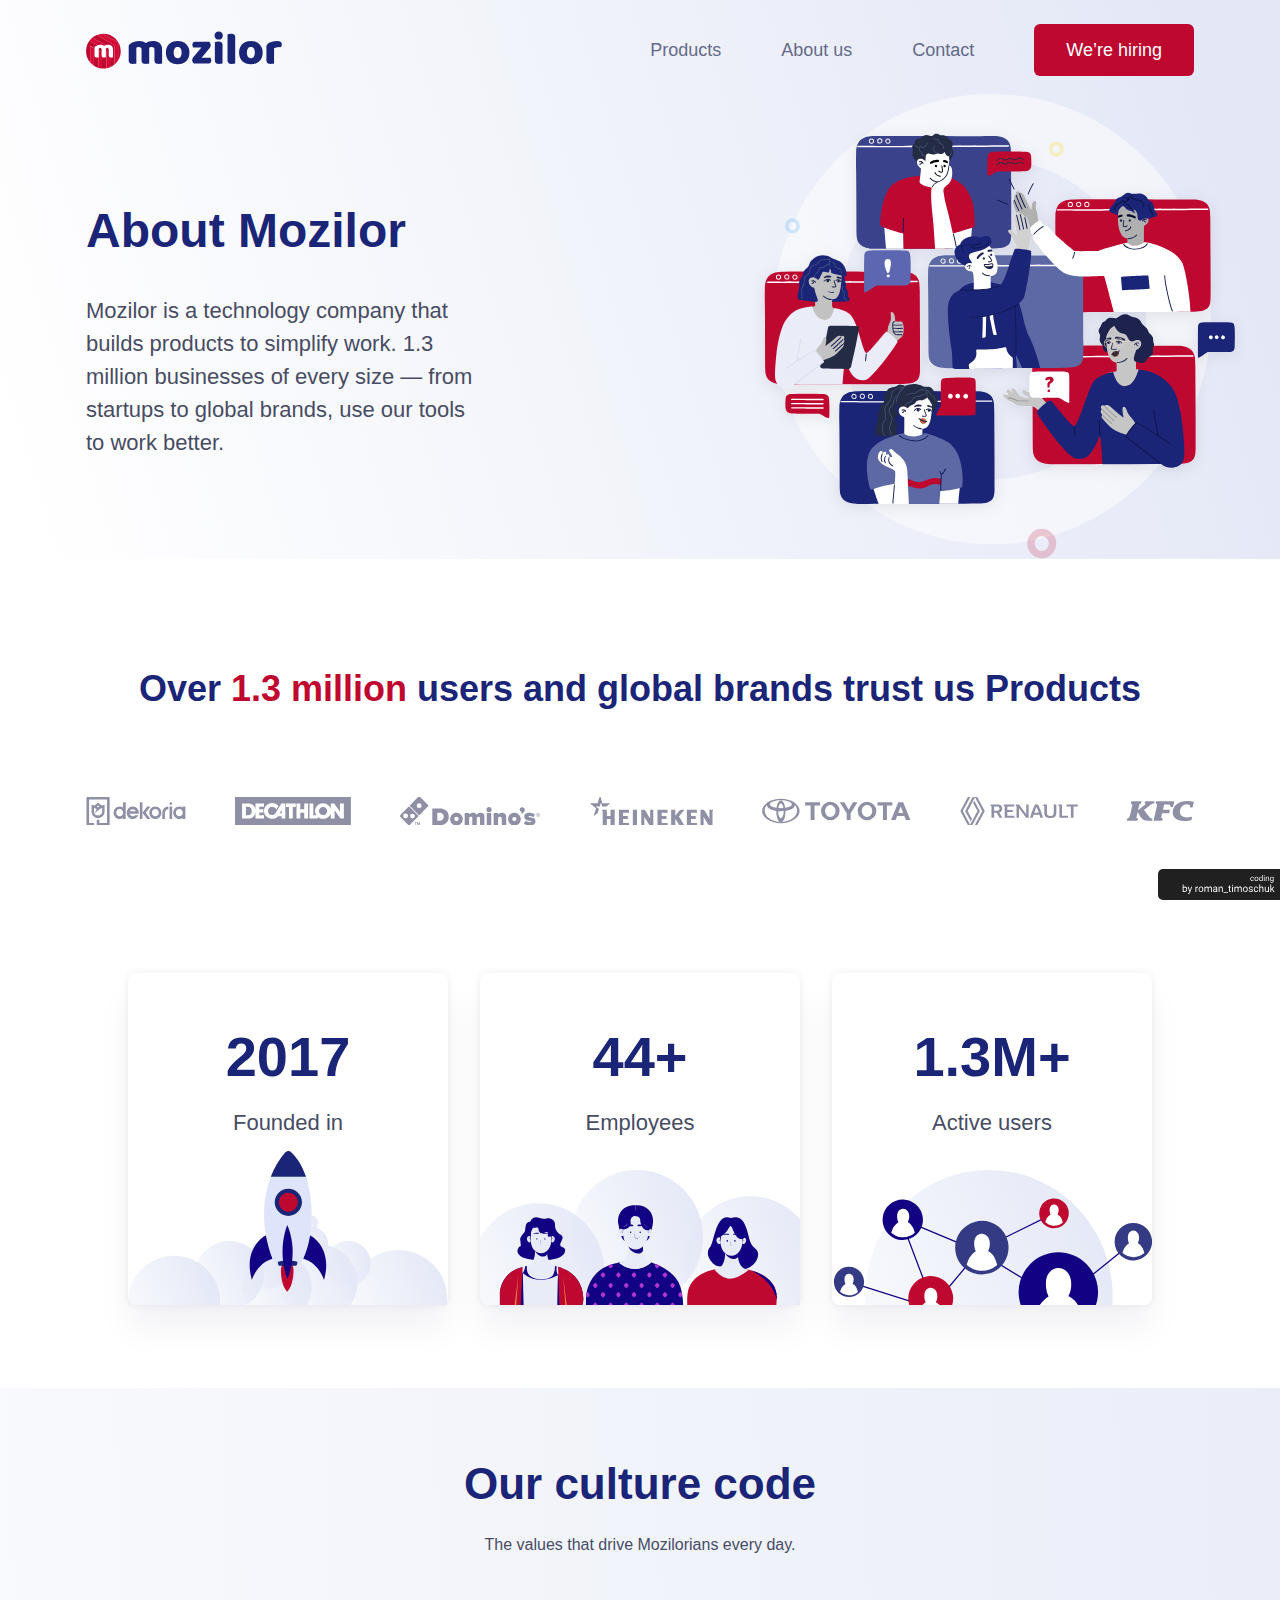
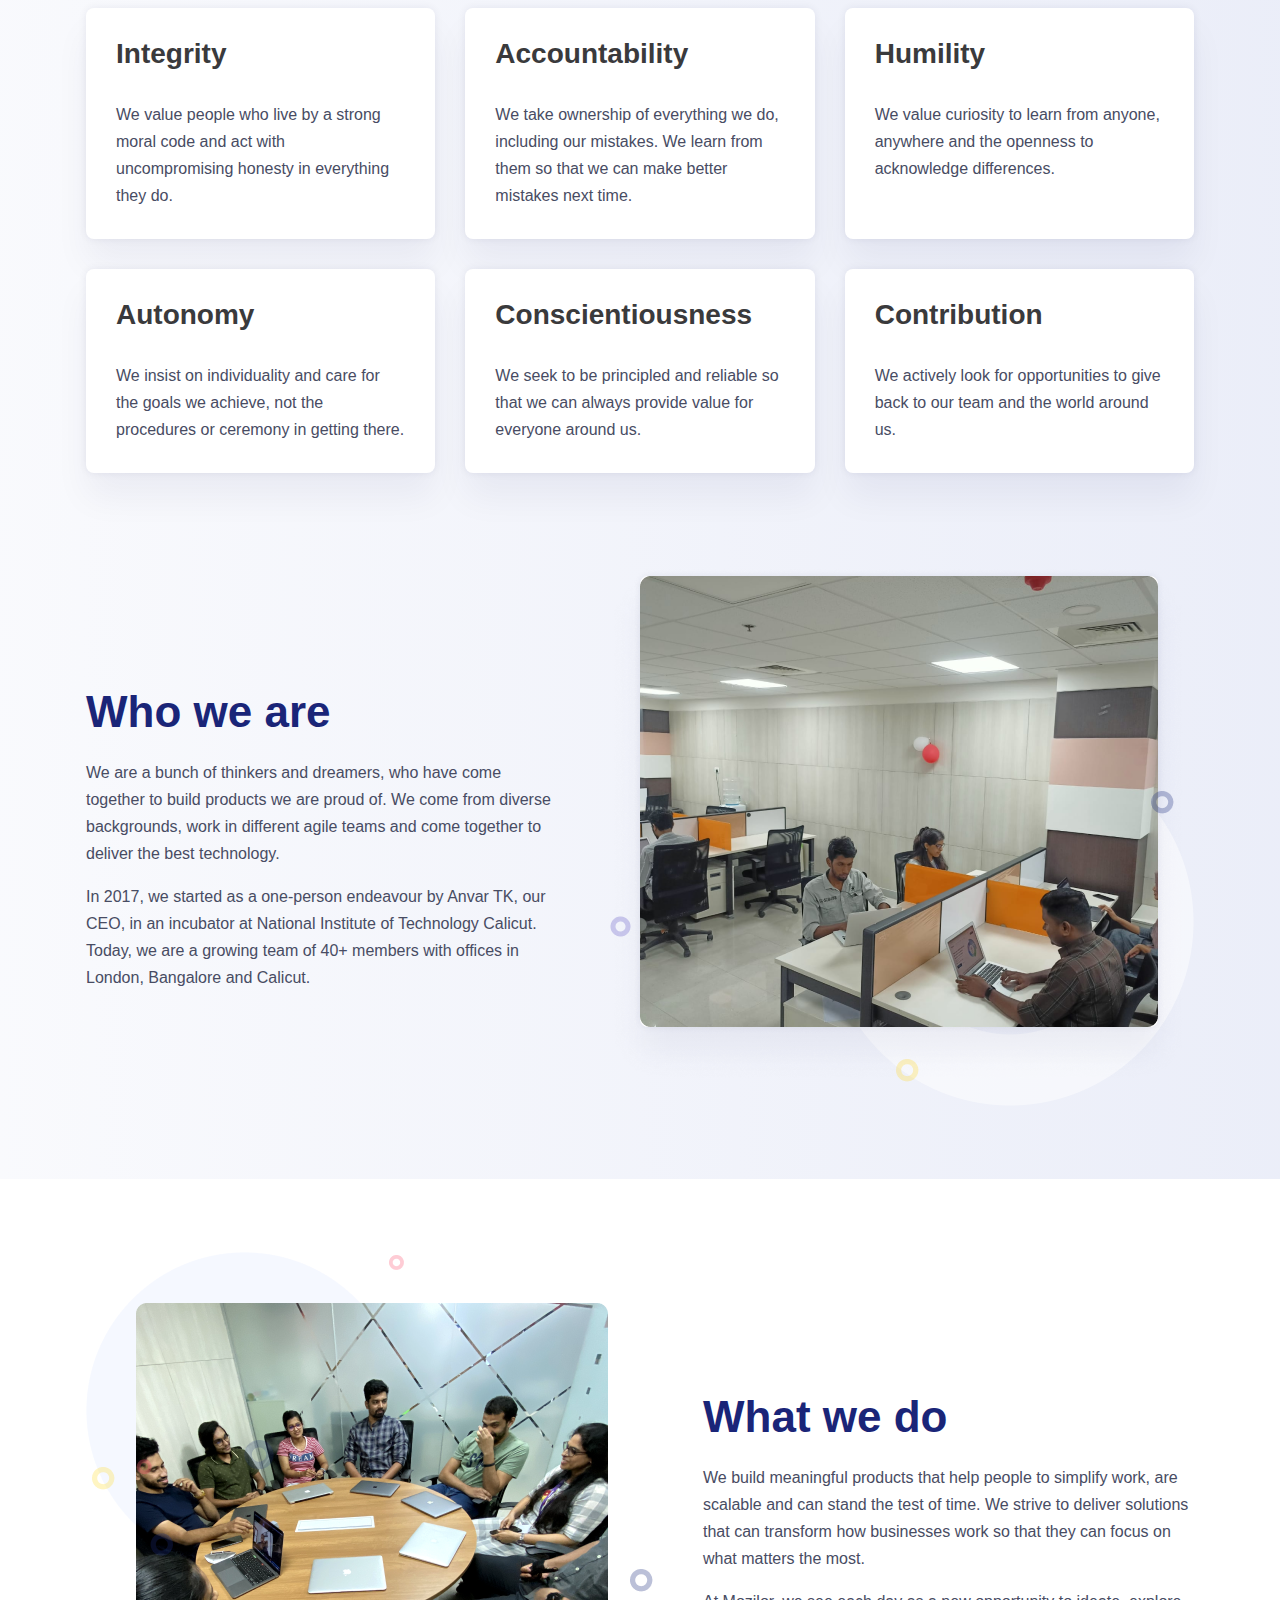
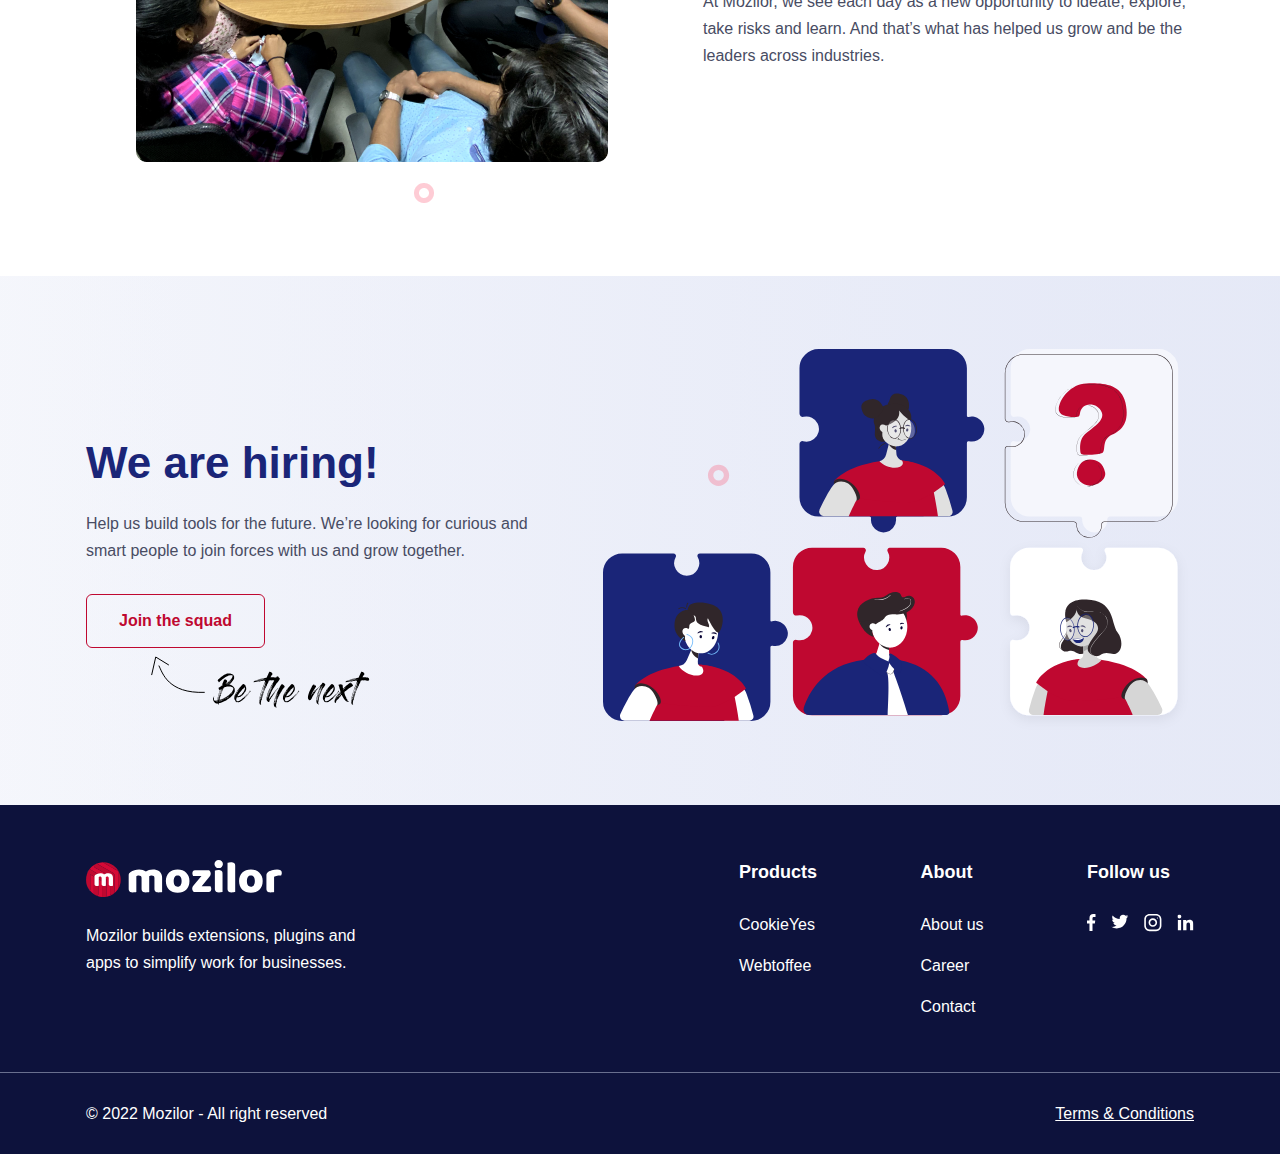
==== about.html @ a775195f "deploy" ====
<!DOCTYPE html>
<html lang="en">

<head>
    <meta charset="UTF-8">
    <meta http-equiv="X-UA-Compatible" content="IE=edge">
    <meta name="viewport" content="width=device-width, initial-scale=1.0">
    <title>New Project</title>
    <link rel="stylesheet" href="./css/style.min.css">
</head>

<body class="body__about">
    <div class="hero__wrapper">
        <!-- Header -->
        <header>
    <!-- Navbar -->
    <nav>
        <div class="container">
            <div class="navbar">
                <div class="logo"> <a href="./index.html"> <img src="./img/logo.svg" alt="logo"> </a> </div>
                <ul class="menu">
                    <li class="menu__item"><a href="./products.html" class="menu__item-link" data-scroll>Products</a></li>
                    <li class="menu__item"><a href="./about.html" class="menu__item-link" data-scroll>About us</a></li>
                    <li class="menu__item"><a href="./contacts.html" class="menu__item-link" data-scroll>Contact</a></li>
                    <li class="menu__item"><a href="./career.html" class="menu__item-link btn " data-scroll>We’re hiring</a></li>
                </ul>
                <div class="burger">
                    <span></span>
                </div>
            </div>
        </div>
    </nav>
</header>

<img src="./img/banner.svg" alt="banner" class="banner">

        <!-- Hero -->
        <section class="section__hero section__hero-about">
    <img src="./img/hero__about.svg" alt="hero__img" class="hero__img">
    <div class="container">
        <div class="hero">
            <div class="hero__item">
                <h1 class="hero__item-title">About Mozilor</h1>
                <h2 class="hero__item-text">Mozilor is a technology company that builds products to simplify work. 1.3 million businesses of every size — from startups to global brands, use our tools to work better.</h2>
            </div>
        </div>
    </div>
</section>
    </div>

    <!-- Main Page -->
    <main>
        <!-- Brands -->
        <section class="section section__brands">
    <div class="container">
        <h3 class="section__title title__center section__title-brands">Over <span> 1.3 million </span> users and global brands trust us 
            Products</h3>

            <div class="brands">
                <div class="brands__item">
                    <img src="./img/brand1.svg" alt="brand__icon">
                </div>
                <div class="brands__item">
                    <img src="./img/brand2.svg" alt="brand__icon">
                </div>
                <div class="brands__item">
                    <img src="./img/brand3.svg" alt="brand__icon">
                </div>
                <div class="brands__item">
                    <img src="./img/brand4.svg" alt="brand__icon">
                </div>
                <div class="brands__item">
                    <img src="./img/brand5.svg" alt="brand__icon">
                </div>
                <div class="brands__item">
                    <img src="./img/brand6.svg" alt="brand__icon">
                </div>
                <div class="brands__item">
                    <img src="./img/brand7.svg" alt="brand__icon">
                </div>
            </div>
    </div>
</section>

        <!-- Brands -->
        <section class="section section__stats">
    <div class="container">
        <div class="stats">
            <div class="stats__item">
                <div class="stats__item-title">2017</div>
                <div class="stats__item-text">Founded in</div>
                <div class="stats__item-img"><img src="./img/stats1.svg" alt="image"></div>
            </div>

            <div class="stats__item">
                <div class="stats__item-title">44+</div>
                <div class="stats__item-text">Employees</div>
                <div class="stats__item-img"><img src="./img/stats2.svg" alt="image"></div>
            </div>

            <div class="stats__item">
                <div class="stats__item-title">1.3M+</div>
                <div class="stats__item-text">Active users</div>
                <div class="stats__item-img"><img src="./img/stats3.svg" alt="image"></div>
            </div>
        </div>
    </div>
</section>

       <div class="about__wrapper">
            <!-- Pluses -->
            <section class="section section__pluses">
    <div class="container">
        <h3 class="section__title title__center">Our culture code </h3>
        <h4 class="section__subtitle subtitle__center">The values that drive Mozilorians every day.</h4>

        <div class="pluses">
            <div class="pluses__item">
                <div class="pluses__item-title">Integrity</div>
                <div class="pluses__item-text">We value people who live by a 
                    strong moral code and act with uncompromising honesty in everything they do.
                    </div>
            </div>

            <div class="pluses__item">
                <div class="pluses__item-title">Accountability</div>
                <div class="pluses__item-text">We take ownership of everything we do, including our mistakes. We learn from them so that we can make better mistakes next time.</div>
            </div>

            <div class="pluses__item">
                <div class="pluses__item-title">Humility</div>
                <div class="pluses__item-text">We value curiosity to learn from anyone, anywhere and the openness to acknowledge differences.</div>
            </div>

            <div class="pluses__item">
                <div class="pluses__item-title">Autonomy</div>
                <div class="pluses__item-text">We insist on individuality and care for the goals we achieve, not the procedures or ceremony in getting there. </div>
            </div>

            <div class="pluses__item">
                <div class="pluses__item-title">Conscientiousness</div>
                <div class="pluses__item-text">We seek to be principled and reliable so that we can always provide value for everyone around us.</div>
            </div>

            <div class="pluses__item">
                <div class="pluses__item-title">Contribution</div>
                <div class="pluses__item-text">We actively look for opportunities to give back to our team and the world around us.</div>
            </div>
        </div>
    </div>
</section>

            <!-- Info 5 -->
            <section class="section section__info section__info-about">
    <div class="container">
        <div class="info">
            <div class="info__item">
                <h3 class="section__title">Who we are</h3>
                <h4 class="section__subtitle">We are a bunch of thinkers and dreamers, who have come together to build products we are proud of. We come from diverse backgrounds, work in different agile teams and come together to deliver the best technology.</h4>
                <h4 class="section__subtitle">In 2017, we started as a one-person endeavour by Anvar TK, our CEO, in an incubator at National Institute of Technology Calicut.  Today, we are a growing team of 40+ members with offices in London, Bangalore and Calicut.  </h4>
            </div>
            <div class="info__item">
                <img src="./img/info5.png" alt="img" class="info__img">
            </div>
        </div>
    </div>
</section>

            <!-- Info 6 -->
            <section class="section section__info section__info-products">
    <div class="container">
        <div class="info info__reverse">
            <div class="info__item">
                <h3 class="section__title">What we do</h3>
                <h4 class="section__subtitle">We build meaningful products that help people to simplify work, are scalable and can stand the test of time. We strive to deliver solutions that can transform how businesses work so that they can focus on what matters the most.</h4>
                <h4 class="section__subtitle">At Mozilor, we see each day as a new opportunity to ideate, explore, take risks and learn.  And that’s what has helped us grow and be the leaders across industries. </h4>
            </div>
            <div class="info__item">
                <img src="./img/info6.png" alt="img" class="info__img">
            </div>


        </div>
    </div>
</section>

            <!-- Info 7 -->
            <section class="section section__info">
    <div class="container">
        <div class="info">
            <div class="info__item">
                <h3 class="section__title">We are hiring!</h3>
                <h4 class="section__subtitle">Help us build tools for the future. We’re looking for curious and smart people to join forces with us and grow together.</h4>
                <a href="#" class="btn__outline info__btn info__btn-relative">
                    Join the squad

                    <svg  class="button__img" width="222" height="59" viewBox="0 0 222 59" fill="none" xmlns="http://www.w3.org/2000/svg">
                        <path class="path" d="M73.082 33.91C73.0473 33.9967 73.0127 34.092 72.978 34.196C72.9607 34.2827 72.9087 34.378 72.822 34.482C72.8047 34.482 72.7873 34.482 72.77 34.482C72.7527 34.4647 72.7353 34.456 72.718 34.456C72.7527 34.352 72.796 34.2567 72.848 34.17C72.9 34.066 72.9433 33.962 72.978 33.858C73.0127 33.8927 73.0473 33.91 73.082 33.91ZM86.81 34.56C86.8273 34.6467 86.8187 34.7247 86.784 34.794C86.7493 34.846 86.7407 34.898 86.758 34.95C86.8447 35.2793 86.8273 35.574 86.706 35.834C86.5847 36.094 86.4547 36.354 86.316 36.614C86.2293 36.822 86.1253 37.03 86.004 37.238C85.8827 37.4287 85.7527 37.6453 85.614 37.888C85.5273 38.0093 85.432 38.122 85.328 38.226C85.224 38.33 85.1287 38.434 85.042 38.538C84.9553 38.6593 84.86 38.7807 84.756 38.902C84.652 39.006 84.5567 39.1187 84.47 39.24C84.2793 39.4827 84.0713 39.6993 83.846 39.89C83.6207 40.0807 83.43 40.2973 83.274 40.54C83.1353 40.748 82.9447 40.9473 82.702 41.138C82.4073 41.3633 82.1213 41.58 81.844 41.788C81.584 41.996 81.3153 42.204 81.038 42.412C80.9687 42.4467 80.8993 42.4727 80.83 42.49C80.778 42.5073 80.7173 42.5333 80.648 42.568C80.6827 42.6893 80.6393 42.7847 80.518 42.854C80.3793 42.958 80.2493 43.0447 80.128 43.114C80.0067 43.166 79.8767 43.2267 79.738 43.296C79.5993 43.3653 79.4693 43.4607 79.348 43.582C79.244 43.7033 79.1227 43.8073 78.984 43.894C78.9147 43.9807 78.8367 44.05 78.75 44.102C78.6633 44.1367 78.5767 44.1713 78.49 44.206C78.2647 44.2927 78.048 44.388 77.84 44.492C77.632 44.5787 77.4413 44.7087 77.268 44.882C77.1467 44.986 76.9993 45.064 76.826 45.116C76.67 45.168 76.514 45.2373 76.358 45.324C76.2713 45.3587 76.1847 45.3933 76.098 45.428C76.0113 45.4627 75.916 45.4973 75.812 45.532C75.6387 45.6013 75.474 45.6793 75.318 45.766C75.1793 45.8527 75.0233 45.922 74.85 45.974C74.6593 46.0607 74.4687 46.1387 74.278 46.208C74.0873 46.2773 73.8967 46.3467 73.706 46.416C73.6193 46.4507 73.524 46.494 73.42 46.546C73.3333 46.598 73.238 46.6413 73.134 46.676C73.03 46.7107 72.9087 46.7453 72.77 46.78C72.6313 46.832 72.51 46.8753 72.406 46.91C72.1807 46.962 71.9553 47.0227 71.73 47.092C71.522 47.1787 71.2967 47.2393 71.054 47.274C71.002 47.2913 70.9153 47.3 70.794 47.3C70.794 47.3693 70.7853 47.4213 70.768 47.456C70.6467 47.768 70.7073 48.054 70.95 48.314C70.9673 48.3487 70.9847 48.3747 71.002 48.392C71.0367 48.4267 71.0713 48.4787 71.106 48.548C70.9847 48.5827 70.8807 48.5913 70.794 48.574C70.7073 48.5567 70.6207 48.522 70.534 48.47C70.4647 48.4353 70.3867 48.392 70.3 48.34C70.2307 48.288 70.1613 48.2447 70.092 48.21C70.0227 48.1927 69.9707 48.132 69.936 48.028C69.9013 47.924 69.8667 47.82 69.832 47.716C69.7973 47.6467 69.728 47.5947 69.624 47.56C69.5373 47.5253 69.5027 47.4733 69.52 47.404C69.2253 47.456 68.948 47.482 68.688 47.482C68.4107 47.4993 68.1247 47.4387 67.83 47.3C67.6393 47.196 67.4487 47.0833 67.258 46.962C67.0673 46.858 66.8767 46.7453 66.686 46.624C66.5993 46.6067 66.5387 46.5807 66.504 46.546C66.4693 46.5113 66.478 46.4593 66.53 46.39C66.5647 46.3553 66.5473 46.3033 66.478 46.234C66.27 46.078 66.0967 45.896 65.958 45.688C65.8193 45.48 65.698 45.2547 65.594 45.012C65.5073 44.8213 65.4207 44.6307 65.334 44.44C65.2473 44.2493 65.1867 44.0413 65.152 43.816C65.1173 43.6253 65.1 43.4433 65.1 43.27C65.1 43.0967 65.0913 42.9147 65.074 42.724C65.074 42.6893 65.074 42.6633 65.074 42.646C65.0567 42.6113 65.048 42.5767 65.048 42.542C65.048 42.4727 65.0653 42.4033 65.1 42.334C65.1 42.2993 65.1087 42.2647 65.126 42.23C65.1433 42.1953 65.1607 42.1607 65.178 42.126C65.2127 42.0567 65.2387 41.9873 65.256 41.918C65.2733 41.8487 65.2387 41.7793 65.152 41.71C65.152 41.6927 65.1693 41.658 65.204 41.606C65.2213 41.554 65.2473 41.5107 65.282 41.476C65.3167 41.5107 65.3513 41.5627 65.386 41.632C65.386 41.632 65.4033 41.6407 65.438 41.658C65.542 41.4153 65.6547 41.164 65.776 40.904C65.88 40.6267 65.984 40.3667 66.088 40.124C66.1747 40.2107 66.192 40.2973 66.14 40.384C66.088 40.4533 66.062 40.5313 66.062 40.618C66.062 40.7393 66.0447 40.8867 66.01 41.06C66.01 41.1813 65.9927 41.268 65.958 41.32C65.8887 41.424 65.8627 41.5107 65.88 41.58C65.88 41.6493 65.958 41.6927 66.114 41.71C65.906 42.1433 65.8713 42.568 66.01 42.984V43.062C65.9407 43.218 65.932 43.374 65.984 43.53C66.0187 43.6687 66.062 43.8073 66.114 43.946C66.2007 44.1887 66.3307 44.3793 66.504 44.518C66.6773 44.6567 66.8767 44.726 67.102 44.726C67.1887 44.726 67.2927 44.726 67.414 44.726C67.518 44.726 67.6133 44.7173 67.7 44.7C67.752 44.6653 67.804 44.6307 67.856 44.596C67.8907 44.544 67.934 44.5007 67.986 44.466C68.1247 44.622 68.272 44.7 68.428 44.7C68.5667 44.6827 68.714 44.648 68.87 44.596C69.0087 44.5613 69.1387 44.544 69.26 44.544C69.2773 44.44 69.286 44.336 69.286 44.232C69.3033 44.128 69.3293 44.0067 69.364 43.868C69.3813 43.7293 69.39 43.5993 69.39 43.478C69.4073 43.3393 69.4333 43.2007 69.468 43.062C69.5547 42.698 69.6327 42.334 69.702 41.97C69.7713 41.5887 69.8493 41.1987 69.936 40.8C70.0227 40.4013 70.118 40.0027 70.222 39.604C70.326 39.2053 70.43 38.8067 70.534 38.408C70.6207 38.1307 70.7073 37.8533 70.794 37.576C70.898 37.2813 70.9933 36.9953 71.08 36.718C71.2533 36.25 71.4093 35.782 71.548 35.314C71.704 34.846 71.8687 34.3607 72.042 33.858C71.7993 34.014 71.6 34.04 71.444 33.936C71.3053 33.8147 71.1493 33.6327 70.976 33.39C70.976 33.3207 70.95 33.26 70.898 33.208C70.846 33.1213 70.794 33.0347 70.742 32.948C70.7073 32.8613 70.716 32.7573 70.768 32.636V32.584V32.558C70.6293 32.506 70.5687 32.4193 70.586 32.298C70.6033 32.1767 70.586 32.0727 70.534 31.986C70.5167 31.9687 70.5167 31.9427 70.534 31.908C70.5513 31.856 70.5773 31.8213 70.612 31.804C70.7507 31.7 70.8893 31.596 71.028 31.492C71.184 31.388 71.34 31.2927 71.496 31.206C71.704 31.0847 71.912 30.972 72.12 30.868C72.328 30.764 72.5273 30.6513 72.718 30.53C72.8913 30.4607 73.0387 30.3913 73.16 30.322C73.2813 30.2527 73.4113 30.1747 73.55 30.088C73.706 29.672 73.888 29.23 74.096 28.762C74.1133 28.7273 74.1393 28.632 74.174 28.476C74.226 28.32 74.278 28.164 74.33 28.008C74.4687 27.644 74.616 27.2887 74.772 26.942C74.9107 26.6473 75.0493 26.3267 75.188 25.98C75.3267 25.616 75.4653 25.2867 75.604 24.992C75.6907 24.7667 75.7947 24.55 75.916 24.342C76.0547 24.134 76.1847 23.926 76.306 23.718C76.3753 23.562 76.462 23.4667 76.566 23.432C76.67 23.38 76.7913 23.3713 76.93 23.406C77.0513 23.4407 77.1727 23.4667 77.294 23.484C77.4327 23.484 77.5627 23.5013 77.684 23.536C77.7187 23.5533 77.7533 23.562 77.788 23.562C77.8227 23.562 77.8573 23.5707 77.892 23.588C78.0307 23.7093 78.178 23.822 78.334 23.926C78.5073 24.0127 78.6373 24.134 78.724 24.29C78.776 24.3593 78.8367 24.4287 78.906 24.498C78.9753 24.5673 79.0273 24.6453 79.062 24.732C79.114 24.8187 79.14 24.9227 79.14 25.044C79.14 25.148 79.088 25.2607 78.984 25.382V25.408C78.984 25.4427 78.9927 25.46 79.01 25.46C79.1487 25.6333 79.1747 25.7893 79.088 25.928C79.0013 26.0667 78.8713 26.1967 78.698 26.318C78.6633 26.318 78.646 26.3353 78.646 26.37C78.594 26.4393 78.516 26.552 78.412 26.708C78.3253 26.864 78.2213 27.0373 78.1 27.228C77.996 27.4187 77.8833 27.6093 77.762 27.8C77.658 27.9907 77.5627 28.1553 77.476 28.294C77.6667 28.1553 77.8573 28.008 78.048 27.852C78.2387 27.6787 78.4207 27.514 78.594 27.358C78.8193 27.202 79.0447 27.046 79.27 26.89C79.4953 26.7167 79.712 26.5433 79.92 26.37C80.1107 26.1793 80.31 25.9973 80.518 25.824C80.726 25.6507 80.9253 25.4687 81.116 25.278C81.2547 25.1393 81.376 25.0093 81.48 24.888C81.6013 24.7493 81.7227 24.6107 81.844 24.472C82.0173 24.2987 82.182 24.134 82.338 23.978C82.5113 23.822 82.676 23.6487 82.832 23.458C82.9707 23.3193 83.1007 23.172 83.222 23.016C83.3607 22.8427 83.482 22.6607 83.586 22.47C83.7767 22.1407 83.9673 21.8287 84.158 21.534C84.366 21.2393 84.4787 20.9013 84.496 20.52V19.48C84.4787 19.4453 84.4527 19.402 84.418 19.35C84.3833 19.298 84.3487 19.2633 84.314 19.246C84.158 19.2113 83.9847 19.2027 83.794 19.22C83.6033 19.2373 83.4387 19.2287 83.3 19.194C83.196 19.194 83.1007 19.194 83.014 19.194C82.9273 19.194 82.8407 19.2027 82.754 19.22C82.6327 19.22 82.52 19.2287 82.416 19.246C82.312 19.246 82.1993 19.246 82.078 19.246C82.026 19.246 81.9653 19.2633 81.896 19.298C81.7573 19.3847 81.61 19.4367 81.454 19.454C81.298 19.4887 81.1073 19.5407 80.882 19.61C80.674 19.6793 80.4833 19.7313 80.31 19.766C80.102 19.8007 79.9113 19.8787 79.738 20C79.582 20.104 79.4 20.182 79.192 20.234C79.088 20.2687 78.9927 20.2947 78.906 20.312C78.8193 20.3293 78.724 20.3553 78.62 20.39C78.6547 20.494 78.6893 20.572 78.724 20.624C78.6893 20.624 78.6547 20.6327 78.62 20.65C78.6027 20.65 78.5767 20.65 78.542 20.65C78.3167 20.6153 78.1607 20.676 78.074 20.832C78.0567 20.8667 78.0133 20.8927 77.944 20.91C77.892 20.91 77.8487 20.9273 77.814 20.962C77.7447 20.9967 77.684 21.014 77.632 21.014C77.58 21.014 77.5367 21.0313 77.502 21.066C77.4153 21.1527 77.32 21.2393 77.216 21.326C77.1293 21.3953 77.034 21.4733 76.93 21.56C76.774 21.664 76.618 21.768 76.462 21.872C76.306 21.976 76.1327 22.0973 75.942 22.236C75.8207 22.3227 75.6993 22.4093 75.578 22.496C75.4567 22.5653 75.344 22.652 75.24 22.756C75.0493 22.8773 74.876 22.9987 74.72 23.12C74.564 23.224 74.3907 23.3453 74.2 23.484C74.096 23.5707 73.888 23.744 73.576 24.004C73.2813 24.264 72.9607 24.5413 72.614 24.836C72.2847 25.1307 71.9727 25.408 71.678 25.668C71.4007 25.9107 71.2273 26.0667 71.158 26.136C71.0887 26.2227 71.0107 26.24 70.924 26.188C70.8547 26.136 70.7767 26.058 70.69 25.954C70.6033 25.85 70.5167 25.7373 70.43 25.616C70.3433 25.4773 70.2567 25.3647 70.17 25.278C70.118 25.1567 70.066 25.07 70.014 25.018C69.754 24.7753 69.65 24.576 69.702 24.42C69.754 24.264 69.858 24.0733 70.014 23.848C70.2393 23.536 70.4907 23.276 70.768 23.068C71.0627 22.8427 71.34 22.6 71.6 22.34C71.7733 22.1493 71.9293 21.976 72.068 21.82C72.224 21.664 72.3887 21.5167 72.562 21.378C72.9607 21.0833 73.342 20.806 73.706 20.546C74.0873 20.2687 74.4687 19.9827 74.85 19.688C75.0407 19.5667 75.2227 19.4453 75.396 19.324C75.5693 19.1853 75.7513 19.0467 75.942 18.908C76.2193 18.7693 76.488 18.648 76.748 18.544C77.008 18.4227 77.2593 18.2927 77.502 18.154C77.8487 18.0153 78.204 17.894 78.568 17.79C78.932 17.6687 79.3133 17.5733 79.712 17.504C79.7467 17.504 79.79 17.504 79.842 17.504C79.894 17.4867 79.946 17.478 79.998 17.478C80.1887 17.478 80.3793 17.4867 80.57 17.504C80.7607 17.504 80.9513 17.4953 81.142 17.478C81.5407 17.4607 81.9393 17.4867 82.338 17.556C82.7367 17.6253 83.1093 17.7467 83.456 17.92C83.56 17.9547 83.6467 17.9807 83.716 17.998C83.8547 18.0327 83.9413 18.0587 83.976 18.076C84.0107 18.076 84.0887 18.1193 84.21 18.206C84.314 18.31 84.4093 18.388 84.496 18.44C84.6 18.4747 84.6953 18.5093 84.782 18.544C84.8167 18.5787 84.8427 18.596 84.86 18.596C84.912 18.6307 84.964 18.6653 85.016 18.7C85.0853 18.7173 85.1373 18.7607 85.172 18.83C85.2413 18.9687 85.328 19.0813 85.432 19.168C85.5533 19.2547 85.64 19.3587 85.692 19.48C85.796 19.6707 85.874 19.87 85.926 20.078C85.9953 20.2687 86.0733 20.468 86.16 20.676L86.186 20.702V20.728C86.0993 20.8667 86.082 21.014 86.134 21.17C86.186 21.3087 86.1947 21.4473 86.16 21.586C86.16 21.6207 86.1427 21.6727 86.108 21.742C86.108 21.7767 86.0993 21.8027 86.082 21.82C86.0647 21.8373 86.0647 21.8547 86.082 21.872C86.134 21.976 86.1427 22.0713 86.108 22.158C86.0907 22.2447 86.0647 22.3313 86.03 22.418C86.0127 22.4527 86.0127 22.496 86.03 22.548C86.0473 22.6 86.0473 22.6433 86.03 22.678C85.9953 22.8167 85.9433 22.938 85.874 23.042C85.7873 23.1807 85.7093 23.302 85.64 23.406C85.588 23.51 85.5273 23.6227 85.458 23.744C85.302 23.9 85.1633 24.0993 85.042 24.342C85.0247 24.3767 85.0073 24.4027 84.99 24.42C84.99 24.42 84.9813 24.4373 84.964 24.472C84.9293 24.5413 84.8947 24.6107 84.86 24.68C84.8427 24.7493 84.808 24.81 84.756 24.862C84.6173 25.018 84.4787 25.1827 84.34 25.356C84.2187 25.512 84.0887 25.6593 83.95 25.798C83.9153 25.8673 83.8807 25.9367 83.846 26.006C83.8113 26.0753 83.7767 26.136 83.742 26.188C83.742 26.24 83.6987 26.2833 83.612 26.318C83.4387 26.37 83.3173 26.474 83.248 26.63C83.196 26.7687 83.1093 26.9073 82.988 27.046C82.9013 27.15 82.806 27.2627 82.702 27.384C82.598 27.488 82.468 27.566 82.312 27.618C82.0347 27.7047 81.8527 27.8433 81.766 28.034C81.7313 28.1033 81.6793 28.164 81.61 28.216C81.5407 28.268 81.4713 28.3287 81.402 28.398C81.3327 28.502 81.2807 28.5627 81.246 28.58C81.506 28.6147 81.7747 28.658 82.052 28.71C82.3293 28.762 82.5893 28.8313 82.832 28.918C83.092 29.022 83.352 29.1347 83.612 29.256C83.872 29.3773 84.1147 29.542 84.34 29.75C84.444 29.8367 84.5567 29.932 84.678 30.036C84.7993 30.1227 84.9207 30.2093 85.042 30.296C85.094 30.348 85.146 30.4 85.198 30.452C85.2673 30.504 85.2933 30.582 85.276 30.686C85.276 30.738 85.3107 30.79 85.38 30.842C85.4493 30.894 85.51 30.9373 85.562 30.972C85.7527 31.1107 85.9087 31.2667 86.03 31.44C86.1513 31.6133 86.264 31.7953 86.368 31.986C86.4893 32.194 86.576 32.402 86.628 32.61C86.6627 32.7487 86.68 32.8787 86.68 33C86.68 33.1213 86.6887 33.2513 86.706 33.39C86.7233 33.5807 86.7407 33.7713 86.758 33.962C86.7753 34.1527 86.7927 34.352 86.81 34.56ZM73.706 34.898C73.6713 34.8287 73.68 34.6987 73.732 34.508C73.8013 34.3173 73.888 34.1613 73.992 34.04C74.1133 33.9013 74.174 33.754 74.174 33.598C74.174 33.4247 74.1913 33.26 74.226 33.104C74.226 33.104 74.2 33.0867 74.148 33.052C74.1133 33.1387 74.0787 33.2253 74.044 33.312C74.0093 33.3813 73.966 33.4593 73.914 33.546C73.8273 33.7367 73.7233 33.9187 73.602 34.092C73.4807 34.2653 73.4027 34.4733 73.368 34.716C73.3507 34.8027 73.3247 34.898 73.29 35.002C73.2727 35.0887 73.238 35.1753 73.186 35.262C72.9433 35.5913 72.77 35.938 72.666 36.302C72.562 36.666 72.4667 37.0213 72.38 37.368C72.3107 37.5413 72.2673 37.7147 72.25 37.888C72.2327 38.044 72.1633 38.2 72.042 38.356C71.99 38.4253 71.9467 38.512 71.912 38.616C71.8947 38.7027 71.8687 38.798 71.834 38.902C71.782 39.058 71.7473 39.2227 71.73 39.396C71.7127 39.5693 71.678 39.734 71.626 39.89C71.5567 40.0633 71.5133 40.2453 71.496 40.436C71.4787 40.6267 71.3573 40.7913 71.132 40.93C71.1667 40.9993 71.2013 41.0687 71.236 41.138C71.2707 41.2073 71.314 41.294 71.366 41.398C71.4007 41.3113 71.4267 41.2507 71.444 41.216C71.4787 41.164 71.5047 41.112 71.522 41.06C71.626 40.6787 71.73 40.3147 71.834 39.968C71.9553 39.6213 72.0767 39.2747 72.198 38.928C72.354 38.512 72.4927 38.07 72.614 37.602C72.6487 37.5153 72.6833 37.4287 72.718 37.342C72.7527 37.2553 72.7873 37.16 72.822 37.056C72.9087 36.952 72.9867 36.848 73.056 36.744C73.1253 36.64 73.1773 36.5187 73.212 36.38C73.2467 36.224 73.2727 36.0593 73.29 35.886C73.3247 35.7127 73.4113 35.5567 73.55 35.418C73.5673 35.4007 73.576 35.366 73.576 35.314C73.5933 35.262 73.6107 35.21 73.628 35.158C73.6453 35.0887 73.6713 35.002 73.706 34.898ZM72.64 39.656C72.5013 39.6213 72.3887 39.6213 72.302 39.656C72.2327 39.6733 72.2067 39.7773 72.224 39.968C72.3107 39.916 72.38 39.864 72.432 39.812C72.484 39.76 72.5533 39.708 72.64 39.656ZM71.08 41.684C71.1667 41.8053 71.1667 41.918 71.08 42.022C71.0107 42.126 70.9587 42.2213 70.924 42.308C70.924 42.3427 70.9153 42.386 70.898 42.438C70.898 42.4727 70.898 42.516 70.898 42.568C70.898 42.5853 70.9153 42.6027 70.95 42.62C70.9847 42.62 71.002 42.6113 71.002 42.594C71.0367 42.5593 71.08 42.5247 71.132 42.49C71.184 42.438 71.21 42.3947 71.21 42.36C71.2447 42.2213 71.262 42.0827 71.262 41.944C71.2793 41.788 71.2967 41.6407 71.314 41.502L71.288 41.476C71.236 41.5107 71.184 41.554 71.132 41.606C71.08 41.6407 71.0627 41.6667 71.08 41.684ZM70.976 42.672C70.9413 42.7067 70.9067 42.7327 70.872 42.75C70.8547 42.75 70.8373 42.7673 70.82 42.802C70.7853 42.8887 70.7507 42.984 70.716 43.088C70.6987 43.1747 70.6727 43.2613 70.638 43.348C70.638 43.3653 70.6727 43.4433 70.742 43.582C70.7593 43.5473 70.7853 43.53 70.82 43.53C70.8547 43.4087 70.8893 43.296 70.924 43.192C70.976 43.088 71.0193 42.9667 71.054 42.828C71.054 42.8107 71.0453 42.7933 71.028 42.776C71.0107 42.7413 70.9933 42.7067 70.976 42.672ZM69.39 46.13C69.442 46.182 69.4853 46.2167 69.52 46.234V46.104C69.5027 46.104 69.4853 46.0953 69.468 46.078C69.4507 46.078 69.4247 46.078 69.39 46.078V46.13ZM69.832 45.246C69.6413 45.2807 69.52 45.3153 69.468 45.35V45.506C69.468 45.558 69.4593 45.6013 69.442 45.636C69.4767 45.636 69.5027 45.636 69.52 45.636C69.5547 45.6187 69.5893 45.61 69.624 45.61C69.624 45.5753 69.624 45.5407 69.624 45.506C69.6413 45.454 69.65 45.4107 69.65 45.376C69.6847 45.4107 69.7107 45.4453 69.728 45.48C69.7627 45.4973 69.7973 45.5233 69.832 45.558C69.8493 45.558 69.8667 45.558 69.884 45.558C69.9013 45.5407 69.9273 45.532 69.962 45.532C69.962 45.3587 69.9447 45.272 69.91 45.272C69.8927 45.272 69.8753 45.272 69.858 45.272C69.858 45.2547 69.8493 45.246 69.832 45.246ZM69.676 46.286C69.676 46.2687 69.676 46.26 69.676 46.26C69.6933 46.26 69.702 46.2513 69.702 46.234V46.208C69.702 46.1907 69.6933 46.182 69.676 46.182C69.676 46.182 69.676 46.1733 69.676 46.156V46.286ZM71.912 37.706C71.9293 37.6193 71.9467 37.55 71.964 37.498C71.9813 37.446 71.9987 37.3853 72.016 37.316H71.834C71.834 37.368 71.8253 37.4287 71.808 37.498C71.808 37.55 71.808 37.6107 71.808 37.68L71.912 37.706ZM73.758 32.922C73.654 32.9913 73.576 33.0347 73.524 33.052C73.524 33.0693 73.5327 33.0867 73.55 33.104C73.5847 33.0693 73.6193 33.0433 73.654 33.026C73.6887 32.9913 73.7233 32.9567 73.758 32.922ZM74.278 32.636C74.174 32.844 74.2347 32.9567 74.46 32.974C74.4947 32.87 74.512 32.7833 74.512 32.714C74.5293 32.6273 74.5553 32.5493 74.59 32.48C74.5033 32.5147 74.3993 32.5667 74.278 32.636ZM80.05 28.398C80.1193 28.3633 80.18 28.346 80.232 28.346C80.284 28.346 80.336 28.3287 80.388 28.294C80.44 28.2767 80.4833 28.2073 80.518 28.086C80.518 28.0513 80.5007 28.0167 80.466 27.982C80.4487 27.982 80.4227 27.982 80.388 27.982C80.3533 27.982 80.336 27.9907 80.336 28.008C80.284 28.0427 80.232 28.0947 80.18 28.164C80.1453 28.216 80.102 28.268 80.05 28.32V28.398ZM81.714 27.202C81.7313 27.1847 81.74 27.1587 81.74 27.124C81.74 27.0893 81.7487 27.0547 81.766 27.02C81.7313 27.02 81.7053 27.02 81.688 27.02C81.6707 27.0027 81.6447 27.0027 81.61 27.02C81.5927 27.02 81.532 27.0373 81.428 27.072C81.3587 27.1067 81.2893 27.15 81.22 27.202C81.168 27.2367 81.116 27.28 81.064 27.332C81.064 27.3493 81.064 27.3667 81.064 27.384C81.0813 27.384 81.09 27.4013 81.09 27.436C81.194 27.384 81.298 27.3407 81.402 27.306C81.506 27.2713 81.61 27.2367 81.714 27.202ZM82.338 26.63C82.338 26.6127 82.3467 26.5953 82.364 26.578C82.3293 26.5607 82.2947 26.5433 82.26 26.526C82.2427 26.4913 82.2167 26.4827 82.182 26.5C82.1473 26.5 82.1127 26.5087 82.078 26.526C82.0607 26.5433 82.026 26.5607 81.974 26.578C82.0087 26.6127 82.0347 26.6387 82.052 26.656C82.0693 26.6733 82.0953 26.682 82.13 26.682C82.1647 26.6993 82.1993 26.6993 82.234 26.682C82.2687 26.6647 82.3033 26.6473 82.338 26.63ZM82.494 24.628C82.4767 24.6627 82.468 24.7233 82.468 24.81C82.468 24.8793 82.5113 24.888 82.598 24.836C82.702 24.836 82.754 24.81 82.754 24.758C82.7713 24.6193 82.8233 24.5153 82.91 24.446C82.9967 24.3593 83.0833 24.264 83.17 24.16C83.2047 24.1253 83.2393 24.0907 83.274 24.056C83.3087 24.004 83.3 23.926 83.248 23.822C83.2133 23.8567 83.17 23.8913 83.118 23.926C83.0833 23.9607 83.0487 23.9953 83.014 24.03C82.9793 24.0647 82.9447 24.1167 82.91 24.186C82.8927 24.238 82.8667 24.2813 82.832 24.316C82.78 24.368 82.728 24.42 82.676 24.472C82.624 24.524 82.5633 24.576 82.494 24.628ZM80.024 27.202C79.972 27.2193 79.92 27.254 79.868 27.306C79.816 27.358 79.7727 27.4187 79.738 27.488C79.9113 27.6093 80.0327 27.6613 80.102 27.644C80.1713 27.6267 80.2493 27.54 80.336 27.384C80.388 27.332 80.4313 27.28 80.466 27.228C80.518 27.176 80.5613 27.1327 80.596 27.098C80.6827 27.0113 80.752 26.9333 80.804 26.864C80.8733 26.7773 80.9513 26.6907 81.038 26.604C81.0727 26.5693 81.0987 26.552 81.116 26.552C81.1333 26.552 81.1593 26.5347 81.194 26.5C81.2113 26.4827 81.2287 26.474 81.246 26.474C81.2633 26.4567 81.2807 26.4393 81.298 26.422C81.402 26.3007 81.506 26.1967 81.61 26.11C81.6967 26.006 81.7833 25.902 81.87 25.798C81.974 25.6767 82.078 25.564 82.182 25.46C82.2687 25.3907 82.338 25.3127 82.39 25.226C82.442 25.1393 82.5113 25.0613 82.598 24.992C82.4593 24.9053 82.3207 24.9227 82.182 25.044C82.1473 25.0787 82.1127 25.122 82.078 25.174C82.0433 25.2087 82 25.2607 81.948 25.33C81.8613 25.4167 81.7747 25.4947 81.688 25.564C81.6187 25.6333 81.5407 25.7113 81.454 25.798C81.3673 25.9367 81.2807 26.0667 81.194 26.188C81.1073 26.292 81.012 26.4133 80.908 26.552C80.8733 26.5867 80.83 26.6127 80.778 26.63C80.7433 26.63 80.7087 26.6473 80.674 26.682C80.6393 26.6993 80.6133 26.708 80.596 26.708C80.5787 26.708 80.5613 26.7167 80.544 26.734C80.4573 26.8033 80.3793 26.89 80.31 26.994C80.2407 27.098 80.1453 27.1673 80.024 27.202ZM79.192 27.982C78.88 28.086 78.6547 28.2593 78.516 28.502C78.6027 28.4847 78.698 28.476 78.802 28.476C78.906 28.476 79.0187 28.4673 79.14 28.45C79.2093 28.3633 79.2787 28.3027 79.348 28.268C79.4347 28.216 79.5127 28.164 79.582 28.112C79.5993 28.0947 79.608 28.0773 79.608 28.06C79.608 28.0427 79.6167 28.0167 79.634 27.982C79.6513 27.9473 79.6687 27.9213 79.686 27.904C79.7033 27.8693 79.7207 27.8347 79.738 27.8L79.842 27.696C79.8073 27.6787 79.7813 27.6613 79.764 27.644C79.7467 27.6267 79.7293 27.618 79.712 27.618C79.6427 27.6353 79.5733 27.67 79.504 27.722C79.452 27.7567 79.4 27.8 79.348 27.852C79.296 27.904 79.244 27.9473 79.192 27.982ZM74.408 29.022C74.356 29.1607 74.304 29.2907 74.252 29.412C74.2 29.5333 74.148 29.6633 74.096 29.802C74.1827 29.7673 74.278 29.7327 74.382 29.698C74.4167 29.6633 74.46 29.6373 74.512 29.62C74.564 29.5853 74.6073 29.5593 74.642 29.542C74.7113 29.3687 74.772 29.1693 74.824 28.944C74.8587 28.8227 74.8933 28.6667 74.928 28.476C74.928 28.4587 74.9193 28.4327 74.902 28.398C74.8847 28.346 74.8673 28.32 74.85 28.32C74.7633 28.32 74.7113 28.3633 74.694 28.45C74.642 28.554 74.59 28.658 74.538 28.762C74.5033 28.8487 74.46 28.9353 74.408 29.022ZM69.52 44.258C69.5027 44.2927 69.5113 44.362 69.546 44.466C69.6153 44.466 69.6673 44.4573 69.702 44.44C69.7713 44.4227 69.8233 44.3793 69.858 44.31C69.8753 44.3447 69.884 44.3793 69.884 44.414C69.9533 44.414 70.04 44.3967 70.144 44.362C70.2307 44.0673 70.1873 43.7813 70.014 43.504C70.1353 43.4173 70.2307 43.348 70.3 43.296C70.3867 43.244 70.4733 43.1833 70.56 43.114C70.4907 43.0447 70.4213 42.984 70.352 42.932C70.3 42.88 70.3173 42.7933 70.404 42.672C70.456 42.62 70.4473 42.5507 70.378 42.464C70.3087 42.3773 70.2913 42.3167 70.326 42.282C70.3607 42.23 70.404 42.1867 70.456 42.152V41.736C70.4733 41.736 70.4127 41.7013 70.274 41.632C70.3607 41.5973 70.4387 41.58 70.508 41.58C70.5947 41.5627 70.6553 41.5367 70.69 41.502C70.7767 41.3633 70.846 41.2247 70.898 41.086C70.95 40.93 71.0107 40.7567 71.08 40.566C71.0107 40.5833 70.924 40.592 70.82 40.592C70.82 40.592 70.8113 40.5747 70.794 40.54C70.9327 40.4707 71.0367 40.41 71.106 40.358C71.0887 40.202 71.08 40.046 71.08 39.89C71.08 39.7167 70.9847 39.5867 70.794 39.5C70.898 39.4827 70.976 39.4827 71.028 39.5C71.0627 39.5347 71.0887 39.5693 71.106 39.604C71.1233 39.6213 71.1493 39.6473 71.184 39.682C71.1667 39.5433 71.1667 39.4567 71.184 39.422C71.2013 39.37 71.2793 39.2747 71.418 39.136C71.418 39.136 71.4267 39.1187 71.444 39.084C71.5133 38.876 71.574 38.6767 71.626 38.486C71.678 38.2953 71.7473 38.096 71.834 37.888C71.834 37.8707 71.808 37.8447 71.756 37.81C71.7213 37.8447 71.6867 37.8707 71.652 37.888C71.6347 37.888 71.6087 37.8967 71.574 37.914C71.5567 37.914 71.5307 37.8967 71.496 37.862C71.6173 37.6367 71.73 37.4547 71.834 37.316V37.03C71.9553 37.0647 72.0853 37.0993 72.224 37.134C72.1893 37.0127 72.1633 36.926 72.146 36.874C72.146 36.8047 72.1373 36.744 72.12 36.692C72.172 36.6227 72.25 36.536 72.354 36.432C72.302 36.3973 72.2587 36.3713 72.224 36.354C72.1893 36.3367 72.1547 36.3107 72.12 36.276C72.1547 36.12 72.198 35.9727 72.25 35.834C72.3193 35.6953 72.3713 35.5567 72.406 35.418H72.484C72.432 35.626 72.38 35.808 72.328 35.964C72.2933 36.0333 72.276 36.1113 72.276 36.198C72.3107 36.1633 72.3453 36.1373 72.38 36.12C72.432 36.1027 72.4667 36.068 72.484 36.016C72.5707 35.8773 72.6487 35.7387 72.718 35.6C72.7873 35.444 72.8827 35.2793 73.004 35.106C72.8827 35.1407 72.7873 35.1667 72.718 35.184C72.666 35.2013 72.614 35.2187 72.562 35.236L72.51 35.184C72.5447 35.1493 72.5793 35.1233 72.614 35.106C72.6487 35.0887 72.6833 35.0627 72.718 35.028C72.7527 34.9933 72.8047 34.9587 72.874 34.924C72.9433 34.872 72.9867 34.8287 73.004 34.794C73.0733 34.6033 73.134 34.4213 73.186 34.248C73.238 34.0747 73.2987 33.8927 73.368 33.702C73.2813 33.6847 73.1773 33.6587 73.056 33.624C73.0907 33.5373 73.1253 33.4593 73.16 33.39C73.212 33.3207 73.2553 33.2513 73.29 33.182C73.1513 33.2513 73.0127 33.3207 72.874 33.39C72.7353 33.4593 72.614 33.5287 72.51 33.598C72.4407 33.8233 72.3627 34.0053 72.276 34.144C72.2413 34.2307 72.2067 34.326 72.172 34.43C72.1547 34.534 72.1287 34.638 72.094 34.742C72.0247 34.9153 71.9553 35.08 71.886 35.236C71.834 35.392 71.7733 35.5567 71.704 35.73C71.6 36.042 71.496 36.3627 71.392 36.692C71.288 37.004 71.1753 37.3247 71.054 37.654C71.002 37.8793 70.9413 38.1047 70.872 38.33C70.82 38.538 70.7593 38.746 70.69 38.954C70.638 39.1447 70.5947 39.3353 70.56 39.526C70.5427 39.7167 70.4907 39.9073 70.404 40.098C70.2827 40.3233 70.222 40.5573 70.222 40.8C70.222 41.0253 70.1787 41.2507 70.092 41.476C70.0053 41.684 69.9533 41.9093 69.936 42.152C69.936 42.3947 69.9013 42.6287 69.832 42.854C69.7453 43.0967 69.702 43.3307 69.702 43.556C69.7193 43.7813 69.6587 44.0153 69.52 44.258ZM67.96 45.844C68.1507 45.8267 68.3327 45.8093 68.506 45.792C68.662 45.7747 68.8267 45.7487 69 45.714C69.052 45.714 69.0953 45.714 69.13 45.714C69.1647 45.6967 69.1993 45.688 69.234 45.688V45.402C69.1993 45.4193 69.156 45.4367 69.104 45.454C69.052 45.454 69.0087 45.4627 68.974 45.48C68.8007 45.532 68.6187 45.5667 68.428 45.584C68.2373 45.584 68.0467 45.6273 67.856 45.714C67.8213 45.7487 67.7953 45.7747 67.778 45.792C67.7433 45.792 67.7087 45.8007 67.674 45.818C67.674 45.8527 67.6827 45.8787 67.7 45.896C67.7347 45.896 67.8213 45.8787 67.96 45.844ZM71.21 45.792C71.2793 45.7747 71.34 45.7573 71.392 45.74C71.4613 45.7053 71.522 45.6707 71.574 45.636C71.574 45.6013 71.5653 45.584 71.548 45.584C71.548 45.5667 71.548 45.5493 71.548 45.532C71.4787 45.5493 71.4093 45.558 71.34 45.558C71.288 45.558 71.2273 45.5753 71.158 45.61C71.106 45.6273 71.054 45.6447 71.002 45.662C70.95 45.6793 70.9067 45.6967 70.872 45.714C70.872 45.7487 70.8633 45.7747 70.846 45.792C70.846 45.8093 70.846 45.8267 70.846 45.844V45.87C70.9153 45.8527 70.976 45.844 71.028 45.844C71.08 45.8267 71.1407 45.8093 71.21 45.792ZM71.808 45.428C72.1027 45.4973 72.276 45.4453 72.328 45.272C72.2413 45.3067 72.1547 45.3327 72.068 45.35C71.9813 45.3673 71.8947 45.3933 71.808 45.428ZM72.77 45.194C73.1167 45.0727 73.446 44.96 73.758 44.856C74.07 44.752 74.3733 44.6307 74.668 44.492C74.668 44.4747 74.6593 44.466 74.642 44.466C74.642 44.466 74.642 44.4573 74.642 44.44C74.486 44.4227 74.382 44.4313 74.33 44.466C74.278 44.4833 74.1827 44.518 74.044 44.57C73.9227 44.6567 73.8013 44.7173 73.68 44.752C73.5587 44.7867 73.4287 44.8213 73.29 44.856H73.238C73.1167 44.8213 73.004 44.83 72.9 44.882C72.8133 44.934 72.77 45.038 72.77 45.194ZM76.8 42.646C76.9387 42.4553 77.1207 42.4033 77.346 42.49C77.3633 42.49 77.3807 42.49 77.398 42.49C77.4327 42.4727 77.4673 42.464 77.502 42.464C77.45 42.412 77.424 42.3773 77.424 42.36C77.4067 42.3253 77.398 42.2907 77.398 42.256C77.346 42.1173 77.242 42.0913 77.086 42.178C76.9473 42.282 76.7913 42.386 76.618 42.49C76.462 42.5767 76.306 42.6633 76.15 42.75C76.1153 42.7673 76.0633 42.776 75.994 42.776C75.942 42.776 75.8987 42.776 75.864 42.776C75.8293 42.7933 75.8033 42.802 75.786 42.802C75.7687 42.802 75.7427 42.8107 75.708 42.828C75.552 42.8973 75.4047 42.9753 75.266 43.062C75.1273 43.1487 74.98 43.2267 74.824 43.296C74.6333 43.3827 74.4513 43.4693 74.278 43.556C74.1047 43.6427 73.9227 43.7207 73.732 43.79C73.4893 43.9287 73.2293 44.05 72.952 44.154C72.692 44.258 72.4407 44.362 72.198 44.466C72.1633 44.4833 72.094 44.5093 71.99 44.544C71.8167 44.596 71.652 44.648 71.496 44.7C71.34 44.752 71.1753 44.804 71.002 44.856V44.986C71.0193 45.0207 71.0193 45.0553 71.002 45.09C71.002 45.1247 71.002 45.1593 71.002 45.194C71.0367 45.1767 71.0627 45.168 71.08 45.168C71.1147 45.1507 71.1493 45.1333 71.184 45.116C71.2707 45.0813 71.3487 45.0553 71.418 45.038C71.4873 45.0207 71.5567 44.9947 71.626 44.96C71.7993 44.9253 71.964 44.8907 72.12 44.856C72.2933 44.804 72.4493 44.7347 72.588 44.648C72.8827 44.492 73.1773 44.3793 73.472 44.31C73.7667 44.2407 74.044 44.0933 74.304 43.868C74.4427 43.764 74.59 43.6773 74.746 43.608C74.902 43.5387 75.0667 43.4607 75.24 43.374C75.292 43.3393 75.344 43.3133 75.396 43.296C75.448 43.2613 75.5087 43.2267 75.578 43.192C75.7513 43.1053 75.9333 43.0273 76.124 42.958C76.3147 42.8887 76.5053 42.8193 76.696 42.75C76.7307 42.7327 76.748 42.7153 76.748 42.698C76.7653 42.6807 76.7827 42.6633 76.8 42.646ZM77.112 43.166C77.1987 43.1313 77.268 43.0967 77.32 43.062C77.3893 43.0273 77.45 42.9927 77.502 42.958C77.4847 42.9407 77.476 42.9233 77.476 42.906C77.476 42.8887 77.4673 42.8713 77.45 42.854L77.06 43.062C77.0947 43.0967 77.112 43.1313 77.112 43.166ZM78.152 42.62C78.1693 42.62 78.178 42.5767 78.178 42.49L78.1 42.464C77.9613 42.568 77.84 42.6547 77.736 42.724L77.814 42.802C77.866 42.7673 77.918 42.7413 77.97 42.724C78.0393 42.6893 78.1 42.6547 78.152 42.62ZM78.282 41.58C78.23 41.6147 78.1867 41.6407 78.152 41.658C78.1173 41.6753 78.0827 41.7013 78.048 41.736H78.022C77.9353 41.7707 77.8487 41.8053 77.762 41.84C77.6927 41.8573 77.6147 41.8833 77.528 41.918C77.476 41.97 77.45 42.0133 77.45 42.048C77.45 42.1173 77.476 42.152 77.528 42.152C77.5627 42.1693 77.6147 42.1607 77.684 42.126C77.7707 42.0913 77.8573 42.0393 77.944 41.97C78.0307 41.9007 78.1433 41.8833 78.282 41.918V41.58ZM78.438 41.606C78.4727 41.5713 78.516 41.5453 78.568 41.528C78.62 41.4933 78.646 41.4327 78.646 41.346C78.646 41.3633 78.6287 41.3373 78.594 41.268C78.49 41.372 78.412 41.4587 78.36 41.528C78.36 41.5453 78.3687 41.5627 78.386 41.58C78.4033 41.5973 78.4207 41.606 78.438 41.606ZM80.102 41.528C80.1367 41.5107 80.154 41.4847 80.154 41.45C80.1713 41.398 80.1887 41.3547 80.206 41.32C80.1887 41.3027 80.1627 41.294 80.128 41.294C80.076 41.3113 80.0153 41.3287 79.946 41.346C79.894 41.3633 79.8247 41.3893 79.738 41.424C79.6513 41.476 79.5647 41.528 79.478 41.58C79.4087 41.6147 79.3307 41.658 79.244 41.71C79.1573 41.7793 79.0793 41.8487 79.01 41.918C78.958 41.97 78.8887 42.0133 78.802 42.048C78.7327 42.0653 78.6807 42.1347 78.646 42.256C78.6807 42.256 78.7153 42.256 78.75 42.256C78.802 42.2387 78.8453 42.23 78.88 42.23C78.8973 42.2127 78.906 42.204 78.906 42.204C78.9233 42.204 78.9407 42.1953 78.958 42.178C79.0447 42.1607 79.1227 42.1433 79.192 42.126C79.2787 42.1087 79.3653 42.0827 79.452 42.048C79.556 41.9613 79.66 41.8747 79.764 41.788C79.8853 41.7013 79.998 41.6147 80.102 41.528ZM79.608 40.566C79.6427 40.5833 79.6687 40.6093 79.686 40.644C79.7033 40.6613 79.7207 40.67 79.738 40.67C79.8247 40.6353 79.894 40.6093 79.946 40.592C79.998 40.5573 80.0587 40.5227 80.128 40.488C80.1453 40.4707 80.1453 40.4533 80.128 40.436C80.128 40.4187 80.1367 40.3927 80.154 40.358H80.024C79.9893 40.3753 79.9547 40.3927 79.92 40.41C79.9027 40.4273 79.868 40.4447 79.816 40.462C79.816 40.4447 79.8073 40.436 79.79 40.436C79.79 40.4187 79.79 40.4013 79.79 40.384L79.608 40.566ZM80.258 41.216C80.3447 41.2507 80.4487 41.242 80.57 41.19C80.7087 41.1207 80.804 41.0427 80.856 40.956C80.856 40.9387 80.8473 40.904 80.83 40.852C80.8127 40.8 80.7953 40.774 80.778 40.774C80.6913 40.774 80.6393 40.7913 80.622 40.826C80.5527 40.9127 80.4833 40.9907 80.414 41.06C80.362 41.112 80.31 41.164 80.258 41.216ZM82.78 38.694C82.8667 38.694 82.9273 38.6853 82.962 38.668C82.9967 38.6333 83.0747 38.5207 83.196 38.33C83.0573 38.2953 82.9187 38.4167 82.78 38.694ZM83.794 37.186C83.8113 37.1687 83.82 37.1513 83.82 37.134C83.82 37.0993 83.8287 37.0647 83.846 37.03C83.7593 37.03 83.664 37.082 83.56 37.186C83.4733 37.2727 83.3867 37.3767 83.3 37.498C83.2133 37.6193 83.1353 37.7407 83.066 37.862C82.9967 37.9833 82.9447 38.0787 82.91 38.148C82.962 38.1307 83.0053 38.122 83.04 38.122C83.0747 38.1047 83.1093 38.0873 83.144 38.07C83.248 37.9313 83.352 37.784 83.456 37.628C83.56 37.472 83.6727 37.3247 83.794 37.186ZM84.054 37.42C84.1407 37.2987 84.2273 37.1773 84.314 37.056C84.4007 36.9173 84.4873 36.7787 84.574 36.64C84.4527 36.6747 84.314 36.796 84.158 37.004C84.002 37.1947 83.924 37.342 83.924 37.446C83.9587 37.446 83.9847 37.4547 84.002 37.472C84.0367 37.472 84.0713 37.472 84.106 37.472L84.054 37.42ZM85.068 33.858C85.172 33.5807 85.2587 33.3033 85.328 33.026C85.3973 32.7487 85.3887 32.4627 85.302 32.168C85.2847 32.064 85.224 31.9687 85.12 31.882C85.016 31.7953 84.9207 31.7087 84.834 31.622C84.6953 31.5007 84.5567 31.4053 84.418 31.336C84.2793 31.2493 84.1407 31.1627 84.002 31.076C83.69 30.9373 83.3693 30.816 83.04 30.712C82.7107 30.5907 82.3467 30.53 81.948 30.53H81.922C81.818 30.4953 81.7227 30.4693 81.636 30.452C81.5493 30.4173 81.4367 30.4173 81.298 30.452C81.2113 30.4867 81.1073 30.4867 80.986 30.452C80.882 30.4173 80.778 30.4 80.674 30.4C80.57 30.4 80.466 30.4087 80.362 30.426C80.258 30.4433 80.154 30.4607 80.05 30.478H79.972C79.764 30.4087 79.556 30.4 79.348 30.452C79.1573 30.504 78.9407 30.5387 78.698 30.556C78.6633 30.5733 78.6373 30.5993 78.62 30.634C78.62 30.6513 78.6113 30.6687 78.594 30.686C78.5247 30.7207 78.438 30.7727 78.334 30.842C78.2473 30.8767 78.1607 30.9113 78.074 30.946C77.9873 30.9633 77.9007 30.9633 77.814 30.946C77.6753 30.9113 77.554 30.92 77.45 30.972C77.346 31.024 77.2333 31.0673 77.112 31.102C76.9213 31.1887 76.7307 31.2667 76.54 31.336C76.3667 31.4053 76.1933 31.5093 76.02 31.648C75.9507 31.6653 75.8987 31.6827 75.864 31.7C75.8293 31.7173 75.7947 31.7433 75.76 31.778C75.7427 31.8127 75.734 31.8647 75.734 31.934C75.6473 32.0207 75.5607 32.116 75.474 32.22C75.4047 32.3067 75.3353 32.3933 75.266 32.48C75.214 32.532 75.2053 32.5927 75.24 32.662C75.2747 32.818 75.2833 32.9133 75.266 32.948C75.2487 32.9827 75.1707 33.0433 75.032 33.13C75.1013 33.2687 75.11 33.3727 75.058 33.442C75.0233 33.494 74.9627 33.5373 74.876 33.572C74.8067 33.6067 74.72 33.6413 74.616 33.676C74.5293 33.7107 74.4687 33.7627 74.434 33.832C74.5207 33.8493 74.59 33.858 74.642 33.858C74.7113 33.858 74.7893 33.858 74.876 33.858C74.668 33.9967 74.5207 34.1353 74.434 34.274C74.3473 34.3953 74.3473 34.5513 74.434 34.742C74.3473 34.8113 74.278 34.872 74.226 34.924C74.174 34.9587 74.122 35.002 74.07 35.054C74.1047 35.106 74.1567 35.1667 74.226 35.236C74.2607 35.3747 74.226 35.444 74.122 35.444C74.0353 35.444 73.94 35.4613 73.836 35.496C73.888 35.6 73.94 35.6867 73.992 35.756C73.9053 35.7907 73.8273 35.8253 73.758 35.86C73.6887 35.8947 73.6107 35.9293 73.524 35.964C73.4893 35.9987 73.472 36.042 73.472 36.094C73.472 36.146 73.498 36.172 73.55 36.172C73.602 36.1893 73.6973 36.2153 73.836 36.25C73.68 36.2673 73.5933 36.3193 73.576 36.406C73.5587 36.4753 73.5413 36.562 73.524 36.666C73.4893 36.8047 73.446 36.9347 73.394 37.056C73.3593 37.1773 73.3247 37.3073 73.29 37.446C73.2727 37.4807 73.264 37.5067 73.264 37.524C73.264 37.5413 73.2553 37.5673 73.238 37.602C73.238 37.706 73.2207 37.8273 73.186 37.966C73.1513 37.966 73.108 37.966 73.056 37.966C73.0213 37.9487 72.9867 37.94 72.952 37.94C72.8827 37.94 72.8307 37.9487 72.796 37.966C72.7787 37.966 72.7527 37.966 72.718 37.966C72.77 38.0353 72.8307 38.096 72.9 38.148C72.9693 38.2 73.0213 38.2607 73.056 38.33C73.0213 38.3993 72.9607 38.4687 72.874 38.538C72.8047 38.6073 72.7527 38.6853 72.718 38.772C72.7007 38.824 72.7007 38.8847 72.718 38.954C72.7527 39.0233 72.7787 39.0927 72.796 39.162C72.8133 39.1967 72.8393 39.2313 72.874 39.266C72.926 39.3007 72.952 39.3353 72.952 39.37C72.8653 39.4913 72.796 39.6127 72.744 39.734C72.7093 39.8553 72.6573 39.968 72.588 40.072C72.5707 40.1067 72.5273 40.1327 72.458 40.15C72.406 40.15 72.3453 40.1673 72.276 40.202C72.328 40.2193 72.3627 40.28 72.38 40.384C72.2587 40.436 72.1547 40.4707 72.068 40.488C72.172 40.7133 72.2067 40.9127 72.172 41.086C72.1373 41.2593 72.094 41.4413 72.042 41.632C72.0073 41.736 71.964 41.8487 71.912 41.97C71.8773 42.074 71.8513 42.178 71.834 42.282C71.782 42.5073 71.7387 42.7327 71.704 42.958C71.6693 43.1833 71.6347 43.4173 71.6 43.66C71.5827 43.6947 71.574 43.738 71.574 43.79C71.574 43.8247 71.5653 43.8593 71.548 43.894C71.6867 43.8593 71.808 43.816 71.912 43.764C72.0333 43.712 72.1547 43.6687 72.276 43.634C72.6227 43.5127 72.9433 43.4087 73.238 43.322C73.55 43.218 73.8533 43.1053 74.148 42.984C74.3387 42.8973 74.5207 42.8107 74.694 42.724C74.8673 42.6373 75.0493 42.542 75.24 42.438C75.552 42.282 75.8727 42.126 76.202 41.97C76.5487 41.814 76.8867 41.658 77.216 41.502C77.424 41.3633 77.632 41.2333 77.84 41.112C78.048 40.9733 78.2733 40.826 78.516 40.67C78.984 40.41 79.4173 40.1327 79.816 39.838C80.232 39.526 80.6393 39.214 81.038 38.902C81.2807 38.7113 81.5147 38.512 81.74 38.304C81.9827 38.0787 82.2253 37.8447 82.468 37.602C82.6933 37.394 82.91 37.1687 83.118 36.926C83.326 36.6833 83.534 36.4407 83.742 36.198C83.846 36.0593 83.9413 35.912 84.028 35.756C84.1147 35.6 84.2187 35.4527 84.34 35.314C84.5133 35.106 84.652 34.872 84.756 34.612C84.8773 34.352 84.9813 34.1007 85.068 33.858ZM102.467 35.288C102.467 35.3573 102.467 35.392 102.467 35.392C102.415 35.4787 102.363 35.5827 102.311 35.704C102.259 35.808 102.19 35.8773 102.103 35.912C101.999 35.964 101.921 36.0333 101.869 36.12C101.835 36.1893 101.783 36.2673 101.713 36.354C101.627 36.458 101.54 36.5707 101.453 36.692C101.367 36.8133 101.28 36.9347 101.193 37.056C101.159 37.1253 101.124 37.2033 101.089 37.29C101.072 37.3593 101.046 37.42 101.011 37.472C100.925 37.6107 100.821 37.732 100.699 37.836C100.595 37.94 100.5 38.0613 100.413 38.2C100.327 38.2867 100.24 38.3647 100.153 38.434C100.084 38.5033 100.015 38.59 99.9453 38.694C99.9106 38.7807 99.8499 38.8587 99.7633 38.928C99.6766 38.9973 99.5986 39.0753 99.5293 39.162C99.4773 39.214 99.4513 39.24 99.4513 39.24C99.4166 39.396 99.3386 39.5087 99.2173 39.578C99.1133 39.63 99.0006 39.6907 98.8793 39.76C98.7753 39.656 98.7233 39.5953 98.7233 39.578C98.7233 39.5433 98.7839 39.4827 98.9053 39.396C98.9399 39.3613 98.9746 39.318 99.0093 39.266C99.0439 39.214 99.0873 39.1707 99.1393 39.136C99.1913 39.084 99.2433 39.032 99.2953 38.98C99.3646 38.928 99.4339 38.876 99.5033 38.824C99.5899 38.72 99.6853 38.6247 99.7893 38.538C99.8933 38.434 99.9886 38.33 100.075 38.226C100.162 38.122 100.24 38.0267 100.309 37.94C100.396 37.836 100.483 37.732 100.569 37.628C100.656 37.4893 100.734 37.3593 100.803 37.238C100.873 37.0993 100.951 36.9693 101.037 36.848C101.107 36.7613 101.185 36.6833 101.271 36.614C101.358 36.5447 101.445 36.4667 101.531 36.38L101.453 36.328C101.471 36.2933 101.479 36.2413 101.479 36.172C101.497 36.1027 101.514 36.068 101.531 36.068C101.722 36.068 101.809 36.016 101.791 35.912C101.774 35.7907 101.783 35.6867 101.817 35.6C101.852 35.5307 101.869 35.47 101.869 35.418C101.887 35.418 101.895 35.4267 101.895 35.444C101.913 35.444 101.93 35.444 101.947 35.444C101.913 35.4093 101.887 35.3833 101.869 35.366C101.852 35.3313 101.826 35.2967 101.791 35.262C101.497 35.678 101.202 36.0853 100.907 36.484C100.613 36.8827 100.292 37.264 99.9453 37.628C99.9453 37.628 99.9279 37.6107 99.8933 37.576C99.9279 37.5413 99.9453 37.5067 99.9453 37.472C99.9626 37.4373 99.9886 37.4027 100.023 37.368C100.214 37.1253 100.396 36.8913 100.569 36.666C100.76 36.4233 100.951 36.1807 101.141 35.938C101.28 35.73 101.401 35.5307 101.505 35.34C101.54 35.2533 101.583 35.1753 101.635 35.106C101.705 35.0193 101.765 34.9413 101.817 34.872C101.887 34.8027 101.956 34.7333 102.025 34.664L102.181 34.82C102.216 34.8547 102.259 34.898 102.311 34.95C102.363 34.9847 102.407 35.0193 102.441 35.054C102.441 35.0887 102.441 35.132 102.441 35.184C102.459 35.2187 102.467 35.2533 102.467 35.288ZM98.2293 39.994C98.2986 39.9073 98.3853 39.8467 98.4893 39.812C98.6106 39.76 98.7493 39.7773 98.9053 39.864L98.4633 40.306C98.2726 40.4967 98.0906 40.6787 97.9173 40.852C97.7613 41.0253 97.5966 41.1987 97.4233 41.372C97.3886 41.4067 97.3453 41.4327 97.2933 41.45C97.2586 41.45 97.2239 41.4673 97.1893 41.502C97.1546 41.5367 97.1199 41.5713 97.0853 41.606C97.0679 41.6407 97.0419 41.6753 97.0073 41.71L96.7733 41.944C96.7733 41.9267 96.7473 41.944 96.6953 41.996C96.5566 42.2733 96.3659 42.4987 96.1233 42.672C95.8979 42.828 95.6813 43.01 95.4733 43.218C95.2653 43.4087 95.0486 43.608 94.8233 43.816C94.5979 44.0067 94.3726 44.1973 94.1473 44.388C94.1126 44.4053 94.0779 44.4227 94.0433 44.44C94.0259 44.4573 93.9999 44.4747 93.9653 44.492C93.8613 44.544 93.7226 44.622 93.5493 44.726C93.3759 44.83 93.1939 44.9427 93.0033 45.064C92.8299 45.1853 92.6566 45.3067 92.4833 45.428C92.3099 45.532 92.1799 45.61 92.0933 45.662C91.9026 45.8007 91.7033 45.9047 91.4953 45.974C91.2873 46.0433 91.0706 46.0953 90.8453 46.13C90.6199 46.1647 90.3946 46.182 90.1693 46.182C89.9439 46.182 89.7359 46.104 89.5453 45.948C89.4066 45.844 89.2939 45.8613 89.2073 46C89.1553 46.1213 89.0773 46.182 88.9733 46.182C88.8866 46.182 88.7913 46.1733 88.6873 46.156C88.5833 46.156 88.4879 46.13 88.4013 46.078C88.3319 46.0433 88.2886 45.9567 88.2713 45.818C88.2539 45.818 88.2366 45.8267 88.2193 45.844C88.2193 45.844 88.2106 45.844 88.1933 45.844C88.1933 45.8787 88.1846 45.922 88.1673 45.974C88.1673 46.0087 88.1673 46.0607 88.1673 46.13C88.0806 46.0433 88.0113 45.9653 87.9593 45.896C87.9073 45.8093 87.8466 45.7227 87.7773 45.636C87.7773 45.6187 87.7686 45.6013 87.7513 45.584C87.7513 45.5667 87.7426 45.5493 87.7253 45.532V45.506L87.6473 45.35C87.5606 45.038 87.4306 44.7953 87.2573 44.622C87.1879 44.57 87.1359 44.5093 87.1013 44.44C87.0839 44.3533 87.0579 44.2667 87.0233 44.18C86.9713 44.0933 86.9106 44.0067 86.8413 43.92C86.7893 43.8333 86.7373 43.7467 86.6853 43.66C86.6333 43.5733 86.5899 43.4867 86.5553 43.4C86.5379 43.3133 86.5119 43.218 86.4773 43.114C86.4079 42.8713 86.3473 42.6373 86.2953 42.412C86.2606 42.1693 86.2606 41.9267 86.2953 41.684C86.3126 41.5107 86.3299 41.346 86.3473 41.19C86.3819 41.034 86.4079 40.8693 86.4253 40.696C86.4426 40.6787 86.4513 40.6527 86.4513 40.618C86.4339 40.3233 86.4773 40.0547 86.5813 39.812C86.6853 39.552 86.7806 39.3007 86.8673 39.058C86.8846 39.006 86.9366 38.9627 87.0233 38.928C86.8673 38.72 86.9193 38.5727 87.1793 38.486C87.2313 38.434 87.2573 38.382 87.2573 38.33C87.2053 38.1393 87.2573 38.0093 87.4133 37.94C87.4133 37.94 87.4306 37.8707 87.4653 37.732C87.5346 37.7147 87.5953 37.6887 87.6473 37.654C87.7166 37.6193 87.7079 37.5327 87.6213 37.394C87.6039 37.3767 87.6213 37.3333 87.6733 37.264C87.7426 37.1773 87.8033 37.1167 87.8553 37.082C87.8899 37.0473 87.9159 37.0213 87.9333 37.004C87.9679 36.9867 87.9679 36.952 87.9333 36.9L88.1673 36.744C88.1326 36.692 88.0806 36.6313 88.0113 36.562C88.2539 36.562 88.3319 36.4927 88.2453 36.354C88.3319 36.2673 88.4013 36.1893 88.4533 36.12C88.5226 36.0333 88.5919 35.9467 88.6613 35.86C88.6959 35.7907 88.7306 35.7213 88.7653 35.652C88.8173 35.5827 88.8606 35.5047 88.8953 35.418C88.9126 35.418 88.9213 35.418 88.9213 35.418C88.9386 35.4007 88.9559 35.392 88.9733 35.392C89.1639 35.3053 89.2766 35.2447 89.3113 35.21C89.3459 35.158 89.3459 35.0453 89.3113 34.872C89.3459 34.8547 89.3806 34.846 89.4153 34.846C89.4673 34.846 89.5106 34.8373 89.5453 34.82C89.5106 34.7853 89.4759 34.7507 89.4413 34.716C89.4066 34.664 89.3719 34.612 89.3373 34.56C89.5973 34.2307 89.8833 33.8667 90.1953 33.468C90.1606 33.572 90.1346 33.6413 90.1173 33.676C90.1346 33.676 90.1433 33.6847 90.1433 33.702C90.1606 33.702 90.1779 33.702 90.1953 33.702C90.2299 33.65 90.2646 33.598 90.2993 33.546C90.3339 33.494 90.3773 33.4247 90.4293 33.338C90.5679 33.3033 90.6199 33.1907 90.5853 33C90.5679 32.896 90.6286 32.7747 90.7673 32.636C90.9059 32.4973 91.0446 32.4107 91.1833 32.376H91.2873C91.2353 32.22 91.2526 32.1073 91.3393 32.038C91.4433 31.9687 91.5213 31.8907 91.5733 31.804C91.7119 31.596 91.8679 31.4053 92.0413 31.232C92.2146 31.0587 92.3879 30.8767 92.5613 30.686C92.7346 30.478 92.9166 30.2873 93.1073 30.114C93.3153 29.9233 93.4886 29.7153 93.6273 29.49C93.8006 29.23 93.9913 29.0047 94.1993 28.814C94.4073 28.606 94.6326 28.4067 94.8753 28.216C94.9099 28.1813 94.9533 28.1553 95.0053 28.138C95.0573 28.1033 95.1093 28.0687 95.1613 28.034C95.2306 27.9993 95.2826 27.9907 95.3173 28.008L96.0193 28.32C96.0366 28.32 96.0539 28.3287 96.0713 28.346C96.0886 28.346 96.1059 28.346 96.1233 28.346C96.2099 28.3807 96.2879 28.4153 96.3573 28.45C96.4266 28.4847 96.4873 28.5453 96.5393 28.632C96.5913 28.7013 96.6519 28.762 96.7213 28.814C96.7906 28.866 96.8599 28.9093 96.9293 28.944C97.1199 29.0653 97.2586 29.204 97.3453 29.36C97.4319 29.516 97.5186 29.6893 97.6053 29.88C97.6053 29.8973 97.6139 29.9147 97.6313 29.932C97.6659 30.036 97.6833 30.1487 97.6833 30.27C97.7006 30.3913 97.7353 30.5127 97.7873 30.634C97.8739 30.8247 97.9346 31.0067 97.9693 31.18C98.0213 31.3533 98.0906 31.5267 98.1773 31.7C98.2639 31.8907 98.2726 32.0813 98.2033 32.272C98.1339 32.4627 98.1339 32.6533 98.2033 32.844C98.2033 32.8613 98.1946 32.8873 98.1773 32.922C98.1599 32.9393 98.1426 32.9653 98.1253 33C98.2813 33.104 98.3246 33.208 98.2553 33.312C98.1859 33.3987 98.1339 33.494 98.0993 33.598C98.0819 33.702 98.0646 33.806 98.0473 33.91C98.0299 33.9967 98.0039 34.092 97.9693 34.196C97.9346 34.2827 97.9086 34.3693 97.8913 34.456C97.8913 34.5253 97.8479 34.5947 97.7613 34.664C97.7266 34.6987 97.7093 34.742 97.7093 34.794C97.7093 34.8287 97.7006 34.8633 97.6833 34.898C97.5966 35.0713 97.5013 35.236 97.3973 35.392C97.2413 35.6693 97.0766 35.912 96.9033 36.12C96.7993 36.276 96.6953 36.432 96.5913 36.588C96.4873 36.744 96.3833 36.8913 96.2793 37.03C96.1926 37.1687 96.0973 37.29 95.9933 37.394C95.9066 37.498 95.8199 37.6193 95.7333 37.758C95.6639 37.8447 95.6033 37.9573 95.5513 38.096C95.5166 38.1827 95.4733 38.2347 95.4213 38.252C95.2479 38.3387 95.1093 38.46 95.0053 38.616C94.9186 38.7547 94.8146 38.8933 94.6933 39.032C94.6066 39.1187 94.5026 39.2053 94.3813 39.292C94.2599 39.3787 94.1473 39.4653 94.0433 39.552C93.9566 39.6213 93.8699 39.6907 93.7833 39.76C93.7139 39.8293 93.6359 39.8987 93.5493 39.968C93.4453 40.0547 93.3326 40.1327 93.2113 40.202C93.1073 40.2713 92.9946 40.3493 92.8733 40.436C92.8386 40.436 92.8126 40.4447 92.7953 40.462C92.5526 40.6527 92.2926 40.7913 92.0153 40.878C91.7379 40.9473 91.4606 41.0253 91.1833 41.112C91.0793 41.1467 91.0013 41.164 90.9493 41.164H90.9233C90.6979 41.216 90.3946 41.2507 90.0133 41.268C89.6319 41.2853 89.3286 41.268 89.1033 41.216L89.0773 41.19L88.9213 41.268C88.9559 41.4413 88.8779 41.58 88.6873 41.684C88.6526 41.7013 88.6266 41.7273 88.6093 41.762C88.6093 41.7967 88.6006 41.8313 88.5833 41.866C88.5486 41.9007 88.5226 41.9353 88.5053 41.97C88.5053 41.9873 88.4879 42.0133 88.4533 42.048C88.3666 42.1347 88.3493 42.1953 88.4013 42.23C88.4706 42.2473 88.5226 42.2733 88.5573 42.308C88.5226 42.3947 88.4966 42.4813 88.4793 42.568C88.4619 42.6547 88.4446 42.7413 88.4273 42.828C88.3926 42.8973 88.3579 42.9407 88.3233 42.958C88.1673 43.114 88.1499 43.296 88.2713 43.504C88.3233 43.5907 88.3146 43.686 88.2453 43.79C88.1759 43.9113 88.1933 44.0153 88.2973 44.102C88.3493 44.1193 88.3926 44.1887 88.4273 44.31L88.5053 44.466C88.5226 44.5527 88.5313 44.648 88.5313 44.752C88.5486 44.8387 88.5833 44.9253 88.6353 45.012C88.7393 45.168 88.8866 45.2633 89.0773 45.298C89.4239 45.35 89.8139 45.324 90.2473 45.22C90.6806 45.0987 91.0446 44.9427 91.3393 44.752C91.4953 44.648 91.6859 44.5267 91.9113 44.388C92.1366 44.232 92.3706 44.076 92.6133 43.92C92.8559 43.7467 93.0813 43.582 93.2893 43.426C93.5146 43.2527 93.7053 43.114 93.8613 43.01C94.2426 42.7153 94.6153 42.412 94.9793 42.1C95.3433 41.788 95.7073 41.476 96.0713 41.164C96.3833 40.8867 96.6866 40.6093 96.9813 40.332C97.2759 40.0547 97.5706 39.7687 97.8653 39.474C98.1253 39.2487 98.3766 39.0233 98.6193 38.798C98.8793 38.5727 99.1306 38.3387 99.3733 38.096C99.4426 38.044 99.5033 37.9833 99.5553 37.914C99.6073 37.8447 99.6593 37.7753 99.7113 37.706C99.7286 37.7233 99.7459 37.7407 99.7633 37.758C99.7806 37.758 99.7979 37.7753 99.8153 37.81C99.3993 38.2607 98.9746 38.7027 98.5413 39.136C98.1253 39.5693 97.7179 40.0027 97.3193 40.436C97.2846 40.488 97.2499 40.54 97.2153 40.592C97.1979 40.6267 97.1719 40.6613 97.1373 40.696C97.0333 40.8173 96.9206 40.9387 96.7993 41.06C96.6953 41.164 96.5913 41.268 96.4873 41.372C96.4699 41.3893 96.4526 41.4067 96.4353 41.424C96.4179 41.424 96.4006 41.4327 96.3833 41.45C96.3486 41.4673 96.3226 41.4847 96.3053 41.502C96.3053 41.5193 96.2879 41.5453 96.2533 41.58C96.2879 41.58 96.3226 41.5887 96.3573 41.606C96.4093 41.6233 96.4526 41.6233 96.4873 41.606C96.5393 41.5713 96.5826 41.5367 96.6173 41.502C96.6693 41.45 96.7213 41.4067 96.7733 41.372C97.0333 41.164 97.2846 40.9473 97.5273 40.722C97.7699 40.4967 98.0039 40.254 98.2293 39.994ZM88.6093 37.862C88.6613 37.7753 88.7393 37.706 88.8433 37.654C88.9473 37.602 88.9733 37.498 88.9213 37.342C88.8346 37.342 88.7826 37.3507 88.7653 37.368C88.6959 37.4373 88.6353 37.5067 88.5833 37.576C88.5486 37.6453 88.5053 37.7147 88.4533 37.784C88.4013 37.836 88.4099 37.862 88.4793 37.862C88.5139 37.914 88.5573 37.914 88.6093 37.862ZM88.8953 38.642C88.9993 38.5033 89.0946 38.382 89.1813 38.278C89.2679 38.1567 89.3633 38.0267 89.4673 37.888C89.3113 37.9053 89.1726 37.992 89.0513 38.148C88.9299 38.2867 88.8779 38.4513 88.8953 38.642ZM93.3673 39.006C93.4019 38.9713 93.4193 38.9193 93.4193 38.85C93.4366 38.7633 93.4539 38.6853 93.4713 38.616C93.3326 38.616 93.2373 38.6853 93.1853 38.824C93.1506 38.876 93.1073 38.928 93.0553 38.98C93.0033 39.032 92.9599 39.084 92.9253 39.136L92.6133 39.37L92.6913 39.448C92.8126 39.3787 92.9253 39.3093 93.0293 39.24C93.1506 39.1707 93.2633 39.0927 93.3673 39.006ZM93.7313 38.564C93.7659 38.564 93.8006 38.5293 93.8353 38.46C93.8526 38.4427 93.8526 38.4253 93.8353 38.408C93.8179 38.3907 93.8006 38.382 93.7833 38.382C93.7139 38.3473 93.6533 38.356 93.6013 38.408C93.5666 38.4427 93.5406 38.4773 93.5233 38.512C93.5233 38.5293 93.5059 38.5553 93.4713 38.59C93.5926 38.59 93.6793 38.5813 93.7313 38.564ZM91.9893 36.302C91.8679 36.458 91.7553 36.6227 91.6513 36.796C91.5473 36.952 91.4346 37.108 91.3133 37.264C91.2959 37.2813 91.2699 37.2987 91.2353 37.316C91.2006 37.3333 91.1746 37.3333 91.1573 37.316C91.0706 37.2987 91.0186 37.316 91.0013 37.368C90.9839 37.4027 90.9666 37.4547 90.9493 37.524C90.9493 37.576 90.9319 37.654 90.8973 37.758C90.8626 37.8273 90.8279 37.8967 90.7933 37.966C90.7586 38.018 90.7239 38.0787 90.6893 38.148L90.5593 38.278C90.5246 38.33 90.4813 38.382 90.4293 38.434C90.3773 38.486 90.3339 38.5467 90.2993 38.616C90.2126 38.7893 90.1346 38.9627 90.0653 39.136C90.0133 39.3093 89.9093 39.4653 89.7533 39.604C89.7186 39.6387 89.7013 39.656 89.7013 39.656L89.3633 40.15C89.5019 40.15 89.6493 40.1673 89.8053 40.202C89.9613 40.2367 90.1086 40.228 90.2473 40.176C90.3339 40.1413 90.4119 40.1153 90.4813 40.098C90.5506 40.0807 90.6286 40.0547 90.7153 40.02C90.8193 40.0027 90.8973 39.994 90.9493 39.994C91.0013 39.9767 91.0619 39.9507 91.1313 39.916C91.1833 39.8813 91.2353 39.8553 91.2873 39.838C91.3566 39.8207 91.4259 39.7947 91.4953 39.76C91.5299 39.76 91.5646 39.7427 91.5993 39.708L92.3793 39.162C92.4659 39.11 92.5526 39.0667 92.6393 39.032C92.7259 38.98 92.8126 38.9193 92.8993 38.85C93.1419 38.6767 93.3586 38.4947 93.5493 38.304C93.7573 38.096 93.9393 37.8707 94.0953 37.628L94.1993 37.524C94.3206 37.3853 94.4333 37.2467 94.5373 37.108C94.6586 36.9693 94.7713 36.8307 94.8753 36.692C95.0139 36.5187 95.1526 36.3453 95.2913 36.172C95.4299 35.9987 95.5686 35.8253 95.7073 35.652C95.7419 35.6173 95.7593 35.574 95.7593 35.522C95.7766 35.4873 95.7853 35.444 95.7853 35.392C95.8026 35.34 95.8286 35.2967 95.8633 35.262C96.1233 34.846 96.3486 34.4213 96.5393 33.988C96.7299 33.5547 96.8599 33.0867 96.9293 32.584C96.9639 32.4107 96.9726 32.2373 96.9553 32.064C96.9553 31.8907 96.9553 31.7173 96.9553 31.544C96.9553 31.5093 96.9379 31.466 96.9033 31.414C96.8859 31.362 96.8599 31.336 96.8253 31.336C96.7386 31.336 96.6606 31.3707 96.5913 31.44C96.5566 31.4747 96.4873 31.544 96.3833 31.648C96.2793 31.752 96.2099 31.8127 96.1753 31.83C96.1059 31.8993 96.0366 31.96 95.9673 32.012C95.9153 32.064 95.8546 32.116 95.7853 32.168C95.6813 32.2373 95.5859 32.3153 95.4993 32.402C95.4126 32.4887 95.3086 32.5667 95.1873 32.636C95.0486 32.7227 94.9273 32.8353 94.8233 32.974C94.7193 33.1127 94.6066 33.2427 94.4853 33.364C94.4333 33.416 94.3726 33.468 94.3033 33.52C94.2339 33.5547 94.1646 33.5893 94.0953 33.624C94.0259 33.6933 93.9826 33.7453 93.9653 33.78C93.8786 33.9013 93.8006 34.0227 93.7313 34.144C93.6793 34.2653 93.6099 34.3867 93.5233 34.508C93.4366 34.6293 93.3326 34.7507 93.2113 34.872C93.1073 34.976 93.0033 35.08 92.8993 35.184C92.7606 35.34 92.6306 35.5047 92.5093 35.678C92.3879 35.8513 92.2146 35.9727 91.9893 36.042C91.9893 36.094 91.9893 36.146 91.9893 36.198C92.0066 36.2327 92.0066 36.2673 91.9893 36.302ZM91.3653 33.156C91.3306 33.1907 91.2873 33.234 91.2353 33.286C91.2006 33.338 91.1659 33.3813 91.1313 33.416C91.1313 33.4507 91.1399 33.4767 91.1573 33.494C91.1919 33.4767 91.2266 33.468 91.2613 33.468C91.2959 33.468 91.3219 33.4507 91.3393 33.416C91.3739 33.3813 91.3913 33.3467 91.3913 33.312C91.3913 33.26 91.3999 33.2167 91.4173 33.182C91.3999 33.1647 91.3826 33.156 91.3653 33.156ZM90.8973 33.546C90.8626 33.5633 90.8193 33.598 90.7673 33.65C90.7326 33.6847 90.6979 33.7193 90.6633 33.754C90.7153 33.806 90.7933 33.8667 90.8973 33.936C90.8973 33.9707 90.9146 33.988 90.9493 33.988C90.9839 33.936 91.0099 33.8927 91.0273 33.858C91.0619 33.806 91.0966 33.7453 91.1313 33.676C91.1139 33.6587 91.0879 33.6413 91.0533 33.624C91.0186 33.6067 90.9839 33.5893 90.9493 33.572C90.9319 33.5547 90.9146 33.546 90.8973 33.546ZM90.6893 33.936C90.5159 33.9187 90.3773 34.014 90.2733 34.222C90.3426 34.2567 90.4293 34.3087 90.5333 34.378C90.5159 34.3433 90.4986 34.3087 90.4813 34.274C90.4813 34.2393 90.4726 34.196 90.4553 34.144C90.4899 34.144 90.5246 34.1527 90.5593 34.17C90.5939 34.17 90.6286 34.1613 90.6633 34.144C90.6979 34.144 90.7499 34.1093 90.8193 34.04C90.7846 34.0227 90.7586 34.0053 90.7413 33.988C90.7413 33.9533 90.7239 33.936 90.6893 33.936ZM87.2833 39.708C87.2833 39.6907 87.2833 39.682 87.2833 39.682C87.3006 39.682 87.3093 39.6733 87.3093 39.656C87.2746 39.552 87.2399 39.4653 87.2053 39.396C87.1879 39.3787 87.1619 39.37 87.1273 39.37C87.1273 39.4047 87.1186 39.4393 87.1013 39.474C87.0839 39.5087 87.0839 39.5433 87.1013 39.578C87.1013 39.5953 87.1619 39.6387 87.2833 39.708ZM87.1793 39.266C87.2486 39.2313 87.3093 39.1967 87.3613 39.162C87.4306 39.1273 87.5086 39.084 87.5953 39.032C87.4566 38.8933 87.4739 38.7547 87.6473 38.616C87.6646 38.5987 87.6646 38.5727 87.6473 38.538C87.6473 38.5033 87.6559 38.4687 87.6733 38.434C87.6559 38.434 87.6386 38.434 87.6213 38.434C87.6213 38.4167 87.6126 38.408 87.5953 38.408C87.5086 38.5467 87.4306 38.6853 87.3613 38.824C87.2919 38.9453 87.2139 39.0753 87.1273 39.214C87.1619 39.2487 87.1793 39.266 87.1793 39.266ZM87.5953 41.554C87.6473 41.5193 87.6733 41.4587 87.6733 41.372C87.6906 41.268 87.6819 41.1813 87.6473 41.112C87.6126 41.1813 87.5866 41.242 87.5693 41.294C87.5519 41.346 87.5259 41.4067 87.4913 41.476C87.4913 41.4933 87.4913 41.5107 87.4913 41.528C87.5086 41.5453 87.5173 41.5627 87.5173 41.58C87.5693 41.58 87.5953 41.5713 87.5953 41.554ZM87.5953 38.226C87.6299 38.2607 87.6733 38.2953 87.7253 38.33C87.7773 38.3473 87.8293 38.3733 87.8813 38.408C87.9159 38.356 87.9419 38.304 87.9593 38.252C87.9939 38.2 88.0199 38.1393 88.0373 38.07C88.0546 38.0353 88.0546 37.992 88.0373 37.94C88.0373 37.8707 88.0373 37.81 88.0373 37.758C88.0719 37.7753 88.0893 37.7927 88.0893 37.81C88.1066 37.81 88.1326 37.8187 88.1673 37.836C88.2539 37.7493 88.3233 37.6713 88.3753 37.602C88.4446 37.5153 88.5139 37.4287 88.5833 37.342C88.6006 37.3073 88.6093 37.29 88.6093 37.29C88.6266 37.2727 88.6439 37.2467 88.6613 37.212C88.6613 37.1947 88.6439 37.1773 88.6093 37.16C88.5919 37.1427 88.5746 37.1427 88.5573 37.16C88.5226 37.16 88.4793 37.186 88.4273 37.238C88.4099 37.2727 88.3926 37.3073 88.3753 37.342C88.3753 37.3593 88.3666 37.3853 88.3493 37.42C88.3319 37.42 88.3059 37.4027 88.2713 37.368C88.3059 37.2987 88.3406 37.2293 88.3753 37.16C88.4273 37.0907 88.4879 37.0387 88.5573 37.004C88.7133 36.9347 88.7999 36.8827 88.8173 36.848C88.8519 36.8133 88.8259 36.718 88.7393 36.562L88.8953 36.484C88.9646 36.4493 89.0339 36.4147 89.1033 36.38C89.1899 36.3453 89.2419 36.3107 89.2593 36.276C89.2766 36.1027 89.3373 35.99 89.4413 35.938C89.5453 35.8687 89.6406 35.7907 89.7273 35.704C89.6926 35.5307 89.6666 35.418 89.6493 35.366C89.7706 35.2967 89.8746 35.2187 89.9613 35.132C90.0306 35.08 90.0913 35.0193 90.1433 34.95C90.1953 34.8807 90.2473 34.8113 90.2993 34.742C90.4206 34.6033 90.3859 34.4907 90.1953 34.404C89.6406 34.9587 89.1639 35.5653 88.7653 36.224C88.3666 36.8827 87.9766 37.55 87.5953 38.226ZM87.8553 40.8C87.9419 40.644 88.0113 40.488 88.0633 40.332C88.1326 40.176 88.2106 40.02 88.2973 39.864C88.2626 39.864 88.2453 39.8467 88.2453 39.812C88.1759 39.8467 88.1413 39.8813 88.1413 39.916C88.1066 40.02 88.0546 40.124 87.9853 40.228C87.9333 40.3147 87.8813 40.41 87.8293 40.514C87.7946 40.566 87.7773 40.6613 87.7773 40.8H87.8553ZM115.887 24.706C115.8 24.55 115.67 24.498 115.497 24.55C115.341 24.602 115.22 24.6453 115.133 24.68C114.994 24.7493 114.856 24.7927 114.717 24.81C114.596 24.8273 114.466 24.8533 114.327 24.888C114.223 24.9053 114.119 24.9313 114.015 24.966C113.928 24.9833 113.833 25.0093 113.729 25.044C113.66 25.0787 113.599 25.096 113.547 25.096C113.2 25.0267 112.862 25.0527 112.533 25.174C112.221 25.278 111.892 25.3473 111.545 25.382C111.372 25.3993 111.198 25.4253 111.025 25.46C110.852 25.4947 110.687 25.4427 110.531 25.304C110.514 25.252 110.453 25.2433 110.349 25.278C110.002 25.3647 109.664 25.4513 109.335 25.538C108.988 25.6247 108.642 25.7113 108.295 25.798C108.052 25.85 107.818 25.8933 107.593 25.928C107.35 25.9627 107.108 25.9973 106.865 26.032C106.674 26.0667 106.492 26.1013 106.319 26.136C106.146 26.1707 105.964 26.2053 105.773 26.24L105.487 25.954C105.695 25.486 105.99 25.1307 106.371 24.888C106.752 24.628 107.168 24.4287 107.619 24.29C107.948 24.186 108.278 24.082 108.607 23.978C108.919 23.8567 109.248 23.7527 109.595 23.666C110.046 23.5447 110.505 23.4407 110.973 23.354C111.424 23.2673 111.874 23.172 112.325 23.068C112.654 22.9987 112.975 22.9293 113.287 22.86C113.616 22.7733 113.946 22.6953 114.275 22.626C114.622 22.5567 114.951 22.5047 115.263 22.47C115.592 22.418 115.93 22.3573 116.277 22.288C116.624 22.2187 116.962 22.158 117.291 22.106C117.638 22.0367 117.984 21.9587 118.331 21.872C118.504 21.8373 118.626 21.7333 118.695 21.56L120.411 17.66C120.532 17.4173 120.654 17.1747 120.775 16.932C120.896 16.672 121.018 16.4207 121.139 16.178C121.226 16.0047 121.33 15.9007 121.451 15.866C121.572 15.814 121.711 15.8053 121.867 15.84C122.006 15.8747 122.144 15.9007 122.283 15.918C122.439 15.9353 122.595 15.9613 122.751 15.996C122.786 16.0133 122.82 16.022 122.855 16.022C122.89 16.022 122.924 16.0393 122.959 16.074C123.132 16.1953 123.306 16.308 123.479 16.412C123.67 16.516 123.817 16.6547 123.921 16.828C123.973 16.9147 124.034 17.0013 124.103 17.088C124.172 17.1747 124.224 17.2613 124.259 17.348C124.311 17.4347 124.337 17.5387 124.337 17.66C124.337 17.764 124.294 17.8767 124.207 17.998C124.207 17.998 124.207 18.0327 124.207 18.102C124.346 18.31 124.372 18.492 124.285 18.648C124.198 18.804 124.06 18.9513 123.869 19.09C123.869 19.09 123.852 19.0987 123.817 19.116C123.678 19.3587 123.54 19.5927 123.401 19.818C123.262 20.0433 123.124 20.2773 122.985 20.52C122.881 20.728 122.742 20.9187 122.569 21.092C122.552 21.2653 122.656 21.352 122.881 21.352C123.488 21.3173 124.094 21.2827 124.701 21.248C125.308 21.2133 125.914 21.2653 126.521 21.404C126.712 21.4387 126.911 21.4647 127.119 21.482C127.344 21.482 127.552 21.508 127.743 21.56C127.882 21.5947 128.029 21.6553 128.185 21.742C128.358 21.8287 128.514 21.9413 128.653 22.08C128.792 22.2013 128.904 22.3487 128.991 22.522C129.095 22.678 129.147 22.8513 129.147 23.042C129.147 23.198 129.156 23.354 129.173 23.51C129.208 23.6487 129.208 23.7873 129.173 23.926C129.156 24.03 129.104 24.1427 129.017 24.264C128.948 24.368 128.87 24.4373 128.783 24.472C128.575 24.5413 128.367 24.5933 128.159 24.628C127.951 24.6453 127.743 24.6627 127.535 24.68C127.292 24.6973 127.05 24.706 126.807 24.706C126.564 24.6887 126.33 24.6453 126.105 24.576C125.533 24.42 124.944 24.3507 124.337 24.368C123.748 24.3853 123.15 24.3767 122.543 24.342C122.3 24.342 122.049 24.3593 121.789 24.394C121.529 24.4113 121.252 24.4373 120.957 24.472C120.957 24.5067 120.914 24.6367 120.827 24.862C120.74 25.07 120.645 25.304 120.541 25.564C120.454 25.824 120.368 26.0753 120.281 26.318C120.194 26.5433 120.142 26.682 120.125 26.734C120.09 26.838 120.021 26.942 119.917 27.046C119.83 27.1327 119.796 27.2453 119.813 27.384C119.83 27.4187 119.804 27.4533 119.735 27.488C119.666 27.5227 119.605 27.5573 119.553 27.592C119.605 27.7653 119.622 27.878 119.605 27.93C119.588 27.982 119.51 28.0513 119.371 28.138C119.336 28.19 119.267 28.268 119.163 28.372C119.128 28.4067 119.085 28.4413 119.033 28.476C118.981 28.5107 118.946 28.5453 118.929 28.58C118.912 28.6147 118.92 28.658 118.955 28.71C118.99 28.762 119.024 28.814 119.059 28.866C119.024 28.918 118.998 28.996 118.981 29.1C118.964 29.204 118.929 29.308 118.877 29.412C118.842 29.516 118.808 29.6287 118.773 29.75C118.738 29.854 118.652 29.9493 118.513 30.036C118.478 30.0707 118.452 30.1227 118.435 30.192C118.435 30.244 118.435 30.2873 118.435 30.322C118.331 30.4433 118.236 30.556 118.149 30.66C118.062 30.7467 117.976 30.842 117.889 30.946C117.837 31.0327 117.828 31.102 117.863 31.154C117.915 31.3273 117.932 31.44 117.915 31.492C117.898 31.5267 117.802 31.596 117.629 31.7C117.698 31.856 117.707 31.9687 117.655 32.038C117.62 32.1073 117.551 32.168 117.447 32.22C117.36 32.2547 117.265 32.2893 117.161 32.324C117.074 32.3587 117.005 32.4193 116.953 32.506C117.04 32.5233 117.118 32.532 117.187 32.532C117.274 32.532 117.369 32.532 117.473 32.532C117.23 32.6707 117.057 32.818 116.953 32.974C116.866 33.13 116.866 33.286 116.953 33.442C116.866 33.5287 116.788 33.598 116.719 33.65C116.667 33.702 116.606 33.754 116.537 33.806C116.572 33.8407 116.598 33.8753 116.615 33.91C116.65 33.9447 116.684 33.9793 116.719 34.014C116.771 34.17 116.736 34.248 116.615 34.248C116.494 34.248 116.381 34.274 116.277 34.326C116.346 34.43 116.398 34.5253 116.433 34.612C116.346 34.6467 116.26 34.69 116.173 34.742C116.104 34.7767 116.026 34.8113 115.939 34.846C115.87 34.8807 115.835 34.924 115.835 34.976L115.939 35.08C116.078 35.1147 116.19 35.1493 116.277 35.184C116.104 35.184 116 35.236 115.965 35.34C115.948 35.4267 115.93 35.5307 115.913 35.652C115.878 35.7907 115.835 35.938 115.783 36.094C115.731 36.2327 115.688 36.3713 115.653 36.51C115.636 36.5447 115.627 36.588 115.627 36.64C115.627 36.6747 115.618 36.7093 115.601 36.744C115.601 36.8133 115.584 36.9173 115.549 37.056C115.497 37.056 115.445 37.056 115.393 37.056C115.341 37.0387 115.289 37.03 115.237 37.03C115.22 37.03 115.194 37.0387 115.159 37.056C115.142 37.056 115.116 37.056 115.081 37.056C115.133 37.1427 115.185 37.2207 115.237 37.29C115.289 37.342 115.341 37.4027 115.393 37.472C115.341 37.5413 115.28 37.6193 115.211 37.706C115.159 37.7927 115.116 37.8793 115.081 37.966C115.046 38.0353 115.046 38.1133 115.081 38.2C115.116 38.2693 115.15 38.3387 115.185 38.408C115.185 38.4427 115.202 38.4773 115.237 38.512C115.272 38.5467 115.28 38.5813 115.263 38.616C115.211 38.7547 115.159 38.8933 115.107 39.032C115.055 39.1707 114.994 39.3093 114.925 39.448C114.908 39.4827 114.864 39.5087 114.795 39.526C114.726 39.5433 114.656 39.5607 114.587 39.578C114.604 39.6127 114.613 39.6473 114.613 39.682C114.63 39.7167 114.656 39.7513 114.691 39.786C114.622 39.8207 114.561 39.8467 114.509 39.864C114.457 39.8813 114.405 39.8987 114.353 39.916C114.457 40.1413 114.492 40.358 114.457 40.566C114.422 40.7567 114.37 40.9473 114.301 41.138C114.266 41.2767 114.223 41.4067 114.171 41.528C114.119 41.632 114.076 41.7533 114.041 41.892C113.989 42.152 113.946 42.412 113.911 42.672C113.876 42.932 113.842 43.1833 113.807 43.426C113.772 43.5647 113.738 43.7033 113.703 43.842C113.668 43.9633 113.634 44.0847 113.599 44.206C113.582 44.2407 113.547 44.2667 113.495 44.284C113.46 44.3013 113.426 44.3273 113.391 44.362C113.304 44.4487 113.235 44.5267 113.183 44.596C113.131 44.6653 113.114 44.7693 113.131 44.908C113.148 45.0467 113.131 45.2027 113.079 45.376C113.027 45.532 112.984 45.6967 112.949 45.87C112.932 45.922 112.914 45.974 112.897 46.026C112.88 46.078 112.871 46.13 112.871 46.182C112.888 46.3207 112.914 46.4593 112.949 46.598C112.984 46.754 112.984 46.9013 112.949 47.04C112.914 47.144 112.897 47.248 112.897 47.352C112.897 47.456 112.88 47.5513 112.845 47.638C112.776 47.846 112.758 48.028 112.793 48.184C112.845 48.3573 112.932 48.5133 113.053 48.652C113.088 48.6867 113.114 48.7127 113.131 48.73C113.166 48.7647 113.209 48.8167 113.261 48.886C112.984 48.9727 112.758 48.9467 112.585 48.808C112.429 48.6693 112.264 48.574 112.091 48.522C112.004 48.4873 111.935 48.4093 111.883 48.288C111.848 48.1667 111.814 48.054 111.779 47.95C111.744 47.8633 111.675 47.7853 111.571 47.716C111.467 47.664 111.467 47.586 111.571 47.482C111.502 47.326 111.432 47.1787 111.363 47.04C111.294 46.9013 111.25 46.7627 111.233 46.624C111.198 46.312 111.181 46 111.181 45.688C111.164 45.376 111.155 45.0727 111.155 44.778C111.155 44.5873 111.172 44.4053 111.207 44.232C111.242 44.0587 111.276 43.8853 111.311 43.712C111.346 43.556 111.363 43.4 111.363 43.244C111.38 43.088 111.406 42.932 111.441 42.776C111.528 42.36 111.606 41.944 111.675 41.528C111.744 41.112 111.822 40.696 111.909 40.28C112.117 39.3787 112.351 38.4687 112.611 37.55C112.698 37.238 112.793 36.9347 112.897 36.64C113.001 36.328 113.105 36.016 113.209 35.704C113.417 35.0973 113.625 34.4993 113.833 33.91C114.041 33.3033 114.249 32.6967 114.457 32.09C114.544 31.8647 114.63 31.648 114.717 31.44C114.804 31.2147 114.89 30.9893 114.977 30.764C115.098 30.452 115.22 30.14 115.341 29.828C115.462 29.516 115.584 29.2127 115.705 28.918C115.844 28.5713 115.982 28.2247 116.121 27.878C116.277 27.514 116.424 27.1587 116.563 26.812C116.58 26.76 116.624 26.63 116.693 26.422C116.78 26.1967 116.858 25.9713 116.927 25.746C116.996 25.5033 117.048 25.2867 117.083 25.096C117.118 24.9053 117.109 24.81 117.057 24.81C116.918 24.7927 116.78 24.784 116.641 24.784C116.52 24.784 116.407 24.732 116.303 24.628C116.268 24.5933 116.208 24.5933 116.121 24.628C116.052 24.6627 115.974 24.6887 115.887 24.706ZM114.067 36.354C114.05 36.4407 114.041 36.5187 114.041 36.588C114.041 36.64 114.032 36.7007 114.015 36.77C114.05 36.7873 114.093 36.796 114.145 36.796C114.18 36.7267 114.197 36.6573 114.197 36.588C114.214 36.5187 114.24 36.4493 114.275 36.38H114.067C114.067 36.328 114.058 36.276 114.041 36.224C114.041 36.172 114.041 36.12 114.041 36.068C114.214 36.0853 114.379 36.12 114.535 36.172C114.5 36.0333 114.474 35.9293 114.457 35.86C114.44 35.7907 114.422 35.73 114.405 35.678C114.457 35.6087 114.5 35.5567 114.535 35.522C114.57 35.47 114.604 35.418 114.639 35.366C114.535 35.2967 114.448 35.236 114.379 35.184C114.448 35.028 114.509 34.872 114.561 34.716C114.613 34.56 114.665 34.3953 114.717 34.222C114.734 34.2393 114.76 34.248 114.795 34.248C114.76 34.352 114.726 34.456 114.691 34.56C114.674 34.664 114.648 34.768 114.613 34.872C114.596 34.9067 114.587 34.95 114.587 35.002C114.587 35.0367 114.578 35.0713 114.561 35.106C114.596 35.0713 114.639 35.0453 114.691 35.028C114.743 34.9933 114.778 34.9587 114.795 34.924C114.882 34.768 114.968 34.6033 115.055 34.43C115.142 34.2567 115.228 34.066 115.315 33.858C115.228 33.8927 115.15 33.9273 115.081 33.962C115.029 33.9793 114.968 34.0053 114.899 34.04C114.882 34.0227 114.873 34.014 114.873 34.014C114.873 33.9967 114.864 33.9793 114.847 33.962C114.899 33.91 114.977 33.8493 115.081 33.78C115.116 33.7453 115.159 33.7107 115.211 33.676C115.263 33.624 115.306 33.5807 115.341 33.546C115.428 33.3553 115.497 33.1647 115.549 32.974C115.618 32.766 115.688 32.558 115.757 32.35C115.722 32.3327 115.67 32.324 115.601 32.324C115.549 32.3067 115.48 32.2807 115.393 32.246C115.514 32.0033 115.653 31.752 115.809 31.492C115.861 31.544 115.904 31.6047 115.939 31.674C116.32 31.3793 116.442 31.0933 116.303 30.816C116.268 30.8507 116.225 30.8767 116.173 30.894C116.121 30.9113 116.078 30.9373 116.043 30.972C116.043 30.972 116.026 30.9633 115.991 30.946C116.13 30.6167 116.26 30.296 116.381 29.984C116.52 29.6547 116.658 29.3253 116.797 28.996H116.875C116.875 29.0827 116.866 29.1607 116.849 29.23C116.849 29.282 116.849 29.3427 116.849 29.412C116.866 29.412 116.875 29.4207 116.875 29.438C116.892 29.438 116.91 29.438 116.927 29.438C116.996 29.3513 117.057 29.2647 117.109 29.178C117.178 29.074 117.239 28.97 117.291 28.866C117.308 28.8487 117.3 28.8227 117.265 28.788C117.248 28.7533 117.222 28.736 117.187 28.736C117.152 28.7187 117.066 28.7447 116.927 28.814C116.892 28.71 116.875 28.6407 116.875 28.606C116.962 28.3287 117.048 28.06 117.135 27.8C117.239 27.54 117.334 27.2713 117.421 26.994C117.456 26.9073 117.473 26.8207 117.473 26.734C117.49 26.6473 117.508 26.5607 117.525 26.474C117.542 26.4567 117.534 26.4393 117.499 26.422C117.482 26.3873 117.456 26.37 117.421 26.37C117.334 26.37 117.282 26.396 117.265 26.448C117.144 26.6213 117.031 26.838 116.927 27.098C116.754 27.514 116.58 27.9387 116.407 28.372C116.234 28.788 116.06 29.204 115.887 29.62C115.783 29.8973 115.67 30.166 115.549 30.426C115.445 30.686 115.341 30.9547 115.237 31.232C115.133 31.5093 115.02 31.7867 114.899 32.064C114.795 32.324 114.691 32.584 114.587 32.844L114.353 33.468C114.284 33.6587 114.206 33.8493 114.119 34.04C114.05 34.2133 113.98 34.3953 113.911 34.586C113.668 35.2967 113.434 36.0247 113.209 36.77C113.122 37.0127 113.044 37.2467 112.975 37.472C112.906 37.6973 112.836 37.9313 112.767 38.174C112.715 38.3993 112.672 38.6247 112.637 38.85C112.602 39.0753 112.533 39.2833 112.429 39.474C112.308 39.7167 112.238 39.968 112.221 40.228C112.221 40.488 112.178 40.7393 112.091 40.982C111.987 41.2247 111.926 41.4847 111.909 41.762C111.909 42.0393 111.866 42.308 111.779 42.568C111.692 42.8107 111.649 43.062 111.649 43.322C111.666 43.582 111.623 43.8333 111.519 44.076C111.484 44.128 111.476 44.1887 111.493 44.258C111.528 44.3273 111.545 44.4053 111.545 44.492C111.614 44.4227 111.666 44.362 111.701 44.31C111.736 44.258 111.779 44.206 111.831 44.154C111.9 44.5007 111.77 44.6827 111.441 44.7C111.528 44.7347 111.606 44.7693 111.675 44.804C111.762 44.8213 111.848 44.8473 111.935 44.882C112.091 44.6047 112.178 44.336 112.195 44.076C112.212 43.7987 112.143 43.5387 111.987 43.296C112.247 43.1227 112.464 42.9667 112.637 42.828C112.55 42.7587 112.472 42.698 112.403 42.646C112.334 42.5767 112.351 42.4727 112.455 42.334C112.472 42.282 112.464 42.2127 112.429 42.126C112.342 42.0393 112.316 41.9613 112.351 41.892C112.386 41.8227 112.429 41.7707 112.481 41.736C112.481 41.6493 112.481 41.5713 112.481 41.502C112.498 41.4327 112.507 41.3633 112.507 41.294C112.472 41.2767 112.438 41.2593 112.403 41.242C112.386 41.2247 112.351 41.1987 112.299 41.164C112.403 41.1293 112.498 41.1033 112.585 41.086C112.672 41.0687 112.732 41.0427 112.767 41.008C112.854 40.852 112.923 40.696 112.975 40.54C113.044 40.3667 113.122 40.1933 113.209 40.02C113.157 40.02 113.105 40.0287 113.053 40.046C113.001 40.046 112.949 40.046 112.897 40.046C112.897 40.0113 112.888 39.9853 112.871 39.968C112.94 39.9333 113.001 39.8987 113.053 39.864C113.105 39.8293 113.166 39.7947 113.235 39.76C113.218 39.5867 113.209 39.4133 113.209 39.24C113.226 39.0493 113.122 38.902 112.897 38.798C113.036 38.7633 113.122 38.7633 113.157 38.798C113.192 38.8327 113.218 38.8673 113.235 38.902C113.27 38.9367 113.304 38.9713 113.339 39.006C113.322 38.85 113.322 38.746 113.339 38.694C113.356 38.642 113.434 38.5467 113.573 38.408C113.59 38.3907 113.599 38.382 113.599 38.382C113.599 38.3647 113.608 38.3473 113.625 38.33C113.694 38.0873 113.764 37.862 113.833 37.654C113.902 37.4287 113.972 37.2033 114.041 36.978C114.041 36.978 114.024 36.9433 113.989 36.874C113.954 36.9087 113.92 36.9347 113.885 36.952C113.85 36.952 113.816 36.9693 113.781 37.004C113.764 36.9867 113.746 36.978 113.729 36.978C113.729 36.978 113.72 36.9693 113.703 36.952C113.755 36.848 113.807 36.7527 113.859 36.666C113.928 36.562 113.998 36.458 114.067 36.354ZM116.615 31.596C116.58 31.6827 116.546 31.778 116.511 31.882C116.476 31.986 116.433 32.0813 116.381 32.168C116.277 32.376 116.156 32.5753 116.017 32.766C115.878 32.9567 115.792 33.1733 115.757 33.416C115.722 33.52 115.688 33.6327 115.653 33.754C115.636 33.858 115.601 33.9533 115.549 34.04C115.306 34.4213 115.124 34.82 115.003 35.236C114.899 35.6347 114.786 36.042 114.665 36.458C114.613 36.6313 114.57 36.8047 114.535 36.978C114.518 37.1513 114.44 37.316 114.301 37.472C114.232 37.5587 114.18 37.6627 114.145 37.784C114.11 37.9053 114.076 38.018 114.041 38.122C114.006 38.3127 113.98 38.5033 113.963 38.694C113.946 38.8673 113.902 39.0493 113.833 39.24C113.764 39.4307 113.712 39.63 113.677 39.838C113.66 40.046 113.53 40.2107 113.287 40.332C113.322 40.4187 113.356 40.5053 113.391 40.592C113.426 40.6787 113.469 40.7827 113.521 40.904C113.625 40.7307 113.686 40.6007 113.703 40.514C113.842 40.1153 113.972 39.7167 114.093 39.318C114.214 38.9193 114.344 38.5207 114.483 38.122L114.951 36.718C114.986 36.614 115.02 36.51 115.055 36.406C115.107 36.302 115.159 36.198 115.211 36.094C115.263 35.9553 115.324 35.834 115.393 35.73C115.48 35.6087 115.532 35.4787 115.549 35.34C115.584 35.1493 115.618 34.9587 115.653 34.768C115.688 34.5773 115.783 34.3953 115.939 34.222C115.956 34.2047 115.965 34.1873 115.965 34.17C115.965 34.1527 115.974 34.1353 115.991 34.118C116.008 34.0487 116.026 33.9793 116.043 33.91C116.06 33.8407 116.086 33.754 116.121 33.65C116.086 33.5633 116.104 33.4247 116.173 33.234C116.242 33.026 116.338 32.8527 116.459 32.714C116.598 32.558 116.667 32.3933 116.667 32.22C116.667 32.0293 116.684 31.8387 116.719 31.648C116.754 31.648 116.719 31.6307 116.615 31.596ZM115.055 23.042C115.055 22.99 115.046 22.9467 115.029 22.912C114.908 22.912 114.812 22.9207 114.743 22.938L113.963 23.094C113.807 23.1287 113.651 23.1547 113.495 23.172C113.356 23.172 113.209 23.1893 113.053 23.224C112.862 23.2587 112.663 23.2933 112.455 23.328C112.264 23.3627 112.074 23.406 111.883 23.458C111.432 23.5447 110.999 23.6313 110.583 23.718C110.15 23.7873 109.708 23.874 109.257 23.978C108.945 24.0647 108.633 24.16 108.321 24.264C108.009 24.368 107.697 24.4633 107.385 24.55C107.177 24.6193 106.995 24.706 106.839 24.81C106.666 24.914 106.553 25.018 106.501 25.122C106.744 25.0353 106.995 24.9573 107.255 24.888C107.515 24.8187 107.766 24.7407 108.009 24.654C108.373 24.5673 108.737 24.4807 109.101 24.394C109.448 24.29 109.803 24.1947 110.167 24.108C110.514 24.0213 110.869 23.952 111.233 23.9C111.58 23.8307 111.926 23.7613 112.273 23.692C112.602 23.6053 112.923 23.5273 113.235 23.458C113.547 23.3887 113.876 23.3367 114.223 23.302C114.362 23.2847 114.5 23.25 114.639 23.198C114.778 23.146 114.916 23.094 115.055 23.042ZM117.343 23.38C117.274 23.3453 117.213 23.3193 117.161 23.302C117.109 23.2673 117.057 23.2587 117.005 23.276C116.814 23.3107 116.615 23.354 116.407 23.406C116.216 23.458 116.026 23.51 115.835 23.562C115.679 23.5967 115.523 23.6227 115.367 23.64C115.228 23.64 115.081 23.6573 114.925 23.692C114.613 23.744 114.292 23.796 113.963 23.848C113.651 23.8827 113.33 23.9173 113.001 23.952C112.932 23.9693 112.862 23.9867 112.793 24.004C112.724 24.0213 112.646 24.0387 112.559 24.056L111.155 24.29C111.068 24.3073 110.99 24.3247 110.921 24.342C110.834 24.342 110.748 24.3507 110.661 24.368C110.626 24.4027 110.6 24.446 110.583 24.498C110.548 24.5327 110.514 24.576 110.479 24.628C110.618 24.6973 110.722 24.732 110.791 24.732C110.86 24.7147 110.964 24.6713 111.103 24.602C111.19 24.55 111.285 24.524 111.389 24.524C111.51 24.5067 111.623 24.4893 111.727 24.472C111.866 24.4547 111.996 24.4633 112.117 24.498C112.256 24.5327 112.36 24.472 112.429 24.316C112.724 24.2813 113.01 24.2553 113.287 24.238C113.564 24.2207 113.824 24.1687 114.067 24.082C114.379 23.9607 114.682 23.9087 114.977 23.926C115.289 23.9433 115.601 23.8913 115.913 23.77C116.173 23.666 116.442 23.6053 116.719 23.588C117.014 23.5533 117.3 23.5187 117.577 23.484C117.629 23.4667 117.698 23.4147 117.785 23.328C117.785 23.3107 117.776 23.2933 117.759 23.276L117.707 23.224C117.586 23.224 117.508 23.2327 117.473 23.25C117.438 23.2673 117.412 23.2933 117.395 23.328C117.378 23.3453 117.36 23.3627 117.343 23.38ZM117.005 31.492C117.005 31.3013 117.04 31.1193 117.109 30.946C117.178 30.7553 117.256 30.5733 117.343 30.4C117.43 30.2267 117.508 30.0533 117.577 29.88C117.646 29.6893 117.681 29.4987 117.681 29.308C117.525 29.516 117.386 29.7673 117.265 30.062C117.178 30.2527 117.1 30.4347 117.031 30.608C116.962 30.7813 116.884 30.9547 116.797 31.128C116.641 31.3533 116.71 31.4747 117.005 31.492ZM111.493 46.338C111.528 46.1647 111.554 46 111.571 45.844C111.588 45.688 111.606 45.5147 111.623 45.324C111.675 45.4107 111.71 45.48 111.727 45.532C111.762 45.584 111.796 45.636 111.831 45.688C111.866 45.6707 111.9 45.662 111.935 45.662C111.935 45.5753 111.935 45.4887 111.935 45.402C111.935 45.298 111.918 45.2373 111.883 45.22C111.796 45.1853 111.727 45.142 111.675 45.09C111.64 45.038 111.606 44.9687 111.571 44.882C111.536 44.9167 111.502 44.9427 111.467 44.96C111.432 44.9773 111.415 45.0033 111.415 45.038C111.415 45.1247 111.415 45.2027 111.415 45.272C111.432 45.324 111.441 45.3933 111.441 45.48C111.424 45.6187 111.406 45.7487 111.389 45.87C111.389 45.974 111.372 46.0867 111.337 46.208C111.337 46.1907 111.389 46.234 111.493 46.338ZM113.469 41.008C113.469 41.008 113.452 40.9907 113.417 40.956C113.382 41.008 113.339 41.06 113.287 41.112C113.235 41.164 113.209 41.1987 113.209 41.216C113.313 41.3547 113.313 41.4847 113.209 41.606C113.122 41.71 113.062 41.8227 113.027 41.944C113.027 41.9787 113.018 42.022 113.001 42.074C113.001 42.126 113.001 42.1693 113.001 42.204C113.001 42.2213 113.018 42.2387 113.053 42.256C113.088 42.256 113.114 42.256 113.131 42.256C113.183 42.2213 113.235 42.178 113.287 42.126C113.339 42.074 113.365 42.0307 113.365 41.996C113.4 41.8227 113.417 41.658 113.417 41.502C113.434 41.346 113.452 41.1813 113.469 41.008ZM112.819 43.348C112.836 43.348 112.845 43.348 112.845 43.348C112.862 43.3307 112.88 43.322 112.897 43.322C112.949 43.1833 113.001 43.0533 113.053 42.932C113.105 42.8107 113.148 42.6807 113.183 42.542C113.183 42.5073 113.148 42.438 113.079 42.334C113.044 42.3687 113.01 42.3947 112.975 42.412C112.94 42.4293 112.914 42.4553 112.897 42.49C112.862 42.594 112.828 42.698 112.793 42.802C112.776 42.906 112.758 43.01 112.741 43.114C112.724 43.1487 112.724 43.192 112.741 43.244C112.776 43.2787 112.802 43.3133 112.819 43.348ZM116.277 22.756C116.104 22.7907 115.939 22.8167 115.783 22.834C115.627 22.8513 115.462 22.8773 115.289 22.912V22.99C115.428 23.0593 115.523 23.1027 115.575 23.12C115.714 23.068 115.835 23.0247 115.939 22.99C116.06 22.938 116.173 22.886 116.277 22.834V22.756ZM111.883 45.974C111.848 45.9913 111.805 46 111.753 46C111.718 46.104 111.684 46.1993 111.649 46.286C111.632 46.39 111.718 46.4853 111.909 46.572C111.909 46.468 111.9 46.364 111.883 46.26C111.883 46.1733 111.883 46.078 111.883 45.974ZM110.271 24.498C110.15 24.5327 110.037 24.5587 109.933 24.576C109.812 24.5933 109.69 24.6107 109.569 24.628C109.569 24.6627 109.578 24.6887 109.595 24.706C109.595 24.7233 109.595 24.7493 109.595 24.784C109.699 24.7493 109.812 24.732 109.933 24.732C110.037 24.7147 110.15 24.6887 110.271 24.654V24.498ZM114.535 39.318C114.656 39.214 114.804 39.1013 114.977 38.98C114.804 38.9453 114.674 38.9453 114.587 38.98C114.518 39.0147 114.5 39.1273 114.535 39.318ZM115.055 33.182C115.09 33.0607 115.124 32.948 115.159 32.844C115.211 32.74 115.254 32.636 115.289 32.532C115.324 32.5493 115.35 32.558 115.367 32.558C115.384 32.558 115.41 32.5667 115.445 32.584L115.211 33.208C115.176 33.208 115.15 33.208 115.133 33.208C115.116 33.1907 115.09 33.182 115.055 33.182ZM129.859 42.464C129.877 42.672 129.859 42.8107 129.807 42.88C129.755 42.9493 129.651 42.9667 129.495 42.932C129.513 42.8973 129.53 42.8627 129.547 42.828C129.565 42.7933 129.582 42.7587 129.599 42.724L129.859 42.464ZM136.645 30.504C136.645 30.5387 136.637 30.5647 136.619 30.582C136.602 30.582 136.602 30.5993 136.619 30.634C136.654 30.79 136.645 30.9287 136.593 31.05C136.559 31.154 136.498 31.258 136.411 31.362C136.325 31.4487 136.229 31.5353 136.125 31.622C136.021 31.6913 135.935 31.7693 135.865 31.856C135.761 31.9773 135.657 32.0987 135.553 32.22C135.449 32.324 135.354 32.4453 135.267 32.584C134.851 33.1387 134.47 33.676 134.123 34.196C134.071 34.3 133.993 34.404 133.889 34.508C133.803 34.5947 133.777 34.7073 133.811 34.846C133.811 34.8633 133.794 34.8893 133.759 34.924C133.707 35.0107 133.655 35.0887 133.603 35.158C133.551 35.2273 133.491 35.3053 133.421 35.392C133.335 35.496 133.274 35.6087 133.239 35.73C133.222 35.8513 133.144 35.9553 133.005 36.042C132.953 36.0767 132.919 36.1373 132.901 36.224C132.901 36.2933 132.884 36.3627 132.849 36.432C132.815 36.5013 132.771 36.562 132.719 36.614C132.685 36.666 132.659 36.7267 132.641 36.796C132.52 37.1427 132.303 37.472 131.991 37.784C131.853 37.9227 131.723 38.0613 131.601 38.2C131.48 38.3387 131.419 38.5207 131.419 38.746C131.419 38.7807 131.402 38.8153 131.367 38.85C131.35 38.8847 131.341 38.9193 131.341 38.954C131.324 39.0407 131.307 39.1187 131.289 39.188C131.289 39.2573 131.289 39.3267 131.289 39.396C131.168 39.5347 131.047 39.6733 130.925 39.812C130.821 39.9333 130.7 40.072 130.561 40.228C130.665 40.2627 130.735 40.2973 130.769 40.332C130.804 40.3667 130.804 40.41 130.769 40.462C130.769 40.4967 130.743 40.514 130.691 40.514C130.553 40.5313 130.44 40.5833 130.353 40.67C130.284 40.7567 130.267 40.8953 130.301 41.086C130.336 41.0167 130.371 40.9473 130.405 40.878C130.457 40.8087 130.501 40.7393 130.535 40.67C130.553 40.6873 130.561 40.696 130.561 40.696C130.579 40.696 130.596 40.7047 130.613 40.722C130.579 40.8087 130.544 40.8953 130.509 40.982C130.475 41.0513 130.44 41.138 130.405 41.242C130.319 41.2073 130.223 41.1727 130.119 41.138C130.05 41.294 129.981 41.45 129.911 41.606C129.842 41.762 129.764 41.918 129.677 42.074C129.816 42.1433 129.911 42.1433 129.963 42.074C130.033 41.9873 130.085 41.9007 130.119 41.814C130.189 42.0567 130.093 42.1953 129.833 42.23C129.729 42.2473 129.625 42.282 129.521 42.334C129.435 42.3687 129.339 42.4033 129.235 42.438C129.253 42.49 129.287 42.516 129.339 42.516C129.391 42.516 129.435 42.516 129.469 42.516C129.521 42.516 129.556 42.5333 129.573 42.568C129.608 42.5853 129.617 42.6373 129.599 42.724C129.495 42.7933 129.435 42.8453 129.417 42.88C129.331 43.0533 129.253 43.2267 129.183 43.4C129.131 43.5733 129.071 43.7467 129.001 43.92L128.533 45.168C128.499 45.272 128.499 45.3933 128.533 45.532C128.62 45.3933 128.707 45.2547 128.793 45.116C128.88 44.96 128.967 44.8127 129.053 44.674C129.071 44.6913 129.079 44.7 129.079 44.7C129.097 44.7 129.114 44.7087 129.131 44.726C129.114 44.7607 129.105 44.804 129.105 44.856C129.105 44.908 129.097 44.9513 129.079 44.986C129.01 45.194 128.941 45.402 128.871 45.61C128.819 45.818 128.75 46.0173 128.663 46.208C128.611 46.3293 128.542 46.4333 128.455 46.52C128.386 46.624 128.308 46.7453 128.221 46.884H128.455C128.421 47.0747 128.377 47.274 128.325 47.482C128.291 47.69 128.256 47.8893 128.221 48.08C128.187 48.1667 128.161 48.2533 128.143 48.34C128.126 48.4267 128.109 48.5133 128.091 48.6C128.074 48.7733 128.065 48.938 128.065 49.094C128.065 49.2673 128.065 49.432 128.065 49.588C128.065 49.692 128.048 49.7873 128.013 49.874C127.996 49.9607 127.909 49.9867 127.753 49.952C127.788 50.0907 127.805 50.212 127.805 50.316C127.823 50.42 127.849 50.524 127.883 50.628C127.918 50.732 127.97 50.7753 128.039 50.758C128.126 50.758 128.213 50.7493 128.299 50.732C128.386 50.6973 128.464 50.6713 128.533 50.654C128.62 50.654 128.707 50.6453 128.793 50.628C128.793 51.148 128.577 51.46 128.143 51.564C128.057 51.564 128.005 51.5467 127.987 51.512C127.883 51.3907 127.762 51.3213 127.623 51.304C127.485 51.2867 127.346 51.252 127.207 51.2C127.155 51.1827 127.112 51.1393 127.077 51.07C127.043 51.018 126.999 50.9747 126.947 50.94C126.479 50.5933 126.167 50.1773 126.011 49.692C125.873 49.2067 125.803 48.6867 125.803 48.132C125.786 47.82 125.786 47.4993 125.803 47.17C125.821 46.858 125.847 46.546 125.881 46.234C125.899 46.0433 125.925 45.87 125.959 45.714C126.011 45.5407 126.055 45.3587 126.089 45.168C126.159 44.8733 126.228 44.5787 126.297 44.284C126.367 43.9893 126.445 43.6947 126.531 43.4C126.618 43.1053 126.713 42.8193 126.817 42.542C126.921 42.2647 127.017 41.9873 127.103 41.71C127.294 41.2073 127.485 40.7047 127.675 40.202C127.866 39.682 128.065 39.1707 128.273 38.668C128.516 38.0613 128.759 37.4633 129.001 36.874C129.261 36.2847 129.521 35.6867 129.781 35.08C129.972 34.6813 130.171 34.2913 130.379 33.91C130.587 33.5287 130.787 33.1387 130.977 32.74C131.185 32.3587 131.385 31.9773 131.575 31.596C131.783 31.2147 131.991 30.8333 132.199 30.452C132.234 30.3653 132.277 30.2873 132.329 30.218C132.399 30.1487 132.451 30.0707 132.485 29.984V29.958C132.173 30.218 131.861 30.4867 131.549 30.764C131.237 31.024 130.934 31.284 130.639 31.544C130.622 31.544 130.596 31.5267 130.561 31.492C130.908 31.1973 131.237 30.9113 131.549 30.634C131.879 30.3567 132.208 30.0707 132.537 29.776C132.537 29.7413 132.537 29.724 132.537 29.724C132.555 29.7067 132.563 29.6807 132.563 29.646C132.667 29.5073 132.763 29.36 132.849 29.204C132.953 29.048 133.066 28.9007 133.187 28.762C133.343 28.5887 133.525 28.4327 133.733 28.294C134.028 28.086 134.305 28.112 134.565 28.372C134.6 28.4067 134.643 28.424 134.695 28.424C134.886 28.4587 135.042 28.5367 135.163 28.658C135.285 28.762 135.389 28.892 135.475 29.048C135.545 29.1693 135.64 29.2647 135.761 29.334C135.883 29.4033 135.995 29.4813 136.099 29.568C136.134 29.6027 136.16 29.6287 136.177 29.646C136.195 29.646 136.212 29.6633 136.229 29.698C136.299 29.7847 136.359 29.88 136.411 29.984C136.481 30.0707 136.541 30.1573 136.593 30.244C136.611 30.2787 136.619 30.322 136.619 30.374C136.619 30.426 136.628 30.4693 136.645 30.504ZM129.547 37.056C129.183 37.6973 128.889 38.4167 128.663 39.214C128.785 39.214 128.845 39.1967 128.845 39.162L129.079 38.304C129.114 38.2 129.157 38.122 129.209 38.07C129.452 37.758 129.565 37.42 129.547 37.056ZM128.247 39.266C128.213 39.318 128.195 39.37 128.195 39.422C128.195 39.474 128.187 39.526 128.169 39.578C128.187 39.5953 128.204 39.604 128.221 39.604C128.239 39.604 128.256 39.6127 128.273 39.63C128.325 39.4913 128.377 39.37 128.429 39.266C128.481 39.1447 128.533 39.0147 128.585 38.876C128.585 38.8413 128.568 38.8067 128.533 38.772C128.464 38.8067 128.429 38.8327 128.429 38.85C128.395 38.9193 128.36 38.9887 128.325 39.058C128.308 39.1273 128.282 39.1967 128.247 39.266ZM127.025 42.724C126.973 42.8627 126.913 43.0187 126.843 43.192C126.895 43.192 126.939 43.2007 126.973 43.218C127.025 43.218 127.069 43.218 127.103 43.218C127.155 43.1833 127.207 43.166 127.259 43.166C127.329 43.1487 127.389 43.1227 127.441 43.088C127.441 43.0533 127.45 43.0273 127.467 43.01C127.415 42.9927 127.363 42.984 127.311 42.984C127.259 42.984 127.207 42.9753 127.155 42.958C127.138 42.9233 127.129 42.8887 127.129 42.854C127.129 42.8193 127.121 42.7847 127.103 42.75C127.086 42.75 127.069 42.75 127.051 42.75C127.051 42.7327 127.043 42.724 127.025 42.724ZM126.323 47.066C126.358 46.91 126.393 46.7453 126.427 46.572C126.479 46.416 126.523 46.26 126.557 46.104C126.557 46.0867 126.523 46.0433 126.453 45.974C126.436 46.0087 126.41 46.026 126.375 46.026C126.341 46.0433 126.323 46.0693 126.323 46.104C126.289 46.208 126.263 46.312 126.245 46.416C126.245 46.52 126.237 46.624 126.219 46.728C126.202 46.7973 126.193 46.91 126.193 47.066H126.323ZM128.689 42.464C128.637 42.4467 128.585 42.4293 128.533 42.412C128.499 42.3947 128.455 42.386 128.403 42.386C128.351 42.386 128.299 42.3947 128.247 42.412C128.195 42.4293 128.143 42.4467 128.091 42.464C128.126 42.3773 128.143 42.2993 128.143 42.23C128.161 42.1607 128.187 42.0827 128.221 41.996C128.204 41.996 128.187 41.996 128.169 41.996C128.169 41.9787 128.161 41.97 128.143 41.97C128.057 42.0913 127.961 42.204 127.857 42.308C127.771 42.412 127.736 42.5507 127.753 42.724C127.771 42.8453 127.745 42.9927 127.675 43.166C127.641 43.2527 127.606 43.3307 127.571 43.4C127.537 43.452 127.502 43.4953 127.467 43.53C127.381 43.4607 127.311 43.4087 127.259 43.374C127.207 43.322 127.155 43.27 127.103 43.218C127.069 43.3913 127.043 43.5127 127.025 43.582H126.947C126.93 43.53 126.913 43.4867 126.895 43.452C126.895 43.4 126.895 43.348 126.895 43.296C126.843 43.4 126.783 43.504 126.713 43.608C126.661 43.6947 126.713 43.79 126.869 43.894C126.887 43.894 126.887 43.9113 126.869 43.946C126.869 43.9807 126.861 44.0153 126.843 44.05C126.809 44.1193 126.765 44.18 126.713 44.232C126.679 44.284 126.644 44.3447 126.609 44.414H126.661C126.644 44.57 126.627 44.7347 126.609 44.908C126.609 45.064 126.601 45.22 126.583 45.376L126.661 45.402C126.696 45.3673 126.722 45.3327 126.739 45.298C126.757 45.2633 126.774 45.22 126.791 45.168L127.181 43.842C127.216 43.7207 127.259 43.6687 127.311 43.686C127.381 43.7033 127.459 43.7553 127.545 43.842C127.355 43.8073 127.259 43.842 127.259 43.946C127.259 44.0327 127.242 44.1193 127.207 44.206C127.19 44.2407 127.181 44.2927 127.181 44.362C127.199 44.414 127.207 44.466 127.207 44.518C127.259 44.5007 127.303 44.492 127.337 44.492C127.389 44.4747 127.45 44.4573 127.519 44.44C127.502 44.4747 127.485 44.518 127.467 44.57C127.467 44.6047 127.459 44.6307 127.441 44.648C127.372 44.6653 127.303 44.674 127.233 44.674C127.164 44.6567 127.129 44.6653 127.129 44.7C127.095 44.804 127.069 44.908 127.051 45.012C127.051 45.116 127.034 45.2287 126.999 45.35C126.999 45.4367 126.991 45.506 126.973 45.558C126.835 45.7833 126.739 46.0173 126.687 46.26C126.653 46.5027 126.644 46.754 126.661 47.014V47.144C126.523 47.248 126.479 47.352 126.531 47.456C126.601 47.5773 126.609 47.6987 126.557 47.82C126.575 47.8373 126.601 47.846 126.635 47.846C126.687 47.794 126.739 47.742 126.791 47.69C126.843 47.6553 126.895 47.612 126.947 47.56C126.895 47.404 126.835 47.2567 126.765 47.118H127.051C127.034 47.0833 127.017 47.04 126.999 46.988C126.982 46.936 126.965 46.884 126.947 46.832C126.982 46.7973 127.025 46.7713 127.077 46.754C127.147 46.754 127.207 46.7453 127.259 46.728C127.346 46.6933 127.415 46.598 127.467 46.442C127.537 46.3033 127.537 46.208 127.467 46.156C127.329 46.0347 127.268 45.922 127.285 45.818C127.32 45.6967 127.372 45.5667 127.441 45.428C127.511 45.2893 127.563 45.1507 127.597 45.012C127.649 44.8733 127.71 44.7173 127.779 44.544C128.091 44.4227 128.152 44.2667 127.961 44.076C128.048 43.9373 128.126 43.8073 128.195 43.686C128.265 43.5473 128.334 43.4087 128.403 43.27C128.438 43.2353 128.455 43.1833 128.455 43.114C128.455 43.0447 128.447 43.0013 128.429 42.984C128.325 42.8973 128.282 42.828 128.299 42.776C128.334 42.724 128.369 42.6547 128.403 42.568C128.473 42.5853 128.568 42.594 128.689 42.594V42.464ZM128.741 41.632C128.759 41.5627 128.776 41.502 128.793 41.45C128.828 41.3807 128.837 41.32 128.819 41.268C128.785 41.164 128.741 41.06 128.689 40.956C128.655 40.852 128.663 40.7393 128.715 40.618C128.715 40.618 128.698 40.5833 128.663 40.514C128.577 40.6527 128.499 40.7827 128.429 40.904C128.377 41.0253 128.317 41.1467 128.247 41.268C128.213 41.2507 128.187 41.242 128.169 41.242C128.169 41.242 128.152 41.2333 128.117 41.216C128.135 41.1467 128.143 41.0427 128.143 40.904C128.161 40.8173 128.178 40.722 128.195 40.618C128.23 40.4967 128.23 40.4273 128.195 40.41C128.057 40.3233 128.005 40.254 128.039 40.202C128.091 40.1327 128.135 40.0547 128.169 39.968C128.187 39.9333 128.187 39.9073 128.169 39.89C128.169 39.8553 128.169 39.8207 128.169 39.786C128.152 39.7687 128.135 39.76 128.117 39.76C128.1 39.76 128.074 39.7513 128.039 39.734C128.005 39.8553 127.953 39.9767 127.883 40.098C127.831 40.202 127.823 40.2973 127.857 40.384C127.909 40.5573 127.927 40.7307 127.909 40.904C127.909 41.06 127.857 41.19 127.753 41.294C127.684 41.3633 127.615 41.4587 127.545 41.58C127.493 41.7013 127.476 41.7967 127.493 41.866C127.372 41.8833 127.268 41.9787 127.181 42.152C127.112 42.308 127.112 42.4813 127.181 42.672C127.216 42.568 127.242 42.4813 127.259 42.412C127.294 42.4467 127.311 42.4727 127.311 42.49V42.568C127.311 42.672 127.32 42.75 127.337 42.802C127.337 42.8193 127.355 42.828 127.389 42.828C127.441 42.828 127.476 42.8193 127.493 42.802C127.528 42.7673 127.545 42.7327 127.545 42.698C127.545 42.6633 127.554 42.6287 127.571 42.594C127.589 42.5593 127.597 42.5247 127.597 42.49C127.597 42.4553 127.606 42.4207 127.623 42.386C127.658 42.282 127.693 42.178 127.727 42.074C127.762 41.9527 127.805 41.84 127.857 41.736C127.892 41.6493 127.927 41.58 127.961 41.528C127.996 41.476 128.031 41.4153 128.065 41.346C128.169 41.4153 128.247 41.4587 128.299 41.476C128.317 41.4933 128.343 41.502 128.377 41.502L128.507 41.372C128.611 41.476 128.689 41.5627 128.741 41.632ZM128.923 41.034C128.941 40.9473 128.984 40.8693 129.053 40.8C129.14 40.7133 129.114 40.618 128.975 40.514C128.975 40.6007 128.941 40.6873 128.871 40.774C128.802 40.8607 128.819 40.9473 128.923 41.034ZM129.261 40.098C129.279 40.046 129.296 40.0027 129.313 39.968C129.348 39.916 129.357 39.8727 129.339 39.838C129.322 39.8033 129.244 39.6993 129.105 39.526V39.344C129.071 39.3613 129.027 39.3787 128.975 39.396C128.941 39.4133 128.932 39.4307 128.949 39.448C128.984 39.5867 128.958 39.6993 128.871 39.786C128.802 39.8727 128.741 39.968 128.689 40.072C128.672 40.1067 128.663 40.1413 128.663 40.176C128.681 40.1933 128.681 40.2193 128.663 40.254C128.681 40.2713 128.689 40.28 128.689 40.28C128.707 40.28 128.724 40.2887 128.741 40.306C128.793 40.2367 128.845 40.176 128.897 40.124C128.949 40.0547 128.993 39.994 129.027 39.942C129.062 39.9767 129.097 40.0027 129.131 40.02C129.183 40.0373 129.227 40.0633 129.261 40.098ZM129.755 38.98C129.686 38.98 129.625 38.98 129.573 38.98C129.539 38.9627 129.504 38.954 129.469 38.954C129.539 38.8153 129.591 38.6853 129.625 38.564C129.677 38.4253 129.738 38.2867 129.807 38.148C129.634 38.2173 129.478 38.382 129.339 38.642C129.201 38.8847 129.149 39.0667 129.183 39.188C129.253 39.188 129.322 39.1967 129.391 39.214C129.461 39.214 129.539 39.214 129.625 39.214C129.625 39.1967 129.669 39.1187 129.755 38.98ZM126.557 37.316C126.315 37.628 126.072 37.9227 125.829 38.2C125.639 38.4427 125.448 38.694 125.257 38.954C125.067 39.1967 124.876 39.4393 124.685 39.682C124.512 39.9247 124.347 40.1587 124.191 40.384C124.035 40.6093 123.862 40.8347 123.671 41.06C123.55 41.216 123.455 41.3807 123.385 41.554C123.316 41.7273 123.247 41.9093 123.177 42.1C123.091 42.3253 122.952 42.5333 122.761 42.724C122.588 42.9147 122.423 43.114 122.267 43.322C122.059 43.6167 121.869 43.92 121.695 44.232C121.522 44.5267 121.453 44.8733 121.487 45.272C121.487 45.3413 121.487 45.376 121.487 45.376C121.349 45.4627 121.219 45.558 121.097 45.662C120.976 45.766 120.846 45.8613 120.707 45.948H120.681C120.647 45.9653 120.603 45.9827 120.551 46C120.517 46.0173 120.482 46.0347 120.447 46.052C120.413 46.052 120.387 46.052 120.369 46.052C120.369 46.0693 120.352 46.078 120.317 46.078V46C120.075 45.9653 119.901 45.818 119.797 45.558C119.728 45.402 119.615 45.2807 119.459 45.194C119.199 45.0033 119.017 44.778 118.913 44.518C118.809 44.2407 118.723 43.9547 118.653 43.66C118.48 42.8107 118.497 41.944 118.705 41.06C118.792 40.6093 118.879 40.15 118.965 39.682C119.069 39.1967 119.191 38.7287 119.329 38.278C119.468 37.7753 119.633 37.2813 119.823 36.796C120.014 36.3107 120.205 35.8167 120.395 35.314C120.482 35.0887 120.569 34.8633 120.655 34.638C120.742 34.4127 120.837 34.196 120.941 33.988C121.08 33.676 121.227 33.3727 121.383 33.078C121.539 32.766 121.704 32.4627 121.877 32.168C122.189 31.6133 122.501 31.05 122.813 30.478C123.125 29.906 123.446 29.3427 123.775 28.788C124.07 28.2853 124.373 27.7827 124.685 27.28C124.997 26.76 125.309 26.2487 125.621 25.746C125.951 25.1913 126.28 24.6367 126.609 24.082C126.939 23.5273 127.268 22.9727 127.597 22.418C127.788 22.1233 127.97 21.8287 128.143 21.534C128.317 21.2393 128.481 20.9447 128.637 20.65C128.724 20.5113 128.828 20.4333 128.949 20.416C129.088 20.3813 129.227 20.3467 129.365 20.312C129.331 20.364 129.305 20.416 129.287 20.468C129.287 20.5027 129.27 20.546 129.235 20.598C129.374 20.598 129.495 20.598 129.599 20.598C129.721 20.598 129.842 20.6067 129.963 20.624C130.137 20.624 130.258 20.6933 130.327 20.832C130.397 20.9707 130.483 21.0833 130.587 21.17C130.674 21.2393 130.752 21.326 130.821 21.43C130.891 21.534 130.969 21.6033 131.055 21.638C131.315 21.7073 131.48 21.8547 131.549 22.08C131.619 22.288 131.688 22.5047 131.757 22.73C131.827 22.938 131.801 23.1633 131.679 23.406C131.645 23.4407 131.601 23.4753 131.549 23.51C131.497 23.5447 131.454 23.5793 131.419 23.614C131.385 23.6487 131.35 23.6833 131.315 23.718C131.298 23.7527 131.281 23.7873 131.263 23.822C131.211 23.9433 131.159 24.0647 131.107 24.186C131.073 24.29 131.021 24.394 130.951 24.498C130.778 24.7407 130.605 24.9833 130.431 25.226C130.258 25.4687 130.076 25.7113 129.885 25.954C129.781 26.0927 129.677 26.2313 129.573 26.37C129.469 26.5087 129.365 26.6473 129.261 26.786C129.244 26.8207 129.218 26.838 129.183 26.838C129.149 26.8207 129.123 26.8293 129.105 26.864C129.036 26.8987 128.949 26.968 128.845 27.072C128.811 27.1067 128.785 27.1587 128.767 27.228C128.75 27.28 128.724 27.3147 128.689 27.332C128.568 27.3667 128.499 27.4273 128.481 27.514C128.464 27.6007 128.429 27.6873 128.377 27.774C128.343 27.8433 128.291 27.9127 128.221 27.982C128.169 28.034 128.117 28.0947 128.065 28.164C128.048 28.1987 128.031 28.2247 128.013 28.242C127.996 28.2593 127.987 28.2853 127.987 28.32C127.935 28.6667 127.753 28.97 127.441 29.23C127.251 29.386 127.112 29.542 127.025 29.698C126.973 29.8193 126.921 29.9407 126.869 30.062C126.835 30.1833 126.748 30.27 126.609 30.322C126.627 30.322 126.609 30.348 126.557 30.4C126.523 30.5907 126.436 30.764 126.297 30.92C126.159 31.076 126.037 31.2407 125.933 31.414C125.916 31.4313 125.89 31.4573 125.855 31.492C125.838 31.5267 125.838 31.544 125.855 31.544C125.942 31.6827 125.942 31.7867 125.855 31.856C125.769 31.908 125.708 31.9513 125.673 31.986C125.431 32.1247 125.266 32.3153 125.179 32.558C125.093 32.8007 124.98 33.026 124.841 33.234C124.651 33.5113 124.477 33.7887 124.321 34.066C124.183 34.3433 124.035 34.6293 123.879 34.924C123.862 34.9587 123.853 35.002 123.853 35.054C123.853 35.106 123.836 35.1493 123.801 35.184C123.767 35.236 123.723 35.288 123.671 35.34C123.637 35.3747 123.602 35.418 123.567 35.47C123.55 35.47 123.533 35.47 123.515 35.47C123.498 35.4527 123.481 35.444 123.463 35.444C123.498 35.548 123.515 35.6347 123.515 35.704C123.359 35.7907 123.247 35.8773 123.177 35.964C123.108 36.0333 123.143 36.1633 123.281 36.354C123.247 36.354 123.203 36.3627 123.151 36.38C123.117 36.38 123.082 36.38 123.047 36.38C123.047 36.3973 123.039 36.406 123.021 36.406C123.021 36.406 123.021 36.4147 123.021 36.432C123.021 36.5187 123.021 36.6053 123.021 36.692C123.039 36.7787 123.039 36.8653 123.021 36.952C123.004 37.0387 122.969 37.1167 122.917 37.186C122.883 37.238 122.848 37.3073 122.813 37.394C122.779 37.4633 122.744 37.5327 122.709 37.602C122.675 37.654 122.597 37.6713 122.475 37.654C122.441 37.654 122.406 37.68 122.371 37.732C122.354 37.7667 122.328 37.8013 122.293 37.836C122.311 37.8533 122.319 37.8707 122.319 37.888C122.337 37.9053 122.354 37.9227 122.371 37.94C122.475 37.8707 122.545 37.8273 122.579 37.81L122.657 37.836C122.571 37.9747 122.484 38.1133 122.397 38.252C122.328 38.3907 122.241 38.5553 122.137 38.746C122.155 38.7807 122.137 38.9107 122.085 39.136C122.033 39.344 121.964 39.5693 121.877 39.812C121.808 40.0547 121.73 40.28 121.643 40.488C121.557 40.696 121.479 40.8087 121.409 40.826C121.375 40.93 121.34 41.034 121.305 41.138C121.288 41.242 121.271 41.346 121.253 41.45C121.219 41.6233 121.184 41.7967 121.149 41.97C121.132 42.126 121.106 42.2907 121.071 42.464C121.054 42.5507 121.028 42.6287 120.993 42.698C120.976 42.7673 120.959 42.8453 120.941 42.932C120.907 43.0187 120.889 43.114 120.889 43.218C120.889 43.3047 120.872 43.3913 120.837 43.478V43.504C120.907 43.4 120.967 43.296 121.019 43.192C121.089 43.0707 121.167 42.958 121.253 42.854C121.409 42.6287 121.574 42.412 121.747 42.204C121.921 41.9787 122.103 41.762 122.293 41.554C122.328 41.5193 122.363 41.4933 122.397 41.476C122.449 41.4587 122.475 41.4327 122.475 41.398C122.614 41.0167 122.779 40.6613 122.969 40.332C123.177 40.0027 123.429 39.6993 123.723 39.422C123.897 39.2487 124.061 39.0753 124.217 38.902C124.391 38.7287 124.521 38.5467 124.607 38.356C124.694 38.1133 124.807 37.9053 124.945 37.732C125.084 37.5413 125.231 37.3593 125.387 37.186C125.509 37.0473 125.647 36.926 125.803 36.822C125.959 36.718 126.037 36.5447 126.037 36.302C126.176 36.302 126.28 36.276 126.349 36.224C126.419 36.1547 126.471 36.0853 126.505 36.016C126.557 35.9293 126.601 35.8427 126.635 35.756C126.67 35.652 126.713 35.5653 126.765 35.496C127.008 35.2013 127.259 34.9067 127.519 34.612C127.779 34.3 128.039 33.9967 128.299 33.702C128.49 33.5113 128.689 33.3293 128.897 33.156C129.105 32.9653 129.279 32.766 129.417 32.558C129.556 32.3673 129.712 32.2287 129.885 32.142C130.059 32.038 130.249 31.9513 130.457 31.882C129.469 32.922 128.525 33.988 127.623 35.08C126.739 36.172 125.881 37.29 125.049 38.434L125.205 38.59C125.517 38.1913 125.829 37.81 126.141 37.446C126.453 37.0647 126.765 36.6833 127.077 36.302C127.077 36.302 127.112 36.3193 127.181 36.354C127.077 36.51 126.973 36.6747 126.869 36.848C126.765 37.004 126.661 37.16 126.557 37.316ZM121.019 37.914C120.967 37.8447 120.915 37.7927 120.863 37.758C120.829 37.706 120.794 37.654 120.759 37.602C120.846 37.55 120.924 37.5153 120.993 37.498C121.08 37.4633 121.071 37.3767 120.967 37.238C120.95 37.29 120.915 37.316 120.863 37.316C120.829 37.316 120.785 37.3247 120.733 37.342C120.699 37.342 120.664 37.3593 120.629 37.394C120.595 37.4113 120.586 37.4633 120.603 37.55C120.621 37.6367 120.638 37.7147 120.655 37.784C120.673 37.8533 120.69 37.9313 120.707 38.018H120.785C120.716 38.07 120.647 38.122 120.577 38.174C120.508 38.226 120.43 38.2867 120.343 38.356C120.395 38.3907 120.447 38.4167 120.499 38.434C120.551 38.434 120.595 38.4513 120.629 38.486C120.612 38.5553 120.595 38.6247 120.577 38.694C120.56 38.746 120.543 38.7893 120.525 38.824C120.439 38.8413 120.369 38.85 120.317 38.85C120.265 38.85 120.205 38.8587 120.135 38.876C120.205 38.9627 120.265 39.032 120.317 39.084C120.369 39.136 120.421 39.1967 120.473 39.266C120.508 39.2313 120.543 39.2053 120.577 39.188C120.629 39.1533 120.664 39.1187 120.681 39.084C120.751 38.8933 120.811 38.7027 120.863 38.512C120.915 38.304 120.967 38.1047 121.019 37.914ZM120.707 43.712C120.707 43.7293 120.699 43.738 120.681 43.738C120.681 43.738 120.681 43.7467 120.681 43.764C120.681 43.7467 120.681 43.738 120.681 43.738C120.699 43.738 120.707 43.7293 120.707 43.712ZM122.371 35.392C122.51 35.3227 122.605 35.2707 122.657 35.236C122.657 35.1667 122.649 35.1147 122.631 35.08C122.493 35.2187 122.363 35.2707 122.241 35.236C122.12 35.184 121.999 35.0973 121.877 34.976C121.895 35.0627 121.903 35.132 121.903 35.184C121.903 35.236 121.912 35.288 121.929 35.34C121.86 35.3053 121.773 35.2707 121.669 35.236C121.635 35.3053 121.6 35.3747 121.565 35.444C121.531 35.496 121.496 35.548 121.461 35.6C121.461 35.6173 121.461 35.6347 121.461 35.652C121.479 35.652 121.487 35.6607 121.487 35.678C121.539 35.6433 121.591 35.626 121.643 35.626C121.695 35.6087 121.747 35.5827 121.799 35.548C121.782 35.6693 121.721 35.7647 121.617 35.834C121.548 35.8687 121.479 35.8947 121.409 35.912C121.357 35.912 121.305 35.9293 121.253 35.964C121.323 36.0333 121.383 36.094 121.435 36.146C121.487 36.1807 121.531 36.2153 121.565 36.25C121.479 36.2847 121.375 36.3107 121.253 36.328C121.253 36.4147 121.271 36.5273 121.305 36.666L121.045 36.796C121.097 36.8307 121.141 36.8653 121.175 36.9C121.21 36.9173 121.245 36.9433 121.279 36.978C121.227 36.9953 121.175 37.0127 121.123 37.03C121.089 37.03 121.045 37.0387 120.993 37.056C121.045 37.1253 121.097 37.186 121.149 37.238C121.201 37.29 121.253 37.342 121.305 37.394C121.409 37.2033 121.496 37.004 121.565 36.796C121.635 36.588 121.791 36.432 122.033 36.328C121.999 36.2933 121.973 36.2673 121.955 36.25C121.938 36.2327 121.921 36.2067 121.903 36.172C121.869 36.1027 121.86 36.042 121.877 35.99C121.895 35.9553 121.921 35.9293 121.955 35.912C121.99 35.8773 122.016 35.8687 122.033 35.886C122.137 35.938 122.207 35.938 122.241 35.886C122.293 35.834 122.337 35.782 122.371 35.73C122.319 35.6953 122.267 35.6607 122.215 35.626C122.181 35.5913 122.146 35.5567 122.111 35.522C122.146 35.4873 122.189 35.47 122.241 35.47C122.293 35.4527 122.337 35.4267 122.371 35.392ZM121.955 34.716C121.973 34.7507 121.981 34.794 121.981 34.846C121.981 34.8807 121.999 34.9153 122.033 34.95C122.068 34.9847 122.103 35.0107 122.137 35.028C122.172 35.0453 122.207 35.0627 122.241 35.08C122.311 35.028 122.371 34.9847 122.423 34.95C122.493 34.898 122.562 34.846 122.631 34.794C122.701 34.6553 122.683 34.5427 122.579 34.456C122.493 34.3693 122.406 34.3087 122.319 34.274C122.233 34.2567 122.181 34.2653 122.163 34.3C122.146 34.3347 122.129 34.3867 122.111 34.456C122.111 34.508 122.103 34.56 122.085 34.612C122.068 34.664 122.025 34.6987 121.955 34.716ZM122.917 33.884C122.952 33.6933 122.987 33.5027 123.021 33.312C123.073 33.1213 123.117 32.9307 123.151 32.74C123.099 32.74 123.056 32.7313 123.021 32.714C123.004 32.7487 122.987 32.792 122.969 32.844C122.969 32.896 122.961 32.9393 122.943 32.974C122.839 32.9567 122.761 32.9653 122.709 33C122.675 33.0173 122.649 33.0607 122.631 33.13C122.631 33.182 122.631 33.2427 122.631 33.312C122.631 33.3813 122.614 33.4333 122.579 33.468C122.562 33.4853 122.588 33.546 122.657 33.65C122.727 33.7367 122.779 33.8233 122.813 33.91C122.831 33.91 122.848 33.91 122.865 33.91C122.883 33.8927 122.9 33.884 122.917 33.884ZM123.099 34.222C123.186 34.1007 123.264 33.9793 123.333 33.858C123.403 33.7367 123.481 33.6067 123.567 33.468C123.203 33.5547 123.047 33.806 123.099 34.222ZM123.749 32.324C123.784 32.2373 123.793 32.142 123.775 32.038C123.775 31.9167 123.784 31.804 123.801 31.7C123.801 31.7 123.767 31.6827 123.697 31.648C123.611 31.752 123.524 31.856 123.437 31.96C123.368 32.0467 123.29 32.142 123.203 32.246C123.169 32.2807 123.151 32.324 123.151 32.376C123.151 32.428 123.134 32.48 123.099 32.532H123.385C123.351 32.636 123.325 32.74 123.307 32.844C123.307 32.9307 123.29 33.026 123.255 33.13H123.359C123.377 33.0607 123.403 32.9567 123.437 32.818C123.628 32.8353 123.715 32.7833 123.697 32.662C123.697 32.5407 123.715 32.428 123.749 32.324ZM124.633 31.57C124.633 31.5527 124.625 31.5267 124.607 31.492C124.59 31.4573 124.573 31.4227 124.555 31.388C124.451 31.5787 124.347 31.752 124.243 31.908C124.157 32.0467 124.07 32.1853 123.983 32.324C124.105 32.2893 124.235 32.194 124.373 32.038C124.512 31.8647 124.599 31.7087 124.633 31.57ZM124.529 28.216C124.443 28.3373 124.365 28.4587 124.295 28.58C124.226 28.7013 124.139 28.8487 124.035 29.022C124.226 28.9873 124.321 28.97 124.321 28.97C124.373 28.8487 124.417 28.736 124.451 28.632C124.503 28.5107 124.547 28.3893 124.581 28.268L124.529 28.216ZM119.615 40.332C119.65 40.2453 119.676 40.1587 119.693 40.072C119.711 39.968 119.737 39.8727 119.771 39.786C119.806 39.734 119.849 39.6907 119.901 39.656C119.971 39.6213 120.04 39.5867 120.109 39.552C120.023 39.4827 119.962 39.4393 119.927 39.422C119.893 39.3873 119.849 39.3527 119.797 39.318C119.832 39.2313 119.867 39.162 119.901 39.11C119.936 39.058 119.971 39.006 120.005 38.954C120.04 38.85 120.057 38.746 120.057 38.642C120.075 38.538 120.101 38.434 120.135 38.33C120.222 38.1047 120.3 37.888 120.369 37.68C120.456 37.4547 120.543 37.2293 120.629 37.004C120.733 36.7267 120.837 36.458 120.941 36.198C121.045 35.9207 121.158 35.6433 121.279 35.366C121.349 35.21 121.418 35.0627 121.487 34.924C121.557 34.768 121.635 34.6207 121.721 34.482C121.791 34.3433 121.86 34.2133 121.929 34.092C121.999 33.9707 122.068 33.8407 122.137 33.702C122.241 33.5113 122.337 33.3293 122.423 33.156C122.527 32.9653 122.631 32.7747 122.735 32.584C122.77 32.532 122.805 32.4887 122.839 32.454C122.891 32.402 122.917 32.35 122.917 32.298C122.917 32.1073 122.961 31.9513 123.047 31.83C123.151 31.6913 123.247 31.5527 123.333 31.414C123.385 31.31 123.455 31.2147 123.541 31.128C123.645 31.0413 123.723 30.946 123.775 30.842C123.862 30.7033 123.931 30.556 123.983 30.4C124.035 30.2267 124.105 30.0707 124.191 29.932C124.33 29.6893 124.469 29.4553 124.607 29.23C124.746 29.0047 124.885 28.7793 125.023 28.554C125.058 28.4847 125.084 28.424 125.101 28.372C125.119 28.3027 125.145 28.2333 125.179 28.164C124.989 28.1293 124.859 28.1553 124.789 28.242C124.737 28.3113 124.703 28.4153 124.685 28.554C124.668 28.7447 124.607 28.9093 124.503 29.048C124.399 29.1867 124.304 29.334 124.217 29.49C124.165 29.5767 124.105 29.6027 124.035 29.568C123.897 29.5333 123.81 29.5593 123.775 29.646C123.758 29.7327 123.732 29.8193 123.697 29.906C123.836 29.8713 123.931 29.8367 123.983 29.802C123.949 30.0447 123.871 30.192 123.749 30.244C123.628 30.296 123.463 30.3047 123.255 30.27C123.221 30.322 123.195 30.3827 123.177 30.452C123.16 30.504 123.134 30.556 123.099 30.608L123.177 30.66C123.247 30.6253 123.316 30.5993 123.385 30.582C123.455 30.5473 123.533 30.5127 123.619 30.478L123.645 30.504C123.611 30.556 123.567 30.6167 123.515 30.686C123.463 30.738 123.42 30.79 123.385 30.842C123.333 30.8073 123.29 30.7813 123.255 30.764C123.221 30.7467 123.186 30.7207 123.151 30.686C123.151 30.686 123.117 30.7033 123.047 30.738C123.099 30.8073 123.169 30.9287 123.255 31.102C123.221 31.1193 123.169 31.1367 123.099 31.154C123.047 31.154 122.995 31.1627 122.943 31.18C122.891 31.2147 122.831 31.2407 122.761 31.258C122.709 31.258 122.675 31.2753 122.657 31.31C122.588 31.5527 122.467 31.7867 122.293 32.012C122.207 32.1507 122.12 32.2893 122.033 32.428C121.964 32.5493 121.895 32.6793 121.825 32.818C121.773 32.9393 121.73 33.0607 121.695 33.182C121.661 33.286 121.626 33.39 121.591 33.494C121.591 33.494 121.609 33.5287 121.643 33.598C121.747 33.5633 121.817 33.546 121.851 33.546C121.886 33.5807 121.912 33.6153 121.929 33.65C121.895 33.6847 121.843 33.7107 121.773 33.728C121.721 33.7453 121.687 33.78 121.669 33.832C121.6 33.9707 121.548 34.1093 121.513 34.248C121.479 34.3693 121.435 34.4993 121.383 34.638C121.349 34.7073 121.297 34.7767 121.227 34.846C121.175 34.898 121.123 34.9587 121.071 35.028L120.993 34.95C121.063 34.8633 121.132 34.7767 121.201 34.69C121.271 34.6033 121.331 34.5167 121.383 34.43C121.401 34.3953 121.401 34.352 121.383 34.3C121.383 34.248 121.383 34.2047 121.383 34.17C121.349 34.2047 121.314 34.2307 121.279 34.248C121.245 34.248 121.219 34.2653 121.201 34.3C121.132 34.404 121.071 34.508 121.019 34.612C120.985 34.716 120.941 34.82 120.889 34.924C120.872 34.9587 120.846 35.0107 120.811 35.08C120.777 35.132 120.768 35.1753 120.785 35.21C120.785 35.2447 120.811 35.2707 120.863 35.288C120.933 35.3053 120.993 35.3313 121.045 35.366C120.993 35.4527 120.941 35.5393 120.889 35.626C120.855 35.7127 120.811 35.808 120.759 35.912C120.725 35.8773 120.673 35.8513 120.603 35.834C120.551 35.8167 120.473 35.782 120.369 35.73V36.692C120.317 36.7093 120.265 36.7267 120.213 36.744C120.161 36.7613 120.101 36.7787 120.031 36.796C120.031 36.8133 120.031 36.8307 120.031 36.848C120.049 36.848 120.057 36.8567 120.057 36.874L120.369 36.952C120.335 37.0387 120.3 37.1167 120.265 37.186C120.248 37.238 120.222 37.2987 120.187 37.368C119.997 37.3853 119.875 37.4287 119.823 37.498C119.771 37.55 119.719 37.732 119.667 38.044C119.754 37.9573 119.823 37.888 119.875 37.836C119.927 37.7667 119.997 37.6887 120.083 37.602C120.049 37.758 120.014 37.8967 119.979 38.018C119.962 38.1393 119.936 38.252 119.901 38.356C119.832 38.408 119.763 38.4687 119.693 38.538C119.641 38.59 119.581 38.642 119.511 38.694L119.667 38.928C119.598 38.9627 119.537 38.9887 119.485 39.006C119.433 39.006 119.364 39.0233 119.277 39.058C119.347 39.11 119.399 39.162 119.433 39.214C119.485 39.2487 119.529 39.2833 119.563 39.318C119.529 39.3527 119.503 39.396 119.485 39.448C119.485 39.4827 119.485 39.526 119.485 39.578C119.485 39.63 119.468 39.6733 119.433 39.708C119.416 39.7427 119.373 39.7687 119.303 39.786C119.251 39.8033 119.208 39.838 119.173 39.89C119.139 39.9247 119.165 39.9767 119.251 40.046C119.321 40.098 119.347 40.15 119.329 40.202C119.329 40.254 119.277 40.2887 119.173 40.306C119.104 40.306 119.052 40.3493 119.017 40.436C118.983 40.488 118.948 40.5833 118.913 40.722C118.809 40.8607 118.835 40.9387 118.991 40.956C119.165 40.9733 119.191 41.06 119.069 41.216C119.035 41.2507 119.017 41.294 119.017 41.346C118.983 41.4847 118.957 41.6147 118.939 41.736C118.922 41.8573 118.905 41.9873 118.887 42.126C118.887 42.23 118.896 42.334 118.913 42.438C118.931 42.542 118.948 42.6547 118.965 42.776H119.043C119.061 42.6547 119.061 42.542 119.043 42.438C119.043 42.3167 119.061 42.204 119.095 42.1C119.182 41.8053 119.269 41.5107 119.355 41.216C119.442 40.9213 119.529 40.6267 119.615 40.332ZM120.005 40.982C120.023 40.9473 120.023 40.9127 120.005 40.878C119.988 40.8433 119.988 40.8173 120.005 40.8C120.144 40.6613 120.222 40.5053 120.239 40.332C120.257 40.1413 120.3 39.9593 120.369 39.786C120.404 39.6993 120.421 39.6127 120.421 39.526C120.439 39.4393 120.456 39.3527 120.473 39.266C120.404 39.2487 120.335 39.24 120.265 39.24C120.213 39.2227 120.144 39.2053 120.057 39.188C120.092 39.2747 120.135 39.3613 120.187 39.448C120.239 39.5347 120.248 39.6127 120.213 39.682C120.127 39.838 120.066 40.0027 120.031 40.176C120.014 40.3493 119.945 40.5053 119.823 40.644C119.789 40.6787 119.771 40.7393 119.771 40.826C119.771 40.8953 119.771 40.9647 119.771 41.034C119.771 41.0513 119.815 41.0773 119.901 41.112C119.919 41.0947 119.936 41.0773 119.953 41.06C119.988 41.0427 120.005 41.0167 120.005 40.982ZM122.423 32.558C122.354 32.6793 122.293 32.844 122.241 33.052C122.172 33.0173 122.129 33 122.111 33C122.146 32.9133 122.172 32.8267 122.189 32.74C122.224 32.6533 122.259 32.5667 122.293 32.48C122.311 32.4973 122.354 32.5233 122.423 32.558ZM151.128 35.288C151.128 35.3573 151.128 35.392 151.128 35.392C151.076 35.4787 151.024 35.5827 150.972 35.704C150.92 35.808 150.851 35.8773 150.764 35.912C150.66 35.964 150.582 36.0333 150.53 36.12C150.495 36.1893 150.443 36.2673 150.374 36.354C150.287 36.458 150.201 36.5707 150.114 36.692C150.027 36.8133 149.941 36.9347 149.854 37.056C149.819 37.1253 149.785 37.2033 149.75 37.29C149.733 37.3593 149.707 37.42 149.672 37.472C149.585 37.6107 149.481 37.732 149.36 37.836C149.256 37.94 149.161 38.0613 149.074 38.2C148.987 38.2867 148.901 38.3647 148.814 38.434C148.745 38.5033 148.675 38.59 148.606 38.694C148.571 38.7807 148.511 38.8587 148.424 38.928C148.337 38.9973 148.259 39.0753 148.19 39.162C148.138 39.214 148.112 39.24 148.112 39.24C148.077 39.396 147.999 39.5087 147.878 39.578C147.774 39.63 147.661 39.6907 147.54 39.76C147.436 39.656 147.384 39.5953 147.384 39.578C147.384 39.5433 147.445 39.4827 147.566 39.396C147.601 39.3613 147.635 39.318 147.67 39.266C147.705 39.214 147.748 39.1707 147.8 39.136C147.852 39.084 147.904 39.032 147.956 38.98C148.025 38.928 148.095 38.876 148.164 38.824C148.251 38.72 148.346 38.6247 148.45 38.538C148.554 38.434 148.649 38.33 148.736 38.226C148.823 38.122 148.901 38.0267 148.97 37.94C149.057 37.836 149.143 37.732 149.23 37.628C149.317 37.4893 149.395 37.3593 149.464 37.238C149.533 37.0993 149.611 36.9693 149.698 36.848C149.767 36.7613 149.845 36.6833 149.932 36.614C150.019 36.5447 150.105 36.4667 150.192 36.38L150.114 36.328C150.131 36.2933 150.14 36.2413 150.14 36.172C150.157 36.1027 150.175 36.068 150.192 36.068C150.383 36.068 150.469 36.016 150.452 35.912C150.435 35.7907 150.443 35.6867 150.478 35.6C150.513 35.5307 150.53 35.47 150.53 35.418C150.547 35.418 150.556 35.4267 150.556 35.444C150.573 35.444 150.591 35.444 150.608 35.444C150.573 35.4093 150.547 35.3833 150.53 35.366C150.513 35.3313 150.487 35.2967 150.452 35.262C150.157 35.678 149.863 36.0853 149.568 36.484C149.273 36.8827 148.953 37.264 148.606 37.628C148.606 37.628 148.589 37.6107 148.554 37.576C148.589 37.5413 148.606 37.5067 148.606 37.472C148.623 37.4373 148.649 37.4027 148.684 37.368C148.875 37.1253 149.057 36.8913 149.23 36.666C149.421 36.4233 149.611 36.1807 149.802 35.938C149.941 35.73 150.062 35.5307 150.166 35.34C150.201 35.2533 150.244 35.1753 150.296 35.106C150.365 35.0193 150.426 34.9413 150.478 34.872C150.547 34.8027 150.617 34.7333 150.686 34.664L150.842 34.82C150.877 34.8547 150.92 34.898 150.972 34.95C151.024 34.9847 151.067 35.0193 151.102 35.054C151.102 35.0887 151.102 35.132 151.102 35.184C151.119 35.2187 151.128 35.2533 151.128 35.288ZM146.89 39.994C146.959 39.9073 147.046 39.8467 147.15 39.812C147.271 39.76 147.41 39.7773 147.566 39.864L147.124 40.306C146.933 40.4967 146.751 40.6787 146.578 40.852C146.422 41.0253 146.257 41.1987 146.084 41.372C146.049 41.4067 146.006 41.4327 145.954 41.45C145.919 41.45 145.885 41.4673 145.85 41.502C145.815 41.5367 145.781 41.5713 145.746 41.606C145.729 41.6407 145.703 41.6753 145.668 41.71L145.434 41.944C145.434 41.9267 145.408 41.944 145.356 41.996C145.217 42.2733 145.027 42.4987 144.784 42.672C144.559 42.828 144.342 43.01 144.134 43.218C143.926 43.4087 143.709 43.608 143.484 43.816C143.259 44.0067 143.033 44.1973 142.808 44.388C142.773 44.4053 142.739 44.4227 142.704 44.44C142.687 44.4573 142.661 44.4747 142.626 44.492C142.522 44.544 142.383 44.622 142.21 44.726C142.037 44.83 141.855 44.9427 141.664 45.064C141.491 45.1853 141.317 45.3067 141.144 45.428C140.971 45.532 140.841 45.61 140.754 45.662C140.563 45.8007 140.364 45.9047 140.156 45.974C139.948 46.0433 139.731 46.0953 139.506 46.13C139.281 46.1647 139.055 46.182 138.83 46.182C138.605 46.182 138.397 46.104 138.206 45.948C138.067 45.844 137.955 45.8613 137.868 46C137.816 46.1213 137.738 46.182 137.634 46.182C137.547 46.182 137.452 46.1733 137.348 46.156C137.244 46.156 137.149 46.13 137.062 46.078C136.993 46.0433 136.949 45.9567 136.932 45.818C136.915 45.818 136.897 45.8267 136.88 45.844C136.88 45.844 136.871 45.844 136.854 45.844C136.854 45.8787 136.845 45.922 136.828 45.974C136.828 46.0087 136.828 46.0607 136.828 46.13C136.741 46.0433 136.672 45.9653 136.62 45.896C136.568 45.8093 136.507 45.7227 136.438 45.636C136.438 45.6187 136.429 45.6013 136.412 45.584C136.412 45.5667 136.403 45.5493 136.386 45.532V45.506L136.308 45.35C136.221 45.038 136.091 44.7953 135.918 44.622C135.849 44.57 135.797 44.5093 135.762 44.44C135.745 44.3533 135.719 44.2667 135.684 44.18C135.632 44.0933 135.571 44.0067 135.502 43.92C135.45 43.8333 135.398 43.7467 135.346 43.66C135.294 43.5733 135.251 43.4867 135.216 43.4C135.199 43.3133 135.173 43.218 135.138 43.114C135.069 42.8713 135.008 42.6373 134.956 42.412C134.921 42.1693 134.921 41.9267 134.956 41.684C134.973 41.5107 134.991 41.346 135.008 41.19C135.043 41.034 135.069 40.8693 135.086 40.696C135.103 40.6787 135.112 40.6527 135.112 40.618C135.095 40.3233 135.138 40.0547 135.242 39.812C135.346 39.552 135.441 39.3007 135.528 39.058C135.545 39.006 135.597 38.9627 135.684 38.928C135.528 38.72 135.58 38.5727 135.84 38.486C135.892 38.434 135.918 38.382 135.918 38.33C135.866 38.1393 135.918 38.0093 136.074 37.94C136.074 37.94 136.091 37.8707 136.126 37.732C136.195 37.7147 136.256 37.6887 136.308 37.654C136.377 37.6193 136.369 37.5327 136.282 37.394C136.265 37.3767 136.282 37.3333 136.334 37.264C136.403 37.1773 136.464 37.1167 136.516 37.082C136.551 37.0473 136.577 37.0213 136.594 37.004C136.629 36.9867 136.629 36.952 136.594 36.9L136.828 36.744C136.793 36.692 136.741 36.6313 136.672 36.562C136.915 36.562 136.993 36.4927 136.906 36.354C136.993 36.2673 137.062 36.1893 137.114 36.12C137.183 36.0333 137.253 35.9467 137.322 35.86C137.357 35.7907 137.391 35.7213 137.426 35.652C137.478 35.5827 137.521 35.5047 137.556 35.418C137.573 35.418 137.582 35.418 137.582 35.418C137.599 35.4007 137.617 35.392 137.634 35.392C137.825 35.3053 137.937 35.2447 137.972 35.21C138.007 35.158 138.007 35.0453 137.972 34.872C138.007 34.8547 138.041 34.846 138.076 34.846C138.128 34.846 138.171 34.8373 138.206 34.82C138.171 34.7853 138.137 34.7507 138.102 34.716C138.067 34.664 138.033 34.612 137.998 34.56C138.258 34.2307 138.544 33.8667 138.856 33.468C138.821 33.572 138.795 33.6413 138.778 33.676C138.795 33.676 138.804 33.6847 138.804 33.702C138.821 33.702 138.839 33.702 138.856 33.702C138.891 33.65 138.925 33.598 138.96 33.546C138.995 33.494 139.038 33.4247 139.09 33.338C139.229 33.3033 139.281 33.1907 139.246 33C139.229 32.896 139.289 32.7747 139.428 32.636C139.567 32.4973 139.705 32.4107 139.844 32.376H139.948C139.896 32.22 139.913 32.1073 140 32.038C140.104 31.9687 140.182 31.8907 140.234 31.804C140.373 31.596 140.529 31.4053 140.702 31.232C140.875 31.0587 141.049 30.8767 141.222 30.686C141.395 30.478 141.577 30.2873 141.768 30.114C141.976 29.9233 142.149 29.7153 142.288 29.49C142.461 29.23 142.652 29.0047 142.86 28.814C143.068 28.606 143.293 28.4067 143.536 28.216C143.571 28.1813 143.614 28.1553 143.666 28.138C143.718 28.1033 143.77 28.0687 143.822 28.034C143.891 27.9993 143.943 27.9907 143.978 28.008L144.68 28.32C144.697 28.32 144.715 28.3287 144.732 28.346C144.749 28.346 144.767 28.346 144.784 28.346C144.871 28.3807 144.949 28.4153 145.018 28.45C145.087 28.4847 145.148 28.5453 145.2 28.632C145.252 28.7013 145.313 28.762 145.382 28.814C145.451 28.866 145.521 28.9093 145.59 28.944C145.781 29.0653 145.919 29.204 146.006 29.36C146.093 29.516 146.179 29.6893 146.266 29.88C146.266 29.8973 146.275 29.9147 146.292 29.932C146.327 30.036 146.344 30.1487 146.344 30.27C146.361 30.3913 146.396 30.5127 146.448 30.634C146.535 30.8247 146.595 31.0067 146.63 31.18C146.682 31.3533 146.751 31.5267 146.838 31.7C146.925 31.8907 146.933 32.0813 146.864 32.272C146.795 32.4627 146.795 32.6533 146.864 32.844C146.864 32.8613 146.855 32.8873 146.838 32.922C146.821 32.9393 146.803 32.9653 146.786 33C146.942 33.104 146.985 33.208 146.916 33.312C146.847 33.3987 146.795 33.494 146.76 33.598C146.743 33.702 146.725 33.806 146.708 33.91C146.691 33.9967 146.665 34.092 146.63 34.196C146.595 34.2827 146.569 34.3693 146.552 34.456C146.552 34.5253 146.509 34.5947 146.422 34.664C146.387 34.6987 146.37 34.742 146.37 34.794C146.37 34.8287 146.361 34.8633 146.344 34.898C146.257 35.0713 146.162 35.236 146.058 35.392C145.902 35.6693 145.737 35.912 145.564 36.12C145.46 36.276 145.356 36.432 145.252 36.588C145.148 36.744 145.044 36.8913 144.94 37.03C144.853 37.1687 144.758 37.29 144.654 37.394C144.567 37.498 144.481 37.6193 144.394 37.758C144.325 37.8447 144.264 37.9573 144.212 38.096C144.177 38.1827 144.134 38.2347 144.082 38.252C143.909 38.3387 143.77 38.46 143.666 38.616C143.579 38.7547 143.475 38.8933 143.354 39.032C143.267 39.1187 143.163 39.2053 143.042 39.292C142.921 39.3787 142.808 39.4653 142.704 39.552C142.617 39.6213 142.531 39.6907 142.444 39.76C142.375 39.8293 142.297 39.8987 142.21 39.968C142.106 40.0547 141.993 40.1327 141.872 40.202C141.768 40.2713 141.655 40.3493 141.534 40.436C141.499 40.436 141.473 40.4447 141.456 40.462C141.213 40.6527 140.953 40.7913 140.676 40.878C140.399 40.9473 140.121 41.0253 139.844 41.112C139.74 41.1467 139.662 41.164 139.61 41.164H139.584C139.359 41.216 139.055 41.2507 138.674 41.268C138.293 41.2853 137.989 41.268 137.764 41.216L137.738 41.19L137.582 41.268C137.617 41.4413 137.539 41.58 137.348 41.684C137.313 41.7013 137.287 41.7273 137.27 41.762C137.27 41.7967 137.261 41.8313 137.244 41.866C137.209 41.9007 137.183 41.9353 137.166 41.97C137.166 41.9873 137.149 42.0133 137.114 42.048C137.027 42.1347 137.01 42.1953 137.062 42.23C137.131 42.2473 137.183 42.2733 137.218 42.308C137.183 42.3947 137.157 42.4813 137.14 42.568C137.123 42.6547 137.105 42.7413 137.088 42.828C137.053 42.8973 137.019 42.9407 136.984 42.958C136.828 43.114 136.811 43.296 136.932 43.504C136.984 43.5907 136.975 43.686 136.906 43.79C136.837 43.9113 136.854 44.0153 136.958 44.102C137.01 44.1193 137.053 44.1887 137.088 44.31L137.166 44.466C137.183 44.5527 137.192 44.648 137.192 44.752C137.209 44.8387 137.244 44.9253 137.296 45.012C137.4 45.168 137.547 45.2633 137.738 45.298C138.085 45.35 138.475 45.324 138.908 45.22C139.341 45.0987 139.705 44.9427 140 44.752C140.156 44.648 140.347 44.5267 140.572 44.388C140.797 44.232 141.031 44.076 141.274 43.92C141.517 43.7467 141.742 43.582 141.95 43.426C142.175 43.2527 142.366 43.114 142.522 43.01C142.903 42.7153 143.276 42.412 143.64 42.1C144.004 41.788 144.368 41.476 144.732 41.164C145.044 40.8867 145.347 40.6093 145.642 40.332C145.937 40.0547 146.231 39.7687 146.526 39.474C146.786 39.2487 147.037 39.0233 147.28 38.798C147.54 38.5727 147.791 38.3387 148.034 38.096C148.103 38.044 148.164 37.9833 148.216 37.914C148.268 37.8447 148.32 37.7753 148.372 37.706C148.389 37.7233 148.407 37.7407 148.424 37.758C148.441 37.758 148.459 37.7753 148.476 37.81C148.06 38.2607 147.635 38.7027 147.202 39.136C146.786 39.5693 146.379 40.0027 145.98 40.436C145.945 40.488 145.911 40.54 145.876 40.592C145.859 40.6267 145.833 40.6613 145.798 40.696C145.694 40.8173 145.581 40.9387 145.46 41.06C145.356 41.164 145.252 41.268 145.148 41.372C145.131 41.3893 145.113 41.4067 145.096 41.424C145.079 41.424 145.061 41.4327 145.044 41.45C145.009 41.4673 144.983 41.4847 144.966 41.502C144.966 41.5193 144.949 41.5453 144.914 41.58C144.949 41.58 144.983 41.5887 145.018 41.606C145.07 41.6233 145.113 41.6233 145.148 41.606C145.2 41.5713 145.243 41.5367 145.278 41.502C145.33 41.45 145.382 41.4067 145.434 41.372C145.694 41.164 145.945 40.9473 146.188 40.722C146.431 40.4967 146.665 40.254 146.89 39.994ZM137.27 37.862C137.322 37.7753 137.4 37.706 137.504 37.654C137.608 37.602 137.634 37.498 137.582 37.342C137.495 37.342 137.443 37.3507 137.426 37.368C137.357 37.4373 137.296 37.5067 137.244 37.576C137.209 37.6453 137.166 37.7147 137.114 37.784C137.062 37.836 137.071 37.862 137.14 37.862C137.175 37.914 137.218 37.914 137.27 37.862ZM137.556 38.642C137.66 38.5033 137.755 38.382 137.842 38.278C137.929 38.1567 138.024 38.0267 138.128 37.888C137.972 37.9053 137.833 37.992 137.712 38.148C137.591 38.2867 137.539 38.4513 137.556 38.642ZM142.028 39.006C142.063 38.9713 142.08 38.9193 142.08 38.85C142.097 38.7633 142.115 38.6853 142.132 38.616C141.993 38.616 141.898 38.6853 141.846 38.824C141.811 38.876 141.768 38.928 141.716 38.98C141.664 39.032 141.621 39.084 141.586 39.136L141.274 39.37L141.352 39.448C141.473 39.3787 141.586 39.3093 141.69 39.24C141.811 39.1707 141.924 39.0927 142.028 39.006ZM142.392 38.564C142.427 38.564 142.461 38.5293 142.496 38.46C142.513 38.4427 142.513 38.4253 142.496 38.408C142.479 38.3907 142.461 38.382 142.444 38.382C142.375 38.3473 142.314 38.356 142.262 38.408C142.227 38.4427 142.201 38.4773 142.184 38.512C142.184 38.5293 142.167 38.5553 142.132 38.59C142.253 38.59 142.34 38.5813 142.392 38.564ZM140.65 36.302C140.529 36.458 140.416 36.6227 140.312 36.796C140.208 36.952 140.095 37.108 139.974 37.264C139.957 37.2813 139.931 37.2987 139.896 37.316C139.861 37.3333 139.835 37.3333 139.818 37.316C139.731 37.2987 139.679 37.316 139.662 37.368C139.645 37.4027 139.627 37.4547 139.61 37.524C139.61 37.576 139.593 37.654 139.558 37.758C139.523 37.8273 139.489 37.8967 139.454 37.966C139.419 38.018 139.385 38.0787 139.35 38.148L139.22 38.278C139.185 38.33 139.142 38.382 139.09 38.434C139.038 38.486 138.995 38.5467 138.96 38.616C138.873 38.7893 138.795 38.9627 138.726 39.136C138.674 39.3093 138.57 39.4653 138.414 39.604C138.379 39.6387 138.362 39.656 138.362 39.656L138.024 40.15C138.163 40.15 138.31 40.1673 138.466 40.202C138.622 40.2367 138.769 40.228 138.908 40.176C138.995 40.1413 139.073 40.1153 139.142 40.098C139.211 40.0807 139.289 40.0547 139.376 40.02C139.48 40.0027 139.558 39.994 139.61 39.994C139.662 39.9767 139.723 39.9507 139.792 39.916C139.844 39.8813 139.896 39.8553 139.948 39.838C140.017 39.8207 140.087 39.7947 140.156 39.76C140.191 39.76 140.225 39.7427 140.26 39.708L141.04 39.162C141.127 39.11 141.213 39.0667 141.3 39.032C141.387 38.98 141.473 38.9193 141.56 38.85C141.803 38.6767 142.019 38.4947 142.21 38.304C142.418 38.096 142.6 37.8707 142.756 37.628L142.86 37.524C142.981 37.3853 143.094 37.2467 143.198 37.108C143.319 36.9693 143.432 36.8307 143.536 36.692C143.675 36.5187 143.813 36.3453 143.952 36.172C144.091 35.9987 144.229 35.8253 144.368 35.652C144.403 35.6173 144.42 35.574 144.42 35.522C144.437 35.4873 144.446 35.444 144.446 35.392C144.463 35.34 144.489 35.2967 144.524 35.262C144.784 34.846 145.009 34.4213 145.2 33.988C145.391 33.5547 145.521 33.0867 145.59 32.584C145.625 32.4107 145.633 32.2373 145.616 32.064C145.616 31.8907 145.616 31.7173 145.616 31.544C145.616 31.5093 145.599 31.466 145.564 31.414C145.547 31.362 145.521 31.336 145.486 31.336C145.399 31.336 145.321 31.3707 145.252 31.44C145.217 31.4747 145.148 31.544 145.044 31.648C144.94 31.752 144.871 31.8127 144.836 31.83C144.767 31.8993 144.697 31.96 144.628 32.012C144.576 32.064 144.515 32.116 144.446 32.168C144.342 32.2373 144.247 32.3153 144.16 32.402C144.073 32.4887 143.969 32.5667 143.848 32.636C143.709 32.7227 143.588 32.8353 143.484 32.974C143.38 33.1127 143.267 33.2427 143.146 33.364C143.094 33.416 143.033 33.468 142.964 33.52C142.895 33.5547 142.825 33.5893 142.756 33.624C142.687 33.6933 142.643 33.7453 142.626 33.78C142.539 33.9013 142.461 34.0227 142.392 34.144C142.34 34.2653 142.271 34.3867 142.184 34.508C142.097 34.6293 141.993 34.7507 141.872 34.872C141.768 34.976 141.664 35.08 141.56 35.184C141.421 35.34 141.291 35.5047 141.17 35.678C141.049 35.8513 140.875 35.9727 140.65 36.042C140.65 36.094 140.65 36.146 140.65 36.198C140.667 36.2327 140.667 36.2673 140.65 36.302ZM140.026 33.156C139.991 33.1907 139.948 33.234 139.896 33.286C139.861 33.338 139.827 33.3813 139.792 33.416C139.792 33.4507 139.801 33.4767 139.818 33.494C139.853 33.4767 139.887 33.468 139.922 33.468C139.957 33.468 139.983 33.4507 140 33.416C140.035 33.3813 140.052 33.3467 140.052 33.312C140.052 33.26 140.061 33.2167 140.078 33.182C140.061 33.1647 140.043 33.156 140.026 33.156ZM139.558 33.546C139.523 33.5633 139.48 33.598 139.428 33.65C139.393 33.6847 139.359 33.7193 139.324 33.754C139.376 33.806 139.454 33.8667 139.558 33.936C139.558 33.9707 139.575 33.988 139.61 33.988C139.645 33.936 139.671 33.8927 139.688 33.858C139.723 33.806 139.757 33.7453 139.792 33.676C139.775 33.6587 139.749 33.6413 139.714 33.624C139.679 33.6067 139.645 33.5893 139.61 33.572C139.593 33.5547 139.575 33.546 139.558 33.546ZM139.35 33.936C139.177 33.9187 139.038 34.014 138.934 34.222C139.003 34.2567 139.09 34.3087 139.194 34.378C139.177 34.3433 139.159 34.3087 139.142 34.274C139.142 34.2393 139.133 34.196 139.116 34.144C139.151 34.144 139.185 34.1527 139.22 34.17C139.255 34.17 139.289 34.1613 139.324 34.144C139.359 34.144 139.411 34.1093 139.48 34.04C139.445 34.0227 139.419 34.0053 139.402 33.988C139.402 33.9533 139.385 33.936 139.35 33.936ZM135.944 39.708C135.944 39.6907 135.944 39.682 135.944 39.682C135.961 39.682 135.97 39.6733 135.97 39.656C135.935 39.552 135.901 39.4653 135.866 39.396C135.849 39.3787 135.823 39.37 135.788 39.37C135.788 39.4047 135.779 39.4393 135.762 39.474C135.745 39.5087 135.745 39.5433 135.762 39.578C135.762 39.5953 135.823 39.6387 135.944 39.708ZM135.84 39.266C135.909 39.2313 135.97 39.1967 136.022 39.162C136.091 39.1273 136.169 39.084 136.256 39.032C136.117 38.8933 136.135 38.7547 136.308 38.616C136.325 38.5987 136.325 38.5727 136.308 38.538C136.308 38.5033 136.317 38.4687 136.334 38.434C136.317 38.434 136.299 38.434 136.282 38.434C136.282 38.4167 136.273 38.408 136.256 38.408C136.169 38.5467 136.091 38.6853 136.022 38.824C135.953 38.9453 135.875 39.0753 135.788 39.214C135.823 39.2487 135.84 39.266 135.84 39.266ZM136.256 41.554C136.308 41.5193 136.334 41.4587 136.334 41.372C136.351 41.268 136.343 41.1813 136.308 41.112C136.273 41.1813 136.247 41.242 136.23 41.294C136.213 41.346 136.187 41.4067 136.152 41.476C136.152 41.4933 136.152 41.5107 136.152 41.528C136.169 41.5453 136.178 41.5627 136.178 41.58C136.23 41.58 136.256 41.5713 136.256 41.554ZM136.256 38.226C136.291 38.2607 136.334 38.2953 136.386 38.33C136.438 38.3473 136.49 38.3733 136.542 38.408C136.577 38.356 136.603 38.304 136.62 38.252C136.655 38.2 136.681 38.1393 136.698 38.07C136.715 38.0353 136.715 37.992 136.698 37.94C136.698 37.8707 136.698 37.81 136.698 37.758C136.733 37.7753 136.75 37.7927 136.75 37.81C136.767 37.81 136.793 37.8187 136.828 37.836C136.915 37.7493 136.984 37.6713 137.036 37.602C137.105 37.5153 137.175 37.4287 137.244 37.342C137.261 37.3073 137.27 37.29 137.27 37.29C137.287 37.2727 137.305 37.2467 137.322 37.212C137.322 37.1947 137.305 37.1773 137.27 37.16C137.253 37.1427 137.235 37.1427 137.218 37.16C137.183 37.16 137.14 37.186 137.088 37.238C137.071 37.2727 137.053 37.3073 137.036 37.342C137.036 37.3593 137.027 37.3853 137.01 37.42C136.993 37.42 136.967 37.4027 136.932 37.368C136.967 37.2987 137.001 37.2293 137.036 37.16C137.088 37.0907 137.149 37.0387 137.218 37.004C137.374 36.9347 137.461 36.8827 137.478 36.848C137.513 36.8133 137.487 36.718 137.4 36.562L137.556 36.484C137.625 36.4493 137.695 36.4147 137.764 36.38C137.851 36.3453 137.903 36.3107 137.92 36.276C137.937 36.1027 137.998 35.99 138.102 35.938C138.206 35.8687 138.301 35.7907 138.388 35.704C138.353 35.5307 138.327 35.418 138.31 35.366C138.431 35.2967 138.535 35.2187 138.622 35.132C138.691 35.08 138.752 35.0193 138.804 34.95C138.856 34.8807 138.908 34.8113 138.96 34.742C139.081 34.6033 139.047 34.4907 138.856 34.404C138.301 34.9587 137.825 35.5653 137.426 36.224C137.027 36.8827 136.637 37.55 136.256 38.226ZM136.516 40.8C136.603 40.644 136.672 40.488 136.724 40.332C136.793 40.176 136.871 40.02 136.958 39.864C136.923 39.864 136.906 39.8467 136.906 39.812C136.837 39.8467 136.802 39.8813 136.802 39.916C136.767 40.02 136.715 40.124 136.646 40.228C136.594 40.3147 136.542 40.41 136.49 40.514C136.455 40.566 136.438 40.6613 136.438 40.8H136.516ZM172.088 35.912C171.949 35.8253 171.88 35.756 171.88 35.704C171.897 35.652 172.01 35.522 172.218 35.314C172.183 35.4353 172.157 35.548 172.14 35.652C172.122 35.7387 172.105 35.8253 172.088 35.912ZM171.386 34.352C171.351 34.4213 171.325 34.4647 171.308 34.482C171.273 34.5167 171.238 34.56 171.204 34.612C171.186 34.6467 171.16 34.6813 171.126 34.716C171.091 34.6293 171.074 34.586 171.074 34.586C171.091 34.5167 171.108 34.456 171.126 34.404C171.16 34.3347 171.247 34.3173 171.386 34.352ZM169.852 39.734C169.817 39.6993 169.791 39.6733 169.774 39.656C169.756 39.6213 169.73 39.5867 169.696 39.552C169.782 39.4653 169.852 39.4047 169.904 39.37C169.973 39.4047 170.034 39.4393 170.086 39.474C170.138 39.5087 170.198 39.5347 170.268 39.552C170.372 39.5867 170.424 39.6387 170.424 39.708C170.441 39.7773 170.441 39.8553 170.424 39.942C170.354 39.9073 170.311 39.8813 170.294 39.864C170.207 39.7947 170.129 39.7773 170.06 39.812C170.008 39.8467 169.964 39.916 169.93 40.02C169.895 40.1587 169.852 40.2973 169.8 40.436C169.765 40.5573 169.73 40.6873 169.696 40.826C169.661 40.93 169.635 41.034 169.618 41.138C169.618 41.2247 169.6 41.32 169.566 41.424C169.531 41.5627 169.488 41.7013 169.436 41.84C169.401 41.9787 169.366 42.1173 169.332 42.256C169.297 42.204 169.297 42.0653 169.332 41.84C169.366 41.5973 169.41 41.3373 169.462 41.06C169.514 40.7827 169.574 40.5227 169.644 40.28C169.73 40.02 169.8 39.838 169.852 39.734ZM171.62 36.848C171.706 36.9 171.75 36.9693 171.75 37.056C171.75 37.1427 171.689 37.2207 171.568 37.29C171.481 37.3593 171.429 37.4373 171.412 37.524C171.412 37.5933 171.394 37.6713 171.36 37.758C171.325 37.8447 171.299 37.94 171.282 38.044C171.264 38.148 171.238 38.252 171.204 38.356C171.065 38.1827 171.03 37.9573 171.1 37.68C171.186 37.4027 171.36 37.1253 171.62 36.848ZM176.82 27.8C176.889 27.956 176.984 28.1033 177.106 28.242C177.244 28.3633 177.305 28.5193 177.288 28.71C177.288 28.7967 177.279 28.8573 177.262 28.892C177.175 29.0133 177.097 29.1607 177.028 29.334C176.958 29.5073 176.898 29.6633 176.846 29.802C176.846 29.8193 176.837 29.8367 176.82 29.854L176.586 30.088C176.499 30.2267 176.412 30.3653 176.326 30.504C176.239 30.6427 176.152 30.7813 176.066 30.92C176.031 30.9893 175.944 31.1107 175.806 31.284C175.684 31.44 175.546 31.6133 175.39 31.804C175.234 31.9773 175.086 32.1507 174.948 32.324C174.826 32.48 174.748 32.5927 174.714 32.662C174.644 32.766 174.61 32.818 174.61 32.818V32.87C174.61 32.87 174.592 32.922 174.558 33.026C174.523 33.1127 174.488 33.2167 174.454 33.338C174.419 33.442 174.332 33.52 174.194 33.572C174.194 33.572 174.176 33.6327 174.142 33.754C174.107 33.7887 174.072 33.832 174.038 33.884C174.003 33.936 173.968 33.9967 173.934 34.066C173.934 34.0833 173.934 34.1093 173.934 34.144C173.951 34.1787 173.96 34.222 173.96 34.274C173.873 34.274 173.795 34.2827 173.726 34.3C173.656 34.3 173.639 34.3693 173.674 34.508C173.674 34.508 173.648 34.5513 173.596 34.638C173.578 34.6727 173.552 34.7073 173.518 34.742C173.5 34.7593 173.492 34.7767 173.492 34.794C173.561 34.8807 173.578 34.9673 173.544 35.054C173.526 35.1233 173.5 35.1927 173.466 35.262C173.431 35.314 173.396 35.3747 173.362 35.444C173.327 35.5133 173.327 35.5913 173.362 35.678C173.275 35.678 173.197 35.678 173.128 35.678C173.076 35.6607 173.024 35.652 172.972 35.652C172.972 35.6693 172.963 35.6867 172.946 35.704C173.05 35.7733 173.136 35.8253 173.206 35.86C173.171 35.9813 173.136 36.1027 173.102 36.224C173.067 36.328 173.015 36.432 172.946 36.536C172.911 36.5707 172.859 36.5967 172.79 36.614C172.72 36.614 172.642 36.6227 172.556 36.64C172.59 36.6747 172.625 36.718 172.66 36.77C172.712 36.822 172.764 36.874 172.816 36.926C172.816 36.9607 172.807 36.978 172.79 36.978C172.651 37.0473 172.564 37.134 172.53 37.238C172.495 37.3247 172.495 37.4547 172.53 37.628C172.547 37.7667 172.512 37.914 172.426 38.07C172.339 38.2087 172.261 38.3473 172.192 38.486C172.174 38.5207 172.157 38.5553 172.14 38.59C172.122 38.6073 172.114 38.6333 172.114 38.668C172.166 38.824 172.105 38.9367 171.932 39.006C171.793 39.0927 171.758 39.1967 171.828 39.318C171.862 39.3527 171.88 39.4307 171.88 39.552C171.862 39.8293 171.706 39.916 171.412 39.812C171.412 39.8293 171.403 39.8467 171.386 39.864C171.386 39.864 171.386 39.8727 171.386 39.89C171.49 39.9593 171.576 40.02 171.646 40.072C171.611 40.1067 171.585 40.15 171.568 40.202C171.568 40.2367 171.55 40.2713 171.516 40.306C171.464 40.358 171.386 40.41 171.282 40.462C171.316 40.4967 171.351 40.54 171.386 40.592C171.42 40.6267 171.455 40.6613 171.49 40.696C171.455 40.7653 171.42 40.8347 171.386 40.904C171.351 40.956 171.316 41.0167 171.282 41.086C171.126 41.502 171.022 41.9267 170.97 42.36C170.935 42.7933 170.866 43.2267 170.762 43.66C170.727 43.7987 170.71 43.946 170.71 44.102C170.71 44.258 170.666 44.414 170.58 44.57C170.493 44.6913 170.458 44.8387 170.476 45.012C170.493 45.1853 170.484 45.35 170.45 45.506C170.415 45.6273 170.38 45.7487 170.346 45.87C170.311 45.974 170.276 46.0867 170.242 46.208C170.207 46.312 170.19 46.39 170.19 46.442C170.19 46.5807 170.216 46.728 170.268 46.884C170.302 47.04 170.328 47.1873 170.346 47.326C170.363 47.482 170.398 47.6293 170.45 47.768C170.484 47.8547 170.536 47.9153 170.606 47.95C170.675 48.002 170.753 48.054 170.84 48.106C170.874 48.1407 170.909 48.1493 170.944 48.132C170.996 48.132 171.039 48.132 171.074 48.132C170.952 48.392 170.701 48.4613 170.32 48.34C170.233 48.3053 170.146 48.2533 170.06 48.184C169.99 48.132 169.912 48.0887 169.826 48.054C169.531 47.898 169.297 47.6987 169.124 47.456C168.968 47.2133 168.82 46.9533 168.682 46.676C168.508 46.312 168.413 45.9393 168.396 45.558C168.378 45.1073 168.378 44.6653 168.396 44.232C168.413 43.7987 168.43 43.3567 168.448 42.906C168.465 42.8367 168.474 42.776 168.474 42.724C168.491 42.6547 168.56 42.62 168.682 42.62C168.699 42.62 168.716 42.6027 168.734 42.568C168.751 42.5333 168.768 42.4987 168.786 42.464C168.786 42.4467 168.768 42.438 168.734 42.438C168.699 42.4207 168.673 42.4033 168.656 42.386C168.638 42.3513 168.621 42.3253 168.604 42.308C168.586 42.2907 168.578 42.2647 168.578 42.23C168.612 42.0047 168.647 41.7793 168.682 41.554C168.734 41.3287 168.777 41.1033 168.812 40.878C168.829 40.7913 168.838 40.7133 168.838 40.644C168.855 40.5747 168.872 40.5053 168.89 40.436C168.959 40.1413 169.028 39.838 169.098 39.526C169.167 39.214 169.245 38.9107 169.332 38.616C169.349 38.5467 169.366 38.486 169.384 38.434C169.401 38.382 169.427 38.3213 169.462 38.252C169.496 38.252 169.514 38.2607 169.514 38.278C169.531 38.278 169.548 38.278 169.566 38.278C169.531 38.3473 169.514 38.408 169.514 38.46C169.514 38.4947 169.514 38.5293 169.514 38.564C169.531 38.5987 169.54 38.6333 169.54 38.668C169.574 38.6333 169.6 38.616 169.618 38.616C169.652 38.5987 169.678 38.5727 169.696 38.538C169.8 38.382 169.774 38.252 169.618 38.148C169.583 38.1307 169.548 38.1047 169.514 38.07C169.496 38.0353 169.496 38.0007 169.514 37.966C169.618 37.602 169.722 37.238 169.826 36.874C169.947 36.51 170.068 36.146 170.19 35.782C170.259 35.5567 170.328 35.34 170.398 35.132C170.484 34.924 170.571 34.7073 170.658 34.482C170.796 34.1873 170.918 33.9013 171.022 33.624C171.143 33.3467 171.273 33.0607 171.412 32.766C171.533 32.4713 171.646 32.1853 171.75 31.908C171.871 31.6133 172.001 31.3273 172.14 31.05C172.226 30.8593 172.313 30.6687 172.4 30.478C172.504 30.2873 172.608 30.0967 172.712 29.906C172.677 29.9233 172.642 29.932 172.608 29.932C172.59 29.932 172.573 29.9493 172.556 29.984C172.209 30.2787 171.888 30.5733 171.594 30.868C171.316 31.128 171.039 31.388 170.762 31.648C170.502 31.8907 170.242 32.142 169.982 32.402C169.878 32.5233 169.782 32.6533 169.696 32.792C169.609 32.9133 169.522 33.0433 169.436 33.182C169.297 33.338 169.167 33.494 169.046 33.65C168.942 33.806 168.82 33.9533 168.682 34.092C168.612 34.196 168.56 34.2653 168.526 34.3C168.387 34.4907 168.24 34.6813 168.084 34.872C167.945 35.0627 167.806 35.2533 167.668 35.444C167.633 35.496 167.607 35.5567 167.59 35.626C167.572 35.678 167.546 35.73 167.512 35.782L167.278 36.25C167.139 36.4753 166.992 36.7007 166.836 36.926C166.68 37.1513 166.524 37.3767 166.368 37.602C166.281 37.7407 166.186 37.8793 166.082 38.018C165.978 38.1567 165.882 38.2953 165.796 38.434C165.726 38.538 165.666 38.6507 165.614 38.772C165.579 38.876 165.527 38.9887 165.458 39.11C165.336 39.318 165.206 39.526 165.068 39.734C164.946 39.9247 164.825 40.1327 164.704 40.358C164.513 40.6873 164.34 41.0253 164.184 41.372C164.028 41.7013 163.863 42.0393 163.69 42.386C163.603 42.542 163.508 42.6893 163.404 42.828C163.317 42.9667 163.239 43.114 163.17 43.27C163.083 43.478 162.953 43.634 162.78 43.738C162.606 43.842 162.45 43.9633 162.312 44.102C162.242 44.154 162.156 44.1973 162.052 44.232C161.965 44.2667 161.861 44.2493 161.74 44.18C161.549 44.0587 161.35 43.9633 161.142 43.894C160.951 43.8073 160.786 43.686 160.648 43.53C160.561 43.4433 160.483 43.3567 160.414 43.27C160.344 43.1833 160.292 43.088 160.258 42.984C160.067 42.6373 159.963 42.2907 159.946 41.944C159.946 41.58 159.946 41.216 159.946 40.852C159.963 40.6267 159.998 40.41 160.05 40.202C160.102 39.994 160.145 39.7773 160.18 39.552C160.214 39.292 160.266 39.0493 160.336 38.824C160.474 38.356 160.613 37.888 160.752 37.42C160.908 36.9347 161.072 36.4667 161.246 36.016C161.384 35.652 161.532 35.2967 161.688 34.95C161.861 34.586 162.034 34.2307 162.208 33.884C162.433 33.4333 162.658 32.9827 162.884 32.532C163.109 32.064 163.343 31.6047 163.586 31.154C163.776 30.7727 163.976 30.4 164.184 30.036C164.392 29.6547 164.608 29.282 164.834 28.918C164.903 28.7793 164.998 28.6753 165.12 28.606C165.241 28.5367 165.388 28.5367 165.562 28.606C165.562 28.8487 165.666 28.9353 165.874 28.866C166.03 28.814 166.177 28.788 166.316 28.788C166.454 28.7707 166.584 28.8313 166.706 28.97C166.602 29.0047 166.48 29.0047 166.342 28.97C166.22 28.9353 166.09 28.996 165.952 29.152C166.09 29.1867 166.203 29.2213 166.29 29.256C166.376 29.2907 166.463 29.2907 166.55 29.256C166.688 29.1867 166.81 29.1867 166.914 29.256C167.035 29.308 167.165 29.3513 167.304 29.386C167.39 29.4033 167.477 29.4553 167.564 29.542C167.668 29.6287 167.754 29.7327 167.824 29.854C167.91 29.9753 167.971 30.0967 168.006 30.218C168.058 30.3393 168.075 30.4433 168.058 30.53C168.023 30.6687 167.971 30.7987 167.902 30.92C167.832 31.024 167.763 31.1367 167.694 31.258C167.555 31.4487 167.425 31.648 167.304 31.856C167.182 32.0467 167.052 32.246 166.914 32.454C166.775 32.662 166.645 32.8787 166.524 33.104C166.402 33.312 166.255 33.5113 166.082 33.702C165.943 33.8407 165.839 33.9967 165.77 34.17C165.7 34.326 165.622 34.482 165.536 34.638C165.501 34.6727 165.466 34.7073 165.432 34.742C165.397 34.7767 165.362 34.8113 165.328 34.846C165.293 34.8807 165.258 34.9067 165.224 34.924C165.206 34.9413 165.198 34.9673 165.198 35.002C165.198 35.2273 165.128 35.4007 164.99 35.522C164.851 35.6433 164.712 35.7647 164.574 35.886C164.487 35.9553 164.426 36.0853 164.392 36.276C164.374 36.4667 164.409 36.6053 164.496 36.692C164.236 36.8133 164.071 36.9867 164.002 37.212C163.932 37.4373 163.854 37.6627 163.768 37.888C163.733 37.9573 163.716 37.992 163.716 37.992C163.629 38.1827 163.542 38.3647 163.456 38.538C163.369 38.7113 163.282 38.8847 163.196 39.058C163.161 39.11 163.135 39.162 163.118 39.214C163.1 39.2487 163.083 39.2833 163.066 39.318C163.066 39.3527 163.066 39.3873 163.066 39.422C163.083 39.4567 163.092 39.4913 163.092 39.526C163.109 39.526 163.118 39.526 163.118 39.526C163.135 39.5087 163.152 39.5 163.17 39.5C163.274 39.3267 163.369 39.1533 163.456 38.98C163.56 38.7893 163.681 38.6247 163.82 38.486C163.958 38.3473 164.062 38.1913 164.132 38.018C164.201 37.8447 164.288 37.6887 164.392 37.55C164.548 37.3593 164.695 37.16 164.834 36.952C164.972 36.744 165.111 36.5447 165.25 36.354C165.284 36.302 165.328 36.2673 165.38 36.25C165.449 36.2153 165.501 36.1893 165.536 36.172C165.57 36.0853 165.596 35.9987 165.614 35.912C165.631 35.8253 165.666 35.7473 165.718 35.678C166.03 35.3313 166.324 34.9673 166.602 34.586C166.879 34.1873 167.165 33.806 167.46 33.442H167.486C167.468 33.442 167.512 33.4247 167.616 33.39C167.512 33.5807 167.416 33.7627 167.33 33.936C167.26 34.092 167.174 34.2393 167.07 34.378C166.983 34.5167 166.879 34.6553 166.758 34.794C166.636 34.9327 166.524 35.08 166.42 35.236C166.35 35.3227 166.29 35.4267 166.238 35.548C166.203 35.652 166.16 35.756 166.108 35.86C166.125 35.912 166.16 35.9467 166.212 35.964C166.264 35.9293 166.316 35.9033 166.368 35.886C166.42 35.8687 166.463 35.834 166.498 35.782C166.758 35.4527 167.009 35.132 167.252 34.82C167.512 34.4907 167.772 34.1613 168.032 33.832C168.188 33.6587 168.344 33.494 168.5 33.338C168.673 33.182 168.838 33.026 168.994 32.87C169.08 32.7833 169.158 32.688 169.228 32.584C169.297 32.48 169.375 32.376 169.462 32.272C169.462 32.272 169.47 32.2547 169.488 32.22C169.488 32.2027 169.496 32.194 169.514 32.194C169.652 32.2113 169.765 32.194 169.852 32.142C169.938 32.09 170.016 32.0293 170.086 31.96C170.155 31.8733 170.216 31.7867 170.268 31.7C170.337 31.596 170.415 31.518 170.502 31.466C170.623 31.3967 170.727 31.3187 170.814 31.232C170.9 31.1453 170.987 31.0587 171.074 30.972C171.108 30.9373 171.134 30.894 171.152 30.842C171.169 30.7727 171.195 30.7207 171.23 30.686C171.368 30.6167 171.472 30.556 171.542 30.504C171.698 30.4 171.819 30.2787 171.906 30.14C171.992 29.984 172.07 29.8193 172.14 29.646C172.157 29.6113 172.174 29.594 172.192 29.594C172.209 29.5767 172.226 29.5593 172.244 29.542C172.486 29.4033 172.712 29.2127 172.92 28.97C172.989 28.8833 173.067 28.8053 173.154 28.736C173.24 28.6667 173.327 28.5973 173.414 28.528C173.431 28.5107 173.44 28.4933 173.44 28.476C173.457 28.4587 173.466 28.4413 173.466 28.424C173.483 28.4067 173.5 28.3893 173.518 28.372V28.346C173.552 28.2767 173.578 28.216 173.596 28.164C173.63 28.0947 173.665 28.0427 173.7 28.008C173.734 27.956 173.76 27.9213 173.778 27.904L173.856 27.826C173.977 27.7047 174.046 27.5747 174.064 27.436C174.116 27.3147 174.185 27.2107 174.272 27.124C174.376 27.0373 174.48 26.9507 174.584 26.864C174.67 26.7773 174.8 26.7687 174.974 26.838C175.147 26.8727 175.355 26.916 175.598 26.968C175.858 27.02 176.048 27.124 176.17 27.28C176.256 27.384 176.334 27.488 176.404 27.592C176.49 27.6787 176.612 27.7393 176.768 27.774C176.802 27.774 176.82 27.7827 176.82 27.8ZM165.042 37.862C165.128 37.7233 165.215 37.5933 165.302 37.472C165.388 37.3333 165.475 37.1947 165.562 37.056C165.544 37.0387 165.527 37.03 165.51 37.03C165.492 37.0127 165.475 36.9953 165.458 36.978C165.336 37.0993 165.224 37.2207 165.12 37.342C165.016 37.4633 164.912 37.5933 164.808 37.732C164.808 37.7493 164.808 37.7753 164.808 37.81C164.825 37.8447 164.842 37.862 164.86 37.862C164.946 37.8967 165.007 37.8967 165.042 37.862ZM172.998 31.336C172.963 31.3013 172.937 31.284 172.92 31.284C172.816 31.3187 172.738 31.3793 172.686 31.466C172.651 31.5527 172.616 31.6393 172.582 31.726C172.582 31.7953 172.608 31.83 172.66 31.83C172.694 31.8647 172.738 31.856 172.79 31.804C172.824 31.7173 172.859 31.6393 172.894 31.57C172.928 31.5007 172.963 31.4227 172.998 31.336ZM168.838 43.972C168.907 43.9027 168.942 43.8593 168.942 43.842C168.976 43.7553 169.002 43.66 169.02 43.556C169.054 43.452 169.072 43.3567 169.072 43.27C169.089 43.1313 169.106 42.9927 169.124 42.854C169.158 42.698 169.106 42.5507 168.968 42.412C168.933 42.5507 168.898 42.6893 168.864 42.828C168.846 42.9493 168.82 43.0793 168.786 43.218C168.768 43.1313 168.742 43.0187 168.708 42.88H168.604C168.604 42.9493 168.604 43.0273 168.604 43.114C168.604 43.2007 168.621 43.2613 168.656 43.296C168.742 43.3827 168.786 43.4693 168.786 43.556C168.803 43.6253 168.794 43.7033 168.76 43.79C168.742 43.8247 168.742 43.8593 168.76 43.894C168.794 43.9113 168.82 43.9373 168.838 43.972ZM170.918 42.152C170.848 42.1173 170.805 42.0913 170.788 42.074C170.753 42.126 170.727 42.178 170.71 42.23C170.692 42.2647 170.675 42.2993 170.658 42.334C170.64 42.3513 170.649 42.3687 170.684 42.386C170.718 42.4033 170.744 42.4293 170.762 42.464L170.918 42.152ZM170.814 41.294C170.9 41.2593 170.978 41.2247 171.048 41.19C171.117 41.1553 171.195 41.1207 171.282 41.086C171.195 41.0513 171.117 41.0167 171.048 40.982C170.996 40.93 170.935 40.8867 170.866 40.852C170.883 40.8173 170.892 40.7827 170.892 40.748C170.892 40.696 170.9 40.6527 170.918 40.618L170.866 40.54C170.796 40.5747 170.727 40.618 170.658 40.67C170.606 40.7047 170.536 40.7393 170.45 40.774C170.432 40.7393 170.415 40.7133 170.398 40.696C170.38 40.6787 170.363 40.6527 170.346 40.618C170.328 40.618 170.311 40.6267 170.294 40.644C170.294 40.644 170.285 40.644 170.268 40.644C170.285 40.696 170.294 40.7567 170.294 40.826C170.311 40.878 170.337 40.93 170.372 40.982C170.389 40.9993 170.415 41.008 170.45 41.008C170.484 41.008 170.519 41.008 170.554 41.008C170.744 40.956 170.831 41.034 170.814 41.242V41.294ZM170.632 40.228C170.718 40.2627 170.788 40.2973 170.84 40.332C170.909 40.3493 170.978 40.3753 171.048 40.41C171.065 40.4273 171.082 40.436 171.1 40.436C171.134 40.4187 171.16 40.41 171.178 40.41C171.212 40.3407 171.212 40.2887 171.178 40.254C171.108 40.1153 171.022 40.046 170.918 40.046C170.814 40.046 170.718 40.1067 170.632 40.228ZM171.074 39.5C171.108 39.396 171.143 39.3007 171.178 39.214C171.212 39.11 171.247 38.9973 171.282 38.876C171.143 38.928 171.03 39.0147 170.944 39.136C170.874 39.2573 170.857 39.3613 170.892 39.448C170.892 39.5 170.926 39.526 170.996 39.526C170.996 39.5433 171.004 39.552 171.022 39.552C171.056 39.5347 171.074 39.5173 171.074 39.5ZM171.75 38.486C171.784 38.2953 171.854 38.1393 171.958 38.018C172.079 37.8793 172.105 37.7147 172.036 37.524C171.949 37.6627 171.862 37.81 171.776 37.966C171.689 38.122 171.602 38.278 171.516 38.434C171.55 38.434 171.585 38.4427 171.62 38.46C171.654 38.46 171.698 38.4687 171.75 38.486ZM172.972 35.548C173.145 35.548 173.232 35.4527 173.232 35.262C173.214 35.2447 173.197 35.2273 173.18 35.21C173.18 35.1927 173.171 35.1753 173.154 35.158C173.084 35.21 172.998 35.288 172.894 35.392C172.876 35.392 172.876 35.418 172.894 35.47C172.928 35.522 172.954 35.548 172.972 35.548ZM174.168 30.842C174.202 30.8073 174.211 30.764 174.194 30.712C174.194 30.6427 174.185 30.5993 174.168 30.582C174.116 30.582 174.064 30.582 174.012 30.582C173.96 30.5647 173.916 30.5733 173.882 30.608C173.795 30.6773 173.726 30.7553 173.674 30.842C173.622 30.9113 173.57 30.9893 173.518 31.076C173.396 31.3013 173.284 31.5267 173.18 31.752C173.076 31.9773 172.963 32.2027 172.842 32.428C172.755 32.6187 172.66 32.818 172.556 33.026C172.452 33.2167 172.356 33.416 172.27 33.624C172.183 33.8147 172.096 34.014 172.01 34.222C171.923 34.43 171.836 34.6293 171.75 34.82C171.715 34.8893 171.68 34.95 171.646 35.002C171.611 35.054 171.576 35.1147 171.542 35.184C171.455 35.4267 171.368 35.6693 171.282 35.912C171.195 36.1547 171.108 36.3973 171.022 36.64C170.935 36.8827 170.84 37.1253 170.736 37.368C170.632 37.6107 170.536 37.8533 170.45 38.096C170.398 38.2693 170.346 38.4427 170.294 38.616C170.259 38.7893 170.224 38.9713 170.19 39.162C170.138 39.3353 170.042 39.4047 169.904 39.37C169.956 39.2313 170.008 39.084 170.06 38.928C170.112 38.772 170.155 38.616 170.19 38.46C170.224 38.3387 170.242 38.2173 170.242 38.096C170.259 37.9747 170.285 37.8533 170.32 37.732C170.354 37.6107 170.398 37.5067 170.45 37.42C170.502 37.316 170.554 37.212 170.606 37.108C170.64 37.0387 170.649 36.9693 170.632 36.9C170.632 36.8133 170.649 36.7353 170.684 36.666C170.753 36.4927 170.822 36.328 170.892 36.172C170.961 36.016 171.03 35.8427 171.1 35.652C171.152 35.5133 171.195 35.3833 171.23 35.262C171.264 35.1233 171.316 34.9933 171.386 34.872C171.507 34.6467 171.62 34.43 171.724 34.222C171.828 34.014 171.897 33.7887 171.932 33.546C171.949 33.4593 171.975 33.39 172.01 33.338C172.062 33.286 172.105 33.2253 172.14 33.156C172.209 33.0173 172.27 32.8873 172.322 32.766C172.374 32.6447 172.434 32.5147 172.504 32.376C172.452 32.376 172.408 32.3587 172.374 32.324C172.304 32.4107 172.244 32.5147 172.192 32.636C172.157 32.74 172.096 32.8093 172.01 32.844C171.871 32.9307 171.81 33.0347 171.828 33.156C171.845 33.2773 171.819 33.3813 171.75 33.468H171.568C171.55 33.5893 171.542 33.702 171.542 33.806C171.542 33.8927 171.533 33.9967 171.516 34.118C171.325 34.0313 171.186 34.014 171.1 34.066C171.013 34.1007 170.926 34.222 170.84 34.43C170.753 34.638 170.857 34.8113 171.152 34.95C171.117 35.0193 171.065 35.1407 170.996 35.314C170.926 35.2447 170.883 35.1927 170.866 35.158C170.727 35.2273 170.623 35.288 170.554 35.34C170.519 35.3747 170.484 35.444 170.45 35.548C170.536 35.548 170.606 35.5567 170.658 35.574C170.71 35.574 170.779 35.5913 170.866 35.626C170.779 35.6433 170.71 35.6607 170.658 35.678C170.623 35.678 170.58 35.6867 170.528 35.704C170.562 35.7387 170.597 35.7733 170.632 35.808C170.684 35.8427 170.736 35.886 170.788 35.938C170.701 35.9727 170.623 36.0073 170.554 36.042C170.484 36.0593 170.424 36.094 170.372 36.146C170.285 36.2153 170.207 36.328 170.138 36.484C170.138 36.5187 170.164 36.562 170.216 36.614C170.268 36.5793 170.311 36.5447 170.346 36.51C170.398 36.4753 170.441 36.4407 170.476 36.406L170.554 36.328C170.536 36.4493 170.502 36.562 170.45 36.666C170.415 36.77 170.38 36.874 170.346 36.978C170.311 37.082 170.276 37.1947 170.242 37.316C170.224 37.42 170.198 37.524 170.164 37.628C170.112 37.8013 170.06 37.9747 170.008 38.148C169.973 38.304 169.921 38.46 169.852 38.616C169.817 38.7027 169.774 38.7807 169.722 38.85C169.67 38.9193 169.618 38.9973 169.566 39.084C169.496 39.1707 169.427 39.266 169.358 39.37C169.288 39.4567 169.219 39.5433 169.15 39.63L169.228 39.708C169.262 39.6907 169.297 39.682 169.332 39.682C169.366 39.6647 169.401 39.6387 169.436 39.604V39.708C169.401 39.968 169.358 40.228 169.306 40.488C169.254 40.748 169.21 41.008 169.176 41.268C169.141 41.4587 169.106 41.6493 169.072 41.84C169.037 42.0307 169.002 42.2213 168.968 42.412C169.106 42.4813 169.21 42.5247 169.28 42.542C169.349 42.8367 169.332 43.1053 169.228 43.348C169.141 43.5907 169.115 43.8507 169.15 44.128C169.167 44.3013 169.158 44.4747 169.124 44.648C169.089 44.804 169.063 44.9687 169.046 45.142C169.046 45.194 169.063 45.2547 169.098 45.324C169.167 45.2547 169.21 45.2027 169.228 45.168C169.262 45.0813 169.288 45.0033 169.306 44.934C169.323 44.8473 169.358 44.7693 169.41 44.7C169.462 44.596 169.479 44.5093 169.462 44.44C169.462 44.3707 169.384 44.31 169.228 44.258C169.384 44.206 169.47 44.18 169.488 44.18C169.54 44.0413 169.574 43.9027 169.592 43.764C169.626 43.6253 169.687 43.5213 169.774 43.452C169.86 43.3827 169.93 43.3133 169.982 43.244C170.034 43.1747 170.068 43.088 170.086 42.984C170.086 42.932 170.077 42.88 170.06 42.828C170.06 42.7587 170.06 42.698 170.06 42.646C170.025 42.6807 169.99 42.724 169.956 42.776C169.921 42.8107 169.886 42.8453 169.852 42.88C169.852 42.88 169.826 42.8887 169.774 42.906C169.774 42.854 169.782 42.7933 169.8 42.724C169.834 42.6373 169.852 42.568 169.852 42.516C169.869 42.4467 169.852 42.3947 169.8 42.36C169.765 42.3253 169.67 42.3167 169.514 42.334C169.548 42.2473 169.583 42.1693 169.618 42.1C169.652 42.0307 169.687 41.9527 169.722 41.866C169.756 41.97 169.782 42.0567 169.8 42.126C169.817 42.178 169.843 42.2473 169.878 42.334C169.93 42.2647 169.973 42.2127 170.008 42.178C170.042 42.126 170.077 42.074 170.112 42.022V42.516C170.25 42.36 170.32 42.256 170.32 42.204C170.32 42.152 170.268 42.0653 170.164 41.944C170.129 41.9093 170.112 41.8573 170.112 41.788C170.112 41.7187 170.12 41.6493 170.138 41.58C170.155 41.528 170.181 41.476 170.216 41.424C170.25 41.372 170.276 41.3113 170.294 41.242C170.311 41.2073 170.311 41.164 170.294 41.112C170.276 41.06 170.259 41.0167 170.242 40.982C170.224 40.982 170.207 40.982 170.19 40.982C170.19 40.9647 170.181 40.956 170.164 40.956C170.129 41.008 170.103 41.06 170.086 41.112C170.068 41.1467 170.042 41.1987 170.008 41.268C169.921 41.1293 169.878 41.0253 169.878 40.956C169.895 40.8867 169.938 40.8 170.008 40.696C170.146 40.5053 170.276 40.306 170.398 40.098C170.536 39.8727 170.684 39.6387 170.84 39.396H170.398C170.467 39.24 170.528 39.084 170.58 38.928C170.649 38.772 170.718 38.6247 170.788 38.486C170.788 38.4513 170.822 38.434 170.892 38.434C171.03 38.3993 171.108 38.4253 171.126 38.512C171.143 38.5813 171.143 38.6593 171.126 38.746C171.126 38.746 171.16 38.7633 171.23 38.798C171.299 38.6767 171.394 38.5553 171.516 38.434C171.602 38.1567 171.672 37.888 171.724 37.628C171.793 37.3507 171.897 37.082 172.036 36.822C172.122 36.6313 172.192 36.4407 172.244 36.25C172.313 36.0593 172.391 35.8687 172.478 35.678C172.564 35.4353 172.66 35.21 172.764 35.002C172.868 34.7767 172.963 34.5427 173.05 34.3C173.102 34.1613 173.145 34.014 173.18 33.858C173.232 33.702 173.292 33.5547 173.362 33.416C173.448 33.2253 173.544 33.026 173.648 32.818C173.752 32.61 173.847 32.4107 173.934 32.22C173.934 32.2027 173.925 32.1853 173.908 32.168C173.908 32.1333 173.908 32.0987 173.908 32.064C173.804 32.2027 173.682 32.3327 173.544 32.454C173.422 32.5753 173.379 32.7313 173.414 32.922C173.414 32.9567 173.396 32.9913 173.362 33.026C173.292 33.1647 173.223 33.2947 173.154 33.416C173.084 33.52 173.015 33.6327 172.946 33.754C172.894 33.8407 172.842 33.9187 172.79 33.988C172.738 34.0573 172.686 34.1353 172.634 34.222C172.599 34.2913 172.556 34.3607 172.504 34.43C172.452 34.482 172.434 34.534 172.452 34.586C172.486 34.69 172.495 34.768 172.478 34.82C172.46 34.872 172.426 34.9153 172.374 34.95C172.322 34.9847 172.261 35.0193 172.192 35.054C172.14 35.0887 172.096 35.132 172.062 35.184C172.096 35.0453 172.131 34.9153 172.166 34.794C172.2 34.6727 172.252 34.56 172.322 34.456C172.408 34.2827 172.495 34.1093 172.582 33.936C172.668 33.7627 172.772 33.6067 172.894 33.468C173.015 33.3293 173.032 33.208 172.946 33.104C172.98 33.0693 173.015 33.0347 173.05 33C173.102 32.948 173.136 32.9047 173.154 32.87C173.31 32.5233 173.466 32.1767 173.622 31.83C173.778 31.4833 173.96 31.154 174.168 30.842ZM173.986 30.452C174.107 30.4173 174.228 30.3133 174.35 30.14C174.471 29.9493 174.514 29.7933 174.48 29.672C174.358 29.7067 174.246 29.8107 174.142 29.984C174.038 30.1573 173.986 30.3133 173.986 30.452ZM191.051 35.288C191.051 35.3573 191.051 35.392 191.051 35.392C190.999 35.4787 190.947 35.5827 190.895 35.704C190.843 35.808 190.774 35.8773 190.687 35.912C190.583 35.964 190.505 36.0333 190.453 36.12C190.418 36.1893 190.366 36.2673 190.297 36.354C190.21 36.458 190.124 36.5707 190.037 36.692C189.95 36.8133 189.864 36.9347 189.777 37.056C189.742 37.1253 189.708 37.2033 189.673 37.29C189.656 37.3593 189.63 37.42 189.595 37.472C189.508 37.6107 189.404 37.732 189.283 37.836C189.179 37.94 189.084 38.0613 188.997 38.2C188.91 38.2867 188.824 38.3647 188.737 38.434C188.668 38.5033 188.598 38.59 188.529 38.694C188.494 38.7807 188.434 38.8587 188.347 38.928C188.26 38.9973 188.182 39.0753 188.113 39.162C188.061 39.214 188.035 39.24 188.035 39.24C188 39.396 187.922 39.5087 187.801 39.578C187.697 39.63 187.584 39.6907 187.463 39.76C187.359 39.656 187.307 39.5953 187.307 39.578C187.307 39.5433 187.368 39.4827 187.489 39.396C187.524 39.3613 187.558 39.318 187.593 39.266C187.628 39.214 187.671 39.1707 187.723 39.136C187.775 39.084 187.827 39.032 187.879 38.98C187.948 38.928 188.018 38.876 188.087 38.824C188.174 38.72 188.269 38.6247 188.373 38.538C188.477 38.434 188.572 38.33 188.659 38.226C188.746 38.122 188.824 38.0267 188.893 37.94C188.98 37.836 189.066 37.732 189.153 37.628C189.24 37.4893 189.318 37.3593 189.387 37.238C189.456 37.0993 189.534 36.9693 189.621 36.848C189.69 36.7613 189.768 36.6833 189.855 36.614C189.942 36.5447 190.028 36.4667 190.115 36.38L190.037 36.328C190.054 36.2933 190.063 36.2413 190.063 36.172C190.08 36.1027 190.098 36.068 190.115 36.068C190.306 36.068 190.392 36.016 190.375 35.912C190.358 35.7907 190.366 35.6867 190.401 35.6C190.436 35.5307 190.453 35.47 190.453 35.418C190.47 35.418 190.479 35.4267 190.479 35.444C190.496 35.444 190.514 35.444 190.531 35.444C190.496 35.4093 190.47 35.3833 190.453 35.366C190.436 35.3313 190.41 35.2967 190.375 35.262C190.08 35.678 189.786 36.0853 189.491 36.484C189.196 36.8827 188.876 37.264 188.529 37.628C188.529 37.628 188.512 37.6107 188.477 37.576C188.512 37.5413 188.529 37.5067 188.529 37.472C188.546 37.4373 188.572 37.4027 188.607 37.368C188.798 37.1253 188.98 36.8913 189.153 36.666C189.344 36.4233 189.534 36.1807 189.725 35.938C189.864 35.73 189.985 35.5307 190.089 35.34C190.124 35.2533 190.167 35.1753 190.219 35.106C190.288 35.0193 190.349 34.9413 190.401 34.872C190.47 34.8027 190.54 34.7333 190.609 34.664L190.765 34.82C190.8 34.8547 190.843 34.898 190.895 34.95C190.947 34.9847 190.99 35.0193 191.025 35.054C191.025 35.0887 191.025 35.132 191.025 35.184C191.042 35.2187 191.051 35.2533 191.051 35.288ZM186.813 39.994C186.882 39.9073 186.969 39.8467 187.073 39.812C187.194 39.76 187.333 39.7773 187.489 39.864L187.047 40.306C186.856 40.4967 186.674 40.6787 186.501 40.852C186.345 41.0253 186.18 41.1987 186.007 41.372C185.972 41.4067 185.929 41.4327 185.877 41.45C185.842 41.45 185.808 41.4673 185.773 41.502C185.738 41.5367 185.704 41.5713 185.669 41.606C185.652 41.6407 185.626 41.6753 185.591 41.71L185.357 41.944C185.357 41.9267 185.331 41.944 185.279 41.996C185.14 42.2733 184.95 42.4987 184.707 42.672C184.482 42.828 184.265 43.01 184.057 43.218C183.849 43.4087 183.632 43.608 183.407 43.816C183.182 44.0067 182.956 44.1973 182.731 44.388C182.696 44.4053 182.662 44.4227 182.627 44.44C182.61 44.4573 182.584 44.4747 182.549 44.492C182.445 44.544 182.306 44.622 182.133 44.726C181.96 44.83 181.778 44.9427 181.587 45.064C181.414 45.1853 181.24 45.3067 181.067 45.428C180.894 45.532 180.764 45.61 180.677 45.662C180.486 45.8007 180.287 45.9047 180.079 45.974C179.871 46.0433 179.654 46.0953 179.429 46.13C179.204 46.1647 178.978 46.182 178.753 46.182C178.528 46.182 178.32 46.104 178.129 45.948C177.99 45.844 177.878 45.8613 177.791 46C177.739 46.1213 177.661 46.182 177.557 46.182C177.47 46.182 177.375 46.1733 177.271 46.156C177.167 46.156 177.072 46.13 176.985 46.078C176.916 46.0433 176.872 45.9567 176.855 45.818C176.838 45.818 176.82 45.8267 176.803 45.844C176.803 45.844 176.794 45.844 176.777 45.844C176.777 45.8787 176.768 45.922 176.751 45.974C176.751 46.0087 176.751 46.0607 176.751 46.13C176.664 46.0433 176.595 45.9653 176.543 45.896C176.491 45.8093 176.43 45.7227 176.361 45.636C176.361 45.6187 176.352 45.6013 176.335 45.584C176.335 45.5667 176.326 45.5493 176.309 45.532V45.506L176.231 45.35C176.144 45.038 176.014 44.7953 175.841 44.622C175.772 44.57 175.72 44.5093 175.685 44.44C175.668 44.3533 175.642 44.2667 175.607 44.18C175.555 44.0933 175.494 44.0067 175.425 43.92C175.373 43.8333 175.321 43.7467 175.269 43.66C175.217 43.5733 175.174 43.4867 175.139 43.4C175.122 43.3133 175.096 43.218 175.061 43.114C174.992 42.8713 174.931 42.6373 174.879 42.412C174.844 42.1693 174.844 41.9267 174.879 41.684C174.896 41.5107 174.914 41.346 174.931 41.19C174.966 41.034 174.992 40.8693 175.009 40.696C175.026 40.6787 175.035 40.6527 175.035 40.618C175.018 40.3233 175.061 40.0547 175.165 39.812C175.269 39.552 175.364 39.3007 175.451 39.058C175.468 39.006 175.52 38.9627 175.607 38.928C175.451 38.72 175.503 38.5727 175.763 38.486C175.815 38.434 175.841 38.382 175.841 38.33C175.789 38.1393 175.841 38.0093 175.997 37.94C175.997 37.94 176.014 37.8707 176.049 37.732C176.118 37.7147 176.179 37.6887 176.231 37.654C176.3 37.6193 176.292 37.5327 176.205 37.394C176.188 37.3767 176.205 37.3333 176.257 37.264C176.326 37.1773 176.387 37.1167 176.439 37.082C176.474 37.0473 176.5 37.0213 176.517 37.004C176.552 36.9867 176.552 36.952 176.517 36.9L176.751 36.744C176.716 36.692 176.664 36.6313 176.595 36.562C176.838 36.562 176.916 36.4927 176.829 36.354C176.916 36.2673 176.985 36.1893 177.037 36.12C177.106 36.0333 177.176 35.9467 177.245 35.86C177.28 35.7907 177.314 35.7213 177.349 35.652C177.401 35.5827 177.444 35.5047 177.479 35.418C177.496 35.418 177.505 35.418 177.505 35.418C177.522 35.4007 177.54 35.392 177.557 35.392C177.748 35.3053 177.86 35.2447 177.895 35.21C177.93 35.158 177.93 35.0453 177.895 34.872C177.93 34.8547 177.964 34.846 177.999 34.846C178.051 34.846 178.094 34.8373 178.129 34.82C178.094 34.7853 178.06 34.7507 178.025 34.716C177.99 34.664 177.956 34.612 177.921 34.56C178.181 34.2307 178.467 33.8667 178.779 33.468C178.744 33.572 178.718 33.6413 178.701 33.676C178.718 33.676 178.727 33.6847 178.727 33.702C178.744 33.702 178.762 33.702 178.779 33.702C178.814 33.65 178.848 33.598 178.883 33.546C178.918 33.494 178.961 33.4247 179.013 33.338C179.152 33.3033 179.204 33.1907 179.169 33C179.152 32.896 179.212 32.7747 179.351 32.636C179.49 32.4973 179.628 32.4107 179.767 32.376H179.871C179.819 32.22 179.836 32.1073 179.923 32.038C180.027 31.9687 180.105 31.8907 180.157 31.804C180.296 31.596 180.452 31.4053 180.625 31.232C180.798 31.0587 180.972 30.8767 181.145 30.686C181.318 30.478 181.5 30.2873 181.691 30.114C181.899 29.9233 182.072 29.7153 182.211 29.49C182.384 29.23 182.575 29.0047 182.783 28.814C182.991 28.606 183.216 28.4067 183.459 28.216C183.494 28.1813 183.537 28.1553 183.589 28.138C183.641 28.1033 183.693 28.0687 183.745 28.034C183.814 27.9993 183.866 27.9907 183.901 28.008L184.603 28.32C184.62 28.32 184.638 28.3287 184.655 28.346C184.672 28.346 184.69 28.346 184.707 28.346C184.794 28.3807 184.872 28.4153 184.941 28.45C185.01 28.4847 185.071 28.5453 185.123 28.632C185.175 28.7013 185.236 28.762 185.305 28.814C185.374 28.866 185.444 28.9093 185.513 28.944C185.704 29.0653 185.842 29.204 185.929 29.36C186.016 29.516 186.102 29.6893 186.189 29.88C186.189 29.8973 186.198 29.9147 186.215 29.932C186.25 30.036 186.267 30.1487 186.267 30.27C186.284 30.3913 186.319 30.5127 186.371 30.634C186.458 30.8247 186.518 31.0067 186.553 31.18C186.605 31.3533 186.674 31.5267 186.761 31.7C186.848 31.8907 186.856 32.0813 186.787 32.272C186.718 32.4627 186.718 32.6533 186.787 32.844C186.787 32.8613 186.778 32.8873 186.761 32.922C186.744 32.9393 186.726 32.9653 186.709 33C186.865 33.104 186.908 33.208 186.839 33.312C186.77 33.3987 186.718 33.494 186.683 33.598C186.666 33.702 186.648 33.806 186.631 33.91C186.614 33.9967 186.588 34.092 186.553 34.196C186.518 34.2827 186.492 34.3693 186.475 34.456C186.475 34.5253 186.432 34.5947 186.345 34.664C186.31 34.6987 186.293 34.742 186.293 34.794C186.293 34.8287 186.284 34.8633 186.267 34.898C186.18 35.0713 186.085 35.236 185.981 35.392C185.825 35.6693 185.66 35.912 185.487 36.12C185.383 36.276 185.279 36.432 185.175 36.588C185.071 36.744 184.967 36.8913 184.863 37.03C184.776 37.1687 184.681 37.29 184.577 37.394C184.49 37.498 184.404 37.6193 184.317 37.758C184.248 37.8447 184.187 37.9573 184.135 38.096C184.1 38.1827 184.057 38.2347 184.005 38.252C183.832 38.3387 183.693 38.46 183.589 38.616C183.502 38.7547 183.398 38.8933 183.277 39.032C183.19 39.1187 183.086 39.2053 182.965 39.292C182.844 39.3787 182.731 39.4653 182.627 39.552C182.54 39.6213 182.454 39.6907 182.367 39.76C182.298 39.8293 182.22 39.8987 182.133 39.968C182.029 40.0547 181.916 40.1327 181.795 40.202C181.691 40.2713 181.578 40.3493 181.457 40.436C181.422 40.436 181.396 40.4447 181.379 40.462C181.136 40.6527 180.876 40.7913 180.599 40.878C180.322 40.9473 180.044 41.0253 179.767 41.112C179.663 41.1467 179.585 41.164 179.533 41.164H179.507C179.282 41.216 178.978 41.2507 178.597 41.268C178.216 41.2853 177.912 41.268 177.687 41.216L177.661 41.19L177.505 41.268C177.54 41.4413 177.462 41.58 177.271 41.684C177.236 41.7013 177.21 41.7273 177.193 41.762C177.193 41.7967 177.184 41.8313 177.167 41.866C177.132 41.9007 177.106 41.9353 177.089 41.97C177.089 41.9873 177.072 42.0133 177.037 42.048C176.95 42.1347 176.933 42.1953 176.985 42.23C177.054 42.2473 177.106 42.2733 177.141 42.308C177.106 42.3947 177.08 42.4813 177.063 42.568C177.046 42.6547 177.028 42.7413 177.011 42.828C176.976 42.8973 176.942 42.9407 176.907 42.958C176.751 43.114 176.734 43.296 176.855 43.504C176.907 43.5907 176.898 43.686 176.829 43.79C176.76 43.9113 176.777 44.0153 176.881 44.102C176.933 44.1193 176.976 44.1887 177.011 44.31L177.089 44.466C177.106 44.5527 177.115 44.648 177.115 44.752C177.132 44.8387 177.167 44.9253 177.219 45.012C177.323 45.168 177.47 45.2633 177.661 45.298C178.008 45.35 178.398 45.324 178.831 45.22C179.264 45.0987 179.628 44.9427 179.923 44.752C180.079 44.648 180.27 44.5267 180.495 44.388C180.72 44.232 180.954 44.076 181.197 43.92C181.44 43.7467 181.665 43.582 181.873 43.426C182.098 43.2527 182.289 43.114 182.445 43.01C182.826 42.7153 183.199 42.412 183.563 42.1C183.927 41.788 184.291 41.476 184.655 41.164C184.967 40.8867 185.27 40.6093 185.565 40.332C185.86 40.0547 186.154 39.7687 186.449 39.474C186.709 39.2487 186.96 39.0233 187.203 38.798C187.463 38.5727 187.714 38.3387 187.957 38.096C188.026 38.044 188.087 37.9833 188.139 37.914C188.191 37.8447 188.243 37.7753 188.295 37.706C188.312 37.7233 188.33 37.7407 188.347 37.758C188.364 37.758 188.382 37.7753 188.399 37.81C187.983 38.2607 187.558 38.7027 187.125 39.136C186.709 39.5693 186.302 40.0027 185.903 40.436C185.868 40.488 185.834 40.54 185.799 40.592C185.782 40.6267 185.756 40.6613 185.721 40.696C185.617 40.8173 185.504 40.9387 185.383 41.06C185.279 41.164 185.175 41.268 185.071 41.372C185.054 41.3893 185.036 41.4067 185.019 41.424C185.002 41.424 184.984 41.4327 184.967 41.45C184.932 41.4673 184.906 41.4847 184.889 41.502C184.889 41.5193 184.872 41.5453 184.837 41.58C184.872 41.58 184.906 41.5887 184.941 41.606C184.993 41.6233 185.036 41.6233 185.071 41.606C185.123 41.5713 185.166 41.5367 185.201 41.502C185.253 41.45 185.305 41.4067 185.357 41.372C185.617 41.164 185.868 40.9473 186.111 40.722C186.354 40.4967 186.588 40.254 186.813 39.994ZM177.193 37.862C177.245 37.7753 177.323 37.706 177.427 37.654C177.531 37.602 177.557 37.498 177.505 37.342C177.418 37.342 177.366 37.3507 177.349 37.368C177.28 37.4373 177.219 37.5067 177.167 37.576C177.132 37.6453 177.089 37.7147 177.037 37.784C176.985 37.836 176.994 37.862 177.063 37.862C177.098 37.914 177.141 37.914 177.193 37.862ZM177.479 38.642C177.583 38.5033 177.678 38.382 177.765 38.278C177.852 38.1567 177.947 38.0267 178.051 37.888C177.895 37.9053 177.756 37.992 177.635 38.148C177.514 38.2867 177.462 38.4513 177.479 38.642ZM181.951 39.006C181.986 38.9713 182.003 38.9193 182.003 38.85C182.02 38.7633 182.038 38.6853 182.055 38.616C181.916 38.616 181.821 38.6853 181.769 38.824C181.734 38.876 181.691 38.928 181.639 38.98C181.587 39.032 181.544 39.084 181.509 39.136L181.197 39.37L181.275 39.448C181.396 39.3787 181.509 39.3093 181.613 39.24C181.734 39.1707 181.847 39.0927 181.951 39.006ZM182.315 38.564C182.35 38.564 182.384 38.5293 182.419 38.46C182.436 38.4427 182.436 38.4253 182.419 38.408C182.402 38.3907 182.384 38.382 182.367 38.382C182.298 38.3473 182.237 38.356 182.185 38.408C182.15 38.4427 182.124 38.4773 182.107 38.512C182.107 38.5293 182.09 38.5553 182.055 38.59C182.176 38.59 182.263 38.5813 182.315 38.564ZM180.573 36.302C180.452 36.458 180.339 36.6227 180.235 36.796C180.131 36.952 180.018 37.108 179.897 37.264C179.88 37.2813 179.854 37.2987 179.819 37.316C179.784 37.3333 179.758 37.3333 179.741 37.316C179.654 37.2987 179.602 37.316 179.585 37.368C179.568 37.4027 179.55 37.4547 179.533 37.524C179.533 37.576 179.516 37.654 179.481 37.758C179.446 37.8273 179.412 37.8967 179.377 37.966C179.342 38.018 179.308 38.0787 179.273 38.148L179.143 38.278C179.108 38.33 179.065 38.382 179.013 38.434C178.961 38.486 178.918 38.5467 178.883 38.616C178.796 38.7893 178.718 38.9627 178.649 39.136C178.597 39.3093 178.493 39.4653 178.337 39.604C178.302 39.6387 178.285 39.656 178.285 39.656L177.947 40.15C178.086 40.15 178.233 40.1673 178.389 40.202C178.545 40.2367 178.692 40.228 178.831 40.176C178.918 40.1413 178.996 40.1153 179.065 40.098C179.134 40.0807 179.212 40.0547 179.299 40.02C179.403 40.0027 179.481 39.994 179.533 39.994C179.585 39.9767 179.646 39.9507 179.715 39.916C179.767 39.8813 179.819 39.8553 179.871 39.838C179.94 39.8207 180.01 39.7947 180.079 39.76C180.114 39.76 180.148 39.7427 180.183 39.708L180.963 39.162C181.05 39.11 181.136 39.0667 181.223 39.032C181.31 38.98 181.396 38.9193 181.483 38.85C181.726 38.6767 181.942 38.4947 182.133 38.304C182.341 38.096 182.523 37.8707 182.679 37.628L182.783 37.524C182.904 37.3853 183.017 37.2467 183.121 37.108C183.242 36.9693 183.355 36.8307 183.459 36.692C183.598 36.5187 183.736 36.3453 183.875 36.172C184.014 35.9987 184.152 35.8253 184.291 35.652C184.326 35.6173 184.343 35.574 184.343 35.522C184.36 35.4873 184.369 35.444 184.369 35.392C184.386 35.34 184.412 35.2967 184.447 35.262C184.707 34.846 184.932 34.4213 185.123 33.988C185.314 33.5547 185.444 33.0867 185.513 32.584C185.548 32.4107 185.556 32.2373 185.539 32.064C185.539 31.8907 185.539 31.7173 185.539 31.544C185.539 31.5093 185.522 31.466 185.487 31.414C185.47 31.362 185.444 31.336 185.409 31.336C185.322 31.336 185.244 31.3707 185.175 31.44C185.14 31.4747 185.071 31.544 184.967 31.648C184.863 31.752 184.794 31.8127 184.759 31.83C184.69 31.8993 184.62 31.96 184.551 32.012C184.499 32.064 184.438 32.116 184.369 32.168C184.265 32.2373 184.17 32.3153 184.083 32.402C183.996 32.4887 183.892 32.5667 183.771 32.636C183.632 32.7227 183.511 32.8353 183.407 32.974C183.303 33.1127 183.19 33.2427 183.069 33.364C183.017 33.416 182.956 33.468 182.887 33.52C182.818 33.5547 182.748 33.5893 182.679 33.624C182.61 33.6933 182.566 33.7453 182.549 33.78C182.462 33.9013 182.384 34.0227 182.315 34.144C182.263 34.2653 182.194 34.3867 182.107 34.508C182.02 34.6293 181.916 34.7507 181.795 34.872C181.691 34.976 181.587 35.08 181.483 35.184C181.344 35.34 181.214 35.5047 181.093 35.678C180.972 35.8513 180.798 35.9727 180.573 36.042C180.573 36.094 180.573 36.146 180.573 36.198C180.59 36.2327 180.59 36.2673 180.573 36.302ZM179.949 33.156C179.914 33.1907 179.871 33.234 179.819 33.286C179.784 33.338 179.75 33.3813 179.715 33.416C179.715 33.4507 179.724 33.4767 179.741 33.494C179.776 33.4767 179.81 33.468 179.845 33.468C179.88 33.468 179.906 33.4507 179.923 33.416C179.958 33.3813 179.975 33.3467 179.975 33.312C179.975 33.26 179.984 33.2167 180.001 33.182C179.984 33.1647 179.966 33.156 179.949 33.156ZM179.481 33.546C179.446 33.5633 179.403 33.598 179.351 33.65C179.316 33.6847 179.282 33.7193 179.247 33.754C179.299 33.806 179.377 33.8667 179.481 33.936C179.481 33.9707 179.498 33.988 179.533 33.988C179.568 33.936 179.594 33.8927 179.611 33.858C179.646 33.806 179.68 33.7453 179.715 33.676C179.698 33.6587 179.672 33.6413 179.637 33.624C179.602 33.6067 179.568 33.5893 179.533 33.572C179.516 33.5547 179.498 33.546 179.481 33.546ZM179.273 33.936C179.1 33.9187 178.961 34.014 178.857 34.222C178.926 34.2567 179.013 34.3087 179.117 34.378C179.1 34.3433 179.082 34.3087 179.065 34.274C179.065 34.2393 179.056 34.196 179.039 34.144C179.074 34.144 179.108 34.1527 179.143 34.17C179.178 34.17 179.212 34.1613 179.247 34.144C179.282 34.144 179.334 34.1093 179.403 34.04C179.368 34.0227 179.342 34.0053 179.325 33.988C179.325 33.9533 179.308 33.936 179.273 33.936ZM175.867 39.708C175.867 39.6907 175.867 39.682 175.867 39.682C175.884 39.682 175.893 39.6733 175.893 39.656C175.858 39.552 175.824 39.4653 175.789 39.396C175.772 39.3787 175.746 39.37 175.711 39.37C175.711 39.4047 175.702 39.4393 175.685 39.474C175.668 39.5087 175.668 39.5433 175.685 39.578C175.685 39.5953 175.746 39.6387 175.867 39.708ZM175.763 39.266C175.832 39.2313 175.893 39.1967 175.945 39.162C176.014 39.1273 176.092 39.084 176.179 39.032C176.04 38.8933 176.058 38.7547 176.231 38.616C176.248 38.5987 176.248 38.5727 176.231 38.538C176.231 38.5033 176.24 38.4687 176.257 38.434C176.24 38.434 176.222 38.434 176.205 38.434C176.205 38.4167 176.196 38.408 176.179 38.408C176.092 38.5467 176.014 38.6853 175.945 38.824C175.876 38.9453 175.798 39.0753 175.711 39.214C175.746 39.2487 175.763 39.266 175.763 39.266ZM176.179 41.554C176.231 41.5193 176.257 41.4587 176.257 41.372C176.274 41.268 176.266 41.1813 176.231 41.112C176.196 41.1813 176.17 41.242 176.153 41.294C176.136 41.346 176.11 41.4067 176.075 41.476C176.075 41.4933 176.075 41.5107 176.075 41.528C176.092 41.5453 176.101 41.5627 176.101 41.58C176.153 41.58 176.179 41.5713 176.179 41.554ZM176.179 38.226C176.214 38.2607 176.257 38.2953 176.309 38.33C176.361 38.3473 176.413 38.3733 176.465 38.408C176.5 38.356 176.526 38.304 176.543 38.252C176.578 38.2 176.604 38.1393 176.621 38.07C176.638 38.0353 176.638 37.992 176.621 37.94C176.621 37.8707 176.621 37.81 176.621 37.758C176.656 37.7753 176.673 37.7927 176.673 37.81C176.69 37.81 176.716 37.8187 176.751 37.836C176.838 37.7493 176.907 37.6713 176.959 37.602C177.028 37.5153 177.098 37.4287 177.167 37.342C177.184 37.3073 177.193 37.29 177.193 37.29C177.21 37.2727 177.228 37.2467 177.245 37.212C177.245 37.1947 177.228 37.1773 177.193 37.16C177.176 37.1427 177.158 37.1427 177.141 37.16C177.106 37.16 177.063 37.186 177.011 37.238C176.994 37.2727 176.976 37.3073 176.959 37.342C176.959 37.3593 176.95 37.3853 176.933 37.42C176.916 37.42 176.89 37.4027 176.855 37.368C176.89 37.2987 176.924 37.2293 176.959 37.16C177.011 37.0907 177.072 37.0387 177.141 37.004C177.297 36.9347 177.384 36.8827 177.401 36.848C177.436 36.8133 177.41 36.718 177.323 36.562L177.479 36.484C177.548 36.4493 177.618 36.4147 177.687 36.38C177.774 36.3453 177.826 36.3107 177.843 36.276C177.86 36.1027 177.921 35.99 178.025 35.938C178.129 35.8687 178.224 35.7907 178.311 35.704C178.276 35.5307 178.25 35.418 178.233 35.366C178.354 35.2967 178.458 35.2187 178.545 35.132C178.614 35.08 178.675 35.0193 178.727 34.95C178.779 34.8807 178.831 34.8113 178.883 34.742C179.004 34.6033 178.97 34.4907 178.779 34.404C178.224 34.9587 177.748 35.5653 177.349 36.224C176.95 36.8827 176.56 37.55 176.179 38.226ZM176.439 40.8C176.526 40.644 176.595 40.488 176.647 40.332C176.716 40.176 176.794 40.02 176.881 39.864C176.846 39.864 176.829 39.8467 176.829 39.812C176.76 39.8467 176.725 39.8813 176.725 39.916C176.69 40.02 176.638 40.124 176.569 40.228C176.517 40.3147 176.465 40.41 176.413 40.514C176.378 40.566 176.361 40.6613 176.361 40.8H176.439ZM196.85 35.6C196.78 35.652 196.737 35.7213 196.72 35.808C196.702 35.8773 196.685 35.9467 196.668 36.016C196.65 36.0853 196.616 36.146 196.564 36.198C196.512 36.2327 196.416 36.224 196.278 36.172C196.312 36.224 196.347 36.302 196.382 36.406C196.382 36.5273 196.373 36.6487 196.356 36.77C196.356 36.8913 196.373 37.004 196.408 37.108C196.512 37.4547 196.624 37.8013 196.746 38.148C196.884 38.4947 197.006 38.8413 197.11 39.188C197.196 39.4827 197.3 39.7687 197.422 40.046C197.543 40.306 197.673 40.566 197.812 40.826C197.916 40.9993 198.011 41.1727 198.098 41.346C198.184 41.5193 198.271 41.7013 198.358 41.892C198.392 41.9267 198.41 41.9613 198.41 41.996C198.323 42.152 198.314 42.282 198.384 42.386C198.47 42.4727 198.548 42.5593 198.618 42.646C198.756 42.8367 198.886 43.0187 199.008 43.192C199.146 43.348 199.268 43.5213 199.372 43.712C199.406 43.764 199.424 43.8333 199.424 43.92C199.424 44.0067 199.424 44.0933 199.424 44.18C199.424 44.2147 199.415 44.258 199.398 44.31C199.398 44.3447 199.415 44.3793 199.45 44.414C199.71 44.674 199.961 44.9427 200.204 45.22C200.446 45.48 200.776 45.6533 201.192 45.74C201.053 45.9827 200.862 46.0693 200.62 46C200.377 45.9307 200.126 45.8787 199.866 45.844C199.606 45.792 199.354 45.7227 199.112 45.636C198.886 45.5493 198.67 45.4453 198.462 45.324C198.254 45.2027 198.054 45.0553 197.864 44.882C196.997 44.102 196.243 43.1833 195.602 42.126C195.29 41.658 194.995 41.1813 194.718 40.696C194.458 40.1933 194.18 39.6993 193.886 39.214C193.851 39.1793 193.799 39.1447 193.73 39.11C193.678 39.058 193.634 39.0407 193.6 39.058C193.478 39.1273 193.357 39.2053 193.236 39.292C193.132 39.3613 193.019 39.4393 192.898 39.526C193.071 39.63 193.114 39.7253 193.028 39.812C192.941 39.8813 192.854 39.9593 192.768 40.046C192.629 40.1847 192.49 40.306 192.352 40.41C192.23 40.514 192.1 40.6353 191.962 40.774C191.875 40.8433 191.797 40.9213 191.728 41.008C191.676 41.0773 191.606 41.1553 191.52 41.242L191.546 41.268C191.546 41.2853 191.554 41.3027 191.572 41.32C191.485 41.4413 191.398 41.554 191.312 41.658C191.242 41.7447 191.164 41.8313 191.078 41.918C190.887 42.1433 190.722 42.386 190.584 42.646C190.462 42.8887 190.263 43.0793 189.986 43.218C189.916 43.2527 189.864 43.3047 189.83 43.374C189.795 43.4433 189.752 43.5213 189.7 43.608C189.648 43.6947 189.587 43.7727 189.518 43.842C189.466 43.9113 189.37 43.946 189.232 43.946C189.18 43.9287 189.11 43.9633 189.024 44.05C188.833 44.2927 188.642 44.5353 188.452 44.778C188.261 45.0033 188.148 45.2893 188.114 45.636C188.096 45.792 188.053 45.948 187.984 46.104C187.914 46.26 187.862 46.416 187.828 46.572C187.81 46.6413 187.81 46.7107 187.828 46.78C187.828 46.8493 187.828 46.9447 187.828 47.066C187.776 47.0487 187.706 47.04 187.62 47.04C187.533 47.0573 187.464 47.0487 187.412 47.014C187.169 46.858 186.978 46.6673 186.84 46.442C186.684 46.234 186.597 45.9827 186.58 45.688C186.545 45.0293 186.632 44.4053 186.84 43.816C187.048 43.2267 187.299 42.6547 187.594 42.1C187.732 41.84 187.862 41.5887 187.984 41.346C188.122 41.086 188.278 40.8433 188.452 40.618C188.989 39.9073 189.526 39.214 190.064 38.538C190.601 37.8447 191.147 37.1513 191.702 36.458C191.806 36.3193 191.91 36.198 192.014 36.094C192.135 35.9727 192.248 35.8513 192.352 35.73C192.49 35.6087 192.525 35.4527 192.456 35.262C192.386 35.106 192.326 34.95 192.274 34.794C192.222 34.6207 192.17 34.4473 192.118 34.274C192.031 33.9793 191.936 33.676 191.832 33.364C191.745 33.052 191.658 32.74 191.572 32.428C191.416 31.8733 191.26 31.3273 191.104 30.79C190.948 30.2353 190.783 29.6807 190.61 29.126C190.575 29.022 190.558 28.944 190.558 28.892C190.575 28.8227 190.644 28.7533 190.766 28.684C190.904 28.6147 191.034 28.554 191.156 28.502C191.277 28.45 191.424 28.4413 191.598 28.476C191.719 28.4933 191.84 28.476 191.962 28.424C192.083 28.3547 192.213 28.3027 192.352 28.268C192.404 28.2507 192.456 28.2333 192.508 28.216C192.56 28.1987 192.603 28.2073 192.638 28.242C192.828 28.3807 193.028 28.4413 193.236 28.424C193.461 28.3893 193.669 28.4067 193.86 28.476C194.016 28.5107 194.18 28.6407 194.354 28.866C194.544 29.074 194.648 29.256 194.666 29.412C194.7 29.8107 194.735 30.2093 194.77 30.608C194.804 30.9893 194.839 31.3793 194.874 31.778C194.891 31.9167 194.917 32.0553 194.952 32.194C194.986 32.3327 195.021 32.4887 195.056 32.662C195.09 32.6273 195.125 32.61 195.16 32.61C195.212 32.5927 195.255 32.5667 195.29 32.532L196.85 31.05C197.214 30.7207 197.578 30.3913 197.942 30.062C198.306 29.7327 198.67 29.4033 199.034 29.074C199.415 28.7793 199.788 28.4847 200.152 28.19C200.533 27.8953 200.914 27.6007 201.296 27.306C201.486 27.1673 201.677 27.0373 201.868 26.916C202.076 26.7947 202.31 26.76 202.57 26.812C202.639 26.8293 202.7 26.8467 202.752 26.864C202.804 26.864 202.856 26.89 202.908 26.942C202.856 26.9767 202.795 27.0113 202.726 27.046C202.674 27.0633 202.613 27.0893 202.544 27.124V27.202C202.613 27.202 202.674 27.2107 202.726 27.228C202.778 27.228 202.838 27.228 202.908 27.228C203.046 27.228 203.194 27.2367 203.35 27.254C203.506 27.254 203.636 27.3233 203.74 27.462C203.774 27.4967 203.792 27.54 203.792 27.592C203.809 27.644 203.835 27.6873 203.87 27.722C203.887 27.7567 203.896 27.7913 203.896 27.826C203.896 27.8433 203.904 27.8607 203.922 27.878C204.026 27.9647 204.13 28.06 204.234 28.164C204.338 28.2507 204.45 28.3287 204.572 28.398C204.797 28.502 204.84 28.6493 204.702 28.84C204.736 28.9093 204.771 28.97 204.806 29.022C204.84 29.074 204.875 29.126 204.91 29.178C204.996 29.3687 205.031 29.5073 205.014 29.594C204.996 29.6807 204.901 29.7933 204.728 29.932C204.537 30.0707 204.346 30.218 204.156 30.374C203.982 30.53 203.8 30.686 203.61 30.842C203.575 30.8767 203.506 30.9287 203.402 30.998C203.211 31.0847 203.029 31.1627 202.856 31.232C202.682 31.284 202.5 31.3533 202.31 31.44C202.171 31.5267 202.041 31.6133 201.92 31.7C201.798 31.7867 201.668 31.8733 201.53 31.96C201.391 32.0467 201.252 32.1247 201.114 32.194C200.992 32.2633 200.871 32.3413 200.75 32.428C200.559 32.584 200.377 32.7487 200.204 32.922C200.03 33.0953 199.848 33.26 199.658 33.416C199.588 33.4853 199.51 33.546 199.424 33.598C199.354 33.6327 199.285 33.676 199.216 33.728C198.956 33.9533 198.696 34.17 198.436 34.378C198.193 34.586 197.942 34.8027 197.682 35.028C197.352 35.3053 196.997 35.444 196.616 35.444C196.581 35.4267 196.555 35.4353 196.538 35.47C196.52 35.4873 196.494 35.5047 196.46 35.522C196.46 35.5393 196.46 35.5567 196.46 35.574C196.477 35.574 196.486 35.5827 196.486 35.6H196.85ZM190.116 40.722C190.306 40.774 190.428 40.7913 190.48 40.774C190.549 40.7393 190.618 40.67 190.688 40.566C190.722 40.5313 190.748 40.488 190.766 40.436C190.783 40.384 190.809 40.358 190.844 40.358C191.069 40.358 191.216 40.2713 191.286 40.098C191.372 39.9247 191.485 39.786 191.624 39.682C191.866 39.4913 192.083 39.2833 192.274 39.058C192.464 38.8153 192.655 38.5727 192.846 38.33C192.915 38.2433 192.976 38.1653 193.028 38.096C193.097 38.0093 193.149 37.9227 193.184 37.836C193.218 37.8013 193.227 37.758 193.21 37.706C193.192 37.654 193.184 37.6107 193.184 37.576C193.149 37.576 193.106 37.576 193.054 37.576C193.002 37.5587 192.958 37.5673 192.924 37.602C192.768 37.758 192.594 37.8967 192.404 38.018C192.213 38.1393 192.1 38.33 192.066 38.59C192.066 38.59 192.04 38.616 191.988 38.668C191.849 38.8067 191.719 38.9367 191.598 39.058C191.476 39.1793 191.346 39.3093 191.208 39.448C191.121 39.5347 191.043 39.6387 190.974 39.76C190.904 39.864 190.826 39.968 190.74 40.072C190.653 40.176 190.558 40.28 190.454 40.384C190.35 40.488 190.237 40.6007 190.116 40.722ZM188.712 41.814C188.816 41.554 188.92 41.32 189.024 41.112C189.041 41.0773 189.11 41.06 189.232 41.06C189.336 41.112 189.405 41.112 189.44 41.06C189.474 41.008 189.5 40.9387 189.518 40.852C189.552 40.7307 189.587 40.6093 189.622 40.488C189.656 40.3667 189.708 40.254 189.778 40.15C189.899 39.9767 190.02 39.812 190.142 39.656C190.263 39.5 190.384 39.344 190.506 39.188C190.54 39.136 190.558 39.0493 190.558 38.928C190.436 38.928 190.358 38.9453 190.324 38.98C190.272 39.0147 190.228 39.058 190.194 39.11C190.159 39.1447 190.124 39.188 190.09 39.24C189.916 39.4827 189.743 39.7253 189.57 39.968C189.396 40.2107 189.223 40.4533 189.05 40.696C189.015 40.7653 188.98 40.8433 188.946 40.93C188.911 40.9993 188.868 41.0687 188.816 41.138C188.729 41.2593 188.634 41.3807 188.53 41.502C188.426 41.606 188.322 41.7273 188.218 41.866C188.183 41.9007 188.166 41.9527 188.166 42.022C188.166 42.074 188.157 42.126 188.14 42.178C188.157 42.1953 188.166 42.204 188.166 42.204C188.183 42.204 188.2 42.2127 188.218 42.23C188.391 42.0567 188.556 41.918 188.712 41.814ZM190.662 38.824C190.714 38.7893 190.766 38.7633 190.818 38.746C190.887 38.7113 190.939 38.6767 190.974 38.642C191.043 38.59 191.095 38.538 191.13 38.486C191.182 38.4167 191.242 38.3473 191.312 38.278C191.346 38.2433 191.372 38.2087 191.39 38.174C191.407 38.1393 191.433 38.1047 191.468 38.07C191.554 37.966 191.641 37.8533 191.728 37.732C191.814 37.6107 191.901 37.498 191.988 37.394C192.092 37.2727 192.196 37.1687 192.3 37.082C192.421 36.978 192.542 36.8653 192.664 36.744C192.733 36.6747 192.776 36.6053 192.794 36.536C192.811 36.4667 192.776 36.3887 192.69 36.302C192.516 36.4233 192.308 36.614 192.066 36.874C191.84 37.1167 191.615 37.368 191.39 37.628C191.182 37.888 191 38.1393 190.844 38.382C190.705 38.6073 190.644 38.7547 190.662 38.824ZM197.396 31.7C197.361 31.6653 197.335 31.648 197.318 31.648C197.3 31.6307 197.274 31.6047 197.24 31.57C197.205 31.6047 197.17 31.6393 197.136 31.674C197.118 31.7087 197.092 31.7433 197.058 31.778C197.023 31.8127 196.997 31.8473 196.98 31.882C196.962 31.9167 196.936 31.9513 196.902 31.986C196.659 32.194 196.416 32.402 196.174 32.61C195.948 32.818 195.714 33.0347 195.472 33.26C195.437 33.2947 195.411 33.3467 195.394 33.416C195.394 33.4853 195.385 33.5547 195.368 33.624C195.437 33.5893 195.498 33.5633 195.55 33.546C195.619 33.5287 195.68 33.5027 195.732 33.468C195.836 33.3813 195.931 33.286 196.018 33.182C196.104 33.0607 196.191 32.9567 196.278 32.87C196.416 32.7487 196.546 32.636 196.668 32.532C196.806 32.428 196.945 32.3153 197.084 32.194C197.153 32.1073 197.205 32.0293 197.24 31.96C197.292 31.8733 197.344 31.7867 197.396 31.7ZM188.426 42.308C188.322 42.3427 188.218 42.3773 188.114 42.412C188.027 42.4467 187.94 42.4987 187.854 42.568C187.784 42.62 187.741 42.698 187.724 42.802C187.689 42.8887 187.654 42.9753 187.62 43.062C187.62 43.0967 187.654 43.14 187.724 43.192C187.776 43.2267 187.845 43.2787 187.932 43.348C187.932 43.14 187.94 42.958 187.958 42.802C187.975 42.646 188.105 42.5767 188.348 42.594C188.382 42.594 188.408 42.568 188.426 42.516C188.443 42.464 188.469 42.4207 188.504 42.386L188.426 42.308ZM192.248 39.448C192.161 39.5347 192.074 39.6213 191.988 39.708C191.901 39.7773 191.814 39.8553 191.728 39.942C191.745 39.9767 191.78 40.02 191.832 40.072C191.918 39.9853 191.996 39.8987 192.066 39.812C192.152 39.708 192.239 39.6127 192.326 39.526L192.248 39.448ZM192.976 38.746C192.716 38.6247 192.568 38.8153 192.534 39.318C192.62 39.1967 192.69 39.0927 192.742 39.006C192.811 38.9193 192.889 38.8327 192.976 38.746ZM207.848 24.706C207.761 24.55 207.631 24.498 207.458 24.55C207.302 24.602 207.181 24.6453 207.094 24.68C206.955 24.7493 206.817 24.7927 206.678 24.81C206.557 24.8273 206.427 24.8533 206.288 24.888C206.184 24.9053 206.08 24.9313 205.976 24.966C205.889 24.9833 205.794 25.0093 205.69 25.044C205.621 25.0787 205.56 25.096 205.508 25.096C205.161 25.0267 204.823 25.0527 204.494 25.174C204.182 25.278 203.853 25.3473 203.506 25.382C203.333 25.3993 203.159 25.4253 202.986 25.46C202.813 25.4947 202.648 25.4427 202.492 25.304C202.475 25.252 202.414 25.2433 202.31 25.278C201.963 25.3647 201.625 25.4513 201.296 25.538C200.949 25.6247 200.603 25.7113 200.256 25.798C200.013 25.85 199.779 25.8933 199.554 25.928C199.311 25.9627 199.069 25.9973 198.826 26.032C198.635 26.0667 198.453 26.1013 198.28 26.136C198.107 26.1707 197.925 26.2053 197.734 26.24L197.448 25.954C197.656 25.486 197.951 25.1307 198.332 24.888C198.713 24.628 199.129 24.4287 199.58 24.29C199.909 24.186 200.239 24.082 200.568 23.978C200.88 23.8567 201.209 23.7527 201.556 23.666C202.007 23.5447 202.466 23.4407 202.934 23.354C203.385 23.2673 203.835 23.172 204.286 23.068C204.615 22.9987 204.936 22.9293 205.248 22.86C205.577 22.7733 205.907 22.6953 206.236 22.626C206.583 22.5567 206.912 22.5047 207.224 22.47C207.553 22.418 207.891 22.3573 208.238 22.288C208.585 22.2187 208.923 22.158 209.252 22.106C209.599 22.0367 209.945 21.9587 210.292 21.872C210.465 21.8373 210.587 21.7333 210.656 21.56L212.372 17.66C212.493 17.4173 212.615 17.1747 212.736 16.932C212.857 16.672 212.979 16.4207 213.1 16.178C213.187 16.0047 213.291 15.9007 213.412 15.866C213.533 15.814 213.672 15.8053 213.828 15.84C213.967 15.8747 214.105 15.9007 214.244 15.918C214.4 15.9353 214.556 15.9613 214.712 15.996C214.747 16.0133 214.781 16.022 214.816 16.022C214.851 16.022 214.885 16.0393 214.92 16.074C215.093 16.1953 215.267 16.308 215.44 16.412C215.631 16.516 215.778 16.6547 215.882 16.828C215.934 16.9147 215.995 17.0013 216.064 17.088C216.133 17.1747 216.185 17.2613 216.22 17.348C216.272 17.4347 216.298 17.5387 216.298 17.66C216.298 17.764 216.255 17.8767 216.168 17.998C216.168 17.998 216.168 18.0327 216.168 18.102C216.307 18.31 216.333 18.492 216.246 18.648C216.159 18.804 216.021 18.9513 215.83 19.09C215.83 19.09 215.813 19.0987 215.778 19.116C215.639 19.3587 215.501 19.5927 215.362 19.818C215.223 20.0433 215.085 20.2773 214.946 20.52C214.842 20.728 214.703 20.9187 214.53 21.092C214.513 21.2653 214.617 21.352 214.842 21.352C215.449 21.3173 216.055 21.2827 216.662 21.248C217.269 21.2133 217.875 21.2653 218.482 21.404C218.673 21.4387 218.872 21.4647 219.08 21.482C219.305 21.482 219.513 21.508 219.704 21.56C219.843 21.5947 219.99 21.6553 220.146 21.742C220.319 21.8287 220.475 21.9413 220.614 22.08C220.753 22.2013 220.865 22.3487 220.952 22.522C221.056 22.678 221.108 22.8513 221.108 23.042C221.108 23.198 221.117 23.354 221.134 23.51C221.169 23.6487 221.169 23.7873 221.134 23.926C221.117 24.03 221.065 24.1427 220.978 24.264C220.909 24.368 220.831 24.4373 220.744 24.472C220.536 24.5413 220.328 24.5933 220.12 24.628C219.912 24.6453 219.704 24.6627 219.496 24.68C219.253 24.6973 219.011 24.706 218.768 24.706C218.525 24.6887 218.291 24.6453 218.066 24.576C217.494 24.42 216.905 24.3507 216.298 24.368C215.709 24.3853 215.111 24.3767 214.504 24.342C214.261 24.342 214.01 24.3593 213.75 24.394C213.49 24.4113 213.213 24.4373 212.918 24.472C212.918 24.5067 212.875 24.6367 212.788 24.862C212.701 25.07 212.606 25.304 212.502 25.564C212.415 25.824 212.329 26.0753 212.242 26.318C212.155 26.5433 212.103 26.682 212.086 26.734C212.051 26.838 211.982 26.942 211.878 27.046C211.791 27.1327 211.757 27.2453 211.774 27.384C211.791 27.4187 211.765 27.4533 211.696 27.488C211.627 27.5227 211.566 27.5573 211.514 27.592C211.566 27.7653 211.583 27.878 211.566 27.93C211.549 27.982 211.471 28.0513 211.332 28.138C211.297 28.19 211.228 28.268 211.124 28.372C211.089 28.4067 211.046 28.4413 210.994 28.476C210.942 28.5107 210.907 28.5453 210.89 28.58C210.873 28.6147 210.881 28.658 210.916 28.71C210.951 28.762 210.985 28.814 211.02 28.866C210.985 28.918 210.959 28.996 210.942 29.1C210.925 29.204 210.89 29.308 210.838 29.412C210.803 29.516 210.769 29.6287 210.734 29.75C210.699 29.854 210.613 29.9493 210.474 30.036C210.439 30.0707 210.413 30.1227 210.396 30.192C210.396 30.244 210.396 30.2873 210.396 30.322C210.292 30.4433 210.197 30.556 210.11 30.66C210.023 30.7467 209.937 30.842 209.85 30.946C209.798 31.0327 209.789 31.102 209.824 31.154C209.876 31.3273 209.893 31.44 209.876 31.492C209.859 31.5267 209.763 31.596 209.59 31.7C209.659 31.856 209.668 31.9687 209.616 32.038C209.581 32.1073 209.512 32.168 209.408 32.22C209.321 32.2547 209.226 32.2893 209.122 32.324C209.035 32.3587 208.966 32.4193 208.914 32.506C209.001 32.5233 209.079 32.532 209.148 32.532C209.235 32.532 209.33 32.532 209.434 32.532C209.191 32.6707 209.018 32.818 208.914 32.974C208.827 33.13 208.827 33.286 208.914 33.442C208.827 33.5287 208.749 33.598 208.68 33.65C208.628 33.702 208.567 33.754 208.498 33.806C208.533 33.8407 208.559 33.8753 208.576 33.91C208.611 33.9447 208.645 33.9793 208.68 34.014C208.732 34.17 208.697 34.248 208.576 34.248C208.455 34.248 208.342 34.274 208.238 34.326C208.307 34.43 208.359 34.5253 208.394 34.612C208.307 34.6467 208.221 34.69 208.134 34.742C208.065 34.7767 207.987 34.8113 207.9 34.846C207.831 34.8807 207.796 34.924 207.796 34.976L207.9 35.08C208.039 35.1147 208.151 35.1493 208.238 35.184C208.065 35.184 207.961 35.236 207.926 35.34C207.909 35.4267 207.891 35.5307 207.874 35.652C207.839 35.7907 207.796 35.938 207.744 36.094C207.692 36.2327 207.649 36.3713 207.614 36.51C207.597 36.5447 207.588 36.588 207.588 36.64C207.588 36.6747 207.579 36.7093 207.562 36.744C207.562 36.8133 207.545 36.9173 207.51 37.056C207.458 37.056 207.406 37.056 207.354 37.056C207.302 37.0387 207.25 37.03 207.198 37.03C207.181 37.03 207.155 37.0387 207.12 37.056C207.103 37.056 207.077 37.056 207.042 37.056C207.094 37.1427 207.146 37.2207 207.198 37.29C207.25 37.342 207.302 37.4027 207.354 37.472C207.302 37.5413 207.241 37.6193 207.172 37.706C207.12 37.7927 207.077 37.8793 207.042 37.966C207.007 38.0353 207.007 38.1133 207.042 38.2C207.077 38.2693 207.111 38.3387 207.146 38.408C207.146 38.4427 207.163 38.4773 207.198 38.512C207.233 38.5467 207.241 38.5813 207.224 38.616C207.172 38.7547 207.12 38.8933 207.068 39.032C207.016 39.1707 206.955 39.3093 206.886 39.448C206.869 39.4827 206.825 39.5087 206.756 39.526C206.687 39.5433 206.617 39.5607 206.548 39.578C206.565 39.6127 206.574 39.6473 206.574 39.682C206.591 39.7167 206.617 39.7513 206.652 39.786C206.583 39.8207 206.522 39.8467 206.47 39.864C206.418 39.8813 206.366 39.8987 206.314 39.916C206.418 40.1413 206.453 40.358 206.418 40.566C206.383 40.7567 206.331 40.9473 206.262 41.138C206.227 41.2767 206.184 41.4067 206.132 41.528C206.08 41.632 206.037 41.7533 206.002 41.892C205.95 42.152 205.907 42.412 205.872 42.672C205.837 42.932 205.803 43.1833 205.768 43.426C205.733 43.5647 205.699 43.7033 205.664 43.842C205.629 43.9633 205.595 44.0847 205.56 44.206C205.543 44.2407 205.508 44.2667 205.456 44.284C205.421 44.3013 205.387 44.3273 205.352 44.362C205.265 44.4487 205.196 44.5267 205.144 44.596C205.092 44.6653 205.075 44.7693 205.092 44.908C205.109 45.0467 205.092 45.2027 205.04 45.376C204.988 45.532 204.945 45.6967 204.91 45.87C204.893 45.922 204.875 45.974 204.858 46.026C204.841 46.078 204.832 46.13 204.832 46.182C204.849 46.3207 204.875 46.4593 204.91 46.598C204.945 46.754 204.945 46.9013 204.91 47.04C204.875 47.144 204.858 47.248 204.858 47.352C204.858 47.456 204.841 47.5513 204.806 47.638C204.737 47.846 204.719 48.028 204.754 48.184C204.806 48.3573 204.893 48.5133 205.014 48.652C205.049 48.6867 205.075 48.7127 205.092 48.73C205.127 48.7647 205.17 48.8167 205.222 48.886C204.945 48.9727 204.719 48.9467 204.546 48.808C204.39 48.6693 204.225 48.574 204.052 48.522C203.965 48.4873 203.896 48.4093 203.844 48.288C203.809 48.1667 203.775 48.054 203.74 47.95C203.705 47.8633 203.636 47.7853 203.532 47.716C203.428 47.664 203.428 47.586 203.532 47.482C203.463 47.326 203.393 47.1787 203.324 47.04C203.255 46.9013 203.211 46.7627 203.194 46.624C203.159 46.312 203.142 46 203.142 45.688C203.125 45.376 203.116 45.0727 203.116 44.778C203.116 44.5873 203.133 44.4053 203.168 44.232C203.203 44.0587 203.237 43.8853 203.272 43.712C203.307 43.556 203.324 43.4 203.324 43.244C203.341 43.088 203.367 42.932 203.402 42.776C203.489 42.36 203.567 41.944 203.636 41.528C203.705 41.112 203.783 40.696 203.87 40.28C204.078 39.3787 204.312 38.4687 204.572 37.55C204.659 37.238 204.754 36.9347 204.858 36.64C204.962 36.328 205.066 36.016 205.17 35.704C205.378 35.0973 205.586 34.4993 205.794 33.91C206.002 33.3033 206.21 32.6967 206.418 32.09C206.505 31.8647 206.591 31.648 206.678 31.44C206.765 31.2147 206.851 30.9893 206.938 30.764C207.059 30.452 207.181 30.14 207.302 29.828C207.423 29.516 207.545 29.2127 207.666 28.918C207.805 28.5713 207.943 28.2247 208.082 27.878C208.238 27.514 208.385 27.1587 208.524 26.812C208.541 26.76 208.585 26.63 208.654 26.422C208.741 26.1967 208.819 25.9713 208.888 25.746C208.957 25.5033 209.009 25.2867 209.044 25.096C209.079 24.9053 209.07 24.81 209.018 24.81C208.879 24.7927 208.741 24.784 208.602 24.784C208.481 24.784 208.368 24.732 208.264 24.628C208.229 24.5933 208.169 24.5933 208.082 24.628C208.013 24.6627 207.935 24.6887 207.848 24.706ZM206.028 36.354C206.011 36.4407 206.002 36.5187 206.002 36.588C206.002 36.64 205.993 36.7007 205.976 36.77C206.011 36.7873 206.054 36.796 206.106 36.796C206.141 36.7267 206.158 36.6573 206.158 36.588C206.175 36.5187 206.201 36.4493 206.236 36.38H206.028C206.028 36.328 206.019 36.276 206.002 36.224C206.002 36.172 206.002 36.12 206.002 36.068C206.175 36.0853 206.34 36.12 206.496 36.172C206.461 36.0333 206.435 35.9293 206.418 35.86C206.401 35.7907 206.383 35.73 206.366 35.678C206.418 35.6087 206.461 35.5567 206.496 35.522C206.531 35.47 206.565 35.418 206.6 35.366C206.496 35.2967 206.409 35.236 206.34 35.184C206.409 35.028 206.47 34.872 206.522 34.716C206.574 34.56 206.626 34.3953 206.678 34.222C206.695 34.2393 206.721 34.248 206.756 34.248C206.721 34.352 206.687 34.456 206.652 34.56C206.635 34.664 206.609 34.768 206.574 34.872C206.557 34.9067 206.548 34.95 206.548 35.002C206.548 35.0367 206.539 35.0713 206.522 35.106C206.557 35.0713 206.6 35.0453 206.652 35.028C206.704 34.9933 206.739 34.9587 206.756 34.924C206.843 34.768 206.929 34.6033 207.016 34.43C207.103 34.2567 207.189 34.066 207.276 33.858C207.189 33.8927 207.111 33.9273 207.042 33.962C206.99 33.9793 206.929 34.0053 206.86 34.04C206.843 34.0227 206.834 34.014 206.834 34.014C206.834 33.9967 206.825 33.9793 206.808 33.962C206.86 33.91 206.938 33.8493 207.042 33.78C207.077 33.7453 207.12 33.7107 207.172 33.676C207.224 33.624 207.267 33.5807 207.302 33.546C207.389 33.3553 207.458 33.1647 207.51 32.974C207.579 32.766 207.649 32.558 207.718 32.35C207.683 32.3327 207.631 32.324 207.562 32.324C207.51 32.3067 207.441 32.2807 207.354 32.246C207.475 32.0033 207.614 31.752 207.77 31.492C207.822 31.544 207.865 31.6047 207.9 31.674C208.281 31.3793 208.403 31.0933 208.264 30.816C208.229 30.8507 208.186 30.8767 208.134 30.894C208.082 30.9113 208.039 30.9373 208.004 30.972C208.004 30.972 207.987 30.9633 207.952 30.946C208.091 30.6167 208.221 30.296 208.342 29.984C208.481 29.6547 208.619 29.3253 208.758 28.996H208.836C208.836 29.0827 208.827 29.1607 208.81 29.23C208.81 29.282 208.81 29.3427 208.81 29.412C208.827 29.412 208.836 29.4207 208.836 29.438C208.853 29.438 208.871 29.438 208.888 29.438C208.957 29.3513 209.018 29.2647 209.07 29.178C209.139 29.074 209.2 28.97 209.252 28.866C209.269 28.8487 209.261 28.8227 209.226 28.788C209.209 28.7533 209.183 28.736 209.148 28.736C209.113 28.7187 209.027 28.7447 208.888 28.814C208.853 28.71 208.836 28.6407 208.836 28.606C208.923 28.3287 209.009 28.06 209.096 27.8C209.2 27.54 209.295 27.2713 209.382 26.994C209.417 26.9073 209.434 26.8207 209.434 26.734C209.451 26.6473 209.469 26.5607 209.486 26.474C209.503 26.4567 209.495 26.4393 209.46 26.422C209.443 26.3873 209.417 26.37 209.382 26.37C209.295 26.37 209.243 26.396 209.226 26.448C209.105 26.6213 208.992 26.838 208.888 27.098C208.715 27.514 208.541 27.9387 208.368 28.372C208.195 28.788 208.021 29.204 207.848 29.62C207.744 29.8973 207.631 30.166 207.51 30.426C207.406 30.686 207.302 30.9547 207.198 31.232C207.094 31.5093 206.981 31.7867 206.86 32.064C206.756 32.324 206.652 32.584 206.548 32.844L206.314 33.468C206.245 33.6587 206.167 33.8493 206.08 34.04C206.011 34.2133 205.941 34.3953 205.872 34.586C205.629 35.2967 205.395 36.0247 205.17 36.77C205.083 37.0127 205.005 37.2467 204.936 37.472C204.867 37.6973 204.797 37.9313 204.728 38.174C204.676 38.3993 204.633 38.6247 204.598 38.85C204.563 39.0753 204.494 39.2833 204.39 39.474C204.269 39.7167 204.199 39.968 204.182 40.228C204.182 40.488 204.139 40.7393 204.052 40.982C203.948 41.2247 203.887 41.4847 203.87 41.762C203.87 42.0393 203.827 42.308 203.74 42.568C203.653 42.8107 203.61 43.062 203.61 43.322C203.627 43.582 203.584 43.8333 203.48 44.076C203.445 44.128 203.437 44.1887 203.454 44.258C203.489 44.3273 203.506 44.4053 203.506 44.492C203.575 44.4227 203.627 44.362 203.662 44.31C203.697 44.258 203.74 44.206 203.792 44.154C203.861 44.5007 203.731 44.6827 203.402 44.7C203.489 44.7347 203.567 44.7693 203.636 44.804C203.723 44.8213 203.809 44.8473 203.896 44.882C204.052 44.6047 204.139 44.336 204.156 44.076C204.173 43.7987 204.104 43.5387 203.948 43.296C204.208 43.1227 204.425 42.9667 204.598 42.828C204.511 42.7587 204.433 42.698 204.364 42.646C204.295 42.5767 204.312 42.4727 204.416 42.334C204.433 42.282 204.425 42.2127 204.39 42.126C204.303 42.0393 204.277 41.9613 204.312 41.892C204.347 41.8227 204.39 41.7707 204.442 41.736C204.442 41.6493 204.442 41.5713 204.442 41.502C204.459 41.4327 204.468 41.3633 204.468 41.294C204.433 41.2767 204.399 41.2593 204.364 41.242C204.347 41.2247 204.312 41.1987 204.26 41.164C204.364 41.1293 204.459 41.1033 204.546 41.086C204.633 41.0687 204.693 41.0427 204.728 41.008C204.815 40.852 204.884 40.696 204.936 40.54C205.005 40.3667 205.083 40.1933 205.17 40.02C205.118 40.02 205.066 40.0287 205.014 40.046C204.962 40.046 204.91 40.046 204.858 40.046C204.858 40.0113 204.849 39.9853 204.832 39.968C204.901 39.9333 204.962 39.8987 205.014 39.864C205.066 39.8293 205.127 39.7947 205.196 39.76C205.179 39.5867 205.17 39.4133 205.17 39.24C205.187 39.0493 205.083 38.902 204.858 38.798C204.997 38.7633 205.083 38.7633 205.118 38.798C205.153 38.8327 205.179 38.8673 205.196 38.902C205.231 38.9367 205.265 38.9713 205.3 39.006C205.283 38.85 205.283 38.746 205.3 38.694C205.317 38.642 205.395 38.5467 205.534 38.408C205.551 38.3907 205.56 38.382 205.56 38.382C205.56 38.3647 205.569 38.3473 205.586 38.33C205.655 38.0873 205.725 37.862 205.794 37.654C205.863 37.4287 205.933 37.2033 206.002 36.978C206.002 36.978 205.985 36.9433 205.95 36.874C205.915 36.9087 205.881 36.9347 205.846 36.952C205.811 36.952 205.777 36.9693 205.742 37.004C205.725 36.9867 205.707 36.978 205.69 36.978C205.69 36.978 205.681 36.9693 205.664 36.952C205.716 36.848 205.768 36.7527 205.82 36.666C205.889 36.562 205.959 36.458 206.028 36.354ZM208.576 31.596C208.541 31.6827 208.507 31.778 208.472 31.882C208.437 31.986 208.394 32.0813 208.342 32.168C208.238 32.376 208.117 32.5753 207.978 32.766C207.839 32.9567 207.753 33.1733 207.718 33.416C207.683 33.52 207.649 33.6327 207.614 33.754C207.597 33.858 207.562 33.9533 207.51 34.04C207.267 34.4213 207.085 34.82 206.964 35.236C206.86 35.6347 206.747 36.042 206.626 36.458C206.574 36.6313 206.531 36.8047 206.496 36.978C206.479 37.1513 206.401 37.316 206.262 37.472C206.193 37.5587 206.141 37.6627 206.106 37.784C206.071 37.9053 206.037 38.018 206.002 38.122C205.967 38.3127 205.941 38.5033 205.924 38.694C205.907 38.8673 205.863 39.0493 205.794 39.24C205.725 39.4307 205.673 39.63 205.638 39.838C205.621 40.046 205.491 40.2107 205.248 40.332C205.283 40.4187 205.317 40.5053 205.352 40.592C205.387 40.6787 205.43 40.7827 205.482 40.904C205.586 40.7307 205.647 40.6007 205.664 40.514C205.803 40.1153 205.933 39.7167 206.054 39.318C206.175 38.9193 206.305 38.5207 206.444 38.122L206.912 36.718C206.947 36.614 206.981 36.51 207.016 36.406C207.068 36.302 207.12 36.198 207.172 36.094C207.224 35.9553 207.285 35.834 207.354 35.73C207.441 35.6087 207.493 35.4787 207.51 35.34C207.545 35.1493 207.579 34.9587 207.614 34.768C207.649 34.5773 207.744 34.3953 207.9 34.222C207.917 34.2047 207.926 34.1873 207.926 34.17C207.926 34.1527 207.935 34.1353 207.952 34.118C207.969 34.0487 207.987 33.9793 208.004 33.91C208.021 33.8407 208.047 33.754 208.082 33.65C208.047 33.5633 208.065 33.4247 208.134 33.234C208.203 33.026 208.299 32.8527 208.42 32.714C208.559 32.558 208.628 32.3933 208.628 32.22C208.628 32.0293 208.645 31.8387 208.68 31.648C208.715 31.648 208.68 31.6307 208.576 31.596ZM207.016 23.042C207.016 22.99 207.007 22.9467 206.99 22.912C206.869 22.912 206.773 22.9207 206.704 22.938L205.924 23.094C205.768 23.1287 205.612 23.1547 205.456 23.172C205.317 23.172 205.17 23.1893 205.014 23.224C204.823 23.2587 204.624 23.2933 204.416 23.328C204.225 23.3627 204.035 23.406 203.844 23.458C203.393 23.5447 202.96 23.6313 202.544 23.718C202.111 23.7873 201.669 23.874 201.218 23.978C200.906 24.0647 200.594 24.16 200.282 24.264C199.97 24.368 199.658 24.4633 199.346 24.55C199.138 24.6193 198.956 24.706 198.8 24.81C198.627 24.914 198.514 25.018 198.462 25.122C198.705 25.0353 198.956 24.9573 199.216 24.888C199.476 24.8187 199.727 24.7407 199.97 24.654C200.334 24.5673 200.698 24.4807 201.062 24.394C201.409 24.29 201.764 24.1947 202.128 24.108C202.475 24.0213 202.83 23.952 203.194 23.9C203.541 23.8307 203.887 23.7613 204.234 23.692C204.563 23.6053 204.884 23.5273 205.196 23.458C205.508 23.3887 205.837 23.3367 206.184 23.302C206.323 23.2847 206.461 23.25 206.6 23.198C206.739 23.146 206.877 23.094 207.016 23.042ZM209.304 23.38C209.235 23.3453 209.174 23.3193 209.122 23.302C209.07 23.2673 209.018 23.2587 208.966 23.276C208.775 23.3107 208.576 23.354 208.368 23.406C208.177 23.458 207.987 23.51 207.796 23.562C207.64 23.5967 207.484 23.6227 207.328 23.64C207.189 23.64 207.042 23.6573 206.886 23.692C206.574 23.744 206.253 23.796 205.924 23.848C205.612 23.8827 205.291 23.9173 204.962 23.952C204.893 23.9693 204.823 23.9867 204.754 24.004C204.685 24.0213 204.607 24.0387 204.52 24.056L203.116 24.29C203.029 24.3073 202.951 24.3247 202.882 24.342C202.795 24.342 202.709 24.3507 202.622 24.368C202.587 24.4027 202.561 24.446 202.544 24.498C202.509 24.5327 202.475 24.576 202.44 24.628C202.579 24.6973 202.683 24.732 202.752 24.732C202.821 24.7147 202.925 24.6713 203.064 24.602C203.151 24.55 203.246 24.524 203.35 24.524C203.471 24.5067 203.584 24.4893 203.688 24.472C203.827 24.4547 203.957 24.4633 204.078 24.498C204.217 24.5327 204.321 24.472 204.39 24.316C204.685 24.2813 204.971 24.2553 205.248 24.238C205.525 24.2207 205.785 24.1687 206.028 24.082C206.34 23.9607 206.643 23.9087 206.938 23.926C207.25 23.9433 207.562 23.8913 207.874 23.77C208.134 23.666 208.403 23.6053 208.68 23.588C208.975 23.5533 209.261 23.5187 209.538 23.484C209.59 23.4667 209.659 23.4147 209.746 23.328C209.746 23.3107 209.737 23.2933 209.72 23.276L209.668 23.224C209.547 23.224 209.469 23.2327 209.434 23.25C209.399 23.2673 209.373 23.2933 209.356 23.328C209.339 23.3453 209.321 23.3627 209.304 23.38ZM208.966 31.492C208.966 31.3013 209.001 31.1193 209.07 30.946C209.139 30.7553 209.217 30.5733 209.304 30.4C209.391 30.2267 209.469 30.0533 209.538 29.88C209.607 29.6893 209.642 29.4987 209.642 29.308C209.486 29.516 209.347 29.7673 209.226 30.062C209.139 30.2527 209.061 30.4347 208.992 30.608C208.923 30.7813 208.845 30.9547 208.758 31.128C208.602 31.3533 208.671 31.4747 208.966 31.492ZM203.454 46.338C203.489 46.1647 203.515 46 203.532 45.844C203.549 45.688 203.567 45.5147 203.584 45.324C203.636 45.4107 203.671 45.48 203.688 45.532C203.723 45.584 203.757 45.636 203.792 45.688C203.827 45.6707 203.861 45.662 203.896 45.662C203.896 45.5753 203.896 45.4887 203.896 45.402C203.896 45.298 203.879 45.2373 203.844 45.22C203.757 45.1853 203.688 45.142 203.636 45.09C203.601 45.038 203.567 44.9687 203.532 44.882C203.497 44.9167 203.463 44.9427 203.428 44.96C203.393 44.9773 203.376 45.0033 203.376 45.038C203.376 45.1247 203.376 45.2027 203.376 45.272C203.393 45.324 203.402 45.3933 203.402 45.48C203.385 45.6187 203.367 45.7487 203.35 45.87C203.35 45.974 203.333 46.0867 203.298 46.208C203.298 46.1907 203.35 46.234 203.454 46.338ZM205.43 41.008C205.43 41.008 205.413 40.9907 205.378 40.956C205.343 41.008 205.3 41.06 205.248 41.112C205.196 41.164 205.17 41.1987 205.17 41.216C205.274 41.3547 205.274 41.4847 205.17 41.606C205.083 41.71 205.023 41.8227 204.988 41.944C204.988 41.9787 204.979 42.022 204.962 42.074C204.962 42.126 204.962 42.1693 204.962 42.204C204.962 42.2213 204.979 42.2387 205.014 42.256C205.049 42.256 205.075 42.256 205.092 42.256C205.144 42.2213 205.196 42.178 205.248 42.126C205.3 42.074 205.326 42.0307 205.326 41.996C205.361 41.8227 205.378 41.658 205.378 41.502C205.395 41.346 205.413 41.1813 205.43 41.008ZM204.78 43.348C204.797 43.348 204.806 43.348 204.806 43.348C204.823 43.3307 204.841 43.322 204.858 43.322C204.91 43.1833 204.962 43.0533 205.014 42.932C205.066 42.8107 205.109 42.6807 205.144 42.542C205.144 42.5073 205.109 42.438 205.04 42.334C205.005 42.3687 204.971 42.3947 204.936 42.412C204.901 42.4293 204.875 42.4553 204.858 42.49C204.823 42.594 204.789 42.698 204.754 42.802C204.737 42.906 204.719 43.01 204.702 43.114C204.685 43.1487 204.685 43.192 204.702 43.244C204.737 43.2787 204.763 43.3133 204.78 43.348ZM208.238 22.756C208.065 22.7907 207.9 22.8167 207.744 22.834C207.588 22.8513 207.423 22.8773 207.25 22.912V22.99C207.389 23.0593 207.484 23.1027 207.536 23.12C207.675 23.068 207.796 23.0247 207.9 22.99C208.021 22.938 208.134 22.886 208.238 22.834V22.756ZM203.844 45.974C203.809 45.9913 203.766 46 203.714 46C203.679 46.104 203.645 46.1993 203.61 46.286C203.593 46.39 203.679 46.4853 203.87 46.572C203.87 46.468 203.861 46.364 203.844 46.26C203.844 46.1733 203.844 46.078 203.844 45.974ZM202.232 24.498C202.111 24.5327 201.998 24.5587 201.894 24.576C201.773 24.5933 201.651 24.6107 201.53 24.628C201.53 24.6627 201.539 24.6887 201.556 24.706C201.556 24.7233 201.556 24.7493 201.556 24.784C201.66 24.7493 201.773 24.732 201.894 24.732C201.998 24.7147 202.111 24.6887 202.232 24.654V24.498ZM206.496 39.318C206.617 39.214 206.765 39.1013 206.938 38.98C206.765 38.9453 206.635 38.9453 206.548 38.98C206.479 39.0147 206.461 39.1273 206.496 39.318ZM207.016 33.182C207.051 33.0607 207.085 32.948 207.12 32.844C207.172 32.74 207.215 32.636 207.25 32.532C207.285 32.5493 207.311 32.558 207.328 32.558C207.345 32.558 207.371 32.5667 207.406 32.584L207.172 33.208C207.137 33.208 207.111 33.208 207.094 33.208C207.077 33.1907 207.051 33.182 207.016 33.182Z" fill="black"/>
                        <path d="M11.0278 9.93213C14.4628 16.8039 19.9139 37.6168 56.3242 36.3673" stroke="black" stroke-linecap="round"/>
                        <path d="M3.72182 18.6771L7.73682 1L20.5387 8.84996" stroke="black" stroke-linecap="round"/>
                    </svg>
                </a>
            </div>
            <div class="info__item">
                <img src="./img/info7.svg" alt="img" class="info__img">
            </div>


        </div>
    </div>
</section>
       </div>
    </main>

    <!-- Footer -->
    <footer>
    <div class="container">
        <div class="footer">
            <div class="footer__item">
                <a href="#" class="footer__logo"><img src="./img/footer__logo.svg" alt="svg"></a>
                <p class="footer__text">Mozilor builds extensions, plugins and apps to simplify work for businesses. </p>
            </div>
            <div class="footer__item">
                <div class="footer__lists">
                    <div class="footer__lists-item">
                        <div class="footer__list-title">Products</div>
                        <ul class="footer__list">
                            <li class="footer__list-item"><a href="#" class="footer__list-item--link">CookieYes</a></li>
                            <li class="footer__list-item"><a href="#" class="footer__list-item--link">Webtoffee</a></li>
                        </ul>
                    </div>

                    <div class="footer__lists-item">
                        <div class="footer__list-title">About</div>
                        <ul class="footer__list">
                            <li class="footer__list-item"><a href="#" class="footer__list-item--link">About us</a></li>
                            <li class="footer__list-item"><a href="#" class="footer__list-item--link">Career</a></li>
                            <li class="footer__list-item"><a href="#" class="footer__list-item--link">Contact</a></li>
                        </ul>
                    </div>

                    <div class="footer__lists-item">
                        <div class="footer__list-title">Follow us</div>
                        <ul class="footer__social">
                            <li class="footer__social-item"><a href="#" class="footer__social-link">
                                <svg width="9" height="18" viewBox="0 0 9 18" fill="none" xmlns="http://www.w3.org/2000/svg">
                                    <path d="M6.95282 2.89077H8.50569V0.186185C8.23779 0.14933 7.31641 0.0664062 6.24337 0.0664062C4.00443 0.0664062 2.4707 1.47469 2.4707 4.06304V6.44514H0V9.46867H2.4707V17.0764H5.49989V9.46937H7.87065L8.247 6.44585H5.49918V4.36284C5.49989 3.48895 5.73519 2.89077 6.95282 2.89077Z" fill="white"/>
                                    </svg>
                                    
                            </a></li>
                            <li class="footer__social-item"><a href="#" class="footer__social-link">
                                <svg width="18" height="15" viewBox="0 0 18 15" fill="none" xmlns="http://www.w3.org/2000/svg">
                                    <path d="M17.2678 2.37425C16.6444 2.64768 15.9802 2.82892 15.2878 2.91692C16.0001 2.49158 16.5439 1.8232 16.7995 1.01758C16.1353 1.41358 15.402 1.6933 14.6204 1.84939C13.9898 1.17787 13.0909 0.761963 12.1103 0.761963C10.2079 0.761963 8.67624 2.30615 8.67624 4.1992C8.67624 4.47158 8.69929 4.73349 8.75586 4.98282C5.899 4.84349 3.3711 3.47425 1.67291 1.38844C1.37643 1.90282 1.20253 2.49158 1.20253 3.12539C1.20253 4.31549 1.81538 5.37044 2.72891 5.9812C2.17681 5.97073 1.63519 5.81044 1.17634 5.55796C1.17634 5.56844 1.17634 5.58206 1.17634 5.59568C1.17634 7.26558 2.36748 8.65263 3.92948 8.97215C3.64976 9.04863 3.34491 9.0853 3.02853 9.0853C2.80853 9.0853 2.58643 9.07272 2.37795 9.02663C2.82319 10.3875 4.08662 11.388 5.58891 11.4204C4.41976 12.335 2.93529 12.8861 1.32824 12.8861C1.04643 12.8861 0.776145 12.8735 0.505859 12.8389C2.02805 13.8205 3.83205 14.381 5.77748 14.381C12.1009 14.381 15.558 9.14292 15.558 4.60253C15.558 4.45063 15.5528 4.30396 15.5455 4.15834C16.2275 3.67434 16.8005 3.06987 17.2678 2.37425Z" fill="white"/>
                                    </svg>
                                    
                            </a></li>
                            <li class="footer__social-item"><a href="#" class="footer__social-link">
                                <svg width="18" height="18" viewBox="0 0 18 18" fill="none" xmlns="http://www.w3.org/2000/svg">
                                    <path fill-rule="evenodd" clip-rule="evenodd" d="M5.62472 0H12.0533C15.0115 0 17.4104 2.39893 17.4104 5.35714V11.7857C17.4104 14.7439 15.0115 17.1429 12.0533 17.1429H5.62472C2.66651 17.1429 0.267578 14.7439 0.267578 11.7857V5.35714C0.267578 2.39893 2.66651 0 5.62472 0ZM12.0531 15.5357C14.1209 15.5357 15.8031 13.8536 15.8031 11.7857V5.35718C15.8031 3.28932 14.1209 1.60718 12.0531 1.60718H5.62451C3.55665 1.60718 1.87451 3.28932 1.87451 5.35718V11.7857C1.87451 13.8536 3.55665 15.5357 5.62451 15.5357H12.0531Z" fill="white"/>
                                    <path fill-rule="evenodd" clip-rule="evenodd" d="M4.55273 8.5716C4.55273 6.20482 6.47166 4.28589 8.83845 4.28589C11.2052 4.28589 13.1242 6.20482 13.1242 8.5716C13.1242 10.9384 11.2052 12.8573 8.83845 12.8573C6.47166 12.8573 4.55273 10.9384 4.55273 8.5716ZM6.15967 8.57164C6.15967 10.0481 7.36181 11.2502 8.83824 11.2502C10.3147 11.2502 11.5168 10.0481 11.5168 8.57164C11.5168 7.09414 10.3147 5.89307 8.83824 5.89307C7.36181 5.89307 6.15967 7.09414 6.15967 8.57164Z" fill="white"/>
                                    <circle cx="13.4461" cy="3.96414" r="0.571071" fill="white"/>
                                    </svg>
                                    
                            </a></li>
                            <li class="footer__social-item"><a href="#" class="footer__social-link">
                                <svg width="17" height="17" viewBox="0 0 17 17" fill="none" xmlns="http://www.w3.org/2000/svg">
                                    <g clip-path="url(#clip0_403_824)">
                                    <path d="M4.01709 16.5715H0.780099V5.93569H4.10958V16.5715H4.01709ZM2.35236 4.45592C1.33501 4.45592 0.410156 3.62356 0.410156 2.51373C0.410156 1.49639 1.24253 0.571533 2.35236 0.571533C3.36969 0.571533 4.29454 1.4039 4.29454 2.51373C4.29454 3.62356 3.46218 4.45592 2.35236 4.45592ZM16.4102 16.5715H13.0807V11.3923C13.0807 10.19 13.0807 8.61777 11.4159 8.61777C9.65872 8.61777 9.47374 9.91257 9.47374 11.2999V16.5715H6.14426V5.93569H9.28877V7.41547C9.7512 6.58309 10.7685 5.75072 12.4333 5.75072C15.7628 5.75072 16.4102 7.97037 16.4102 10.8374V16.5715Z" fill="white"/>
                                    </g>
                                    <defs>
                                    <clipPath id="clip0_403_824">
                                    <rect width="16" height="16" fill="white" transform="translate(0.410156 0.571533)"/>
                                    </clipPath>
                                    </defs>
                                    </svg>
                                    
                            </a></li>
                        </ul>
                    </div>
                </div>
            </div>
        </div>

    </div>

 <div class="footer__copyright">
     <div class="container">
        <div class="footer__copy">
            <div class="footer__copy-item">© 2022 Mozilor - All right reserved      </div>
            <div class="footer__copy-item">
                <a href="#">Terms & Conditions</a>
            </div>
        </div>
     </div>
 </div>
</footer>

</body>

<script src="./js/scripts.min.js"></script>

</html>
---- css/style.min.css ----
*{padding:0;margin:0;border:0}*,:after,:before{-webkit-box-sizing:border-box;box-sizing:border-box}aside,footer,header,nav,section{display:block}body{line-height:1;-ms-text-size-adjust:100%;-moz-text-size-adjust:100%;-webkit-text-size-adjust:100%}input::-ms-clear{display:none}button{cursor:pointer}button::-moz-focus-inner{padding:0;border:0}a,a:visited{text-decoration:none}a:hover{text-decoration:none}ul li{list-style:none}img{vertical-align:top}h1,h2,h3,h4,h5,h6{font-weight:inherit;font-size:inherit}.container{max-width:1148px;width:100%;margin:0 auto;padding:0 20px}body{font-family:Europa,sans-serif}body.locked{overflow:hidden}.btn{background:#bf0830;color:#fff;padding:14px 32px;border-radius:6px;font-size:16px;line-height:150%;font-weight:700;display:inline-block}.btn:hover{background:#d30834;-webkit-transition:.3s all ease;-o-transition:.3s all ease;transition:.3s all ease}.btn__outline{padding:14px 32px;border-radius:6px;font-size:16px;line-height:150%;font-weight:700;display:inline-block;border:1px solid #bf0830;color:#bf0830}.btn__outline:hover{color:#fff;background:#bf0830;-webkit-transition:.3s all ease;-o-transition:.3s all ease;transition:.3s all ease}.section__title{font-style:normal;font-weight:700;font-size:44px;line-height:62px;color:#1a2578}.section__title.title__center{text-align:center}.section__title span{color:#bf0830}.section__subtitle{font-style:normal;font-weight:400;font-size:16px;line-height:27px;color:#484c63;margin-top:16px}.section__subtitle.subtitle__center{text-align:center}.about__wrapper{background:-o-linear-gradient(181.48deg,#e3e7f6 -52.27%,rgba(227,231,246,0) 138.23%);background:linear-gradient(268.52deg,#e3e7f6 -52.27%,rgba(227,231,246,0) 138.23%)}@-webkit-keyframes fade{0%{opacity:0}100%{opacity:1}}@keyframes fade{0%{opacity:0}100%{opacity:1}}.banner{position:fixed;right:0;bottom:0}nav{overflow:hidden;padding:24px 0}.fixed__nav{position:fixed;left:0;right:0;top:0;background:#fff;z-index:111;padding:15px 0;-webkit-transition:.3s all ease;-o-transition:.3s all ease;transition:.3s all ease;-webkit-box-shadow:0 0 8px rgba(22,23,72,.07),0 25px 35px rgba(22,23,72,.05);box-shadow:0 0 8px rgba(22,23,72,.07),0 25px 35px rgba(22,23,72,.05)}.navbar{display:-webkit-box;display:-ms-flexbox;display:flex;width:100%;-webkit-box-pack:justify;-ms-flex-pack:justify;justify-content:space-between;-webkit-box-align:center;-ms-flex-align:center;align-items:center}.menu{display:-webkit-box;display:-ms-flexbox;display:flex;-webkit-box-align:center;-ms-flex-align:center;align-items:center}.menu__item{margin-left:60px}.menu__item:last-child .menu__item-link{color:#fff}.menu__item-link{color:#646a89;font-style:normal;font-weight:400;font-size:18px;line-height:24px}.menu__item-link:hover{color:#bf0830;-webkit-transition:.3s all ease;-o-transition:.3s all ease;transition:.3s all ease}.burger{display:none;cursor:pointer}.hero__wrapper{background:-o-linear-gradient(197.09deg,#e3e7f6 3.68%,rgba(227,231,246,0) 97.82%);background:linear-gradient(252.91deg,#e3e7f6 3.68%,rgba(227,231,246,0) 97.82%)}.section__hero{padding:129px 0 210px 0;position:relative}.section__hero .hero__img{position:absolute;bottom:0;right:75px}.section__hero.section__hero-products{padding-top:170px;padding-bottom:150px}.section__hero.section__hero-products .hero__img{right:120px}.section__hero.section__hero-about{padding-top:189px;padding-bottom:212px}.section__hero.section__hero-about .hero__img{right:120px}.section__hero.section__hero-about .hero__item{max-width:400px}.hero{display:-webkit-box;display:-ms-flexbox;display:flex;gap:30px}.hero__item{-webkit-box-flex:0;-ms-flex:0 1 50%;flex:0 1 50%}.hero__item-title{font-style:normal;font-weight:700;font-size:48px;line-height:62px;color:#1a2578}.hero__item-title span{color:#bf0830}.hero__item-text{font-style:normal;font-weight:400;font-size:22px;line-height:33px;color:#484c63;margin-top:32px}.hero__item-buttons{margin-top:20px}.hero__btn{margin-top:20px}.hero__btn:last-child{margin-left:16px}.section__brands{padding:101px 0 128px 0;border-bottom:1px solid rgba(197,203,226,.5)}.body__about .section__brands{border-bottom:none}.section__title-brands{font-size:36px;line-height:57px}.brands{display:-webkit-box;display:-ms-flexbox;display:flex;-webkit-box-pack:justify;-ms-flex-pack:justify;justify-content:space-between;-webkit-box-align:center;-ms-flex-align:center;align-items:center;margin-top:60px}.brands__item{margin-top:20px}.section__info{padding:73px 0;background:-o-linear-gradient(181.48deg,#e3e7f6 -52.27%,rgba(227,231,246,0) 138.23%);background:linear-gradient(268.52deg,#e3e7f6 -52.27%,rgba(227,231,246,0) 138.23%)}.section__info.section__info-products{background:#fff}.section__info.section__info-about{background:0 0}.info{display:-webkit-box;display:-ms-flexbox;display:flex;-webkit-box-pack:justify;-ms-flex-pack:justify;justify-content:space-between;-webkit-box-align:center;-ms-flex-align:center;align-items:center;gap:50px}.info.info__reverse{-webkit-box-orient:horizontal;-webkit-box-direction:reverse;-ms-flex-direction:row-reverse;flex-direction:row-reverse}.info__item{-webkit-box-flex:0;-ms-flex:0 1 50%;flex:0 1 50%}.info__btn{margin-top:30px}.info__btn.info__btn-relative{position:relative}.info__btn.info__btn-relative:hover .path{fill:#bf0830;-webkit-transition:.3s all ease;-o-transition:.3s all ease;transition:.3s all ease}.info__btn.info__btn-relative .button__img{position:absolute;right:-60%;bottom:-130%;pointer-events:none}footer{background:#0d123c}.footer{display:-webkit-box;display:-ms-flexbox;display:flex;-webkit-box-pack:justify;-ms-flex-pack:justify;justify-content:space-between;padding:55px 0}.footer__item{-webkit-box-flex:0;-ms-flex:0 1 50%;flex:0 1 50%}.footer__text{font-style:normal;font-weight:400;font-size:16px;line-height:27px;margin-top:25px;color:#fff;max-width:287px}.footer__lists{display:-webkit-box;display:-ms-flexbox;display:flex;-webkit-box-pack:justify;-ms-flex-pack:justify;justify-content:space-between;max-width:455px;margin-left:auto}.footer__list-title{font-style:normal;font-weight:700;font-size:18px;line-height:24px;color:#fff}.footer__list{margin-top:30px}.footer__list-item{margin-top:20px}.footer__list-item--link{font-style:normal;font-weight:400;font-size:16px;line-height:21px;color:#fff}.footer__list-item--link:hover{color:#bf0830;-webkit-transition:.3s all ease;-o-transition:.3s all ease;transition:.3s all ease}.footer__social{margin-top:30px;display:-webkit-box;display:-ms-flexbox;display:flex;gap:15px}.footer__social-link:hover path{fill:#bf0830;-webkit-transition:.3s all ease;-o-transition:.3s all ease;transition:.3s all ease}.footer__copyright{padding:30px 0;border-top:1px solid rgba(197,203,226,.5)}.footer__copy{display:-webkit-box;display:-ms-flexbox;display:flex;-webkit-box-pack:justify;-ms-flex-pack:justify;justify-content:space-between}.footer__copy-item{font-style:normal;font-weight:400;font-size:16px;line-height:21px;color:#fff}.footer__copy-item a{text-decoration:underline;font-style:normal;font-weight:400;font-size:16px;line-height:21px;color:#fff}.section__question{padding:136px 0;background:-o-linear-gradient(107.88deg,#e3e7f6 -6.53%,rgba(227,231,246,0) 87.81%);background:linear-gradient(342.12deg,#e3e7f6 -6.53%,rgba(227,231,246,0) 87.81%)}.section__question.section__question-career .question{max-width:750px;width:100%}.question{max-width:600px;margin:0 auto}.question__buttons{display:-webkit-box;display:-ms-flexbox;display:flex;-webkit-box-pack:center;-ms-flex-pack:center;justify-content:center;gap:20px}.question__btn{margin-top:40px}.section__pluses{padding-top:65px;padding-bottom:20px}.pluses{display:-webkit-box;display:-ms-flexbox;display:flex;-ms-flex-wrap:wrap;flex-wrap:wrap;gap:36px;margin-top:96px}.pluses__item{padding:40px;background:#fff;-webkit-box-shadow:0 0 8px rgba(22,23,72,.07),0 25px 35px rgba(22,23,72,.05);box-shadow:0 0 8px rgba(22,23,72,.07),0 25px 35px rgba(22,23,72,.05);border-radius:8px;display:-webkit-box;display:-ms-flexbox;display:flex;-webkit-box-flex:1;-ms-flex:1 0 345px;flex:1 0 345px;-webkit-box-orient:vertical;-webkit-box-direction:normal;-ms-flex-direction:column;flex-direction:column}.pluses__item-title{font-style:normal;font-weight:700;font-size:28px;line-height:31px;color:#3a3a3c;display:-webkit-box;display:-ms-flexbox;display:flex;-webkit-box-align:center;-ms-flex-align:center;align-items:center}.pluses__item-title .plus__icon{margin-right:10px}.pluses__item-text{font-style:normal;font-weight:400;font-size:16px;line-height:27px;margin-top:32px;color:#484c63}.section__products{padding:106px 0}.products{display:-webkit-box;display:-ms-flexbox;display:flex;gap:32px;-webkit-box-pack:center;-ms-flex-pack:center;justify-content:center}.products__item{-webkit-box-flex:0;-ms-flex:0 1 50%;flex:0 1 50%;-webkit-box-shadow:0 0 8px rgba(22,23,72,.07),0 25px 35px rgba(22,23,72,.08);box-shadow:0 0 8px rgba(22,23,72,.07),0 25px 35px rgba(22,23,72,.08);border-radius:8px;margin-top:97px;display:-webkit-box;display:-ms-flexbox;display:flex;-webkit-box-orient:vertical;-webkit-box-direction:normal;-ms-flex-direction:column;flex-direction:column}.products__item-text{font-style:normal;font-weight:400;font-size:24px;line-height:31px;margin-top:40px;color:#3a3a3c}.products__item-btn{display:-webkit-inline-box;display:-ms-inline-flexbox;display:inline-flex;padding:15px 24px;border:1px solid #bf0830;border-radius:6px;gap:8px;margin-top:32px}.products__item-btn:hover{background:#bf0830;-webkit-transition:.3s all ease;-o-transition:.3s all ease;transition:.3s all ease}.products__item-btn:hover span{color:#fff;-webkit-transition:.3s all ease;-o-transition:.3s all ease;transition:.3s all ease}.products__item-btn:hover path{stroke:#fff;-webkit-transition:.3s all ease;-o-transition:.3s all ease;transition:.3s all ease}.products__item-btn span{font-style:normal;font-weight:700;font-size:14px;display:-webkit-box;display:-ms-flexbox;display:flex;-webkit-box-align:center;-ms-flex-align:center;align-items:center;letter-spacing:.005em;color:#bf0830}.product__item-content{padding:62px 62px 0 62px}.product__item-footer{padding:0 10px;margin-top:auto}.product__item-footer img{max-width:100%;width:100%;height:auto}.section__innovation{padding-top:120px;padding-bottom:30px}.swiper__innovation{margin-top:70px}.swiper__innovation .swiper-slide{-webkit-box-shadow:0 0 8px rgba(22,23,72,.07),0 25px 35px rgba(22,23,72,.05);box-shadow:0 0 8px rgba(22,23,72,.07),0 25px 35px rgba(22,23,72,.05);border-radius:8px;display:-webkit-box;display:-ms-flexbox;display:flex;-webkit-box-pack:center;-ms-flex-pack:center;justify-content:center;-webkit-box-align:center;-ms-flex-align:center;align-items:center;height:119px}.swiper-wrapper{padding:45px 0;display:-webkit-box;display:-ms-flexbox;display:flex;-webkit-box-align:center;-ms-flex-align:center;align-items:center}.swiper__arrows{display:-webkit-box;display:-ms-flexbox;display:flex;-webkit-box-align:center;-ms-flex-align:center;align-items:center}.swiper__arrow{background:0 0;display:-webkit-box;display:-ms-flexbox;display:flex}.swiper__arrow.swiper-button-disabled svg{opacity:.7}.swiper__arrow-next{-webkit-transform:rotate(180deg);-ms-transform:rotate(180deg);transform:rotate(180deg);margin-left:15px}.section__stats{padding-top:20px;padding-bottom:83px}.stats{display:-webkit-box;display:-ms-flexbox;display:flex;-webkit-box-pack:center;-ms-flex-pack:center;justify-content:center;gap:32px}.stats__item{-webkit-box-flex:0;-ms-flex:0 1 320px;flex:0 1 320px;-webkit-box-shadow:0 0 8px rgba(22,23,72,.07),0 25px 35px rgba(22,23,72,.05);box-shadow:0 0 8px rgba(22,23,72,.07),0 25px 35px rgba(22,23,72,.05);border-radius:8px;padding-top:53px;display:-webkit-box;display:-ms-flexbox;display:flex;-webkit-box-orient:vertical;-webkit-box-direction:normal;-ms-flex-direction:column;flex-direction:column}.stats__item-title{font-style:normal;font-weight:700;font-size:56px;line-height:62px;color:#1a2578;text-align:center}.stats__item-text{font-style:normal;font-weight:400;font-size:22px;line-height:33px;text-align:center;color:#484c63;margin-top:18px;margin-bottom:12px}.stats__item-img{margin-top:auto}.stats__item-img img{max-width:100%;width:100%;height:auto}.section__photos{background:-o-linear-gradient(179.24deg,#e3e7f6 -55.5%,rgba(227,231,246,0) 145.36%);background:linear-gradient(270.76deg,#e3e7f6 -55.5%,rgba(227,231,246,0) 145.36%);padding:58px 0}.photos{display:-webkit-box;display:-ms-flexbox;display:flex;-ms-flex-wrap:wrap;flex-wrap:wrap;-webkit-box-pack:justify;-ms-flex-pack:justify;justify-content:space-between}.photos__item{-webkit-box-flex:0;-ms-flex:0 1 540px;flex:0 1 540px}.photos__item:last-child{display:-webkit-box;display:-ms-flexbox;display:flex}.photos__item:last-child img{display:-webkit-box;display:-ms-flexbox;display:flex;margin-top:auto}.photos__item:nth-child(2){margin-bottom:50px}.photos__item-text{max-width:322px}.photos__item-text .section__title{max-width:150px}.photos__item:first-child{display:-webkit-box;display:-ms-flexbox;display:flex;-webkit-box-align:center;-ms-flex-align:center;align-items:center}.section__recommendations{padding-top:56px;padding-bottom:60px}.recommendations{background:#f7f8ff;-webkit-box-shadow:0 0 8px rgba(22,23,72,.07),0 25px 35px rgba(22,23,72,.05);box-shadow:0 0 8px rgba(22,23,72,.07),0 25px 35px rgba(22,23,72,.05);border-radius:8px;padding:35px 100px 35px 70px;display:-webkit-box;display:-ms-flexbox;display:flex;-webkit-box-pack:justify;-ms-flex-pack:justify;justify-content:space-between;-webkit-box-align:center;-ms-flex-align:center;align-items:center}.recommendations__item-title{font-style:normal;font-weight:700;font-size:36px;line-height:48px;display:-webkit-box;display:-ms-flexbox;display:flex;-webkit-box-align:center;-ms-flex-align:center;align-items:center;margin-left:27px;color:#1a2578}.recommendations__item-rating{display:-webkit-box;display:-ms-flexbox;display:flex;-webkit-box-align:center;-ms-flex-align:center;align-items:center;margin-top:5px}.recommendations__item-rating--num{font-style:normal;font-weight:700;font-size:36px;line-height:62px;display:-webkit-box;display:-ms-flexbox;display:flex;-webkit-box-align:center;-ms-flex-align:center;align-items:center;color:#000;margin-right:7px}.recommendations__item-rating--stars{display:-webkit-box;display:-ms-flexbox;display:flex;gap:6px}.recommendations__item-link{display:-webkit-box;display:-ms-flexbox;display:flex;margin-top:5px;font-style:normal;font-weight:700;font-size:18px;line-height:24px;-webkit-text-decoration-line:underline;text-decoration-line:underline;color:#484c63;-webkit-box-align:center;-ms-flex-align:center;align-items:center}.recommendations__item-link svg{-webkit-transform:rotate(-180deg);-ms-transform:rotate(-180deg);transform:rotate(-180deg);margin-left:7px}.first__item{display:-webkit-box;display:-ms-flexbox;display:flex;-webkit-box-align:center;-ms-flex-align:center;align-items:center;-webkit-box-flex:0;-ms-flex:0 1 65%;flex:0 1 65%}.second__item{display:-webkit-box;display:-ms-flexbox;display:flex;-webkit-box-orient:vertical;-webkit-box-direction:normal;-ms-flex-direction:column;flex-direction:column;-webkit-box-align:end;-ms-flex-align:end;align-items:flex-end;-webkit-box-flex:0;-ms-flex:0 1 35%;flex:0 1 35%}.section__jobs{padding:60px 0}.jobs{margin-top:100px}.jobs__item{margin-top:30px;-webkit-box-shadow:0 0 8px rgba(22,23,72,.07),0 17px 35px rgba(22,23,72,.05);box-shadow:0 0 8px rgba(22,23,72,.07),0 17px 35px rgba(22,23,72,.05);border-radius:8px;padding:35px 60px;display:-webkit-box;display:-ms-flexbox;display:flex;-webkit-box-pack:justify;-ms-flex-pack:justify;justify-content:space-between;-webkit-box-align:center;-ms-flex-align:center;align-items:center}.jobs__title{font-style:normal;font-weight:400;font-size:28px;line-height:27px;color:#484c63}.jobs__info{display:-webkit-box;display:-ms-flexbox;display:flex;margin-top:24px;gap:20px}.jobs__info-item{display:-webkit-box;display:-ms-flexbox;display:flex;-webkit-box-align:center;-ms-flex-align:center;align-items:center}.jobs__info-icon{margin-right:5px}.jobs__info-text{font-style:normal;font-weight:400;font-size:20px;line-height:27px;color:#8f90a6}.more__btn{display:-webkit-box;display:-ms-flexbox;display:flex;-webkit-box-pack:center;-ms-flex-pack:center;justify-content:center;margin-top:68px}.section__contacts{padding-top:114px;padding-bottom:138px}.contacts{display:-webkit-box;display:-ms-flexbox;display:flex;-webkit-box-pack:justify;-ms-flex-pack:justify;justify-content:space-between;gap:122px}.contacts__item{display:-webkit-box;display:-ms-flexbox;display:flex;-webkit-box-orient:vertical;-webkit-box-direction:normal;-ms-flex-direction:column;flex-direction:column;-webkit-box-flex:0;-ms-flex:0 1 50%;flex:0 1 50%}.contacts__form{display:-webkit-box;display:-ms-flexbox;display:flex;-webkit-box-orient:vertical;-webkit-box-direction:normal;-ms-flex-direction:column;flex-direction:column;width:100%;-webkit-box-shadow:0 0 8px rgba(22,23,72,.07),0 25px 35px rgba(22,23,72,.05);box-shadow:0 0 8px rgba(22,23,72,.07),0 25px 35px rgba(22,23,72,.05);border-radius:8px;padding:40px}.contacts__form-label{font-style:normal;font-weight:400;font-size:16px;line-height:150%;display:-webkit-box;display:-ms-flexbox;display:flex;-webkit-box-orient:vertical;-webkit-box-direction:normal;-ms-flex-direction:column;flex-direction:column;letter-spacing:.005em;color:#8f90a6;margin-bottom:30px}.contacts__form-input{background:#fff;border:1px solid #e3e7f6;border-radius:6px;padding:10px 15px;margin-top:6px}.contacts__form-input:focus{outline:1px solid #484c63}.contacts__form-textarea{background:#fff;border:1px solid #e3e7f6;border-radius:6px;padding:10px 15px;margin-top:6px;resize:none;min-height:148px;height:100%;width:100%;font-style:normal;font-weight:400;font-size:16px;line-height:150%;letter-spacing:.005em;color:#484c63;display:-webkit-box;display:-ms-flexbox;display:flex}.contacts__form-textarea:focus{outline:1px solid #484c63}.contacts__places{display:-webkit-box;display:-ms-flexbox;display:flex;-webkit-box-orient:vertical;-webkit-box-direction:normal;-ms-flex-direction:column;flex-direction:column;max-width:255px;margin-top:auto}.contacts__place{margin-top:72px}.contacts__place-title{display:-webkit-box;display:-ms-flexbox;display:flex;-webkit-box-align:center;-ms-flex-align:center;align-items:center;font-style:normal;font-weight:700;font-size:18px;line-height:150%;display:flex;align-items:center;letter-spacing:.005em;color:#000}.contacts__place-title img{margin-right:20px}.contacts__place-location{font-style:normal;font-weight:400;font-size:16px;line-height:150%;display:-webkit-box;display:-ms-flexbox;display:flex;-webkit-box-align:center;-ms-flex-align:center;align-items:center;letter-spacing:.005em;margin-top:25px;color:#000}@font-face{font-family:swiper-icons;src:url("data:application/font-woff;charset=utf-8;base64, [base64]//wADZ2x5ZgAAAywAAADMAAAD2MHtryVoZWFkAAABbAAAADAAAAA2E2+eoWhoZWEAAAGcAAAAHwAAACQC9gDzaG10eAAAAigAAAAZAAAArgJkABFsb2NhAAAC0AAAAFoAAABaFQAUGG1heHAAAAG8AAAAHwAAACAAcABAbmFtZQAAA/gAAAE5AAACXvFdBwlwb3N0AAAFNAAAAGIAAACE5s74hXjaY2BkYGAAYpf5Hu/j+W2+MnAzMYDAzaX6QjD6/4//Bxj5GA8AuRwMYGkAPywL13jaY2BkYGA88P8Agx4j+/8fQDYfA1AEBWgDAIB2BOoAeNpjYGRgYNBh4GdgYgABEMnIABJzYNADCQAACWgAsQB42mNgYfzCOIGBlYGB0YcxjYGBwR1Kf2WQZGhhYGBiYGVmgAFGBiQQkOaawtDAoMBQxXjg/wEGPcYDDA4wNUA2CCgwsAAAO4EL6gAAeNpj2M0gyAACqxgGNWBkZ2D4/wMA+xkDdgAAAHjaY2BgYGaAYBkGRgYQiAHyGMF8FgYHIM3DwMHABGQrMOgyWDLEM1T9/w8UBfEMgLzE////P/5//f/V/xv+r4eaAAeMbAxwIUYmIMHEgKYAYjUcsDAwsLKxc3BycfPw8jEQA/[base64]/uznmfPFBNODM2K7MTQ45YEAZqGP81AmGGcF3iPqOop0r1SPTaTbVkfUe4HXj97wYE+yNwWYxwWu4v1ugWHgo3S1XdZEVqWM7ET0cfnLGxWfkgR42o2PvWrDMBSFj/IHLaF0zKjRgdiVMwScNRAoWUoH78Y2icB/yIY09An6AH2Bdu/UB+yxopYshQiEvnvu0dURgDt8QeC8PDw7Fpji3fEA4z/PEJ6YOB5hKh4dj3EvXhxPqH/SKUY3rJ7srZ4FZnh1PMAtPhwP6fl2PMJMPDgeQ4rY8YT6Gzao0eAEA409DuggmTnFnOcSCiEiLMgxCiTI6Cq5DZUd3Qmp10vO0LaLTd2cjN4fOumlc7lUYbSQcZFkutRG7g6JKZKy0RmdLY680CDnEJ+UMkpFFe1RN7nxdVpXrC4aTtnaurOnYercZg2YVmLN/d/gczfEimrE/fs/bOuq29Zmn8tloORaXgZgGa78yO9/cnXm2BpaGvq25Dv9S4E9+5SIc9PqupJKhYFSSl47+Qcr1mYNAAAAeNptw0cKwkAAAMDZJA8Q7OUJvkLsPfZ6zFVERPy8qHh2YER+3i/BP83vIBLLySsoKimrqKqpa2hp6+jq6RsYGhmbmJqZSy0sraxtbO3sHRydnEMU4uR6yx7JJXveP7WrDycAAAAAAAH//wACeNpjYGRgYOABYhkgZgJCZgZNBkYGLQZtIJsFLMYAAAw3ALgAeNolizEKgDAQBCchRbC2sFER0YD6qVQiBCv/H9ezGI6Z5XBAw8CBK/m5iQQVauVbXLnOrMZv2oLdKFa8Pjuru2hJzGabmOSLzNMzvutpB3N42mNgZGBg4GKQYzBhYMxJLMlj4GBgAYow/P/PAJJhLM6sSoWKfWCAAwDAjgbRAAB42mNgYGBkAIIbCZo5IPrmUn0hGA0AO8EFTQAA");font-weight:400;font-style:normal}:root{--swiper-theme-color:#007aff}.swiper{margin-left:auto;margin-right:auto;position:relative;overflow:hidden;list-style:none;padding:0;z-index:1}.swiper-vertical>.swiper-wrapper{-webkit-box-orient:vertical;-webkit-box-direction:normal;-ms-flex-direction:column;flex-direction:column}.swiper-wrapper{position:relative;width:100%;height:100%;z-index:1;display:-webkit-box;display:-ms-flexbox;display:flex;-webkit-transition-property:-webkit-transform;transition-property:-webkit-transform;-o-transition-property:transform;transition-property:transform;transition-property:transform,-webkit-transform;-webkit-box-sizing:content-box;box-sizing:content-box}.swiper-android .swiper-slide,.swiper-wrapper{-webkit-transform:translate3d(0,0,0);transform:translate3d(0,0,0)}.swiper-pointer-events{-ms-touch-action:pan-y;touch-action:pan-y}.swiper-pointer-events.swiper-vertical{-ms-touch-action:pan-x;touch-action:pan-x}.swiper-slide{-ms-flex-negative:0;flex-shrink:0;width:100%;height:100%;position:relative;-webkit-transition-property:-webkit-transform;transition-property:-webkit-transform;-o-transition-property:transform;transition-property:transform;transition-property:transform,-webkit-transform}.swiper-slide-invisible-blank{visibility:hidden}.swiper-autoheight,.swiper-autoheight .swiper-slide{height:auto}.swiper-autoheight .swiper-wrapper{-webkit-box-align:start;-ms-flex-align:start;align-items:flex-start;-webkit-transition-property:height,-webkit-transform;transition-property:height,-webkit-transform;-o-transition-property:transform,height;transition-property:transform,height;transition-property:transform,height,-webkit-transform}.swiper-3d,.swiper-3d.swiper-css-mode .swiper-wrapper{-webkit-perspective:1200px;perspective:1200px}.swiper-3d .swiper-cube-shadow,.swiper-3d .swiper-slide,.swiper-3d .swiper-slide-shadow,.swiper-3d .swiper-slide-shadow-bottom,.swiper-3d .swiper-slide-shadow-left,.swiper-3d .swiper-slide-shadow-right,.swiper-3d .swiper-slide-shadow-top,.swiper-3d .swiper-wrapper{-webkit-transform-style:preserve-3d;transform-style:preserve-3d}.swiper-3d .swiper-slide-shadow,.swiper-3d .swiper-slide-shadow-bottom,.swiper-3d .swiper-slide-shadow-left,.swiper-3d .swiper-slide-shadow-right,.swiper-3d .swiper-slide-shadow-top{position:absolute;left:0;top:0;width:100%;height:100%;pointer-events:none;z-index:10}.swiper-3d .swiper-slide-shadow{background:rgba(0,0,0,.15)}.swiper-3d .swiper-slide-shadow-left{background-image:-webkit-gradient(linear,right top,left top,from(rgba(0,0,0,.5)),to(rgba(0,0,0,0)));background-image:-o-linear-gradient(right,rgba(0,0,0,.5),rgba(0,0,0,0));background-image:linear-gradient(to left,rgba(0,0,0,.5),rgba(0,0,0,0))}.swiper-3d .swiper-slide-shadow-right{background-image:-webkit-gradient(linear,left top,right top,from(rgba(0,0,0,.5)),to(rgba(0,0,0,0)));background-image:-o-linear-gradient(left,rgba(0,0,0,.5),rgba(0,0,0,0));background-image:linear-gradient(to right,rgba(0,0,0,.5),rgba(0,0,0,0))}.swiper-3d .swiper-slide-shadow-top{background-image:-webkit-gradient(linear,left bottom,left top,from(rgba(0,0,0,.5)),to(rgba(0,0,0,0)));background-image:-o-linear-gradient(bottom,rgba(0,0,0,.5),rgba(0,0,0,0));background-image:linear-gradient(to top,rgba(0,0,0,.5),rgba(0,0,0,0))}.swiper-3d .swiper-slide-shadow-bottom{background-image:-webkit-gradient(linear,left top,left bottom,from(rgba(0,0,0,.5)),to(rgba(0,0,0,0)));background-image:-o-linear-gradient(top,rgba(0,0,0,.5),rgba(0,0,0,0));background-image:linear-gradient(to bottom,rgba(0,0,0,.5),rgba(0,0,0,0))}.swiper-css-mode>.swiper-wrapper{overflow:auto;scrollbar-width:none;-ms-overflow-style:none}.swiper-css-mode>.swiper-wrapper::-webkit-scrollbar{display:none}.swiper-css-mode>.swiper-wrapper>.swiper-slide{scroll-snap-align:start start}.swiper-horizontal.swiper-css-mode>.swiper-wrapper{-ms-scroll-snap-type:x mandatory;scroll-snap-type:x mandatory}.swiper-vertical.swiper-css-mode>.swiper-wrapper{-ms-scroll-snap-type:y mandatory;scroll-snap-type:y mandatory}.swiper-centered>.swiper-wrapper::before{content:"";-ms-flex-negative:0;flex-shrink:0;-webkit-box-ordinal-group:10000;-ms-flex-order:9999;order:9999}.swiper-centered.swiper-horizontal>.swiper-wrapper>.swiper-slide:first-child{-webkit-margin-start:var(--swiper-centered-offset-before);margin-inline-start:var(--swiper-centered-offset-before)}.swiper-centered.swiper-horizontal>.swiper-wrapper::before{height:100%;min-height:1px;width:var(--swiper-centered-offset-after)}.swiper-centered.swiper-vertical>.swiper-wrapper>.swiper-slide:first-child{-webkit-margin-before:var(--swiper-centered-offset-before);margin-block-start:var(--swiper-centered-offset-before)}.swiper-centered.swiper-vertical>.swiper-wrapper::before{width:100%;min-width:1px;height:var(--swiper-centered-offset-after)}.swiper-centered>.swiper-wrapper>.swiper-slide{scroll-snap-align:center center}.swiper-virtual.swiper-css-mode .swiper-wrapper::after{content:"";position:absolute;left:0;top:0;pointer-events:none}.swiper-virtual.swiper-css-mode.swiper-horizontal .swiper-wrapper::after{height:1px;width:var(--swiper-virtual-size)}.swiper-virtual.swiper-css-mode.swiper-vertical .swiper-wrapper::after{width:1px;height:var(--swiper-virtual-size)}:root{--swiper-navigation-size:44px}.swiper-button-next,.swiper-button-prev{position:absolute;top:50%;width:calc(var(--swiper-navigation-size)/ 44 * 27);height:var(--swiper-navigation-size);margin-top:calc(0px - var(--swiper-navigation-size)/ 2);z-index:10;cursor:pointer;display:-webkit-box;display:-ms-flexbox;display:flex;-webkit-box-align:center;-ms-flex-align:center;align-items:center;-webkit-box-pack:center;-ms-flex-pack:center;justify-content:center;color:var(--swiper-navigation-color,var(--swiper-theme-color))}.swiper-button-next.swiper-button-disabled,.swiper-button-prev.swiper-button-disabled{opacity:.35;cursor:auto;pointer-events:none}.swiper-button-next:after,.swiper-button-prev:after{font-family:swiper-icons;font-size:var(--swiper-navigation-size);text-transform:none!important;letter-spacing:0;text-transform:none;font-variant:initial;line-height:1}.swiper-button-prev,.swiper-rtl .swiper-button-next{left:10px;right:auto}.swiper-button-prev:after,.swiper-rtl .swiper-button-next:after{content:"prev"}.swiper-button-next,.swiper-rtl .swiper-button-prev{right:10px;left:auto}.swiper-button-next:after,.swiper-rtl .swiper-button-prev:after{content:"next"}.swiper-button-lock{display:none}.swiper-pagination{position:absolute;text-align:center;-webkit-transition:.3s opacity;-o-transition:.3s opacity;transition:.3s opacity;-webkit-transform:translate3d(0,0,0);transform:translate3d(0,0,0);z-index:10}.swiper-pagination.swiper-pagination-hidden{opacity:0}.swiper-horizontal>.swiper-pagination-bullets,.swiper-pagination-bullets.swiper-pagination-horizontal,.swiper-pagination-custom,.swiper-pagination-fraction{bottom:10px;left:0;width:100%}.swiper-pagination-bullets-dynamic{overflow:hidden;font-size:0}.swiper-pagination-bullets-dynamic .swiper-pagination-bullet{-webkit-transform:scale(.33);-ms-transform:scale(.33);transform:scale(.33);position:relative}.swiper-pagination-bullets-dynamic .swiper-pagination-bullet-active{-webkit-transform:scale(1);-ms-transform:scale(1);transform:scale(1)}.swiper-pagination-bullets-dynamic .swiper-pagination-bullet-active-main{-webkit-transform:scale(1);-ms-transform:scale(1);transform:scale(1)}.swiper-pagination-bullets-dynamic .swiper-pagination-bullet-active-prev{-webkit-transform:scale(.66);-ms-transform:scale(.66);transform:scale(.66)}.swiper-pagination-bullets-dynamic .swiper-pagination-bullet-active-prev-prev{-webkit-transform:scale(.33);-ms-transform:scale(.33);transform:scale(.33)}.swiper-pagination-bullets-dynamic .swiper-pagination-bullet-active-next{-webkit-transform:scale(.66);-ms-transform:scale(.66);transform:scale(.66)}.swiper-pagination-bullets-dynamic .swiper-pagination-bullet-active-next-next{-webkit-transform:scale(.33);-ms-transform:scale(.33);transform:scale(.33)}.swiper-pagination-bullet{width:var(--swiper-pagination-bullet-width,var(--swiper-pagination-bullet-size,8px));height:var(--swiper-pagination-bullet-height,var(--swiper-pagination-bullet-size,8px));display:inline-block;border-radius:50%;background:var(--swiper-pagination-bullet-inactive-color,#000);opacity:var(--swiper-pagination-bullet-inactive-opacity,.2)}button.swiper-pagination-bullet{border:none;margin:0;padding:0;-webkit-box-shadow:none;box-shadow:none;-webkit-appearance:none;-moz-appearance:none;appearance:none}.swiper-pagination-clickable .swiper-pagination-bullet{cursor:pointer}.swiper-pagination-bullet:only-child{display:none!important}.swiper-pagination-bullet-active{opacity:var(--swiper-pagination-bullet-opacity,1);background:var(--swiper-pagination-color,var(--swiper-theme-color))}.swiper-pagination-vertical.swiper-pagination-bullets,.swiper-vertical>.swiper-pagination-bullets{right:10px;top:50%;-webkit-transform:translate3d(0,-50%,0);transform:translate3d(0,-50%,0)}.swiper-pagination-vertical.swiper-pagination-bullets .swiper-pagination-bullet,.swiper-vertical>.swiper-pagination-bullets .swiper-pagination-bullet{margin:var(--swiper-pagination-bullet-vertical-gap,6px) 0;display:block}.swiper-pagination-vertical.swiper-pagination-bullets.swiper-pagination-bullets-dynamic,.swiper-vertical>.swiper-pagination-bullets.swiper-pagination-bullets-dynamic{top:50%;-webkit-transform:translateY(-50%);-ms-transform:translateY(-50%);transform:translateY(-50%);width:8px}.swiper-pagination-vertical.swiper-pagination-bullets.swiper-pagination-bullets-dynamic .swiper-pagination-bullet,.swiper-vertical>.swiper-pagination-bullets.swiper-pagination-bullets-dynamic .swiper-pagination-bullet{display:inline-block;-webkit-transition:.2s top,.2s -webkit-transform;transition:.2s top,.2s -webkit-transform;-o-transition:.2s transform,.2s top;transition:.2s transform,.2s top;transition:.2s transform,.2s top,.2s -webkit-transform}.swiper-horizontal>.swiper-pagination-bullets .swiper-pagination-bullet,.swiper-pagination-horizontal.swiper-pagination-bullets .swiper-pagination-bullet{margin:0 var(--swiper-pagination-bullet-horizontal-gap,4px)}.swiper-horizontal>.swiper-pagination-bullets.swiper-pagination-bullets-dynamic,.swiper-pagination-horizontal.swiper-pagination-bullets.swiper-pagination-bullets-dynamic{left:50%;-webkit-transform:translateX(-50%);-ms-transform:translateX(-50%);transform:translateX(-50%);white-space:nowrap}.swiper-horizontal>.swiper-pagination-bullets.swiper-pagination-bullets-dynamic .swiper-pagination-bullet,.swiper-pagination-horizontal.swiper-pagination-bullets.swiper-pagination-bullets-dynamic .swiper-pagination-bullet{-webkit-transition:.2s left,.2s -webkit-transform;transition:.2s left,.2s -webkit-transform;-o-transition:.2s transform,.2s left;transition:.2s transform,.2s left;transition:.2s transform,.2s left,.2s -webkit-transform}.swiper-horizontal.swiper-rtl>.swiper-pagination-bullets-dynamic .swiper-pagination-bullet{-webkit-transition:.2s right,.2s -webkit-transform;transition:.2s right,.2s -webkit-transform;-o-transition:.2s transform,.2s right;transition:.2s transform,.2s right;transition:.2s transform,.2s right,.2s -webkit-transform}.swiper-pagination-progressbar{background:rgba(0,0,0,.25);position:absolute}.swiper-pagination-progressbar .swiper-pagination-progressbar-fill{background:var(--swiper-pagination-color,var(--swiper-theme-color));position:absolute;left:0;top:0;width:100%;height:100%;-webkit-transform:scale(0);-ms-transform:scale(0);transform:scale(0);-webkit-transform-origin:left top;-ms-transform-origin:left top;transform-origin:left top}.swiper-rtl .swiper-pagination-progressbar .swiper-pagination-progressbar-fill{-webkit-transform-origin:right top;-ms-transform-origin:right top;transform-origin:right top}.swiper-horizontal>.swiper-pagination-progressbar,.swiper-pagination-progressbar.swiper-pagination-horizontal,.swiper-pagination-progressbar.swiper-pagination-vertical.swiper-pagination-progressbar-opposite,.swiper-vertical>.swiper-pagination-progressbar.swiper-pagination-progressbar-opposite{width:100%;height:4px;left:0;top:0}.swiper-horizontal>.swiper-pagination-progressbar.swiper-pagination-progressbar-opposite,.swiper-pagination-progressbar.swiper-pagination-horizontal.swiper-pagination-progressbar-opposite,.swiper-pagination-progressbar.swiper-pagination-vertical,.swiper-vertical>.swiper-pagination-progressbar{width:4px;height:100%;left:0;top:0}.swiper-pagination-lock{display:none}.swiper-scrollbar{border-radius:10px;position:relative;-ms-touch-action:none;background:rgba(0,0,0,.1)}.swiper-horizontal>.swiper-scrollbar{position:absolute;left:1%;bottom:3px;z-index:50;height:5px;width:98%}.swiper-vertical>.swiper-scrollbar{position:absolute;right:3px;top:1%;z-index:50;width:5px;height:98%}.swiper-scrollbar-drag{height:100%;width:100%;position:relative;background:rgba(0,0,0,.5);border-radius:10px;left:0;top:0}.swiper-scrollbar-cursor-drag{cursor:move}.swiper-scrollbar-lock{display:none}.swiper-zoom-container{width:100%;height:100%;display:-webkit-box;display:-ms-flexbox;display:flex;-webkit-box-pack:center;-ms-flex-pack:center;justify-content:center;-webkit-box-align:center;-ms-flex-align:center;align-items:center;text-align:center}.swiper-zoom-container>canvas,.swiper-zoom-container>img,.swiper-zoom-container>svg{max-width:100%;max-height:100%;-o-object-fit:contain;object-fit:contain}.swiper-slide-zoomed{cursor:move}.swiper-lazy-preloader{width:42px;height:42px;position:absolute;left:50%;top:50%;margin-left:-21px;margin-top:-21px;z-index:10;-webkit-transform-origin:50%;-ms-transform-origin:50%;transform-origin:50%;-webkit-animation:swiper-preloader-spin 1s infinite linear;animation:swiper-preloader-spin 1s infinite linear;-webkit-box-sizing:border-box;box-sizing:border-box;border:4px solid var(--swiper-preloader-color,var(--swiper-theme-color));border-radius:50%;border-top-color:transparent}.swiper-lazy-preloader-white{--swiper-preloader-color:#fff}.swiper-lazy-preloader-black{--swiper-preloader-color:#000}@-webkit-keyframes swiper-preloader-spin{100%{-webkit-transform:rotate(360deg);transform:rotate(360deg)}}@keyframes swiper-preloader-spin{100%{-webkit-transform:rotate(360deg);transform:rotate(360deg)}}.swiper .swiper-notification{position:absolute;left:0;top:0;pointer-events:none;opacity:0;z-index:-1000}.swiper-free-mode>.swiper-wrapper{-webkit-transition-timing-function:ease-out;-o-transition-timing-function:ease-out;transition-timing-function:ease-out;margin:0 auto}.swiper-grid>.swiper-wrapper{-ms-flex-wrap:wrap;flex-wrap:wrap}.swiper-grid-column>.swiper-wrapper{-ms-flex-wrap:wrap;flex-wrap:wrap;-webkit-box-orient:vertical;-webkit-box-direction:normal;-ms-flex-direction:column;flex-direction:column}.swiper-fade.swiper-free-mode .swiper-slide{-webkit-transition-timing-function:ease-out;-o-transition-timing-function:ease-out;transition-timing-function:ease-out}.swiper-fade .swiper-slide{pointer-events:none;-webkit-transition-property:opacity;-o-transition-property:opacity;transition-property:opacity}.swiper-fade .swiper-slide .swiper-slide{pointer-events:none}.swiper-fade .swiper-slide-active,.swiper-fade .swiper-slide-active .swiper-slide-active{pointer-events:auto}.swiper-cube{overflow:visible}.swiper-cube .swiper-slide{pointer-events:none;-webkit-backface-visibility:hidden;backface-visibility:hidden;z-index:1;visibility:hidden;-webkit-transform-origin:0 0;-ms-transform-origin:0 0;transform-origin:0 0;width:100%;height:100%}.swiper-cube .swiper-slide .swiper-slide{pointer-events:none}.swiper-cube.swiper-rtl .swiper-slide{-webkit-transform-origin:100% 0;-ms-transform-origin:100% 0;transform-origin:100% 0}.swiper-cube .swiper-slide-active,.swiper-cube .swiper-slide-active .swiper-slide-active{pointer-events:auto}.swiper-cube .swiper-slide-active,.swiper-cube .swiper-slide-next,.swiper-cube .swiper-slide-next+.swiper-slide,.swiper-cube .swiper-slide-prev{pointer-events:auto;visibility:visible}.swiper-cube .swiper-slide-shadow-bottom,.swiper-cube .swiper-slide-shadow-left,.swiper-cube .swiper-slide-shadow-right,.swiper-cube .swiper-slide-shadow-top{z-index:0;-webkit-backface-visibility:hidden;backface-visibility:hidden}.swiper-cube .swiper-cube-shadow{position:absolute;left:0;bottom:0;width:100%;height:100%;opacity:.6;z-index:0}.swiper-cube .swiper-cube-shadow:before{content:"";background:#000;position:absolute;left:0;top:0;bottom:0;right:0;-webkit-filter:blur(50px);filter:blur(50px)}.swiper-flip{overflow:visible}.swiper-flip .swiper-slide{pointer-events:none;-webkit-backface-visibility:hidden;backface-visibility:hidden;z-index:1}.swiper-flip .swiper-slide .swiper-slide{pointer-events:none}.swiper-flip .swiper-slide-active,.swiper-flip .swiper-slide-active .swiper-slide-active{pointer-events:auto}.swiper-flip .swiper-slide-shadow-bottom,.swiper-flip .swiper-slide-shadow-left,.swiper-flip .swiper-slide-shadow-right,.swiper-flip .swiper-slide-shadow-top{z-index:0;-webkit-backface-visibility:hidden;backface-visibility:hidden}.swiper-creative .swiper-slide{-webkit-backface-visibility:hidden;backface-visibility:hidden;overflow:hidden;-webkit-transition-property:opacity,height,-webkit-transform;transition-property:opacity,height,-webkit-transform;-o-transition-property:transform,opacity,height;transition-property:transform,opacity,height;transition-property:transform,opacity,height,-webkit-transform}.swiper-cards{overflow:visible}.swiper-cards .swiper-slide{-webkit-transform-origin:center bottom;-ms-transform-origin:center bottom;transform-origin:center bottom;-webkit-backface-visibility:hidden;backface-visibility:hidden;overflow:hidden}@media (max-width:1449.98px){.section__hero{padding:100px 0}.section__hero .hero__img{max-width:600px;right:0}.section__hero.section__hero-products{padding:100px 0}.section__hero.section__hero-products .hero__img{max-width:500px;right:30px}.section__hero.section__hero-about{padding:100px 0}.section__hero.section__hero-about .hero__img{max-width:500px;right:30px}.pluses{margin-top:50px;gap:30px}.pluses__item{padding:30px}.products__item{margin-top:50px}.products__item-text{margin-top:30px;font-size:22px}.product__item-content{padding:50px 50px 0 50px}.photos__item{-webkit-box-flex:0;-ms-flex:0 1 48%;flex:0 1 48%}.photos__item img{max-width:100%;width:100%;height:auto}}@media (max-width:991.98px){.container{max-width:970px}.btn{padding:12px 26px}.btn__outline{padding:12px 26px}.section{padding:75px 0}.section__title{font-size:32px;line-height:50px}.logo img{max-width:150px}.menu__item{margin-left:30px}.menu__item-link{font-size:16px}.section__hero{padding:50px 0 275px 0}.section__hero .hero__img{max-width:400px}.section__hero.section__hero-products{padding:50px 0 325px 0}.section__hero.section__hero-products .hero__img{max-width:400px}.section__hero.section__hero-about{padding:50px 0 395px 0}.section__hero.section__hero-about .hero__img{max-width:400px}.section__hero.section__hero-about .hero__item{max-width:100%}.hero__item{-webkit-box-flex:1;-ms-flex:1 1 100%;flex:1 1 100%}.hero__item-title{font-size:38px;line-height:48px;text-align:center}.hero__item-text{margin-top:25px;text-align:center}.hero__item-buttons{display:-webkit-box;display:-ms-flexbox;display:flex;-webkit-box-pack:center;-ms-flex-pack:center;justify-content:center}.brands{-ms-flex-wrap:wrap;flex-wrap:wrap;gap:30px;-webkit-box-pack:center;-ms-flex-pack:center;justify-content:center;margin-top:20px}.brands__item{display:-webkit-box;display:-ms-flexbox;display:flex;-webkit-box-flex:0;-ms-flex:0 0 20%;flex:0 0 20%;-webkit-box-pack:center;-ms-flex-pack:center;justify-content:center}.info__item .info__img{max-width:100%;width:100%;height:auto}.pluses__item{padding:30px}.pluses__item-title{font-size:24px}.pluses__item-text{margin-top:20px}.products__item-logo img{max-width:150px}.swiper__innovation{margin-top:0}.stats__item{padding-top:35px}.stats__item-title{font-size:48px;line-height:130%}.stats__item-text{margin-top:5px}.recommendations{padding:35px}.recommendations__item-title{font-size:32px;line-height:130%}.jobs__item{padding:25px 35px;margin-top:20px}.jobs__title{font-size:22px}.jobs__info{margin-top:15px}.jobs__info-text{font-size:16px}.contacts{gap:50px}.contacts__places{max-width:100%;margin-top:0}}@media (max-width:767.98px){.container{max-width:750px}.section{padding:50px 0}.section__title{font-size:26px;line-height:42px}.menu__item:last-child .menu__item-link{background:0 0;padding:0}.menu__item-link{font-size:22px}.section__hero .hero__img{max-width:320px}.section__hero.section__hero-products{padding:35px 0 275px 0}.section__hero.section__hero-products .hero__img{max-width:320px}.section__hero.section__hero-about{padding:35px 0 300px 0}.section__hero.section__hero-about .hero__img{right:0;max-width:275px}.hero__item-title{font-size:32px;line-height:42px}.hero__item-text{font-size:18px;line-height:24px}.brands__item{-webkit-box-flex:0;-ms-flex:0 0 30%;flex:0 0 30%;margin-top:0}.info{-ms-flex-wrap:wrap;flex-wrap:wrap}.info__item{-webkit-box-flex:1;-ms-flex:1 1 100%;flex:1 1 100%;display:-webkit-box;display:-ms-flexbox;display:flex;-webkit-box-align:center;-ms-flex-align:center;align-items:center;-webkit-box-orient:vertical;-webkit-box-direction:normal;-ms-flex-direction:column;flex-direction:column;text-align:center}.info__item .info__img{max-width:450px}.info__btn.info__btn-relative{margin-bottom:35px}.footer{padding:35px 0;-ms-flex-wrap:wrap;flex-wrap:wrap}.footer__item{-webkit-box-flex:0;-ms-flex:0 0 100%;flex:0 0 100%}.footer__text{max-width:100%}.footer__lists{max-width:100%;margin-left:0;margin-top:25px}.pluses{gap:20px}.products{-ms-flex-wrap:wrap;flex-wrap:wrap;gap:0}.products__item{-webkit-box-flex:0;-ms-flex:0 0 100%;flex:0 0 100%;margin-top:25px}.products__item-text{font-size:18px;margin-top:20px;line-height:130%}.products__item-btn{margin-top:25px;padding:12px 18px}.product__item-content{padding:30px 30px 0 30px}.swiper__arrows{display:none}.stats{-ms-flex-wrap:wrap;flex-wrap:wrap;gap:30px}.stats__item{-webkit-box-flex:0;-ms-flex:0 1 45%;flex:0 1 45%}.stats__item-title{font-size:34px;line-height:130%}.stats__item-text{font-size:18px}.photos__item{-webkit-box-flex:1;-ms-flex:1 1 100%;flex:1 1 100%;margin-top:25px;display:-webkit-box;display:-ms-flexbox;display:flex}.photos__item:nth-child(even) img{margin-left:auto}.photos__item img{max-width:75%}.photos__item:nth-child(2){margin-bottom:0}.photos__item-text .section__title{max-width:100%;text-align:center}.photos__item-text{max-width:100%;text-align:center}.recommendations{padding:20px}.recommendations__item-title{font-size:24px;margin-left:15px}.recommendations__item-subtitle img{max-width:150px}.recommendations__item-rating{margin-top:0}.recommendations__item-rating--num{font-size:24px}.recommendations__item-rating--stars img{width:20px}.recommendations__item-link{font-size:16px;margin-top:0}.jobs{margin-top:50px}.jobs__item{padding:15px 25px}.jobs__title{font-size:20px}.jobs__info-icon img{width:15px}.jobs__btn{padding:10px 16px;font-size:14px}.contacts{-ms-flex-wrap:wrap;flex-wrap:wrap;gap:0}.contacts__item{-webkit-box-flex:0;-ms-flex:0 1 100%;flex:0 1 100%}.contacts__form{padding:20px}.contacts__form-label{margin-bottom:15px}.contacts__form-textarea{min-height:75px}.contacts__place{margin-top:35px}}@media screen and (max-width:767.98px){.menu{position:fixed;background:#0d123c;left:0;top:0;height:100vh;width:100vw;display:none}.menu.active{display:-webkit-box;display:-ms-flexbox;display:flex;left:0;top:0;height:100vh;width:100vw;-webkit-box-orient:vertical;-webkit-box-direction:normal;-ms-flex-direction:column;flex-direction:column;pointer-events:all;-webkit-box-pack:center;-ms-flex-pack:center;justify-content:center;-webkit-box-align:center;-ms-flex-align:center;align-items:center;z-index:22;-webkit-animation:fade .1s linear;animation:fade .1s linear}.burger{display:block;position:relative;height:20px;width:30px;z-index:102;cursor:pointer}.burger.active-burger:before{background:#fff;-webkit-transform:rotate(45deg);-ms-transform:rotate(45deg);transform:rotate(45deg);-webkit-transition:cubic-bezier(.785,.135,.15,.86) .3s all;-o-transition:cubic-bezier(.785,.135,.15,.86) .3s all;transition:cubic-bezier(.785,.135,.15,.86) .3s all;top:8px}.burger.active-burger:after{background:#fff;-webkit-transform:rotate(-45deg);-ms-transform:rotate(-45deg);transform:rotate(-45deg);bottom:10px;-webkit-transition:cubic-bezier(.785,.135,.15,.86) .3s all;-o-transition:cubic-bezier(.785,.135,.15,.86) .3s all;transition:cubic-bezier(.785,.135,.15,.86) .3s all}.burger.active-burger span{-webkit-transform:scale(0);-ms-transform:scale(0);transform:scale(0)}.burger:after,.burger:before{content:"";position:absolute;height:2px;width:100%;background:#bf0830;-webkit-transition:cubic-bezier(.785,.135,.15,.86) .3s all;-o-transition:cubic-bezier(.785,.135,.15,.86) .3s all;transition:cubic-bezier(.785,.135,.15,.86) .3s all}.burger:before{top:0}.burger::after{bottom:0}.burger span{position:absolute;top:9px;right:0;width:100%;background:#bf0830;height:2px;-webkit-transform:scale(1);-ms-transform:scale(1);transform:scale(1);-webkit-transition:cubic-bezier(.785,.135,.15,.86) .3s all;-o-transition:cubic-bezier(.785,.135,.15,.86) .3s all;transition:cubic-bezier(.785,.135,.15,.86) .3s all}.menu__item{margin-top:30px;margin-left:0}.menu__item-link{color:#fff}}@media (max-width:600px){.recommendations{-ms-flex-wrap:wrap;flex-wrap:wrap}.first__item{-webkit-box-flex:0;-ms-flex:0 1 100%;flex:0 1 100%}.second__item{-webkit-box-flex:0;-ms-flex:0 1 100%;flex:0 1 100%;margin-top:15px}}@media (max-width:479.98px){.container{max-width:none}.section__title{font-size:28px;line-height:34px}.section__hero{padding:35px 0 250px 0}.hero__item-buttons{-webkit-box-orient:vertical;-webkit-box-direction:normal;-ms-flex-direction:column;flex-direction:column;margin-top:0}.hero__btn{display:-webkit-box;display:-ms-flexbox;display:flex;-webkit-box-pack:center;-ms-flex-pack:center;justify-content:center;margin-top:10px}.hero__btn:last-child{margin-left:0}.hero .hero__carrer-btn{text-align:center;margin-top:10px}.info__btn.info__btn-relative{margin-bottom:0}.info__btn.info__btn-relative .button__img{display:none}.footer__lists{-ms-flex-wrap:wrap;flex-wrap:wrap}.footer__lists-item{-webkit-box-flex:0;-ms-flex:0 0 50%;flex:0 0 50%}.footer__lists-item:last-child{margin-top:35px}.footer__copy{-webkit-box-orient:vertical;-webkit-box-direction:normal;-ms-flex-direction:column;flex-direction:column}.footer__copy-item:last-child{margin-top:10px}.question__buttons{-webkit-box-orient:vertical;-webkit-box-direction:normal;-ms-flex-direction:column;flex-direction:column;gap:0}.question__btn{display:-webkit-box;display:-ms-flexbox;display:flex;-webkit-box-pack:center;-ms-flex-pack:center;justify-content:center;margin-top:10px}.pluses__item{-webkit-box-flex:1;-ms-flex:1 1 100%;flex:1 1 100%}.stats__item{-webkit-box-flex:0;-ms-flex:0 1 100%;flex:0 1 100%}.recommendations__item-img img{max-width:75px}.recommendations__item-title{font-size:20px;margin-top:15px}.recommendations__item-subtitle img{max-width:100px}.first__item{-webkit-box-orient:vertical;-webkit-box-direction:normal;-ms-flex-direction:column;flex-direction:column;text-align:center}.jobs__item{-webkit-box-orient:vertical;-webkit-box-direction:normal;-ms-flex-direction:column;flex-direction:column}.jobs__title{text-align:center;font-size:18px}.jobs__info{margin-top:5px;-webkit-box-orient:vertical;-webkit-box-direction:normal;-ms-flex-direction:column;flex-direction:column;gap:0}.jobs__btn{margin-top:10px}.jobs__item-info{display:-webkit-box;display:-ms-flexbox;display:flex;-webkit-box-orient:vertical;-webkit-box-direction:normal;-ms-flex-direction:column;flex-direction:column;width:100%}}
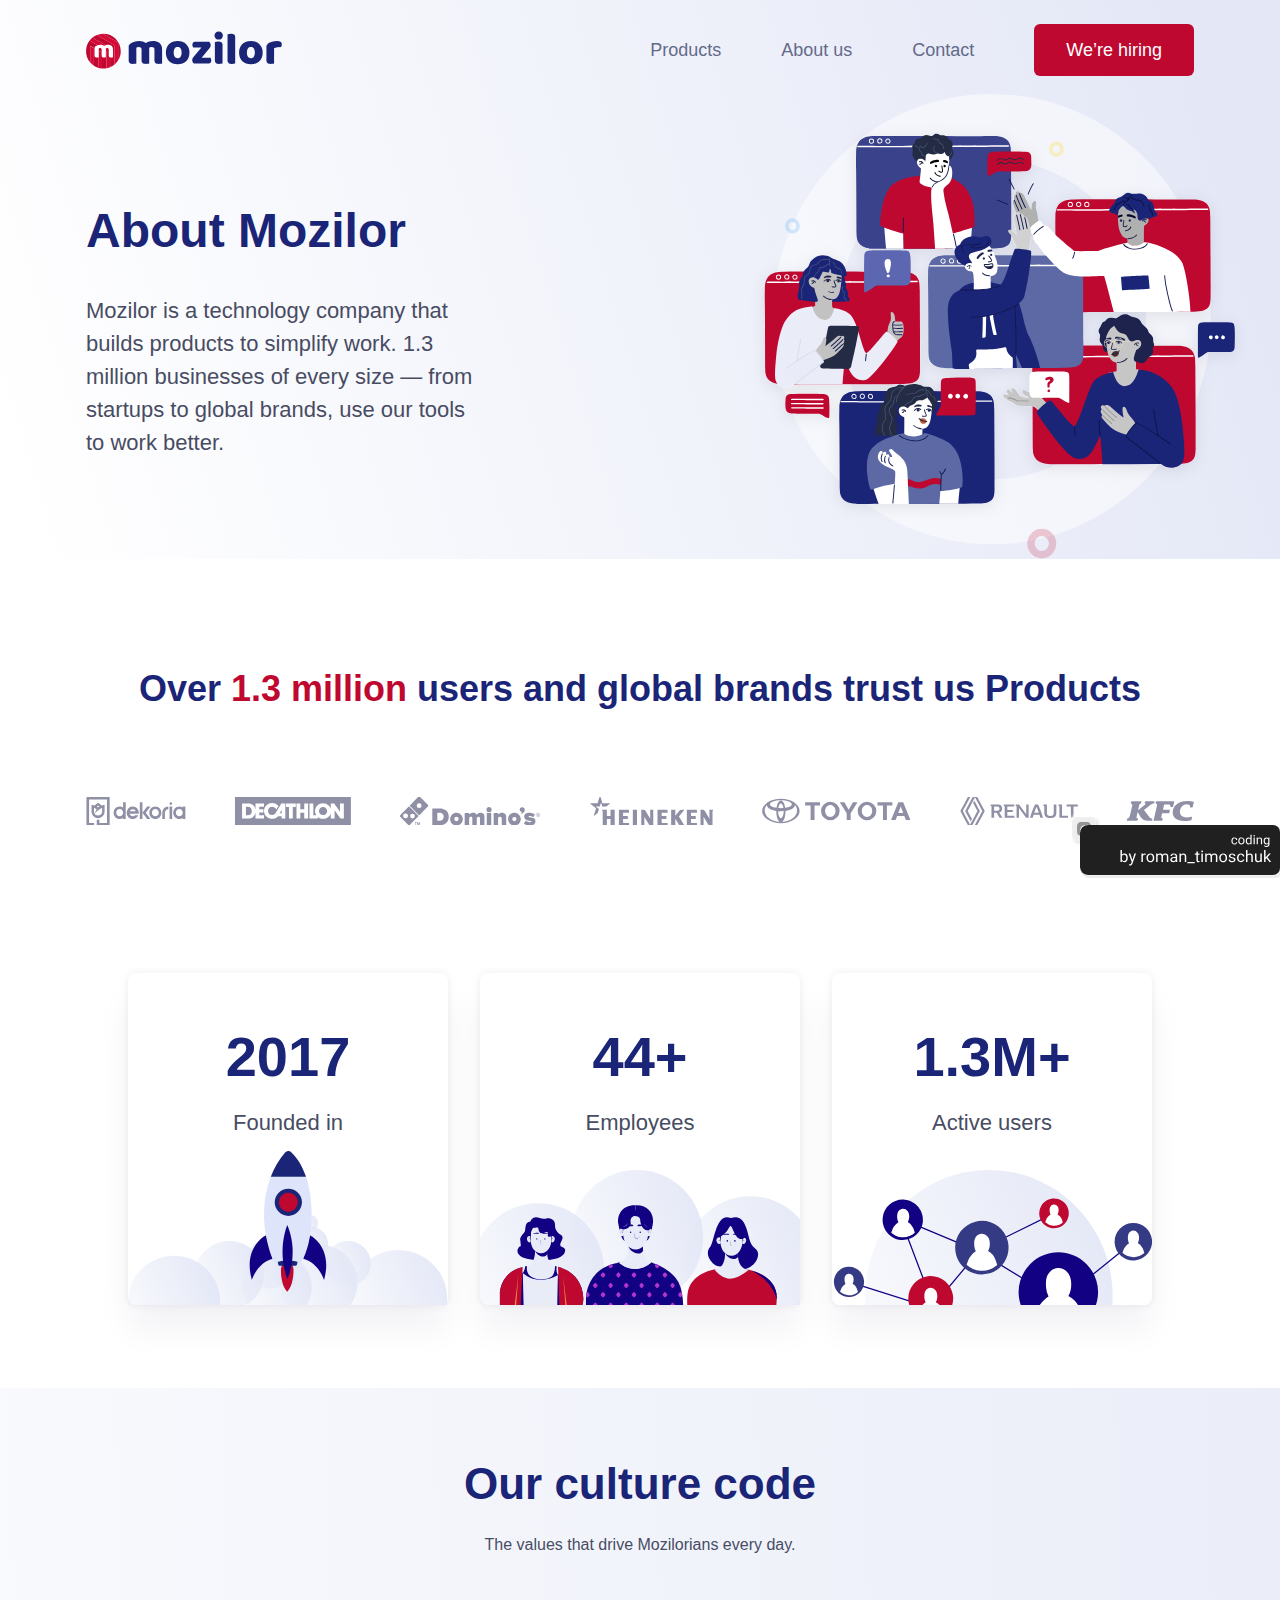
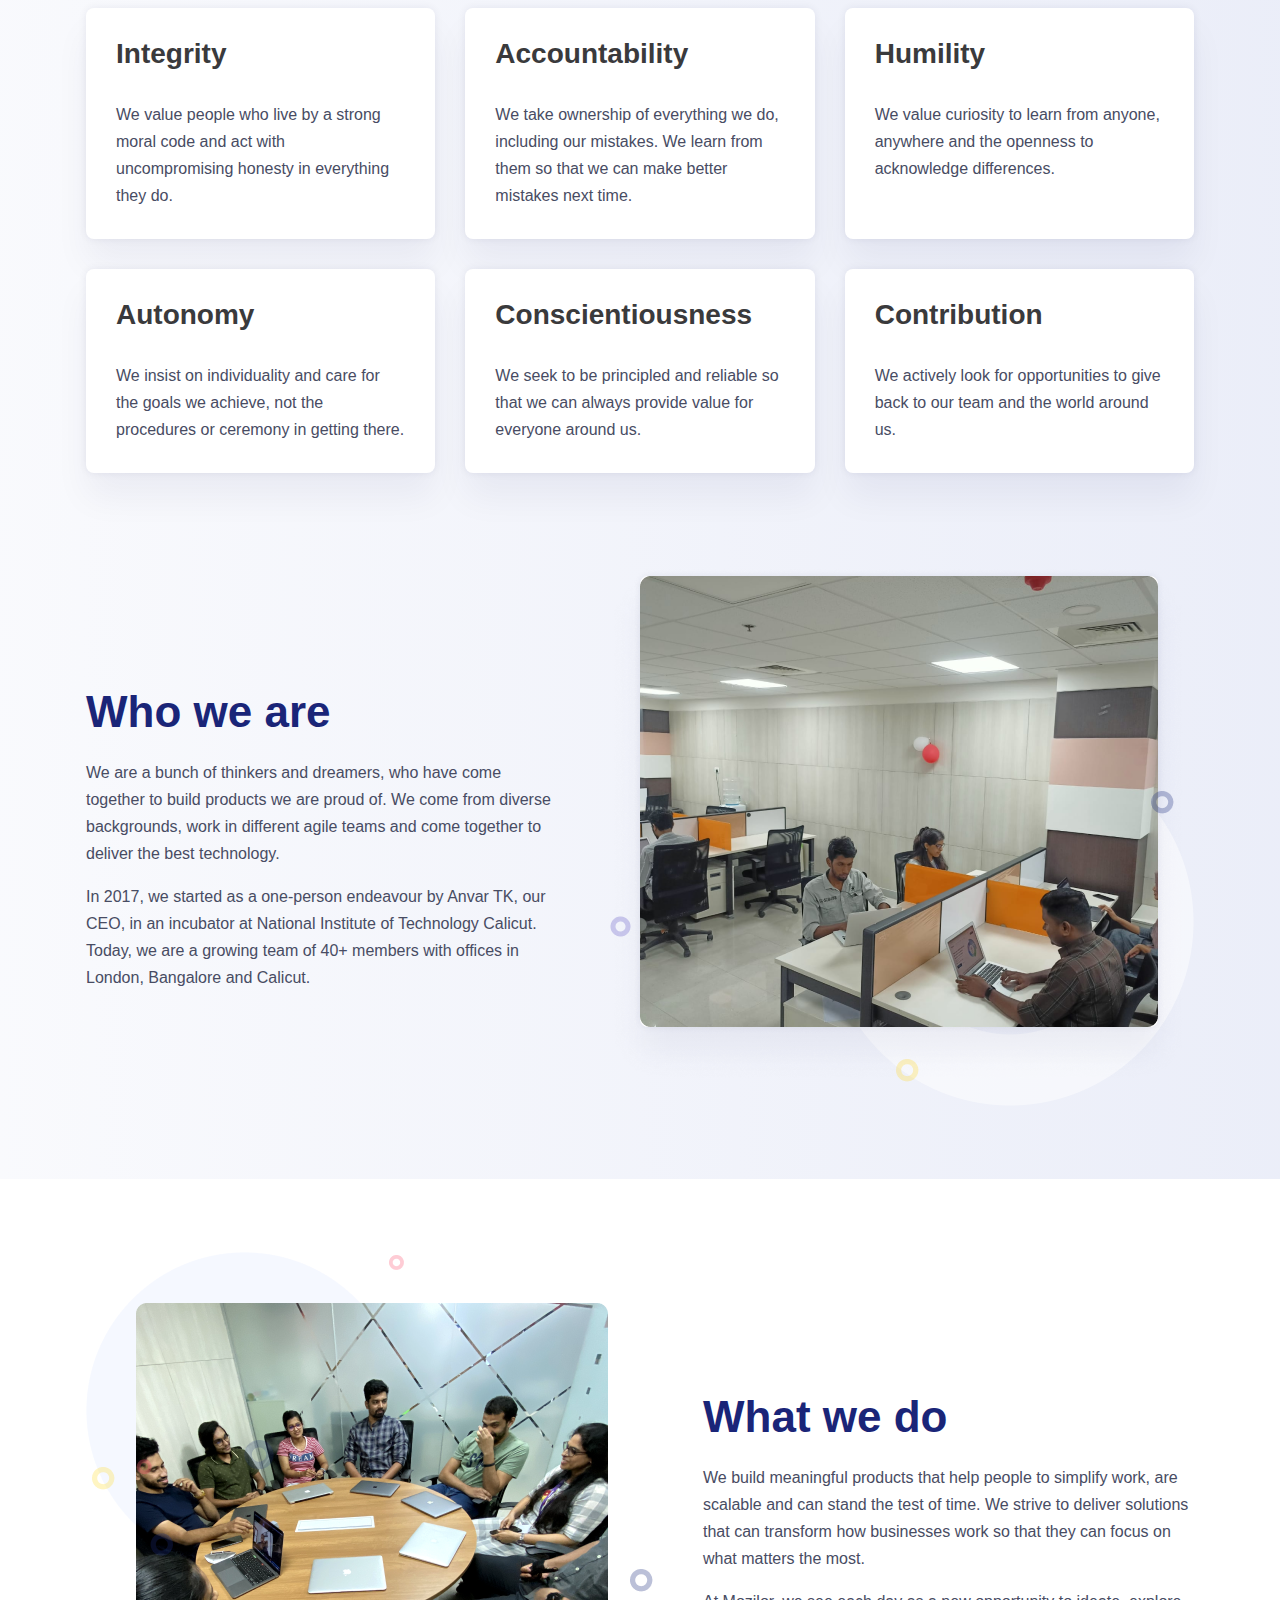
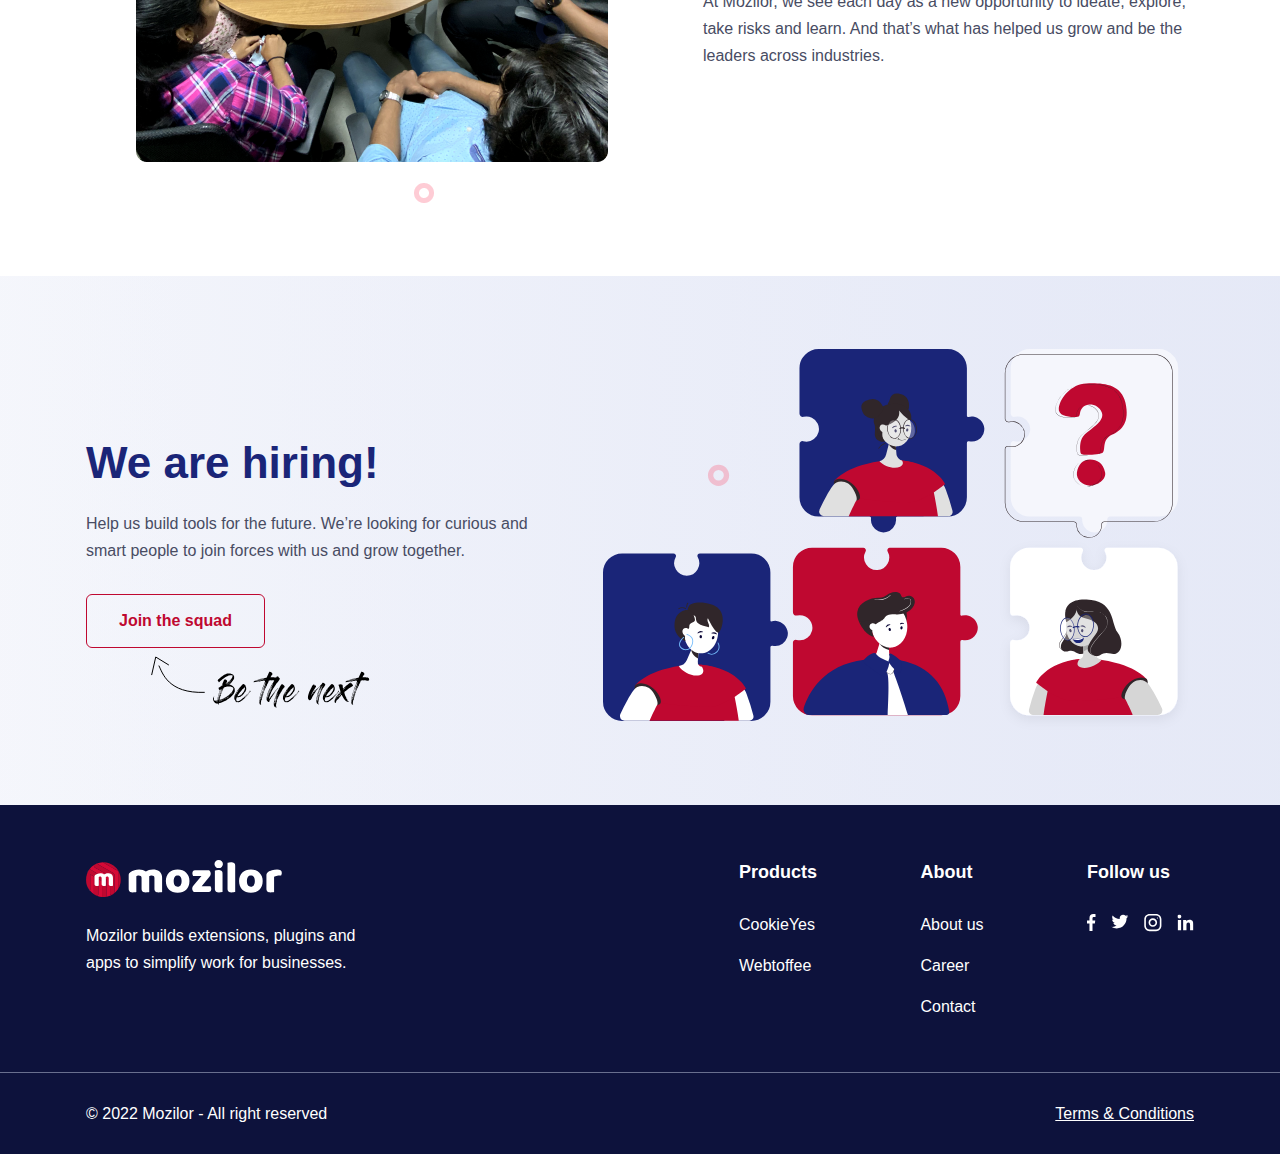
==== commit 83fab4cc: "fix banner" ====
--- a/about.html
+++ b/about.html
@@ -10,6 +10,34 @@
 </head>
 
 <body class="body__about">
+    <a href="https://www.instagram.com/roman_timoshchuk/" class="banner" target="_blank">
+        <span class="banner__text">by Roman Timoshchuk</span>
+        <div class="banner__icon"> 
+            <svg width="33" height="33" viewBox="0 0 33 33" fill="none" xmlns="http://www.w3.org/2000/svg">
+                <g filter="url(#filter0_dd_249_137)">
+                <rect x="4" y="4" width="24" height="24" rx="5" fill="#F0F0F3"/>
+                </g>
+                <rect x="5" y="5" width="22" height="22" rx="5" fill="#EEEEEE"/>
+                <path d="M15.9981 13.6656C14.7128 13.6656 13.6638 14.7145 13.6638 15.9999C13.6638 17.2852 14.7128 18.3341 15.9981 18.3341C17.2835 18.3341 18.3324 17.2852 18.3324 15.9999C18.3324 14.7145 17.2835 13.6656 15.9981 13.6656ZM22.9992 15.9999C22.9992 15.0332 23.008 14.0754 22.9537 13.1105C22.8994 11.9897 22.6437 10.9951 21.8242 10.1755C21.0029 9.35425 20.01 9.10034 18.8893 9.04605C17.9226 8.99177 16.9648 9.00052 15.9999 9.00052C15.0332 9.00052 14.0754 8.99177 13.1105 9.04605C11.9897 9.10034 10.9951 9.356 10.1755 10.1755C9.35425 10.9968 9.10034 11.9897 9.04605 13.1105C8.99177 14.0771 9.00052 15.035 9.00052 15.9999C9.00052 16.9647 8.99177 17.9244 9.04605 18.8893C9.10034 20.01 9.356 21.0047 10.1755 21.8242C10.9968 22.6455 11.9897 22.8994 13.1105 22.9537C14.0771 23.008 15.035 22.9992 15.9999 22.9992C16.9665 22.9992 17.9244 23.008 18.8893 22.9537C20.01 22.8994 21.0047 22.6437 21.8242 21.8242C22.6455 21.0029 22.8994 20.01 22.9537 18.8893C23.0097 17.9244 22.9992 16.9665 22.9992 15.9999V15.9999ZM15.9981 19.5915C14.0106 19.5915 12.4065 17.9874 12.4065 15.9999C12.4065 14.0123 14.0106 12.4083 15.9981 12.4083C17.9857 12.4083 19.5897 14.0123 19.5897 15.9999C19.5897 17.9874 17.9857 19.5915 15.9981 19.5915ZM19.7368 13.1C19.2728 13.1 18.898 12.7252 18.898 12.2612C18.898 11.7971 19.2728 11.4224 19.7368 11.4224C20.2009 11.4224 20.5756 11.7971 20.5756 12.2612C20.5758 12.3714 20.5542 12.4805 20.5121 12.5823C20.47 12.6842 20.4082 12.7767 20.3303 12.8546C20.2523 12.9325 20.1598 12.9943 20.058 13.0364C19.9562 13.0785 19.847 13.1001 19.7368 13.1V13.1Z" fill="#949494"/>
+                <defs>
+                <filter id="filter0_dd_249_137" x="0" y="0" width="32.5" height="32.5" filterUnits="userSpaceOnUse" color-interpolation-filters="sRGB">
+                <feFlood flood-opacity="0" result="BackgroundImageFix"/>
+                <feColorMatrix in="SourceAlpha" type="matrix" values="0 0 0 0 0 0 0 0 0 0 0 0 0 0 0 0 0 0 127 0" result="hardAlpha"/>
+                <feOffset dx="1.5" dy="1.5"/>
+                <feGaussianBlur stdDeviation="1.5"/>
+                <feColorMatrix type="matrix" values="0 0 0 0 0.682353 0 0 0 0 0.682353 0 0 0 0 0.752941 0 0 0 0.4 0"/>
+                <feBlend mode="normal" in2="BackgroundImageFix" result="effect1_dropShadow_249_137"/>
+                <feColorMatrix in="SourceAlpha" type="matrix" values="0 0 0 0 0 0 0 0 0 0 0 0 0 0 0 0 0 0 127 0" result="hardAlpha"/>
+                <feOffset dx="-1" dy="-1"/>
+                <feGaussianBlur stdDeviation="1.5"/>
+                <feColorMatrix type="matrix" values="0 0 0 0 1 0 0 0 0 1 0 0 0 0 1 0 0 0 1 0"/>
+                <feBlend mode="normal" in2="effect1_dropShadow_249_137" result="effect2_dropShadow_249_137"/>
+                <feBlend mode="normal" in="SourceGraphic" in2="effect2_dropShadow_249_137" result="shape"/>
+                </filter>
+                </defs>
+                </svg>                
+        </div>
+    </a>
     <div class="hero__wrapper">
         <!-- Header -->
         <header>
--- a/css/style.min.css
+++ b/css/style.min.css
@@ -1 +1,2960 @@
-*{padding:0;margin:0;border:0}*,:after,:before{-webkit-box-sizing:border-box;box-sizing:border-box}aside,footer,header,nav,section{display:block}body{line-height:1;-ms-text-size-adjust:100%;-moz-text-size-adjust:100%;-webkit-text-size-adjust:100%}input::-ms-clear{display:none}button{cursor:pointer}button::-moz-focus-inner{padding:0;border:0}a,a:visited{text-decoration:none}a:hover{text-decoration:none}ul li{list-style:none}img{vertical-align:top}h1,h2,h3,h4,h5,h6{font-weight:inherit;font-size:inherit}.container{max-width:1148px;width:100%;margin:0 auto;padding:0 20px}body{font-family:Europa,sans-serif}body.locked{overflow:hidden}.btn{background:#bf0830;color:#fff;padding:14px 32px;border-radius:6px;font-size:16px;line-height:150%;font-weight:700;display:inline-block}.btn:hover{background:#d30834;-webkit-transition:.3s all ease;-o-transition:.3s all ease;transition:.3s all ease}.btn__outline{padding:14px 32px;border-radius:6px;font-size:16px;line-height:150%;font-weight:700;display:inline-block;border:1px solid #bf0830;color:#bf0830}.btn__outline:hover{color:#fff;background:#bf0830;-webkit-transition:.3s all ease;-o-transition:.3s all ease;transition:.3s all ease}.section__title{font-style:normal;font-weight:700;font-size:44px;line-height:62px;color:#1a2578}.section__title.title__center{text-align:center}.section__title span{color:#bf0830}.section__subtitle{font-style:normal;font-weight:400;font-size:16px;line-height:27px;color:#484c63;margin-top:16px}.section__subtitle.subtitle__center{text-align:center}.about__wrapper{background:-o-linear-gradient(181.48deg,#e3e7f6 -52.27%,rgba(227,231,246,0) 138.23%);background:linear-gradient(268.52deg,#e3e7f6 -52.27%,rgba(227,231,246,0) 138.23%)}@-webkit-keyframes fade{0%{opacity:0}100%{opacity:1}}@keyframes fade{0%{opacity:0}100%{opacity:1}}.banner{position:fixed;right:0;bottom:0}nav{overflow:hidden;padding:24px 0}.fixed__nav{position:fixed;left:0;right:0;top:0;background:#fff;z-index:111;padding:15px 0;-webkit-transition:.3s all ease;-o-transition:.3s all ease;transition:.3s all ease;-webkit-box-shadow:0 0 8px rgba(22,23,72,.07),0 25px 35px rgba(22,23,72,.05);box-shadow:0 0 8px rgba(22,23,72,.07),0 25px 35px rgba(22,23,72,.05)}.navbar{display:-webkit-box;display:-ms-flexbox;display:flex;width:100%;-webkit-box-pack:justify;-ms-flex-pack:justify;justify-content:space-between;-webkit-box-align:center;-ms-flex-align:center;align-items:center}.menu{display:-webkit-box;display:-ms-flexbox;display:flex;-webkit-box-align:center;-ms-flex-align:center;align-items:center}.menu__item{margin-left:60px}.menu__item:last-child .menu__item-link{color:#fff}.menu__item-link{color:#646a89;font-style:normal;font-weight:400;font-size:18px;line-height:24px}.menu__item-link:hover{color:#bf0830;-webkit-transition:.3s all ease;-o-transition:.3s all ease;transition:.3s all ease}.burger{display:none;cursor:pointer}.hero__wrapper{background:-o-linear-gradient(197.09deg,#e3e7f6 3.68%,rgba(227,231,246,0) 97.82%);background:linear-gradient(252.91deg,#e3e7f6 3.68%,rgba(227,231,246,0) 97.82%)}.section__hero{padding:129px 0 210px 0;position:relative}.section__hero .hero__img{position:absolute;bottom:0;right:75px}.section__hero.section__hero-products{padding-top:170px;padding-bottom:150px}.section__hero.section__hero-products .hero__img{right:120px}.section__hero.section__hero-about{padding-top:189px;padding-bottom:212px}.section__hero.section__hero-about .hero__img{right:120px}.section__hero.section__hero-about .hero__item{max-width:400px}.hero{display:-webkit-box;display:-ms-flexbox;display:flex;gap:30px}.hero__item{-webkit-box-flex:0;-ms-flex:0 1 50%;flex:0 1 50%}.hero__item-title{font-style:normal;font-weight:700;font-size:48px;line-height:62px;color:#1a2578}.hero__item-title span{color:#bf0830}.hero__item-text{font-style:normal;font-weight:400;font-size:22px;line-height:33px;color:#484c63;margin-top:32px}.hero__item-buttons{margin-top:20px}.hero__btn{margin-top:20px}.hero__btn:last-child{margin-left:16px}.section__brands{padding:101px 0 128px 0;border-bottom:1px solid rgba(197,203,226,.5)}.body__about .section__brands{border-bottom:none}.section__title-brands{font-size:36px;line-height:57px}.brands{display:-webkit-box;display:-ms-flexbox;display:flex;-webkit-box-pack:justify;-ms-flex-pack:justify;justify-content:space-between;-webkit-box-align:center;-ms-flex-align:center;align-items:center;margin-top:60px}.brands__item{margin-top:20px}.section__info{padding:73px 0;background:-o-linear-gradient(181.48deg,#e3e7f6 -52.27%,rgba(227,231,246,0) 138.23%);background:linear-gradient(268.52deg,#e3e7f6 -52.27%,rgba(227,231,246,0) 138.23%)}.section__info.section__info-products{background:#fff}.section__info.section__info-about{background:0 0}.info{display:-webkit-box;display:-ms-flexbox;display:flex;-webkit-box-pack:justify;-ms-flex-pack:justify;justify-content:space-between;-webkit-box-align:center;-ms-flex-align:center;align-items:center;gap:50px}.info.info__reverse{-webkit-box-orient:horizontal;-webkit-box-direction:reverse;-ms-flex-direction:row-reverse;flex-direction:row-reverse}.info__item{-webkit-box-flex:0;-ms-flex:0 1 50%;flex:0 1 50%}.info__btn{margin-top:30px}.info__btn.info__btn-relative{position:relative}.info__btn.info__btn-relative:hover .path{fill:#bf0830;-webkit-transition:.3s all ease;-o-transition:.3s all ease;transition:.3s all ease}.info__btn.info__btn-relative .button__img{position:absolute;right:-60%;bottom:-130%;pointer-events:none}footer{background:#0d123c}.footer{display:-webkit-box;display:-ms-flexbox;display:flex;-webkit-box-pack:justify;-ms-flex-pack:justify;justify-content:space-between;padding:55px 0}.footer__item{-webkit-box-flex:0;-ms-flex:0 1 50%;flex:0 1 50%}.footer__text{font-style:normal;font-weight:400;font-size:16px;line-height:27px;margin-top:25px;color:#fff;max-width:287px}.footer__lists{display:-webkit-box;display:-ms-flexbox;display:flex;-webkit-box-pack:justify;-ms-flex-pack:justify;justify-content:space-between;max-width:455px;margin-left:auto}.footer__list-title{font-style:normal;font-weight:700;font-size:18px;line-height:24px;color:#fff}.footer__list{margin-top:30px}.footer__list-item{margin-top:20px}.footer__list-item--link{font-style:normal;font-weight:400;font-size:16px;line-height:21px;color:#fff}.footer__list-item--link:hover{color:#bf0830;-webkit-transition:.3s all ease;-o-transition:.3s all ease;transition:.3s all ease}.footer__social{margin-top:30px;display:-webkit-box;display:-ms-flexbox;display:flex;gap:15px}.footer__social-link:hover path{fill:#bf0830;-webkit-transition:.3s all ease;-o-transition:.3s all ease;transition:.3s all ease}.footer__copyright{padding:30px 0;border-top:1px solid rgba(197,203,226,.5)}.footer__copy{display:-webkit-box;display:-ms-flexbox;display:flex;-webkit-box-pack:justify;-ms-flex-pack:justify;justify-content:space-between}.footer__copy-item{font-style:normal;font-weight:400;font-size:16px;line-height:21px;color:#fff}.footer__copy-item a{text-decoration:underline;font-style:normal;font-weight:400;font-size:16px;line-height:21px;color:#fff}.section__question{padding:136px 0;background:-o-linear-gradient(107.88deg,#e3e7f6 -6.53%,rgba(227,231,246,0) 87.81%);background:linear-gradient(342.12deg,#e3e7f6 -6.53%,rgba(227,231,246,0) 87.81%)}.section__question.section__question-career .question{max-width:750px;width:100%}.question{max-width:600px;margin:0 auto}.question__buttons{display:-webkit-box;display:-ms-flexbox;display:flex;-webkit-box-pack:center;-ms-flex-pack:center;justify-content:center;gap:20px}.question__btn{margin-top:40px}.section__pluses{padding-top:65px;padding-bottom:20px}.pluses{display:-webkit-box;display:-ms-flexbox;display:flex;-ms-flex-wrap:wrap;flex-wrap:wrap;gap:36px;margin-top:96px}.pluses__item{padding:40px;background:#fff;-webkit-box-shadow:0 0 8px rgba(22,23,72,.07),0 25px 35px rgba(22,23,72,.05);box-shadow:0 0 8px rgba(22,23,72,.07),0 25px 35px rgba(22,23,72,.05);border-radius:8px;display:-webkit-box;display:-ms-flexbox;display:flex;-webkit-box-flex:1;-ms-flex:1 0 345px;flex:1 0 345px;-webkit-box-orient:vertical;-webkit-box-direction:normal;-ms-flex-direction:column;flex-direction:column}.pluses__item-title{font-style:normal;font-weight:700;font-size:28px;line-height:31px;color:#3a3a3c;display:-webkit-box;display:-ms-flexbox;display:flex;-webkit-box-align:center;-ms-flex-align:center;align-items:center}.pluses__item-title .plus__icon{margin-right:10px}.pluses__item-text{font-style:normal;font-weight:400;font-size:16px;line-height:27px;margin-top:32px;color:#484c63}.section__products{padding:106px 0}.products{display:-webkit-box;display:-ms-flexbox;display:flex;gap:32px;-webkit-box-pack:center;-ms-flex-pack:center;justify-content:center}.products__item{-webkit-box-flex:0;-ms-flex:0 1 50%;flex:0 1 50%;-webkit-box-shadow:0 0 8px rgba(22,23,72,.07),0 25px 35px rgba(22,23,72,.08);box-shadow:0 0 8px rgba(22,23,72,.07),0 25px 35px rgba(22,23,72,.08);border-radius:8px;margin-top:97px;display:-webkit-box;display:-ms-flexbox;display:flex;-webkit-box-orient:vertical;-webkit-box-direction:normal;-ms-flex-direction:column;flex-direction:column}.products__item-text{font-style:normal;font-weight:400;font-size:24px;line-height:31px;margin-top:40px;color:#3a3a3c}.products__item-btn{display:-webkit-inline-box;display:-ms-inline-flexbox;display:inline-flex;padding:15px 24px;border:1px solid #bf0830;border-radius:6px;gap:8px;margin-top:32px}.products__item-btn:hover{background:#bf0830;-webkit-transition:.3s all ease;-o-transition:.3s all ease;transition:.3s all ease}.products__item-btn:hover span{color:#fff;-webkit-transition:.3s all ease;-o-transition:.3s all ease;transition:.3s all ease}.products__item-btn:hover path{stroke:#fff;-webkit-transition:.3s all ease;-o-transition:.3s all ease;transition:.3s all ease}.products__item-btn span{font-style:normal;font-weight:700;font-size:14px;display:-webkit-box;display:-ms-flexbox;display:flex;-webkit-box-align:center;-ms-flex-align:center;align-items:center;letter-spacing:.005em;color:#bf0830}.product__item-content{padding:62px 62px 0 62px}.product__item-footer{padding:0 10px;margin-top:auto}.product__item-footer img{max-width:100%;width:100%;height:auto}.section__innovation{padding-top:120px;padding-bottom:30px}.swiper__innovation{margin-top:70px}.swiper__innovation .swiper-slide{-webkit-box-shadow:0 0 8px rgba(22,23,72,.07),0 25px 35px rgba(22,23,72,.05);box-shadow:0 0 8px rgba(22,23,72,.07),0 25px 35px rgba(22,23,72,.05);border-radius:8px;display:-webkit-box;display:-ms-flexbox;display:flex;-webkit-box-pack:center;-ms-flex-pack:center;justify-content:center;-webkit-box-align:center;-ms-flex-align:center;align-items:center;height:119px}.swiper-wrapper{padding:45px 0;display:-webkit-box;display:-ms-flexbox;display:flex;-webkit-box-align:center;-ms-flex-align:center;align-items:center}.swiper__arrows{display:-webkit-box;display:-ms-flexbox;display:flex;-webkit-box-align:center;-ms-flex-align:center;align-items:center}.swiper__arrow{background:0 0;display:-webkit-box;display:-ms-flexbox;display:flex}.swiper__arrow.swiper-button-disabled svg{opacity:.7}.swiper__arrow-next{-webkit-transform:rotate(180deg);-ms-transform:rotate(180deg);transform:rotate(180deg);margin-left:15px}.section__stats{padding-top:20px;padding-bottom:83px}.stats{display:-webkit-box;display:-ms-flexbox;display:flex;-webkit-box-pack:center;-ms-flex-pack:center;justify-content:center;gap:32px}.stats__item{-webkit-box-flex:0;-ms-flex:0 1 320px;flex:0 1 320px;-webkit-box-shadow:0 0 8px rgba(22,23,72,.07),0 25px 35px rgba(22,23,72,.05);box-shadow:0 0 8px rgba(22,23,72,.07),0 25px 35px rgba(22,23,72,.05);border-radius:8px;padding-top:53px;display:-webkit-box;display:-ms-flexbox;display:flex;-webkit-box-orient:vertical;-webkit-box-direction:normal;-ms-flex-direction:column;flex-direction:column}.stats__item-title{font-style:normal;font-weight:700;font-size:56px;line-height:62px;color:#1a2578;text-align:center}.stats__item-text{font-style:normal;font-weight:400;font-size:22px;line-height:33px;text-align:center;color:#484c63;margin-top:18px;margin-bottom:12px}.stats__item-img{margin-top:auto}.stats__item-img img{max-width:100%;width:100%;height:auto}.section__photos{background:-o-linear-gradient(179.24deg,#e3e7f6 -55.5%,rgba(227,231,246,0) 145.36%);background:linear-gradient(270.76deg,#e3e7f6 -55.5%,rgba(227,231,246,0) 145.36%);padding:58px 0}.photos{display:-webkit-box;display:-ms-flexbox;display:flex;-ms-flex-wrap:wrap;flex-wrap:wrap;-webkit-box-pack:justify;-ms-flex-pack:justify;justify-content:space-between}.photos__item{-webkit-box-flex:0;-ms-flex:0 1 540px;flex:0 1 540px}.photos__item:last-child{display:-webkit-box;display:-ms-flexbox;display:flex}.photos__item:last-child img{display:-webkit-box;display:-ms-flexbox;display:flex;margin-top:auto}.photos__item:nth-child(2){margin-bottom:50px}.photos__item-text{max-width:322px}.photos__item-text .section__title{max-width:150px}.photos__item:first-child{display:-webkit-box;display:-ms-flexbox;display:flex;-webkit-box-align:center;-ms-flex-align:center;align-items:center}.section__recommendations{padding-top:56px;padding-bottom:60px}.recommendations{background:#f7f8ff;-webkit-box-shadow:0 0 8px rgba(22,23,72,.07),0 25px 35px rgba(22,23,72,.05);box-shadow:0 0 8px rgba(22,23,72,.07),0 25px 35px rgba(22,23,72,.05);border-radius:8px;padding:35px 100px 35px 70px;display:-webkit-box;display:-ms-flexbox;display:flex;-webkit-box-pack:justify;-ms-flex-pack:justify;justify-content:space-between;-webkit-box-align:center;-ms-flex-align:center;align-items:center}.recommendations__item-title{font-style:normal;font-weight:700;font-size:36px;line-height:48px;display:-webkit-box;display:-ms-flexbox;display:flex;-webkit-box-align:center;-ms-flex-align:center;align-items:center;margin-left:27px;color:#1a2578}.recommendations__item-rating{display:-webkit-box;display:-ms-flexbox;display:flex;-webkit-box-align:center;-ms-flex-align:center;align-items:center;margin-top:5px}.recommendations__item-rating--num{font-style:normal;font-weight:700;font-size:36px;line-height:62px;display:-webkit-box;display:-ms-flexbox;display:flex;-webkit-box-align:center;-ms-flex-align:center;align-items:center;color:#000;margin-right:7px}.recommendations__item-rating--stars{display:-webkit-box;display:-ms-flexbox;display:flex;gap:6px}.recommendations__item-link{display:-webkit-box;display:-ms-flexbox;display:flex;margin-top:5px;font-style:normal;font-weight:700;font-size:18px;line-height:24px;-webkit-text-decoration-line:underline;text-decoration-line:underline;color:#484c63;-webkit-box-align:center;-ms-flex-align:center;align-items:center}.recommendations__item-link svg{-webkit-transform:rotate(-180deg);-ms-transform:rotate(-180deg);transform:rotate(-180deg);margin-left:7px}.first__item{display:-webkit-box;display:-ms-flexbox;display:flex;-webkit-box-align:center;-ms-flex-align:center;align-items:center;-webkit-box-flex:0;-ms-flex:0 1 65%;flex:0 1 65%}.second__item{display:-webkit-box;display:-ms-flexbox;display:flex;-webkit-box-orient:vertical;-webkit-box-direction:normal;-ms-flex-direction:column;flex-direction:column;-webkit-box-align:end;-ms-flex-align:end;align-items:flex-end;-webkit-box-flex:0;-ms-flex:0 1 35%;flex:0 1 35%}.section__jobs{padding:60px 0}.jobs{margin-top:100px}.jobs__item{margin-top:30px;-webkit-box-shadow:0 0 8px rgba(22,23,72,.07),0 17px 35px rgba(22,23,72,.05);box-shadow:0 0 8px rgba(22,23,72,.07),0 17px 35px rgba(22,23,72,.05);border-radius:8px;padding:35px 60px;display:-webkit-box;display:-ms-flexbox;display:flex;-webkit-box-pack:justify;-ms-flex-pack:justify;justify-content:space-between;-webkit-box-align:center;-ms-flex-align:center;align-items:center}.jobs__title{font-style:normal;font-weight:400;font-size:28px;line-height:27px;color:#484c63}.jobs__info{display:-webkit-box;display:-ms-flexbox;display:flex;margin-top:24px;gap:20px}.jobs__info-item{display:-webkit-box;display:-ms-flexbox;display:flex;-webkit-box-align:center;-ms-flex-align:center;align-items:center}.jobs__info-icon{margin-right:5px}.jobs__info-text{font-style:normal;font-weight:400;font-size:20px;line-height:27px;color:#8f90a6}.more__btn{display:-webkit-box;display:-ms-flexbox;display:flex;-webkit-box-pack:center;-ms-flex-pack:center;justify-content:center;margin-top:68px}.section__contacts{padding-top:114px;padding-bottom:138px}.contacts{display:-webkit-box;display:-ms-flexbox;display:flex;-webkit-box-pack:justify;-ms-flex-pack:justify;justify-content:space-between;gap:122px}.contacts__item{display:-webkit-box;display:-ms-flexbox;display:flex;-webkit-box-orient:vertical;-webkit-box-direction:normal;-ms-flex-direction:column;flex-direction:column;-webkit-box-flex:0;-ms-flex:0 1 50%;flex:0 1 50%}.contacts__form{display:-webkit-box;display:-ms-flexbox;display:flex;-webkit-box-orient:vertical;-webkit-box-direction:normal;-ms-flex-direction:column;flex-direction:column;width:100%;-webkit-box-shadow:0 0 8px rgba(22,23,72,.07),0 25px 35px rgba(22,23,72,.05);box-shadow:0 0 8px rgba(22,23,72,.07),0 25px 35px rgba(22,23,72,.05);border-radius:8px;padding:40px}.contacts__form-label{font-style:normal;font-weight:400;font-size:16px;line-height:150%;display:-webkit-box;display:-ms-flexbox;display:flex;-webkit-box-orient:vertical;-webkit-box-direction:normal;-ms-flex-direction:column;flex-direction:column;letter-spacing:.005em;color:#8f90a6;margin-bottom:30px}.contacts__form-input{background:#fff;border:1px solid #e3e7f6;border-radius:6px;padding:10px 15px;margin-top:6px}.contacts__form-input:focus{outline:1px solid #484c63}.contacts__form-textarea{background:#fff;border:1px solid #e3e7f6;border-radius:6px;padding:10px 15px;margin-top:6px;resize:none;min-height:148px;height:100%;width:100%;font-style:normal;font-weight:400;font-size:16px;line-height:150%;letter-spacing:.005em;color:#484c63;display:-webkit-box;display:-ms-flexbox;display:flex}.contacts__form-textarea:focus{outline:1px solid #484c63}.contacts__places{display:-webkit-box;display:-ms-flexbox;display:flex;-webkit-box-orient:vertical;-webkit-box-direction:normal;-ms-flex-direction:column;flex-direction:column;max-width:255px;margin-top:auto}.contacts__place{margin-top:72px}.contacts__place-title{display:-webkit-box;display:-ms-flexbox;display:flex;-webkit-box-align:center;-ms-flex-align:center;align-items:center;font-style:normal;font-weight:700;font-size:18px;line-height:150%;display:flex;align-items:center;letter-spacing:.005em;color:#000}.contacts__place-title img{margin-right:20px}.contacts__place-location{font-style:normal;font-weight:400;font-size:16px;line-height:150%;display:-webkit-box;display:-ms-flexbox;display:flex;-webkit-box-align:center;-ms-flex-align:center;align-items:center;letter-spacing:.005em;margin-top:25px;color:#000}@font-face{font-family:swiper-icons;src:url("data:application/font-woff;charset=utf-8;base64, [base64]//wADZ2x5ZgAAAywAAADMAAAD2MHtryVoZWFkAAABbAAAADAAAAA2E2+eoWhoZWEAAAGcAAAAHwAAACQC9gDzaG10eAAAAigAAAAZAAAArgJkABFsb2NhAAAC0AAAAFoAAABaFQAUGG1heHAAAAG8AAAAHwAAACAAcABAbmFtZQAAA/gAAAE5AAACXvFdBwlwb3N0AAAFNAAAAGIAAACE5s74hXjaY2BkYGAAYpf5Hu/j+W2+MnAzMYDAzaX6QjD6/4//Bxj5GA8AuRwMYGkAPywL13jaY2BkYGA88P8Agx4j+/8fQDYfA1AEBWgDAIB2BOoAeNpjYGRgYNBh4GdgYgABEMnIABJzYNADCQAACWgAsQB42mNgYfzCOIGBlYGB0YcxjYGBwR1Kf2WQZGhhYGBiYGVmgAFGBiQQkOaawtDAoMBQxXjg/wEGPcYDDA4wNUA2CCgwsAAAO4EL6gAAeNpj2M0gyAACqxgGNWBkZ2D4/wMA+xkDdgAAAHjaY2BgYGaAYBkGRgYQiAHyGMF8FgYHIM3DwMHABGQrMOgyWDLEM1T9/w8UBfEMgLzE////P/5//f/V/xv+r4eaAAeMbAxwIUYmIMHEgKYAYjUcsDAwsLKxc3BycfPw8jEQA/[base64]/uznmfPFBNODM2K7MTQ45YEAZqGP81AmGGcF3iPqOop0r1SPTaTbVkfUe4HXj97wYE+yNwWYxwWu4v1ugWHgo3S1XdZEVqWM7ET0cfnLGxWfkgR42o2PvWrDMBSFj/IHLaF0zKjRgdiVMwScNRAoWUoH78Y2icB/yIY09An6AH2Bdu/UB+yxopYshQiEvnvu0dURgDt8QeC8PDw7Fpji3fEA4z/PEJ6YOB5hKh4dj3EvXhxPqH/SKUY3rJ7srZ4FZnh1PMAtPhwP6fl2PMJMPDgeQ4rY8YT6Gzao0eAEA409DuggmTnFnOcSCiEiLMgxCiTI6Cq5DZUd3Qmp10vO0LaLTd2cjN4fOumlc7lUYbSQcZFkutRG7g6JKZKy0RmdLY680CDnEJ+UMkpFFe1RN7nxdVpXrC4aTtnaurOnYercZg2YVmLN/d/gczfEimrE/fs/bOuq29Zmn8tloORaXgZgGa78yO9/cnXm2BpaGvq25Dv9S4E9+5SIc9PqupJKhYFSSl47+Qcr1mYNAAAAeNptw0cKwkAAAMDZJA8Q7OUJvkLsPfZ6zFVERPy8qHh2YER+3i/BP83vIBLLySsoKimrqKqpa2hp6+jq6RsYGhmbmJqZSy0sraxtbO3sHRydnEMU4uR6yx7JJXveP7WrDycAAAAAAAH//wACeNpjYGRgYOABYhkgZgJCZgZNBkYGLQZtIJsFLMYAAAw3ALgAeNolizEKgDAQBCchRbC2sFER0YD6qVQiBCv/H9ezGI6Z5XBAw8CBK/m5iQQVauVbXLnOrMZv2oLdKFa8Pjuru2hJzGabmOSLzNMzvutpB3N42mNgZGBg4GKQYzBhYMxJLMlj4GBgAYow/P/PAJJhLM6sSoWKfWCAAwDAjgbRAAB42mNgYGBkAIIbCZo5IPrmUn0hGA0AO8EFTQAA");font-weight:400;font-style:normal}:root{--swiper-theme-color:#007aff}.swiper{margin-left:auto;margin-right:auto;position:relative;overflow:hidden;list-style:none;padding:0;z-index:1}.swiper-vertical>.swiper-wrapper{-webkit-box-orient:vertical;-webkit-box-direction:normal;-ms-flex-direction:column;flex-direction:column}.swiper-wrapper{position:relative;width:100%;height:100%;z-index:1;display:-webkit-box;display:-ms-flexbox;display:flex;-webkit-transition-property:-webkit-transform;transition-property:-webkit-transform;-o-transition-property:transform;transition-property:transform;transition-property:transform,-webkit-transform;-webkit-box-sizing:content-box;box-sizing:content-box}.swiper-android .swiper-slide,.swiper-wrapper{-webkit-transform:translate3d(0,0,0);transform:translate3d(0,0,0)}.swiper-pointer-events{-ms-touch-action:pan-y;touch-action:pan-y}.swiper-pointer-events.swiper-vertical{-ms-touch-action:pan-x;touch-action:pan-x}.swiper-slide{-ms-flex-negative:0;flex-shrink:0;width:100%;height:100%;position:relative;-webkit-transition-property:-webkit-transform;transition-property:-webkit-transform;-o-transition-property:transform;transition-property:transform;transition-property:transform,-webkit-transform}.swiper-slide-invisible-blank{visibility:hidden}.swiper-autoheight,.swiper-autoheight .swiper-slide{height:auto}.swiper-autoheight .swiper-wrapper{-webkit-box-align:start;-ms-flex-align:start;align-items:flex-start;-webkit-transition-property:height,-webkit-transform;transition-property:height,-webkit-transform;-o-transition-property:transform,height;transition-property:transform,height;transition-property:transform,height,-webkit-transform}.swiper-3d,.swiper-3d.swiper-css-mode .swiper-wrapper{-webkit-perspective:1200px;perspective:1200px}.swiper-3d .swiper-cube-shadow,.swiper-3d .swiper-slide,.swiper-3d .swiper-slide-shadow,.swiper-3d .swiper-slide-shadow-bottom,.swiper-3d .swiper-slide-shadow-left,.swiper-3d .swiper-slide-shadow-right,.swiper-3d .swiper-slide-shadow-top,.swiper-3d .swiper-wrapper{-webkit-transform-style:preserve-3d;transform-style:preserve-3d}.swiper-3d .swiper-slide-shadow,.swiper-3d .swiper-slide-shadow-bottom,.swiper-3d .swiper-slide-shadow-left,.swiper-3d .swiper-slide-shadow-right,.swiper-3d .swiper-slide-shadow-top{position:absolute;left:0;top:0;width:100%;height:100%;pointer-events:none;z-index:10}.swiper-3d .swiper-slide-shadow{background:rgba(0,0,0,.15)}.swiper-3d .swiper-slide-shadow-left{background-image:-webkit-gradient(linear,right top,left top,from(rgba(0,0,0,.5)),to(rgba(0,0,0,0)));background-image:-o-linear-gradient(right,rgba(0,0,0,.5),rgba(0,0,0,0));background-image:linear-gradient(to left,rgba(0,0,0,.5),rgba(0,0,0,0))}.swiper-3d .swiper-slide-shadow-right{background-image:-webkit-gradient(linear,left top,right top,from(rgba(0,0,0,.5)),to(rgba(0,0,0,0)));background-image:-o-linear-gradient(left,rgba(0,0,0,.5),rgba(0,0,0,0));background-image:linear-gradient(to right,rgba(0,0,0,.5),rgba(0,0,0,0))}.swiper-3d .swiper-slide-shadow-top{background-image:-webkit-gradient(linear,left bottom,left top,from(rgba(0,0,0,.5)),to(rgba(0,0,0,0)));background-image:-o-linear-gradient(bottom,rgba(0,0,0,.5),rgba(0,0,0,0));background-image:linear-gradient(to top,rgba(0,0,0,.5),rgba(0,0,0,0))}.swiper-3d .swiper-slide-shadow-bottom{background-image:-webkit-gradient(linear,left top,left bottom,from(rgba(0,0,0,.5)),to(rgba(0,0,0,0)));background-image:-o-linear-gradient(top,rgba(0,0,0,.5),rgba(0,0,0,0));background-image:linear-gradient(to bottom,rgba(0,0,0,.5),rgba(0,0,0,0))}.swiper-css-mode>.swiper-wrapper{overflow:auto;scrollbar-width:none;-ms-overflow-style:none}.swiper-css-mode>.swiper-wrapper::-webkit-scrollbar{display:none}.swiper-css-mode>.swiper-wrapper>.swiper-slide{scroll-snap-align:start start}.swiper-horizontal.swiper-css-mode>.swiper-wrapper{-ms-scroll-snap-type:x mandatory;scroll-snap-type:x mandatory}.swiper-vertical.swiper-css-mode>.swiper-wrapper{-ms-scroll-snap-type:y mandatory;scroll-snap-type:y mandatory}.swiper-centered>.swiper-wrapper::before{content:"";-ms-flex-negative:0;flex-shrink:0;-webkit-box-ordinal-group:10000;-ms-flex-order:9999;order:9999}.swiper-centered.swiper-horizontal>.swiper-wrapper>.swiper-slide:first-child{-webkit-margin-start:var(--swiper-centered-offset-before);margin-inline-start:var(--swiper-centered-offset-before)}.swiper-centered.swiper-horizontal>.swiper-wrapper::before{height:100%;min-height:1px;width:var(--swiper-centered-offset-after)}.swiper-centered.swiper-vertical>.swiper-wrapper>.swiper-slide:first-child{-webkit-margin-before:var(--swiper-centered-offset-before);margin-block-start:var(--swiper-centered-offset-before)}.swiper-centered.swiper-vertical>.swiper-wrapper::before{width:100%;min-width:1px;height:var(--swiper-centered-offset-after)}.swiper-centered>.swiper-wrapper>.swiper-slide{scroll-snap-align:center center}.swiper-virtual.swiper-css-mode .swiper-wrapper::after{content:"";position:absolute;left:0;top:0;pointer-events:none}.swiper-virtual.swiper-css-mode.swiper-horizontal .swiper-wrapper::after{height:1px;width:var(--swiper-virtual-size)}.swiper-virtual.swiper-css-mode.swiper-vertical .swiper-wrapper::after{width:1px;height:var(--swiper-virtual-size)}:root{--swiper-navigation-size:44px}.swiper-button-next,.swiper-button-prev{position:absolute;top:50%;width:calc(var(--swiper-navigation-size)/ 44 * 27);height:var(--swiper-navigation-size);margin-top:calc(0px - var(--swiper-navigation-size)/ 2);z-index:10;cursor:pointer;display:-webkit-box;display:-ms-flexbox;display:flex;-webkit-box-align:center;-ms-flex-align:center;align-items:center;-webkit-box-pack:center;-ms-flex-pack:center;justify-content:center;color:var(--swiper-navigation-color,var(--swiper-theme-color))}.swiper-button-next.swiper-button-disabled,.swiper-button-prev.swiper-button-disabled{opacity:.35;cursor:auto;pointer-events:none}.swiper-button-next:after,.swiper-button-prev:after{font-family:swiper-icons;font-size:var(--swiper-navigation-size);text-transform:none!important;letter-spacing:0;text-transform:none;font-variant:initial;line-height:1}.swiper-button-prev,.swiper-rtl .swiper-button-next{left:10px;right:auto}.swiper-button-prev:after,.swiper-rtl .swiper-button-next:after{content:"prev"}.swiper-button-next,.swiper-rtl .swiper-button-prev{right:10px;left:auto}.swiper-button-next:after,.swiper-rtl .swiper-button-prev:after{content:"next"}.swiper-button-lock{display:none}.swiper-pagination{position:absolute;text-align:center;-webkit-transition:.3s opacity;-o-transition:.3s opacity;transition:.3s opacity;-webkit-transform:translate3d(0,0,0);transform:translate3d(0,0,0);z-index:10}.swiper-pagination.swiper-pagination-hidden{opacity:0}.swiper-horizontal>.swiper-pagination-bullets,.swiper-pagination-bullets.swiper-pagination-horizontal,.swiper-pagination-custom,.swiper-pagination-fraction{bottom:10px;left:0;width:100%}.swiper-pagination-bullets-dynamic{overflow:hidden;font-size:0}.swiper-pagination-bullets-dynamic .swiper-pagination-bullet{-webkit-transform:scale(.33);-ms-transform:scale(.33);transform:scale(.33);position:relative}.swiper-pagination-bullets-dynamic .swiper-pagination-bullet-active{-webkit-transform:scale(1);-ms-transform:scale(1);transform:scale(1)}.swiper-pagination-bullets-dynamic .swiper-pagination-bullet-active-main{-webkit-transform:scale(1);-ms-transform:scale(1);transform:scale(1)}.swiper-pagination-bullets-dynamic .swiper-pagination-bullet-active-prev{-webkit-transform:scale(.66);-ms-transform:scale(.66);transform:scale(.66)}.swiper-pagination-bullets-dynamic .swiper-pagination-bullet-active-prev-prev{-webkit-transform:scale(.33);-ms-transform:scale(.33);transform:scale(.33)}.swiper-pagination-bullets-dynamic .swiper-pagination-bullet-active-next{-webkit-transform:scale(.66);-ms-transform:scale(.66);transform:scale(.66)}.swiper-pagination-bullets-dynamic .swiper-pagination-bullet-active-next-next{-webkit-transform:scale(.33);-ms-transform:scale(.33);transform:scale(.33)}.swiper-pagination-bullet{width:var(--swiper-pagination-bullet-width,var(--swiper-pagination-bullet-size,8px));height:var(--swiper-pagination-bullet-height,var(--swiper-pagination-bullet-size,8px));display:inline-block;border-radius:50%;background:var(--swiper-pagination-bullet-inactive-color,#000);opacity:var(--swiper-pagination-bullet-inactive-opacity,.2)}button.swiper-pagination-bullet{border:none;margin:0;padding:0;-webkit-box-shadow:none;box-shadow:none;-webkit-appearance:none;-moz-appearance:none;appearance:none}.swiper-pagination-clickable .swiper-pagination-bullet{cursor:pointer}.swiper-pagination-bullet:only-child{display:none!important}.swiper-pagination-bullet-active{opacity:var(--swiper-pagination-bullet-opacity,1);background:var(--swiper-pagination-color,var(--swiper-theme-color))}.swiper-pagination-vertical.swiper-pagination-bullets,.swiper-vertical>.swiper-pagination-bullets{right:10px;top:50%;-webkit-transform:translate3d(0,-50%,0);transform:translate3d(0,-50%,0)}.swiper-pagination-vertical.swiper-pagination-bullets .swiper-pagination-bullet,.swiper-vertical>.swiper-pagination-bullets .swiper-pagination-bullet{margin:var(--swiper-pagination-bullet-vertical-gap,6px) 0;display:block}.swiper-pagination-vertical.swiper-pagination-bullets.swiper-pagination-bullets-dynamic,.swiper-vertical>.swiper-pagination-bullets.swiper-pagination-bullets-dynamic{top:50%;-webkit-transform:translateY(-50%);-ms-transform:translateY(-50%);transform:translateY(-50%);width:8px}.swiper-pagination-vertical.swiper-pagination-bullets.swiper-pagination-bullets-dynamic .swiper-pagination-bullet,.swiper-vertical>.swiper-pagination-bullets.swiper-pagination-bullets-dynamic .swiper-pagination-bullet{display:inline-block;-webkit-transition:.2s top,.2s -webkit-transform;transition:.2s top,.2s -webkit-transform;-o-transition:.2s transform,.2s top;transition:.2s transform,.2s top;transition:.2s transform,.2s top,.2s -webkit-transform}.swiper-horizontal>.swiper-pagination-bullets .swiper-pagination-bullet,.swiper-pagination-horizontal.swiper-pagination-bullets .swiper-pagination-bullet{margin:0 var(--swiper-pagination-bullet-horizontal-gap,4px)}.swiper-horizontal>.swiper-pagination-bullets.swiper-pagination-bullets-dynamic,.swiper-pagination-horizontal.swiper-pagination-bullets.swiper-pagination-bullets-dynamic{left:50%;-webkit-transform:translateX(-50%);-ms-transform:translateX(-50%);transform:translateX(-50%);white-space:nowrap}.swiper-horizontal>.swiper-pagination-bullets.swiper-pagination-bullets-dynamic .swiper-pagination-bullet,.swiper-pagination-horizontal.swiper-pagination-bullets.swiper-pagination-bullets-dynamic .swiper-pagination-bullet{-webkit-transition:.2s left,.2s -webkit-transform;transition:.2s left,.2s -webkit-transform;-o-transition:.2s transform,.2s left;transition:.2s transform,.2s left;transition:.2s transform,.2s left,.2s -webkit-transform}.swiper-horizontal.swiper-rtl>.swiper-pagination-bullets-dynamic .swiper-pagination-bullet{-webkit-transition:.2s right,.2s -webkit-transform;transition:.2s right,.2s -webkit-transform;-o-transition:.2s transform,.2s right;transition:.2s transform,.2s right;transition:.2s transform,.2s right,.2s -webkit-transform}.swiper-pagination-progressbar{background:rgba(0,0,0,.25);position:absolute}.swiper-pagination-progressbar .swiper-pagination-progressbar-fill{background:var(--swiper-pagination-color,var(--swiper-theme-color));position:absolute;left:0;top:0;width:100%;height:100%;-webkit-transform:scale(0);-ms-transform:scale(0);transform:scale(0);-webkit-transform-origin:left top;-ms-transform-origin:left top;transform-origin:left top}.swiper-rtl .swiper-pagination-progressbar .swiper-pagination-progressbar-fill{-webkit-transform-origin:right top;-ms-transform-origin:right top;transform-origin:right top}.swiper-horizontal>.swiper-pagination-progressbar,.swiper-pagination-progressbar.swiper-pagination-horizontal,.swiper-pagination-progressbar.swiper-pagination-vertical.swiper-pagination-progressbar-opposite,.swiper-vertical>.swiper-pagination-progressbar.swiper-pagination-progressbar-opposite{width:100%;height:4px;left:0;top:0}.swiper-horizontal>.swiper-pagination-progressbar.swiper-pagination-progressbar-opposite,.swiper-pagination-progressbar.swiper-pagination-horizontal.swiper-pagination-progressbar-opposite,.swiper-pagination-progressbar.swiper-pagination-vertical,.swiper-vertical>.swiper-pagination-progressbar{width:4px;height:100%;left:0;top:0}.swiper-pagination-lock{display:none}.swiper-scrollbar{border-radius:10px;position:relative;-ms-touch-action:none;background:rgba(0,0,0,.1)}.swiper-horizontal>.swiper-scrollbar{position:absolute;left:1%;bottom:3px;z-index:50;height:5px;width:98%}.swiper-vertical>.swiper-scrollbar{position:absolute;right:3px;top:1%;z-index:50;width:5px;height:98%}.swiper-scrollbar-drag{height:100%;width:100%;position:relative;background:rgba(0,0,0,.5);border-radius:10px;left:0;top:0}.swiper-scrollbar-cursor-drag{cursor:move}.swiper-scrollbar-lock{display:none}.swiper-zoom-container{width:100%;height:100%;display:-webkit-box;display:-ms-flexbox;display:flex;-webkit-box-pack:center;-ms-flex-pack:center;justify-content:center;-webkit-box-align:center;-ms-flex-align:center;align-items:center;text-align:center}.swiper-zoom-container>canvas,.swiper-zoom-container>img,.swiper-zoom-container>svg{max-width:100%;max-height:100%;-o-object-fit:contain;object-fit:contain}.swiper-slide-zoomed{cursor:move}.swiper-lazy-preloader{width:42px;height:42px;position:absolute;left:50%;top:50%;margin-left:-21px;margin-top:-21px;z-index:10;-webkit-transform-origin:50%;-ms-transform-origin:50%;transform-origin:50%;-webkit-animation:swiper-preloader-spin 1s infinite linear;animation:swiper-preloader-spin 1s infinite linear;-webkit-box-sizing:border-box;box-sizing:border-box;border:4px solid var(--swiper-preloader-color,var(--swiper-theme-color));border-radius:50%;border-top-color:transparent}.swiper-lazy-preloader-white{--swiper-preloader-color:#fff}.swiper-lazy-preloader-black{--swiper-preloader-color:#000}@-webkit-keyframes swiper-preloader-spin{100%{-webkit-transform:rotate(360deg);transform:rotate(360deg)}}@keyframes swiper-preloader-spin{100%{-webkit-transform:rotate(360deg);transform:rotate(360deg)}}.swiper .swiper-notification{position:absolute;left:0;top:0;pointer-events:none;opacity:0;z-index:-1000}.swiper-free-mode>.swiper-wrapper{-webkit-transition-timing-function:ease-out;-o-transition-timing-function:ease-out;transition-timing-function:ease-out;margin:0 auto}.swiper-grid>.swiper-wrapper{-ms-flex-wrap:wrap;flex-wrap:wrap}.swiper-grid-column>.swiper-wrapper{-ms-flex-wrap:wrap;flex-wrap:wrap;-webkit-box-orient:vertical;-webkit-box-direction:normal;-ms-flex-direction:column;flex-direction:column}.swiper-fade.swiper-free-mode .swiper-slide{-webkit-transition-timing-function:ease-out;-o-transition-timing-function:ease-out;transition-timing-function:ease-out}.swiper-fade .swiper-slide{pointer-events:none;-webkit-transition-property:opacity;-o-transition-property:opacity;transition-property:opacity}.swiper-fade .swiper-slide .swiper-slide{pointer-events:none}.swiper-fade .swiper-slide-active,.swiper-fade .swiper-slide-active .swiper-slide-active{pointer-events:auto}.swiper-cube{overflow:visible}.swiper-cube .swiper-slide{pointer-events:none;-webkit-backface-visibility:hidden;backface-visibility:hidden;z-index:1;visibility:hidden;-webkit-transform-origin:0 0;-ms-transform-origin:0 0;transform-origin:0 0;width:100%;height:100%}.swiper-cube .swiper-slide .swiper-slide{pointer-events:none}.swiper-cube.swiper-rtl .swiper-slide{-webkit-transform-origin:100% 0;-ms-transform-origin:100% 0;transform-origin:100% 0}.swiper-cube .swiper-slide-active,.swiper-cube .swiper-slide-active .swiper-slide-active{pointer-events:auto}.swiper-cube .swiper-slide-active,.swiper-cube .swiper-slide-next,.swiper-cube .swiper-slide-next+.swiper-slide,.swiper-cube .swiper-slide-prev{pointer-events:auto;visibility:visible}.swiper-cube .swiper-slide-shadow-bottom,.swiper-cube .swiper-slide-shadow-left,.swiper-cube .swiper-slide-shadow-right,.swiper-cube .swiper-slide-shadow-top{z-index:0;-webkit-backface-visibility:hidden;backface-visibility:hidden}.swiper-cube .swiper-cube-shadow{position:absolute;left:0;bottom:0;width:100%;height:100%;opacity:.6;z-index:0}.swiper-cube .swiper-cube-shadow:before{content:"";background:#000;position:absolute;left:0;top:0;bottom:0;right:0;-webkit-filter:blur(50px);filter:blur(50px)}.swiper-flip{overflow:visible}.swiper-flip .swiper-slide{pointer-events:none;-webkit-backface-visibility:hidden;backface-visibility:hidden;z-index:1}.swiper-flip .swiper-slide .swiper-slide{pointer-events:none}.swiper-flip .swiper-slide-active,.swiper-flip .swiper-slide-active .swiper-slide-active{pointer-events:auto}.swiper-flip .swiper-slide-shadow-bottom,.swiper-flip .swiper-slide-shadow-left,.swiper-flip .swiper-slide-shadow-right,.swiper-flip .swiper-slide-shadow-top{z-index:0;-webkit-backface-visibility:hidden;backface-visibility:hidden}.swiper-creative .swiper-slide{-webkit-backface-visibility:hidden;backface-visibility:hidden;overflow:hidden;-webkit-transition-property:opacity,height,-webkit-transform;transition-property:opacity,height,-webkit-transform;-o-transition-property:transform,opacity,height;transition-property:transform,opacity,height;transition-property:transform,opacity,height,-webkit-transform}.swiper-cards{overflow:visible}.swiper-cards .swiper-slide{-webkit-transform-origin:center bottom;-ms-transform-origin:center bottom;transform-origin:center bottom;-webkit-backface-visibility:hidden;backface-visibility:hidden;overflow:hidden}@media (max-width:1449.98px){.section__hero{padding:100px 0}.section__hero .hero__img{max-width:600px;right:0}.section__hero.section__hero-products{padding:100px 0}.section__hero.section__hero-products .hero__img{max-width:500px;right:30px}.section__hero.section__hero-about{padding:100px 0}.section__hero.section__hero-about .hero__img{max-width:500px;right:30px}.pluses{margin-top:50px;gap:30px}.pluses__item{padding:30px}.products__item{margin-top:50px}.products__item-text{margin-top:30px;font-size:22px}.product__item-content{padding:50px 50px 0 50px}.photos__item{-webkit-box-flex:0;-ms-flex:0 1 48%;flex:0 1 48%}.photos__item img{max-width:100%;width:100%;height:auto}}@media (max-width:991.98px){.container{max-width:970px}.btn{padding:12px 26px}.btn__outline{padding:12px 26px}.section{padding:75px 0}.section__title{font-size:32px;line-height:50px}.logo img{max-width:150px}.menu__item{margin-left:30px}.menu__item-link{font-size:16px}.section__hero{padding:50px 0 275px 0}.section__hero .hero__img{max-width:400px}.section__hero.section__hero-products{padding:50px 0 325px 0}.section__hero.section__hero-products .hero__img{max-width:400px}.section__hero.section__hero-about{padding:50px 0 395px 0}.section__hero.section__hero-about .hero__img{max-width:400px}.section__hero.section__hero-about .hero__item{max-width:100%}.hero__item{-webkit-box-flex:1;-ms-flex:1 1 100%;flex:1 1 100%}.hero__item-title{font-size:38px;line-height:48px;text-align:center}.hero__item-text{margin-top:25px;text-align:center}.hero__item-buttons{display:-webkit-box;display:-ms-flexbox;display:flex;-webkit-box-pack:center;-ms-flex-pack:center;justify-content:center}.brands{-ms-flex-wrap:wrap;flex-wrap:wrap;gap:30px;-webkit-box-pack:center;-ms-flex-pack:center;justify-content:center;margin-top:20px}.brands__item{display:-webkit-box;display:-ms-flexbox;display:flex;-webkit-box-flex:0;-ms-flex:0 0 20%;flex:0 0 20%;-webkit-box-pack:center;-ms-flex-pack:center;justify-content:center}.info__item .info__img{max-width:100%;width:100%;height:auto}.pluses__item{padding:30px}.pluses__item-title{font-size:24px}.pluses__item-text{margin-top:20px}.products__item-logo img{max-width:150px}.swiper__innovation{margin-top:0}.stats__item{padding-top:35px}.stats__item-title{font-size:48px;line-height:130%}.stats__item-text{margin-top:5px}.recommendations{padding:35px}.recommendations__item-title{font-size:32px;line-height:130%}.jobs__item{padding:25px 35px;margin-top:20px}.jobs__title{font-size:22px}.jobs__info{margin-top:15px}.jobs__info-text{font-size:16px}.contacts{gap:50px}.contacts__places{max-width:100%;margin-top:0}}@media (max-width:767.98px){.container{max-width:750px}.section{padding:50px 0}.section__title{font-size:26px;line-height:42px}.menu__item:last-child .menu__item-link{background:0 0;padding:0}.menu__item-link{font-size:22px}.section__hero .hero__img{max-width:320px}.section__hero.section__hero-products{padding:35px 0 275px 0}.section__hero.section__hero-products .hero__img{max-width:320px}.section__hero.section__hero-about{padding:35px 0 300px 0}.section__hero.section__hero-about .hero__img{right:0;max-width:275px}.hero__item-title{font-size:32px;line-height:42px}.hero__item-text{font-size:18px;line-height:24px}.brands__item{-webkit-box-flex:0;-ms-flex:0 0 30%;flex:0 0 30%;margin-top:0}.info{-ms-flex-wrap:wrap;flex-wrap:wrap}.info__item{-webkit-box-flex:1;-ms-flex:1 1 100%;flex:1 1 100%;display:-webkit-box;display:-ms-flexbox;display:flex;-webkit-box-align:center;-ms-flex-align:center;align-items:center;-webkit-box-orient:vertical;-webkit-box-direction:normal;-ms-flex-direction:column;flex-direction:column;text-align:center}.info__item .info__img{max-width:450px}.info__btn.info__btn-relative{margin-bottom:35px}.footer{padding:35px 0;-ms-flex-wrap:wrap;flex-wrap:wrap}.footer__item{-webkit-box-flex:0;-ms-flex:0 0 100%;flex:0 0 100%}.footer__text{max-width:100%}.footer__lists{max-width:100%;margin-left:0;margin-top:25px}.pluses{gap:20px}.products{-ms-flex-wrap:wrap;flex-wrap:wrap;gap:0}.products__item{-webkit-box-flex:0;-ms-flex:0 0 100%;flex:0 0 100%;margin-top:25px}.products__item-text{font-size:18px;margin-top:20px;line-height:130%}.products__item-btn{margin-top:25px;padding:12px 18px}.product__item-content{padding:30px 30px 0 30px}.swiper__arrows{display:none}.stats{-ms-flex-wrap:wrap;flex-wrap:wrap;gap:30px}.stats__item{-webkit-box-flex:0;-ms-flex:0 1 45%;flex:0 1 45%}.stats__item-title{font-size:34px;line-height:130%}.stats__item-text{font-size:18px}.photos__item{-webkit-box-flex:1;-ms-flex:1 1 100%;flex:1 1 100%;margin-top:25px;display:-webkit-box;display:-ms-flexbox;display:flex}.photos__item:nth-child(even) img{margin-left:auto}.photos__item img{max-width:75%}.photos__item:nth-child(2){margin-bottom:0}.photos__item-text .section__title{max-width:100%;text-align:center}.photos__item-text{max-width:100%;text-align:center}.recommendations{padding:20px}.recommendations__item-title{font-size:24px;margin-left:15px}.recommendations__item-subtitle img{max-width:150px}.recommendations__item-rating{margin-top:0}.recommendations__item-rating--num{font-size:24px}.recommendations__item-rating--stars img{width:20px}.recommendations__item-link{font-size:16px;margin-top:0}.jobs{margin-top:50px}.jobs__item{padding:15px 25px}.jobs__title{font-size:20px}.jobs__info-icon img{width:15px}.jobs__btn{padding:10px 16px;font-size:14px}.contacts{-ms-flex-wrap:wrap;flex-wrap:wrap;gap:0}.contacts__item{-webkit-box-flex:0;-ms-flex:0 1 100%;flex:0 1 100%}.contacts__form{padding:20px}.contacts__form-label{margin-bottom:15px}.contacts__form-textarea{min-height:75px}.contacts__place{margin-top:35px}}@media screen and (max-width:767.98px){.menu{position:fixed;background:#0d123c;left:0;top:0;height:100vh;width:100vw;display:none}.menu.active{display:-webkit-box;display:-ms-flexbox;display:flex;left:0;top:0;height:100vh;width:100vw;-webkit-box-orient:vertical;-webkit-box-direction:normal;-ms-flex-direction:column;flex-direction:column;pointer-events:all;-webkit-box-pack:center;-ms-flex-pack:center;justify-content:center;-webkit-box-align:center;-ms-flex-align:center;align-items:center;z-index:22;-webkit-animation:fade .1s linear;animation:fade .1s linear}.burger{display:block;position:relative;height:20px;width:30px;z-index:102;cursor:pointer}.burger.active-burger:before{background:#fff;-webkit-transform:rotate(45deg);-ms-transform:rotate(45deg);transform:rotate(45deg);-webkit-transition:cubic-bezier(.785,.135,.15,.86) .3s all;-o-transition:cubic-bezier(.785,.135,.15,.86) .3s all;transition:cubic-bezier(.785,.135,.15,.86) .3s all;top:8px}.burger.active-burger:after{background:#fff;-webkit-transform:rotate(-45deg);-ms-transform:rotate(-45deg);transform:rotate(-45deg);bottom:10px;-webkit-transition:cubic-bezier(.785,.135,.15,.86) .3s all;-o-transition:cubic-bezier(.785,.135,.15,.86) .3s all;transition:cubic-bezier(.785,.135,.15,.86) .3s all}.burger.active-burger span{-webkit-transform:scale(0);-ms-transform:scale(0);transform:scale(0)}.burger:after,.burger:before{content:"";position:absolute;height:2px;width:100%;background:#bf0830;-webkit-transition:cubic-bezier(.785,.135,.15,.86) .3s all;-o-transition:cubic-bezier(.785,.135,.15,.86) .3s all;transition:cubic-bezier(.785,.135,.15,.86) .3s all}.burger:before{top:0}.burger::after{bottom:0}.burger span{position:absolute;top:9px;right:0;width:100%;background:#bf0830;height:2px;-webkit-transform:scale(1);-ms-transform:scale(1);transform:scale(1);-webkit-transition:cubic-bezier(.785,.135,.15,.86) .3s all;-o-transition:cubic-bezier(.785,.135,.15,.86) .3s all;transition:cubic-bezier(.785,.135,.15,.86) .3s all}.menu__item{margin-top:30px;margin-left:0}.menu__item-link{color:#fff}}@media (max-width:600px){.recommendations{-ms-flex-wrap:wrap;flex-wrap:wrap}.first__item{-webkit-box-flex:0;-ms-flex:0 1 100%;flex:0 1 100%}.second__item{-webkit-box-flex:0;-ms-flex:0 1 100%;flex:0 1 100%;margin-top:15px}}@media (max-width:479.98px){.container{max-width:none}.section__title{font-size:28px;line-height:34px}.section__hero{padding:35px 0 250px 0}.hero__item-buttons{-webkit-box-orient:vertical;-webkit-box-direction:normal;-ms-flex-direction:column;flex-direction:column;margin-top:0}.hero__btn{display:-webkit-box;display:-ms-flexbox;display:flex;-webkit-box-pack:center;-ms-flex-pack:center;justify-content:center;margin-top:10px}.hero__btn:last-child{margin-left:0}.hero .hero__carrer-btn{text-align:center;margin-top:10px}.info__btn.info__btn-relative{margin-bottom:0}.info__btn.info__btn-relative .button__img{display:none}.footer__lists{-ms-flex-wrap:wrap;flex-wrap:wrap}.footer__lists-item{-webkit-box-flex:0;-ms-flex:0 0 50%;flex:0 0 50%}.footer__lists-item:last-child{margin-top:35px}.footer__copy{-webkit-box-orient:vertical;-webkit-box-direction:normal;-ms-flex-direction:column;flex-direction:column}.footer__copy-item:last-child{margin-top:10px}.question__buttons{-webkit-box-orient:vertical;-webkit-box-direction:normal;-ms-flex-direction:column;flex-direction:column;gap:0}.question__btn{display:-webkit-box;display:-ms-flexbox;display:flex;-webkit-box-pack:center;-ms-flex-pack:center;justify-content:center;margin-top:10px}.pluses__item{-webkit-box-flex:1;-ms-flex:1 1 100%;flex:1 1 100%}.stats__item{-webkit-box-flex:0;-ms-flex:0 1 100%;flex:0 1 100%}.recommendations__item-img img{max-width:75px}.recommendations__item-title{font-size:20px;margin-top:15px}.recommendations__item-subtitle img{max-width:100px}.first__item{-webkit-box-orient:vertical;-webkit-box-direction:normal;-ms-flex-direction:column;flex-direction:column;text-align:center}.jobs__item{-webkit-box-orient:vertical;-webkit-box-direction:normal;-ms-flex-direction:column;flex-direction:column}.jobs__title{text-align:center;font-size:18px}.jobs__info{margin-top:5px;-webkit-box-orient:vertical;-webkit-box-direction:normal;-ms-flex-direction:column;flex-direction:column;gap:0}.jobs__btn{margin-top:10px}.jobs__item-info{display:-webkit-box;display:-ms-flexbox;display:flex;-webkit-box-orient:vertical;-webkit-box-direction:normal;-ms-flex-direction:column;flex-direction:column;width:100%}}+* {
+    padding: 0;
+    margin: 0;
+    border: 0
+}
+
+*,
+:after,
+:before {
+    -webkit-box-sizing: border-box;
+    box-sizing: border-box
+}
+
+aside,
+footer,
+header,
+nav,
+section {
+    display: block
+}
+
+body {
+    line-height: 1;
+    -ms-text-size-adjust: 100%;
+    -moz-text-size-adjust: 100%;
+    -webkit-text-size-adjust: 100%
+}
+
+input::-ms-clear {
+    display: none
+}
+
+button {
+    cursor: pointer
+}
+
+button::-moz-focus-inner {
+    padding: 0;
+    border: 0
+}
+
+a,
+a:visited {
+    text-decoration: none
+}
+
+a:hover {
+    text-decoration: none
+}
+
+ul li {
+    list-style: none
+}
+
+img {
+    vertical-align: top
+}
+
+h1,
+h2,
+h3,
+h4,
+h5,
+h6 {
+    font-weight: inherit;
+    font-size: inherit
+}
+
+.container {
+    max-width: 1148px;
+    width: 100%;
+    margin: 0 auto;
+    padding: 0 20px
+}
+
+body {
+    font-family: Europa, sans-serif
+}
+
+body.locked {
+    overflow: hidden
+}
+
+.btn {
+    background: #bf0830;
+    color: #fff;
+    padding: 14px 32px;
+    border-radius: 6px;
+    font-size: 16px;
+    line-height: 150%;
+    font-weight: 700;
+    display: inline-block
+}
+
+.btn:hover {
+    background: #d30834;
+    -webkit-transition: .3s all ease;
+    -o-transition: .3s all ease;
+    transition: .3s all ease
+}
+
+.btn__outline {
+    padding: 14px 32px;
+    border-radius: 6px;
+    font-size: 16px;
+    line-height: 150%;
+    font-weight: 700;
+    display: inline-block;
+    border: 1px solid #bf0830;
+    color: #bf0830
+}
+
+.btn__outline:hover {
+    color: #fff;
+    background: #bf0830;
+    -webkit-transition: .3s all ease;
+    -o-transition: .3s all ease;
+    transition: .3s all ease
+}
+
+.section__title {
+    font-style: normal;
+    font-weight: 700;
+    font-size: 44px;
+    line-height: 62px;
+    color: #1a2578
+}
+
+.section__title.title__center {
+    text-align: center
+}
+
+.section__title span {
+    color: #bf0830
+}
+
+.section__subtitle {
+    font-style: normal;
+    font-weight: 400;
+    font-size: 16px;
+    line-height: 27px;
+    color: #484c63;
+    margin-top: 16px
+}
+
+.section__subtitle.subtitle__center {
+    text-align: center
+}
+
+.about__wrapper {
+    background: -o-linear-gradient(181.48deg, #e3e7f6 -52.27%, rgba(227, 231, 246, 0) 138.23%);
+    background: linear-gradient(268.52deg, #e3e7f6 -52.27%, rgba(227, 231, 246, 0) 138.23%)
+}
+
+@-webkit-keyframes fade {
+    0% {
+        opacity: 0
+    }
+
+    100% {
+        opacity: 1
+    }
+}
+
+@keyframes fade {
+    0% {
+        opacity: 0
+    }
+
+    100% {
+        opacity: 1
+    }
+}
+
+nav {
+    overflow: hidden;
+    padding: 24px 0
+}
+
+.fixed__nav {
+    position: fixed;
+    left: 0;
+    right: 0;
+    top: 0;
+    background: #fff;
+    z-index: 111;
+    padding: 15px 0;
+    -webkit-transition: .3s all ease;
+    -o-transition: .3s all ease;
+    transition: .3s all ease;
+    -webkit-box-shadow: 0 0 8px rgba(22, 23, 72, .07), 0 25px 35px rgba(22, 23, 72, .05);
+    box-shadow: 0 0 8px rgba(22, 23, 72, .07), 0 25px 35px rgba(22, 23, 72, .05)
+}
+
+.navbar {
+    display: -webkit-box;
+    display: -ms-flexbox;
+    display: flex;
+    width: 100%;
+    -webkit-box-pack: justify;
+    -ms-flex-pack: justify;
+    justify-content: space-between;
+    -webkit-box-align: center;
+    -ms-flex-align: center;
+    align-items: center
+}
+
+.menu {
+    display: -webkit-box;
+    display: -ms-flexbox;
+    display: flex;
+    -webkit-box-align: center;
+    -ms-flex-align: center;
+    align-items: center
+}
+
+.menu__item {
+    margin-left: 60px
+}
+
+.menu__item:last-child .menu__item-link {
+    color: #fff
+}
+
+.menu__item-link {
+    color: #646a89;
+    font-style: normal;
+    font-weight: 400;
+    font-size: 18px;
+    line-height: 24px
+}
+
+.menu__item-link:hover {
+    color: #bf0830;
+    -webkit-transition: .3s all ease;
+    -o-transition: .3s all ease;
+    transition: .3s all ease
+}
+
+.burger {
+    display: none;
+    cursor: pointer
+}
+
+.hero__wrapper {
+    background: -o-linear-gradient(197.09deg, #e3e7f6 3.68%, rgba(227, 231, 246, 0) 97.82%);
+    background: linear-gradient(252.91deg, #e3e7f6 3.68%, rgba(227, 231, 246, 0) 97.82%)
+}
+
+.section__hero {
+    padding: 129px 0 210px 0;
+    position: relative
+}
+
+.section__hero .hero__img {
+    position: absolute;
+    bottom: 0;
+    right: 75px
+}
+
+.section__hero.section__hero-products {
+    padding-top: 170px;
+    padding-bottom: 150px
+}
+
+.section__hero.section__hero-products .hero__img {
+    right: 120px
+}
+
+.section__hero.section__hero-about {
+    padding-top: 189px;
+    padding-bottom: 212px
+}
+
+.section__hero.section__hero-about .hero__img {
+    right: 120px
+}
+
+.section__hero.section__hero-about .hero__item {
+    max-width: 400px
+}
+
+.hero {
+    display: -webkit-box;
+    display: -ms-flexbox;
+    display: flex;
+    gap: 30px
+}
+
+.hero__item {
+    -webkit-box-flex: 0;
+    -ms-flex: 0 1 50%;
+    flex: 0 1 50%
+}
+
+.hero__item-title {
+    font-style: normal;
+    font-weight: 700;
+    font-size: 48px;
+    line-height: 62px;
+    color: #1a2578
+}
+
+.hero__item-title span {
+    color: #bf0830
+}
+
+.hero__item-text {
+    font-style: normal;
+    font-weight: 400;
+    font-size: 22px;
+    line-height: 33px;
+    color: #484c63;
+    margin-top: 32px
+}
+
+.hero__item-buttons {
+    margin-top: 20px
+}
+
+.hero__btn {
+    margin-top: 20px
+}
+
+.hero__btn:last-child {
+    margin-left: 16px
+}
+
+.section__brands {
+    padding: 101px 0 128px 0;
+    border-bottom: 1px solid rgba(197, 203, 226, .5)
+}
+
+.body__about .section__brands {
+    border-bottom: none
+}
+
+.section__title-brands {
+    font-size: 36px;
+    line-height: 57px
+}
+
+.brands {
+    display: -webkit-box;
+    display: -ms-flexbox;
+    display: flex;
+    -webkit-box-pack: justify;
+    -ms-flex-pack: justify;
+    justify-content: space-between;
+    -webkit-box-align: center;
+    -ms-flex-align: center;
+    align-items: center;
+    margin-top: 60px
+}
+
+.brands__item {
+    margin-top: 20px
+}
+
+.section__info {
+    padding: 73px 0;
+    background: -o-linear-gradient(181.48deg, #e3e7f6 -52.27%, rgba(227, 231, 246, 0) 138.23%);
+    background: linear-gradient(268.52deg, #e3e7f6 -52.27%, rgba(227, 231, 246, 0) 138.23%)
+}
+
+.section__info.section__info-products {
+    background: #fff
+}
+
+.section__info.section__info-about {
+    background: 0 0
+}
+
+.info {
+    display: -webkit-box;
+    display: -ms-flexbox;
+    display: flex;
+    -webkit-box-pack: justify;
+    -ms-flex-pack: justify;
+    justify-content: space-between;
+    -webkit-box-align: center;
+    -ms-flex-align: center;
+    align-items: center;
+    gap: 50px
+}
+
+.info.info__reverse {
+    -webkit-box-orient: horizontal;
+    -webkit-box-direction: reverse;
+    -ms-flex-direction: row-reverse;
+    flex-direction: row-reverse
+}
+
+.info__item {
+    -webkit-box-flex: 0;
+    -ms-flex: 0 1 50%;
+    flex: 0 1 50%
+}
+
+.info__btn {
+    margin-top: 30px
+}
+
+.info__btn.info__btn-relative {
+    position: relative
+}
+
+.info__btn.info__btn-relative:hover .path {
+    fill: #bf0830;
+    -webkit-transition: .3s all ease;
+    -o-transition: .3s all ease;
+    transition: .3s all ease
+}
+
+.info__btn.info__btn-relative .button__img {
+    position: absolute;
+    right: -60%;
+    bottom: -130%;
+    pointer-events: none
+}
+
+footer {
+    background: #0d123c
+}
+
+.footer {
+    display: -webkit-box;
+    display: -ms-flexbox;
+    display: flex;
+    -webkit-box-pack: justify;
+    -ms-flex-pack: justify;
+    justify-content: space-between;
+    padding: 55px 0
+}
+
+.footer__item {
+    -webkit-box-flex: 0;
+    -ms-flex: 0 1 50%;
+    flex: 0 1 50%
+}
+
+.footer__text {
+    font-style: normal;
+    font-weight: 400;
+    font-size: 16px;
+    line-height: 27px;
+    margin-top: 25px;
+    color: #fff;
+    max-width: 287px
+}
+
+.footer__lists {
+    display: -webkit-box;
+    display: -ms-flexbox;
+    display: flex;
+    -webkit-box-pack: justify;
+    -ms-flex-pack: justify;
+    justify-content: space-between;
+    max-width: 455px;
+    margin-left: auto
+}
+
+.footer__list-title {
+    font-style: normal;
+    font-weight: 700;
+    font-size: 18px;
+    line-height: 24px;
+    color: #fff
+}
+
+.footer__list {
+    margin-top: 30px
+}
+
+.footer__list-item {
+    margin-top: 20px
+}
+
+.footer__list-item--link {
+    font-style: normal;
+    font-weight: 400;
+    font-size: 16px;
+    line-height: 21px;
+    color: #fff
+}
+
+.footer__list-item--link:hover {
+    color: #bf0830;
+    -webkit-transition: .3s all ease;
+    -o-transition: .3s all ease;
+    transition: .3s all ease
+}
+
+.footer__social {
+    margin-top: 30px;
+    display: -webkit-box;
+    display: -ms-flexbox;
+    display: flex;
+    gap: 15px
+}
+
+.footer__social-link:hover path {
+    fill: #bf0830;
+    -webkit-transition: .3s all ease;
+    -o-transition: .3s all ease;
+    transition: .3s all ease
+}
+
+.footer__copyright {
+    padding: 30px 0;
+    border-top: 1px solid rgba(197, 203, 226, .5)
+}
+
+.footer__copy {
+    display: -webkit-box;
+    display: -ms-flexbox;
+    display: flex;
+    -webkit-box-pack: justify;
+    -ms-flex-pack: justify;
+    justify-content: space-between
+}
+
+.footer__copy-item {
+    font-style: normal;
+    font-weight: 400;
+    font-size: 16px;
+    line-height: 21px;
+    color: #fff
+}
+
+.footer__copy-item a {
+    text-decoration: underline;
+    font-style: normal;
+    font-weight: 400;
+    font-size: 16px;
+    line-height: 21px;
+    color: #fff
+}
+
+.section__question {
+    padding: 136px 0;
+    background: -o-linear-gradient(107.88deg, #e3e7f6 -6.53%, rgba(227, 231, 246, 0) 87.81%);
+    background: linear-gradient(342.12deg, #e3e7f6 -6.53%, rgba(227, 231, 246, 0) 87.81%)
+}
+
+.section__question.section__question-career .question {
+    max-width: 750px;
+    width: 100%
+}
+
+.question {
+    max-width: 600px;
+    margin: 0 auto
+}
+
+.question__buttons {
+    display: -webkit-box;
+    display: -ms-flexbox;
+    display: flex;
+    -webkit-box-pack: center;
+    -ms-flex-pack: center;
+    justify-content: center;
+    gap: 20px
+}
+
+.question__btn {
+    margin-top: 40px
+}
+
+.section__pluses {
+    padding-top: 65px;
+    padding-bottom: 20px
+}
+
+.pluses {
+    display: -webkit-box;
+    display: -ms-flexbox;
+    display: flex;
+    -ms-flex-wrap: wrap;
+    flex-wrap: wrap;
+    gap: 36px;
+    margin-top: 96px
+}
+
+.pluses__item {
+    padding: 40px;
+    background: #fff;
+    -webkit-box-shadow: 0 0 8px rgba(22, 23, 72, .07), 0 25px 35px rgba(22, 23, 72, .05);
+    box-shadow: 0 0 8px rgba(22, 23, 72, .07), 0 25px 35px rgba(22, 23, 72, .05);
+    border-radius: 8px;
+    display: -webkit-box;
+    display: -ms-flexbox;
+    display: flex;
+    -webkit-box-flex: 1;
+    -ms-flex: 1 0 345px;
+    flex: 1 0 345px;
+    -webkit-box-orient: vertical;
+    -webkit-box-direction: normal;
+    -ms-flex-direction: column;
+    flex-direction: column
+}
+
+.pluses__item-title {
+    font-style: normal;
+    font-weight: 700;
+    font-size: 28px;
+    line-height: 31px;
+    color: #3a3a3c;
+    display: -webkit-box;
+    display: -ms-flexbox;
+    display: flex;
+    -webkit-box-align: center;
+    -ms-flex-align: center;
+    align-items: center
+}
+
+.pluses__item-title .plus__icon {
+    margin-right: 10px
+}
+
+.pluses__item-text {
+    font-style: normal;
+    font-weight: 400;
+    font-size: 16px;
+    line-height: 27px;
+    margin-top: 32px;
+    color: #484c63
+}
+
+.section__products {
+    padding: 106px 0
+}
+
+.products {
+    display: -webkit-box;
+    display: -ms-flexbox;
+    display: flex;
+    gap: 32px;
+    -webkit-box-pack: center;
+    -ms-flex-pack: center;
+    justify-content: center
+}
+
+.products__item {
+    -webkit-box-flex: 0;
+    -ms-flex: 0 1 50%;
+    flex: 0 1 50%;
+    -webkit-box-shadow: 0 0 8px rgba(22, 23, 72, .07), 0 25px 35px rgba(22, 23, 72, .08);
+    box-shadow: 0 0 8px rgba(22, 23, 72, .07), 0 25px 35px rgba(22, 23, 72, .08);
+    border-radius: 8px;
+    margin-top: 97px;
+    display: -webkit-box;
+    display: -ms-flexbox;
+    display: flex;
+    -webkit-box-orient: vertical;
+    -webkit-box-direction: normal;
+    -ms-flex-direction: column;
+    flex-direction: column
+}
+
+.products__item-text {
+    font-style: normal;
+    font-weight: 400;
+    font-size: 24px;
+    line-height: 31px;
+    margin-top: 40px;
+    color: #3a3a3c
+}
+
+.products__item-btn {
+    display: -webkit-inline-box;
+    display: -ms-inline-flexbox;
+    display: inline-flex;
+    padding: 15px 24px;
+    border: 1px solid #bf0830;
+    border-radius: 6px;
+    gap: 8px;
+    margin-top: 32px
+}
+
+.products__item-btn:hover {
+    background: #bf0830;
+    -webkit-transition: .3s all ease;
+    -o-transition: .3s all ease;
+    transition: .3s all ease
+}
+
+.products__item-btn:hover span {
+    color: #fff;
+    -webkit-transition: .3s all ease;
+    -o-transition: .3s all ease;
+    transition: .3s all ease
+}
+
+.products__item-btn:hover path {
+    stroke: #fff;
+    -webkit-transition: .3s all ease;
+    -o-transition: .3s all ease;
+    transition: .3s all ease
+}
+
+.products__item-btn span {
+    font-style: normal;
+    font-weight: 700;
+    font-size: 14px;
+    display: -webkit-box;
+    display: -ms-flexbox;
+    display: flex;
+    -webkit-box-align: center;
+    -ms-flex-align: center;
+    align-items: center;
+    letter-spacing: .005em;
+    color: #bf0830
+}
+
+.product__item-content {
+    padding: 62px 62px 0 62px
+}
+
+.product__item-footer {
+    padding: 0 10px;
+    margin-top: auto
+}
+
+.product__item-footer img {
+    max-width: 100%;
+    width: 100%;
+    height: auto
+}
+
+.section__innovation {
+    padding-top: 120px;
+    padding-bottom: 30px
+}
+
+.swiper__innovation {
+    margin-top: 70px
+}
+
+.swiper__innovation .swiper-slide {
+    -webkit-box-shadow: 0 0 8px rgba(22, 23, 72, .07), 0 25px 35px rgba(22, 23, 72, .05);
+    box-shadow: 0 0 8px rgba(22, 23, 72, .07), 0 25px 35px rgba(22, 23, 72, .05);
+    border-radius: 8px;
+    display: -webkit-box;
+    display: -ms-flexbox;
+    display: flex;
+    -webkit-box-pack: center;
+    -ms-flex-pack: center;
+    justify-content: center;
+    -webkit-box-align: center;
+    -ms-flex-align: center;
+    align-items: center;
+    height: 119px
+}
+
+.swiper-wrapper {
+    padding: 45px 0;
+    display: -webkit-box;
+    display: -ms-flexbox;
+    display: flex;
+    -webkit-box-align: center;
+    -ms-flex-align: center;
+    align-items: center
+}
+
+.swiper__arrows {
+    display: -webkit-box;
+    display: -ms-flexbox;
+    display: flex;
+    -webkit-box-align: center;
+    -ms-flex-align: center;
+    align-items: center
+}
+
+.swiper__arrow {
+    background: 0 0;
+    display: -webkit-box;
+    display: -ms-flexbox;
+    display: flex
+}
+
+.swiper__arrow.swiper-button-disabled svg {
+    opacity: .7
+}
+
+.swiper__arrow-next {
+    -webkit-transform: rotate(180deg);
+    -ms-transform: rotate(180deg);
+    transform: rotate(180deg);
+    margin-left: 15px
+}
+
+.section__stats {
+    padding-top: 20px;
+    padding-bottom: 83px
+}
+
+.stats {
+    display: -webkit-box;
+    display: -ms-flexbox;
+    display: flex;
+    -webkit-box-pack: center;
+    -ms-flex-pack: center;
+    justify-content: center;
+    gap: 32px
+}
+
+.stats__item {
+    -webkit-box-flex: 0;
+    -ms-flex: 0 1 320px;
+    flex: 0 1 320px;
+    -webkit-box-shadow: 0 0 8px rgba(22, 23, 72, .07), 0 25px 35px rgba(22, 23, 72, .05);
+    box-shadow: 0 0 8px rgba(22, 23, 72, .07), 0 25px 35px rgba(22, 23, 72, .05);
+    border-radius: 8px;
+    padding-top: 53px;
+    display: -webkit-box;
+    display: -ms-flexbox;
+    display: flex;
+    -webkit-box-orient: vertical;
+    -webkit-box-direction: normal;
+    -ms-flex-direction: column;
+    flex-direction: column
+}
+
+.stats__item-title {
+    font-style: normal;
+    font-weight: 700;
+    font-size: 56px;
+    line-height: 62px;
+    color: #1a2578;
+    text-align: center
+}
+
+.stats__item-text {
+    font-style: normal;
+    font-weight: 400;
+    font-size: 22px;
+    line-height: 33px;
+    text-align: center;
+    color: #484c63;
+    margin-top: 18px;
+    margin-bottom: 12px
+}
+
+.stats__item-img {
+    margin-top: auto
+}
+
+.stats__item-img img {
+    max-width: 100%;
+    width: 100%;
+    height: auto
+}
+
+.section__photos {
+    background: -o-linear-gradient(179.24deg, #e3e7f6 -55.5%, rgba(227, 231, 246, 0) 145.36%);
+    background: linear-gradient(270.76deg, #e3e7f6 -55.5%, rgba(227, 231, 246, 0) 145.36%);
+    padding: 58px 0
+}
+
+.photos {
+    display: -webkit-box;
+    display: -ms-flexbox;
+    display: flex;
+    -ms-flex-wrap: wrap;
+    flex-wrap: wrap;
+    -webkit-box-pack: justify;
+    -ms-flex-pack: justify;
+    justify-content: space-between
+}
+
+.photos__item {
+    -webkit-box-flex: 0;
+    -ms-flex: 0 1 540px;
+    flex: 0 1 540px
+}
+
+.photos__item:last-child {
+    display: -webkit-box;
+    display: -ms-flexbox;
+    display: flex
+}
+
+.photos__item:last-child img {
+    display: -webkit-box;
+    display: -ms-flexbox;
+    display: flex;
+    margin-top: auto
+}
+
+.photos__item:nth-child(2) {
+    margin-bottom: 50px
+}
+
+.photos__item-text {
+    max-width: 322px
+}
+
+.photos__item-text .section__title {
+    max-width: 150px
+}
+
+.photos__item:first-child {
+    display: -webkit-box;
+    display: -ms-flexbox;
+    display: flex;
+    -webkit-box-align: center;
+    -ms-flex-align: center;
+    align-items: center
+}
+
+.section__recommendations {
+    padding-top: 56px;
+    padding-bottom: 60px
+}
+
+.recommendations {
+    background: #f7f8ff;
+    -webkit-box-shadow: 0 0 8px rgba(22, 23, 72, .07), 0 25px 35px rgba(22, 23, 72, .05);
+    box-shadow: 0 0 8px rgba(22, 23, 72, .07), 0 25px 35px rgba(22, 23, 72, .05);
+    border-radius: 8px;
+    padding: 35px 100px 35px 70px;
+    display: -webkit-box;
+    display: -ms-flexbox;
+    display: flex;
+    -webkit-box-pack: justify;
+    -ms-flex-pack: justify;
+    justify-content: space-between;
+    -webkit-box-align: center;
+    -ms-flex-align: center;
+    align-items: center
+}
+
+.recommendations__item-title {
+    font-style: normal;
+    font-weight: 700;
+    font-size: 36px;
+    line-height: 48px;
+    display: -webkit-box;
+    display: -ms-flexbox;
+    display: flex;
+    -webkit-box-align: center;
+    -ms-flex-align: center;
+    align-items: center;
+    margin-left: 27px;
+    color: #1a2578
+}
+
+.recommendations__item-rating {
+    display: -webkit-box;
+    display: -ms-flexbox;
+    display: flex;
+    -webkit-box-align: center;
+    -ms-flex-align: center;
+    align-items: center;
+    margin-top: 5px
+}
+
+.recommendations__item-rating--num {
+    font-style: normal;
+    font-weight: 700;
+    font-size: 36px;
+    line-height: 62px;
+    display: -webkit-box;
+    display: -ms-flexbox;
+    display: flex;
+    -webkit-box-align: center;
+    -ms-flex-align: center;
+    align-items: center;
+    color: #000;
+    margin-right: 7px
+}
+
+.recommendations__item-rating--stars {
+    display: -webkit-box;
+    display: -ms-flexbox;
+    display: flex;
+    gap: 6px
+}
+
+.recommendations__item-link {
+    display: -webkit-box;
+    display: -ms-flexbox;
+    display: flex;
+    margin-top: 5px;
+    font-style: normal;
+    font-weight: 700;
+    font-size: 18px;
+    line-height: 24px;
+    -webkit-text-decoration-line: underline;
+    text-decoration-line: underline;
+    color: #484c63;
+    -webkit-box-align: center;
+    -ms-flex-align: center;
+    align-items: center
+}
+
+.recommendations__item-link svg {
+    -webkit-transform: rotate(-180deg);
+    -ms-transform: rotate(-180deg);
+    transform: rotate(-180deg);
+    margin-left: 7px
+}
+
+.first__item {
+    display: -webkit-box;
+    display: -ms-flexbox;
+    display: flex;
+    -webkit-box-align: center;
+    -ms-flex-align: center;
+    align-items: center;
+    -webkit-box-flex: 0;
+    -ms-flex: 0 1 65%;
+    flex: 0 1 65%
+}
+
+.second__item {
+    display: -webkit-box;
+    display: -ms-flexbox;
+    display: flex;
+    -webkit-box-orient: vertical;
+    -webkit-box-direction: normal;
+    -ms-flex-direction: column;
+    flex-direction: column;
+    -webkit-box-align: end;
+    -ms-flex-align: end;
+    align-items: flex-end;
+    -webkit-box-flex: 0;
+    -ms-flex: 0 1 35%;
+    flex: 0 1 35%
+}
+
+.section__jobs {
+    padding: 60px 0
+}
+
+.jobs {
+    margin-top: 100px
+}
+
+.jobs__item {
+    margin-top: 30px;
+    -webkit-box-shadow: 0 0 8px rgba(22, 23, 72, .07), 0 17px 35px rgba(22, 23, 72, .05);
+    box-shadow: 0 0 8px rgba(22, 23, 72, .07), 0 17px 35px rgba(22, 23, 72, .05);
+    border-radius: 8px;
+    padding: 35px 60px;
+    display: -webkit-box;
+    display: -ms-flexbox;
+    display: flex;
+    -webkit-box-pack: justify;
+    -ms-flex-pack: justify;
+    justify-content: space-between;
+    -webkit-box-align: center;
+    -ms-flex-align: center;
+    align-items: center
+}
+
+.jobs__title {
+    font-style: normal;
+    font-weight: 400;
+    font-size: 28px;
+    line-height: 27px;
+    color: #484c63
+}
+
+.jobs__info {
+    display: -webkit-box;
+    display: -ms-flexbox;
+    display: flex;
+    margin-top: 24px;
+    gap: 20px
+}
+
+.jobs__info-item {
+    display: -webkit-box;
+    display: -ms-flexbox;
+    display: flex;
+    -webkit-box-align: center;
+    -ms-flex-align: center;
+    align-items: center
+}
+
+.jobs__info-icon {
+    margin-right: 5px
+}
+
+.jobs__info-text {
+    font-style: normal;
+    font-weight: 400;
+    font-size: 20px;
+    line-height: 27px;
+    color: #8f90a6
+}
+
+.more__btn {
+    display: -webkit-box;
+    display: -ms-flexbox;
+    display: flex;
+    -webkit-box-pack: center;
+    -ms-flex-pack: center;
+    justify-content: center;
+    margin-top: 68px
+}
+
+.section__contacts {
+    padding-top: 114px;
+    padding-bottom: 138px
+}
+
+.contacts {
+    display: -webkit-box;
+    display: -ms-flexbox;
+    display: flex;
+    -webkit-box-pack: justify;
+    -ms-flex-pack: justify;
+    justify-content: space-between;
+    gap: 122px
+}
+
+.contacts__item {
+    display: -webkit-box;
+    display: -ms-flexbox;
+    display: flex;
+    -webkit-box-orient: vertical;
+    -webkit-box-direction: normal;
+    -ms-flex-direction: column;
+    flex-direction: column;
+    -webkit-box-flex: 0;
+    -ms-flex: 0 1 50%;
+    flex: 0 1 50%
+}
+
+.contacts__form {
+    display: -webkit-box;
+    display: -ms-flexbox;
+    display: flex;
+    -webkit-box-orient: vertical;
+    -webkit-box-direction: normal;
+    -ms-flex-direction: column;
+    flex-direction: column;
+    width: 100%;
+    -webkit-box-shadow: 0 0 8px rgba(22, 23, 72, .07), 0 25px 35px rgba(22, 23, 72, .05);
+    box-shadow: 0 0 8px rgba(22, 23, 72, .07), 0 25px 35px rgba(22, 23, 72, .05);
+    border-radius: 8px;
+    padding: 40px
+}
+
+.contacts__form-label {
+    font-style: normal;
+    font-weight: 400;
+    font-size: 16px;
+    line-height: 150%;
+    display: -webkit-box;
+    display: -ms-flexbox;
+    display: flex;
+    -webkit-box-orient: vertical;
+    -webkit-box-direction: normal;
+    -ms-flex-direction: column;
+    flex-direction: column;
+    letter-spacing: .005em;
+    color: #8f90a6;
+    margin-bottom: 30px
+}
+
+.contacts__form-input {
+    background: #fff;
+    border: 1px solid #e3e7f6;
+    border-radius: 6px;
+    padding: 10px 15px;
+    margin-top: 6px
+}
+
+.contacts__form-input:focus {
+    outline: 1px solid #484c63
+}
+
+.contacts__form-textarea {
+    background: #fff;
+    border: 1px solid #e3e7f6;
+    border-radius: 6px;
+    padding: 10px 15px;
+    margin-top: 6px;
+    resize: none;
+    min-height: 148px;
+    height: 100%;
+    width: 100%;
+    font-style: normal;
+    font-weight: 400;
+    font-size: 16px;
+    line-height: 150%;
+    letter-spacing: .005em;
+    color: #484c63;
+    display: -webkit-box;
+    display: -ms-flexbox;
+    display: flex
+}
+
+.contacts__form-textarea:focus {
+    outline: 1px solid #484c63
+}
+
+.contacts__places {
+    display: -webkit-box;
+    display: -ms-flexbox;
+    display: flex;
+    -webkit-box-orient: vertical;
+    -webkit-box-direction: normal;
+    -ms-flex-direction: column;
+    flex-direction: column;
+    max-width: 255px;
+    margin-top: auto
+}
+
+.contacts__place {
+    margin-top: 72px
+}
+
+.contacts__place-title {
+    display: -webkit-box;
+    display: -ms-flexbox;
+    display: flex;
+    -webkit-box-align: center;
+    -ms-flex-align: center;
+    align-items: center;
+    font-style: normal;
+    font-weight: 700;
+    font-size: 18px;
+    line-height: 150%;
+    display: flex;
+    align-items: center;
+    letter-spacing: .005em;
+    color: #000
+}
+
+.contacts__place-title img {
+    margin-right: 20px
+}
+
+.contacts__place-location {
+    font-style: normal;
+    font-weight: 400;
+    font-size: 16px;
+    line-height: 150%;
+    display: -webkit-box;
+    display: -ms-flexbox;
+    display: flex;
+    -webkit-box-align: center;
+    -ms-flex-align: center;
+    align-items: center;
+    letter-spacing: .005em;
+    margin-top: 25px;
+    color: #000
+}
+
+@font-face {
+    font-family: swiper-icons;
+    src: url("data:application/font-woff;charset=utf-8;base64, [base64]//wADZ2x5ZgAAAywAAADMAAAD2MHtryVoZWFkAAABbAAAADAAAAA2E2+eoWhoZWEAAAGcAAAAHwAAACQC9gDzaG10eAAAAigAAAAZAAAArgJkABFsb2NhAAAC0AAAAFoAAABaFQAUGG1heHAAAAG8AAAAHwAAACAAcABAbmFtZQAAA/gAAAE5AAACXvFdBwlwb3N0AAAFNAAAAGIAAACE5s74hXjaY2BkYGAAYpf5Hu/j+W2+MnAzMYDAzaX6QjD6/4//Bxj5GA8AuRwMYGkAPywL13jaY2BkYGA88P8Agx4j+/8fQDYfA1AEBWgDAIB2BOoAeNpjYGRgYNBh4GdgYgABEMnIABJzYNADCQAACWgAsQB42mNgYfzCOIGBlYGB0YcxjYGBwR1Kf2WQZGhhYGBiYGVmgAFGBiQQkOaawtDAoMBQxXjg/wEGPcYDDA4wNUA2CCgwsAAAO4EL6gAAeNpj2M0gyAACqxgGNWBkZ2D4/wMA+xkDdgAAAHjaY2BgYGaAYBkGRgYQiAHyGMF8FgYHIM3DwMHABGQrMOgyWDLEM1T9/w8UBfEMgLzE////P/5//f/V/xv+r4eaAAeMbAxwIUYmIMHEgKYAYjUcsDAwsLKxc3BycfPw8jEQA/[base64]/uznmfPFBNODM2K7MTQ45YEAZqGP81AmGGcF3iPqOop0r1SPTaTbVkfUe4HXj97wYE+yNwWYxwWu4v1ugWHgo3S1XdZEVqWM7ET0cfnLGxWfkgR42o2PvWrDMBSFj/IHLaF0zKjRgdiVMwScNRAoWUoH78Y2icB/yIY09An6AH2Bdu/UB+yxopYshQiEvnvu0dURgDt8QeC8PDw7Fpji3fEA4z/PEJ6YOB5hKh4dj3EvXhxPqH/SKUY3rJ7srZ4FZnh1PMAtPhwP6fl2PMJMPDgeQ4rY8YT6Gzao0eAEA409DuggmTnFnOcSCiEiLMgxCiTI6Cq5DZUd3Qmp10vO0LaLTd2cjN4fOumlc7lUYbSQcZFkutRG7g6JKZKy0RmdLY680CDnEJ+UMkpFFe1RN7nxdVpXrC4aTtnaurOnYercZg2YVmLN/d/gczfEimrE/fs/bOuq29Zmn8tloORaXgZgGa78yO9/cnXm2BpaGvq25Dv9S4E9+5SIc9PqupJKhYFSSl47+Qcr1mYNAAAAeNptw0cKwkAAAMDZJA8Q7OUJvkLsPfZ6zFVERPy8qHh2YER+3i/BP83vIBLLySsoKimrqKqpa2hp6+jq6RsYGhmbmJqZSy0sraxtbO3sHRydnEMU4uR6yx7JJXveP7WrDycAAAAAAAH//wACeNpjYGRgYOABYhkgZgJCZgZNBkYGLQZtIJsFLMYAAAw3ALgAeNolizEKgDAQBCchRbC2sFER0YD6qVQiBCv/H9ezGI6Z5XBAw8CBK/m5iQQVauVbXLnOrMZv2oLdKFa8Pjuru2hJzGabmOSLzNMzvutpB3N42mNgZGBg4GKQYzBhYMxJLMlj4GBgAYow/P/PAJJhLM6sSoWKfWCAAwDAjgbRAAB42mNgYGBkAIIbCZo5IPrmUn0hGA0AO8EFTQAA");
+    font-weight: 400;
+    font-style: normal
+}
+
+:root {
+    --swiper-theme-color: #007aff
+}
+
+.swiper {
+    margin-left: auto;
+    margin-right: auto;
+    position: relative;
+    overflow: hidden;
+    list-style: none;
+    padding: 0;
+    z-index: 1
+}
+
+.swiper-vertical>.swiper-wrapper {
+    -webkit-box-orient: vertical;
+    -webkit-box-direction: normal;
+    -ms-flex-direction: column;
+    flex-direction: column
+}
+
+.swiper-wrapper {
+    position: relative;
+    width: 100%;
+    height: 100%;
+    z-index: 1;
+    display: -webkit-box;
+    display: -ms-flexbox;
+    display: flex;
+    -webkit-transition-property: -webkit-transform;
+    transition-property: -webkit-transform;
+    -o-transition-property: transform;
+    transition-property: transform;
+    transition-property: transform, -webkit-transform;
+    -webkit-box-sizing: content-box;
+    box-sizing: content-box
+}
+
+.swiper-android .swiper-slide,
+.swiper-wrapper {
+    -webkit-transform: translate3d(0, 0, 0);
+    transform: translate3d(0, 0, 0)
+}
+
+.swiper-pointer-events {
+    -ms-touch-action: pan-y;
+    touch-action: pan-y
+}
+
+.swiper-pointer-events.swiper-vertical {
+    -ms-touch-action: pan-x;
+    touch-action: pan-x
+}
+
+.swiper-slide {
+    -ms-flex-negative: 0;
+    flex-shrink: 0;
+    width: 100%;
+    height: 100%;
+    position: relative;
+    -webkit-transition-property: -webkit-transform;
+    transition-property: -webkit-transform;
+    -o-transition-property: transform;
+    transition-property: transform;
+    transition-property: transform, -webkit-transform
+}
+
+.swiper-slide-invisible-blank {
+    visibility: hidden
+}
+
+.swiper-autoheight,
+.swiper-autoheight .swiper-slide {
+    height: auto
+}
+
+.swiper-autoheight .swiper-wrapper {
+    -webkit-box-align: start;
+    -ms-flex-align: start;
+    align-items: flex-start;
+    -webkit-transition-property: height, -webkit-transform;
+    transition-property: height, -webkit-transform;
+    -o-transition-property: transform, height;
+    transition-property: transform, height;
+    transition-property: transform, height, -webkit-transform
+}
+
+.swiper-3d,
+.swiper-3d.swiper-css-mode .swiper-wrapper {
+    -webkit-perspective: 1200px;
+    perspective: 1200px
+}
+
+.swiper-3d .swiper-cube-shadow,
+.swiper-3d .swiper-slide,
+.swiper-3d .swiper-slide-shadow,
+.swiper-3d .swiper-slide-shadow-bottom,
+.swiper-3d .swiper-slide-shadow-left,
+.swiper-3d .swiper-slide-shadow-right,
+.swiper-3d .swiper-slide-shadow-top,
+.swiper-3d .swiper-wrapper {
+    -webkit-transform-style: preserve-3d;
+    transform-style: preserve-3d
+}
+
+.swiper-3d .swiper-slide-shadow,
+.swiper-3d .swiper-slide-shadow-bottom,
+.swiper-3d .swiper-slide-shadow-left,
+.swiper-3d .swiper-slide-shadow-right,
+.swiper-3d .swiper-slide-shadow-top {
+    position: absolute;
+    left: 0;
+    top: 0;
+    width: 100%;
+    height: 100%;
+    pointer-events: none;
+    z-index: 10
+}
+
+.swiper-3d .swiper-slide-shadow {
+    background: rgba(0, 0, 0, .15)
+}
+
+.swiper-3d .swiper-slide-shadow-left {
+    background-image: -webkit-gradient(linear, right top, left top, from(rgba(0, 0, 0, .5)), to(rgba(0, 0, 0, 0)));
+    background-image: -o-linear-gradient(right, rgba(0, 0, 0, .5), rgba(0, 0, 0, 0));
+    background-image: linear-gradient(to left, rgba(0, 0, 0, .5), rgba(0, 0, 0, 0))
+}
+
+.swiper-3d .swiper-slide-shadow-right {
+    background-image: -webkit-gradient(linear, left top, right top, from(rgba(0, 0, 0, .5)), to(rgba(0, 0, 0, 0)));
+    background-image: -o-linear-gradient(left, rgba(0, 0, 0, .5), rgba(0, 0, 0, 0));
+    background-image: linear-gradient(to right, rgba(0, 0, 0, .5), rgba(0, 0, 0, 0))
+}
+
+.swiper-3d .swiper-slide-shadow-top {
+    background-image: -webkit-gradient(linear, left bottom, left top, from(rgba(0, 0, 0, .5)), to(rgba(0, 0, 0, 0)));
+    background-image: -o-linear-gradient(bottom, rgba(0, 0, 0, .5), rgba(0, 0, 0, 0));
+    background-image: linear-gradient(to top, rgba(0, 0, 0, .5), rgba(0, 0, 0, 0))
+}
+
+.swiper-3d .swiper-slide-shadow-bottom {
+    background-image: -webkit-gradient(linear, left top, left bottom, from(rgba(0, 0, 0, .5)), to(rgba(0, 0, 0, 0)));
+    background-image: -o-linear-gradient(top, rgba(0, 0, 0, .5), rgba(0, 0, 0, 0));
+    background-image: linear-gradient(to bottom, rgba(0, 0, 0, .5), rgba(0, 0, 0, 0))
+}
+
+.swiper-css-mode>.swiper-wrapper {
+    overflow: auto;
+    scrollbar-width: none;
+    -ms-overflow-style: none
+}
+
+.swiper-css-mode>.swiper-wrapper::-webkit-scrollbar {
+    display: none
+}
+
+.swiper-css-mode>.swiper-wrapper>.swiper-slide {
+    scroll-snap-align: start start
+}
+
+.swiper-horizontal.swiper-css-mode>.swiper-wrapper {
+    -ms-scroll-snap-type: x mandatory;
+    scroll-snap-type: x mandatory
+}
+
+.swiper-vertical.swiper-css-mode>.swiper-wrapper {
+    -ms-scroll-snap-type: y mandatory;
+    scroll-snap-type: y mandatory
+}
+
+.swiper-centered>.swiper-wrapper::before {
+    content: "";
+    -ms-flex-negative: 0;
+    flex-shrink: 0;
+    -webkit-box-ordinal-group: 10000;
+    -ms-flex-order: 9999;
+    order: 9999
+}
+
+.swiper-centered.swiper-horizontal>.swiper-wrapper>.swiper-slide:first-child {
+    -webkit-margin-start: var(--swiper-centered-offset-before);
+    margin-inline-start: var(--swiper-centered-offset-before)
+}
+
+.swiper-centered.swiper-horizontal>.swiper-wrapper::before {
+    height: 100%;
+    min-height: 1px;
+    width: var(--swiper-centered-offset-after)
+}
+
+.swiper-centered.swiper-vertical>.swiper-wrapper>.swiper-slide:first-child {
+    -webkit-margin-before: var(--swiper-centered-offset-before);
+    margin-block-start: var(--swiper-centered-offset-before)
+}
+
+.swiper-centered.swiper-vertical>.swiper-wrapper::before {
+    width: 100%;
+    min-width: 1px;
+    height: var(--swiper-centered-offset-after)
+}
+
+.swiper-centered>.swiper-wrapper>.swiper-slide {
+    scroll-snap-align: center center
+}
+
+.swiper-virtual.swiper-css-mode .swiper-wrapper::after {
+    content: "";
+    position: absolute;
+    left: 0;
+    top: 0;
+    pointer-events: none
+}
+
+.swiper-virtual.swiper-css-mode.swiper-horizontal .swiper-wrapper::after {
+    height: 1px;
+    width: var(--swiper-virtual-size)
+}
+
+.swiper-virtual.swiper-css-mode.swiper-vertical .swiper-wrapper::after {
+    width: 1px;
+    height: var(--swiper-virtual-size)
+}
+
+:root {
+    --swiper-navigation-size: 44px
+}
+
+.swiper-button-next,
+.swiper-button-prev {
+    position: absolute;
+    top: 50%;
+    width: calc(var(--swiper-navigation-size)/ 44 * 27);
+    height: var(--swiper-navigation-size);
+    margin-top: calc(0px - var(--swiper-navigation-size)/ 2);
+    z-index: 10;
+    cursor: pointer;
+    display: -webkit-box;
+    display: -ms-flexbox;
+    display: flex;
+    -webkit-box-align: center;
+    -ms-flex-align: center;
+    align-items: center;
+    -webkit-box-pack: center;
+    -ms-flex-pack: center;
+    justify-content: center;
+    color: var(--swiper-navigation-color, var(--swiper-theme-color))
+}
+
+.swiper-button-next.swiper-button-disabled,
+.swiper-button-prev.swiper-button-disabled {
+    opacity: .35;
+    cursor: auto;
+    pointer-events: none
+}
+
+.swiper-button-next:after,
+.swiper-button-prev:after {
+    font-family: swiper-icons;
+    font-size: var(--swiper-navigation-size);
+    text-transform: none !important;
+    letter-spacing: 0;
+    text-transform: none;
+    font-variant: initial;
+    line-height: 1
+}
+
+.swiper-button-prev,
+.swiper-rtl .swiper-button-next {
+    left: 10px;
+    right: auto
+}
+
+.swiper-button-prev:after,
+.swiper-rtl .swiper-button-next:after {
+    content: "prev"
+}
+
+.swiper-button-next,
+.swiper-rtl .swiper-button-prev {
+    right: 10px;
+    left: auto
+}
+
+.swiper-button-next:after,
+.swiper-rtl .swiper-button-prev:after {
+    content: "next"
+}
+
+.swiper-button-lock {
+    display: none
+}
+
+.swiper-pagination {
+    position: absolute;
+    text-align: center;
+    -webkit-transition: .3s opacity;
+    -o-transition: .3s opacity;
+    transition: .3s opacity;
+    -webkit-transform: translate3d(0, 0, 0);
+    transform: translate3d(0, 0, 0);
+    z-index: 10
+}
+
+.swiper-pagination.swiper-pagination-hidden {
+    opacity: 0
+}
+
+.swiper-horizontal>.swiper-pagination-bullets,
+.swiper-pagination-bullets.swiper-pagination-horizontal,
+.swiper-pagination-custom,
+.swiper-pagination-fraction {
+    bottom: 10px;
+    left: 0;
+    width: 100%
+}
+
+.swiper-pagination-bullets-dynamic {
+    overflow: hidden;
+    font-size: 0
+}
+
+.swiper-pagination-bullets-dynamic .swiper-pagination-bullet {
+    -webkit-transform: scale(.33);
+    -ms-transform: scale(.33);
+    transform: scale(.33);
+    position: relative
+}
+
+.swiper-pagination-bullets-dynamic .swiper-pagination-bullet-active {
+    -webkit-transform: scale(1);
+    -ms-transform: scale(1);
+    transform: scale(1)
+}
+
+.swiper-pagination-bullets-dynamic .swiper-pagination-bullet-active-main {
+    -webkit-transform: scale(1);
+    -ms-transform: scale(1);
+    transform: scale(1)
+}
+
+.swiper-pagination-bullets-dynamic .swiper-pagination-bullet-active-prev {
+    -webkit-transform: scale(.66);
+    -ms-transform: scale(.66);
+    transform: scale(.66)
+}
+
+.swiper-pagination-bullets-dynamic .swiper-pagination-bullet-active-prev-prev {
+    -webkit-transform: scale(.33);
+    -ms-transform: scale(.33);
+    transform: scale(.33)
+}
+
+.swiper-pagination-bullets-dynamic .swiper-pagination-bullet-active-next {
+    -webkit-transform: scale(.66);
+    -ms-transform: scale(.66);
+    transform: scale(.66)
+}
+
+.swiper-pagination-bullets-dynamic .swiper-pagination-bullet-active-next-next {
+    -webkit-transform: scale(.33);
+    -ms-transform: scale(.33);
+    transform: scale(.33)
+}
+
+.swiper-pagination-bullet {
+    width: var(--swiper-pagination-bullet-width, var(--swiper-pagination-bullet-size, 8px));
+    height: var(--swiper-pagination-bullet-height, var(--swiper-pagination-bullet-size, 8px));
+    display: inline-block;
+    border-radius: 50%;
+    background: var(--swiper-pagination-bullet-inactive-color, #000);
+    opacity: var(--swiper-pagination-bullet-inactive-opacity, .2)
+}
+
+button.swiper-pagination-bullet {
+    border: none;
+    margin: 0;
+    padding: 0;
+    -webkit-box-shadow: none;
+    box-shadow: none;
+    -webkit-appearance: none;
+    -moz-appearance: none;
+    appearance: none
+}
+
+.swiper-pagination-clickable .swiper-pagination-bullet {
+    cursor: pointer
+}
+
+.swiper-pagination-bullet:only-child {
+    display: none !important
+}
+
+.swiper-pagination-bullet-active {
+    opacity: var(--swiper-pagination-bullet-opacity, 1);
+    background: var(--swiper-pagination-color, var(--swiper-theme-color))
+}
+
+.swiper-pagination-vertical.swiper-pagination-bullets,
+.swiper-vertical>.swiper-pagination-bullets {
+    right: 10px;
+    top: 50%;
+    -webkit-transform: translate3d(0, -50%, 0);
+    transform: translate3d(0, -50%, 0)
+}
+
+.swiper-pagination-vertical.swiper-pagination-bullets .swiper-pagination-bullet,
+.swiper-vertical>.swiper-pagination-bullets .swiper-pagination-bullet {
+    margin: var(--swiper-pagination-bullet-vertical-gap, 6px) 0;
+    display: block
+}
+
+.swiper-pagination-vertical.swiper-pagination-bullets.swiper-pagination-bullets-dynamic,
+.swiper-vertical>.swiper-pagination-bullets.swiper-pagination-bullets-dynamic {
+    top: 50%;
+    -webkit-transform: translateY(-50%);
+    -ms-transform: translateY(-50%);
+    transform: translateY(-50%);
+    width: 8px
+}
+
+.swiper-pagination-vertical.swiper-pagination-bullets.swiper-pagination-bullets-dynamic .swiper-pagination-bullet,
+.swiper-vertical>.swiper-pagination-bullets.swiper-pagination-bullets-dynamic .swiper-pagination-bullet {
+    display: inline-block;
+    -webkit-transition: .2s top, .2s -webkit-transform;
+    transition: .2s top, .2s -webkit-transform;
+    -o-transition: .2s transform, .2s top;
+    transition: .2s transform, .2s top;
+    transition: .2s transform, .2s top, .2s -webkit-transform
+}
+
+.swiper-horizontal>.swiper-pagination-bullets .swiper-pagination-bullet,
+.swiper-pagination-horizontal.swiper-pagination-bullets .swiper-pagination-bullet {
+    margin: 0 var(--swiper-pagination-bullet-horizontal-gap, 4px)
+}
+
+.swiper-horizontal>.swiper-pagination-bullets.swiper-pagination-bullets-dynamic,
+.swiper-pagination-horizontal.swiper-pagination-bullets.swiper-pagination-bullets-dynamic {
+    left: 50%;
+    -webkit-transform: translateX(-50%);
+    -ms-transform: translateX(-50%);
+    transform: translateX(-50%);
+    white-space: nowrap
+}
+
+.swiper-horizontal>.swiper-pagination-bullets.swiper-pagination-bullets-dynamic .swiper-pagination-bullet,
+.swiper-pagination-horizontal.swiper-pagination-bullets.swiper-pagination-bullets-dynamic .swiper-pagination-bullet {
+    -webkit-transition: .2s left, .2s -webkit-transform;
+    transition: .2s left, .2s -webkit-transform;
+    -o-transition: .2s transform, .2s left;
+    transition: .2s transform, .2s left;
+    transition: .2s transform, .2s left, .2s -webkit-transform
+}
+
+.swiper-horizontal.swiper-rtl>.swiper-pagination-bullets-dynamic .swiper-pagination-bullet {
+    -webkit-transition: .2s right, .2s -webkit-transform;
+    transition: .2s right, .2s -webkit-transform;
+    -o-transition: .2s transform, .2s right;
+    transition: .2s transform, .2s right;
+    transition: .2s transform, .2s right, .2s -webkit-transform
+}
+
+.swiper-pagination-progressbar {
+    background: rgba(0, 0, 0, .25);
+    position: absolute
+}
+
+.swiper-pagination-progressbar .swiper-pagination-progressbar-fill {
+    background: var(--swiper-pagination-color, var(--swiper-theme-color));
+    position: absolute;
+    left: 0;
+    top: 0;
+    width: 100%;
+    height: 100%;
+    -webkit-transform: scale(0);
+    -ms-transform: scale(0);
+    transform: scale(0);
+    -webkit-transform-origin: left top;
+    -ms-transform-origin: left top;
+    transform-origin: left top
+}
+
+.swiper-rtl .swiper-pagination-progressbar .swiper-pagination-progressbar-fill {
+    -webkit-transform-origin: right top;
+    -ms-transform-origin: right top;
+    transform-origin: right top
+}
+
+.swiper-horizontal>.swiper-pagination-progressbar,
+.swiper-pagination-progressbar.swiper-pagination-horizontal,
+.swiper-pagination-progressbar.swiper-pagination-vertical.swiper-pagination-progressbar-opposite,
+.swiper-vertical>.swiper-pagination-progressbar.swiper-pagination-progressbar-opposite {
+    width: 100%;
+    height: 4px;
+    left: 0;
+    top: 0
+}
+
+.swiper-horizontal>.swiper-pagination-progressbar.swiper-pagination-progressbar-opposite,
+.swiper-pagination-progressbar.swiper-pagination-horizontal.swiper-pagination-progressbar-opposite,
+.swiper-pagination-progressbar.swiper-pagination-vertical,
+.swiper-vertical>.swiper-pagination-progressbar {
+    width: 4px;
+    height: 100%;
+    left: 0;
+    top: 0
+}
+
+.swiper-pagination-lock {
+    display: none
+}
+
+.swiper-scrollbar {
+    border-radius: 10px;
+    position: relative;
+    -ms-touch-action: none;
+    background: rgba(0, 0, 0, .1)
+}
+
+.swiper-horizontal>.swiper-scrollbar {
+    position: absolute;
+    left: 1%;
+    bottom: 3px;
+    z-index: 50;
+    height: 5px;
+    width: 98%
+}
+
+.swiper-vertical>.swiper-scrollbar {
+    position: absolute;
+    right: 3px;
+    top: 1%;
+    z-index: 50;
+    width: 5px;
+    height: 98%
+}
+
+.swiper-scrollbar-drag {
+    height: 100%;
+    width: 100%;
+    position: relative;
+    background: rgba(0, 0, 0, .5);
+    border-radius: 10px;
+    left: 0;
+    top: 0
+}
+
+.swiper-scrollbar-cursor-drag {
+    cursor: move
+}
+
+.swiper-scrollbar-lock {
+    display: none
+}
+
+.swiper-zoom-container {
+    width: 100%;
+    height: 100%;
+    display: -webkit-box;
+    display: -ms-flexbox;
+    display: flex;
+    -webkit-box-pack: center;
+    -ms-flex-pack: center;
+    justify-content: center;
+    -webkit-box-align: center;
+    -ms-flex-align: center;
+    align-items: center;
+    text-align: center
+}
+
+.swiper-zoom-container>canvas,
+.swiper-zoom-container>img,
+.swiper-zoom-container>svg {
+    max-width: 100%;
+    max-height: 100%;
+    -o-object-fit: contain;
+    object-fit: contain
+}
+
+.swiper-slide-zoomed {
+    cursor: move
+}
+
+.swiper-lazy-preloader {
+    width: 42px;
+    height: 42px;
+    position: absolute;
+    left: 50%;
+    top: 50%;
+    margin-left: -21px;
+    margin-top: -21px;
+    z-index: 10;
+    -webkit-transform-origin: 50%;
+    -ms-transform-origin: 50%;
+    transform-origin: 50%;
+    -webkit-animation: swiper-preloader-spin 1s infinite linear;
+    animation: swiper-preloader-spin 1s infinite linear;
+    -webkit-box-sizing: border-box;
+    box-sizing: border-box;
+    border: 4px solid var(--swiper-preloader-color, var(--swiper-theme-color));
+    border-radius: 50%;
+    border-top-color: transparent
+}
+
+.swiper-lazy-preloader-white {
+    --swiper-preloader-color: #fff
+}
+
+.swiper-lazy-preloader-black {
+    --swiper-preloader-color: #000
+}
+
+@-webkit-keyframes swiper-preloader-spin {
+    100% {
+        -webkit-transform: rotate(360deg);
+        transform: rotate(360deg)
+    }
+}
+
+@keyframes swiper-preloader-spin {
+    100% {
+        -webkit-transform: rotate(360deg);
+        transform: rotate(360deg)
+    }
+}
+
+.swiper .swiper-notification {
+    position: absolute;
+    left: 0;
+    top: 0;
+    pointer-events: none;
+    opacity: 0;
+    z-index: -1000
+}
+
+.swiper-free-mode>.swiper-wrapper {
+    -webkit-transition-timing-function: ease-out;
+    -o-transition-timing-function: ease-out;
+    transition-timing-function: ease-out;
+    margin: 0 auto
+}
+
+.swiper-grid>.swiper-wrapper {
+    -ms-flex-wrap: wrap;
+    flex-wrap: wrap
+}
+
+.swiper-grid-column>.swiper-wrapper {
+    -ms-flex-wrap: wrap;
+    flex-wrap: wrap;
+    -webkit-box-orient: vertical;
+    -webkit-box-direction: normal;
+    -ms-flex-direction: column;
+    flex-direction: column
+}
+
+.swiper-fade.swiper-free-mode .swiper-slide {
+    -webkit-transition-timing-function: ease-out;
+    -o-transition-timing-function: ease-out;
+    transition-timing-function: ease-out
+}
+
+.swiper-fade .swiper-slide {
+    pointer-events: none;
+    -webkit-transition-property: opacity;
+    -o-transition-property: opacity;
+    transition-property: opacity
+}
+
+.swiper-fade .swiper-slide .swiper-slide {
+    pointer-events: none
+}
+
+.swiper-fade .swiper-slide-active,
+.swiper-fade .swiper-slide-active .swiper-slide-active {
+    pointer-events: auto
+}
+
+.swiper-cube {
+    overflow: visible
+}
+
+.swiper-cube .swiper-slide {
+    pointer-events: none;
+    -webkit-backface-visibility: hidden;
+    backface-visibility: hidden;
+    z-index: 1;
+    visibility: hidden;
+    -webkit-transform-origin: 0 0;
+    -ms-transform-origin: 0 0;
+    transform-origin: 0 0;
+    width: 100%;
+    height: 100%
+}
+
+.swiper-cube .swiper-slide .swiper-slide {
+    pointer-events: none
+}
+
+.swiper-cube.swiper-rtl .swiper-slide {
+    -webkit-transform-origin: 100% 0;
+    -ms-transform-origin: 100% 0;
+    transform-origin: 100% 0
+}
+
+.swiper-cube .swiper-slide-active,
+.swiper-cube .swiper-slide-active .swiper-slide-active {
+    pointer-events: auto
+}
+
+.swiper-cube .swiper-slide-active,
+.swiper-cube .swiper-slide-next,
+.swiper-cube .swiper-slide-next+.swiper-slide,
+.swiper-cube .swiper-slide-prev {
+    pointer-events: auto;
+    visibility: visible
+}
+
+.swiper-cube .swiper-slide-shadow-bottom,
+.swiper-cube .swiper-slide-shadow-left,
+.swiper-cube .swiper-slide-shadow-right,
+.swiper-cube .swiper-slide-shadow-top {
+    z-index: 0;
+    -webkit-backface-visibility: hidden;
+    backface-visibility: hidden
+}
+
+.swiper-cube .swiper-cube-shadow {
+    position: absolute;
+    left: 0;
+    bottom: 0;
+    width: 100%;
+    height: 100%;
+    opacity: .6;
+    z-index: 0
+}
+
+.swiper-cube .swiper-cube-shadow:before {
+    content: "";
+    background: #000;
+    position: absolute;
+    left: 0;
+    top: 0;
+    bottom: 0;
+    right: 0;
+    -webkit-filter: blur(50px);
+    filter: blur(50px)
+}
+
+.swiper-flip {
+    overflow: visible
+}
+
+.swiper-flip .swiper-slide {
+    pointer-events: none;
+    -webkit-backface-visibility: hidden;
+    backface-visibility: hidden;
+    z-index: 1
+}
+
+.swiper-flip .swiper-slide .swiper-slide {
+    pointer-events: none
+}
+
+.swiper-flip .swiper-slide-active,
+.swiper-flip .swiper-slide-active .swiper-slide-active {
+    pointer-events: auto
+}
+
+.swiper-flip .swiper-slide-shadow-bottom,
+.swiper-flip .swiper-slide-shadow-left,
+.swiper-flip .swiper-slide-shadow-right,
+.swiper-flip .swiper-slide-shadow-top {
+    z-index: 0;
+    -webkit-backface-visibility: hidden;
+    backface-visibility: hidden
+}
+
+.swiper-creative .swiper-slide {
+    -webkit-backface-visibility: hidden;
+    backface-visibility: hidden;
+    overflow: hidden;
+    -webkit-transition-property: opacity, height, -webkit-transform;
+    transition-property: opacity, height, -webkit-transform;
+    -o-transition-property: transform, opacity, height;
+    transition-property: transform, opacity, height;
+    transition-property: transform, opacity, height, -webkit-transform
+}
+
+.swiper-cards {
+    overflow: visible
+}
+
+.swiper-cards .swiper-slide {
+    -webkit-transform-origin: center bottom;
+    -ms-transform-origin: center bottom;
+    transform-origin: center bottom;
+    -webkit-backface-visibility: hidden;
+    backface-visibility: hidden;
+    overflow: hidden
+}
+
+@media (max-width:1449.98px) {
+    .section__hero {
+        padding: 100px 0
+    }
+
+    .section__hero .hero__img {
+        max-width: 600px;
+        right: 0
+    }
+
+    .section__hero.section__hero-products {
+        padding: 100px 0
+    }
+
+    .section__hero.section__hero-products .hero__img {
+        max-width: 500px;
+        right: 30px
+    }
+
+    .section__hero.section__hero-about {
+        padding: 100px 0
+    }
+
+    .section__hero.section__hero-about .hero__img {
+        max-width: 500px;
+        right: 30px
+    }
+
+    .pluses {
+        margin-top: 50px;
+        gap: 30px
+    }
+
+    .pluses__item {
+        padding: 30px
+    }
+
+    .products__item {
+        margin-top: 50px
+    }
+
+    .products__item-text {
+        margin-top: 30px;
+        font-size: 22px
+    }
+
+    .product__item-content {
+        padding: 50px 50px 0 50px
+    }
+
+    .photos__item {
+        -webkit-box-flex: 0;
+        -ms-flex: 0 1 48%;
+        flex: 0 1 48%
+    }
+
+    .photos__item img {
+        max-width: 100%;
+        width: 100%;
+        height: auto
+    }
+}
+
+@media (max-width:991.98px) {
+    .container {
+        max-width: 970px
+    }
+
+    .btn {
+        padding: 12px 26px
+    }
+
+    .btn__outline {
+        padding: 12px 26px
+    }
+
+    .section {
+        padding: 75px 0
+    }
+
+    .section__title {
+        font-size: 32px;
+        line-height: 50px
+    }
+
+    .logo img {
+        max-width: 150px
+    }
+
+    .menu__item {
+        margin-left: 30px
+    }
+
+    .menu__item-link {
+        font-size: 16px
+    }
+
+    .section__hero {
+        padding: 50px 0 275px 0
+    }
+
+    .section__hero .hero__img {
+        max-width: 400px
+    }
+
+    .section__hero.section__hero-products {
+        padding: 50px 0 325px 0
+    }
+
+    .section__hero.section__hero-products .hero__img {
+        max-width: 400px
+    }
+
+    .section__hero.section__hero-about {
+        padding: 50px 0 395px 0
+    }
+
+    .section__hero.section__hero-about .hero__img {
+        max-width: 400px
+    }
+
+    .section__hero.section__hero-about .hero__item {
+        max-width: 100%
+    }
+
+    .hero__item {
+        -webkit-box-flex: 1;
+        -ms-flex: 1 1 100%;
+        flex: 1 1 100%
+    }
+
+    .hero__item-title {
+        font-size: 38px;
+        line-height: 48px;
+        text-align: center
+    }
+
+    .hero__item-text {
+        margin-top: 25px;
+        text-align: center
+    }
+
+    .hero__item-buttons {
+        display: -webkit-box;
+        display: -ms-flexbox;
+        display: flex;
+        -webkit-box-pack: center;
+        -ms-flex-pack: center;
+        justify-content: center
+    }
+
+    .brands {
+        -ms-flex-wrap: wrap;
+        flex-wrap: wrap;
+        gap: 30px;
+        -webkit-box-pack: center;
+        -ms-flex-pack: center;
+        justify-content: center;
+        margin-top: 20px
+    }
+
+    .brands__item {
+        display: -webkit-box;
+        display: -ms-flexbox;
+        display: flex;
+        -webkit-box-flex: 0;
+        -ms-flex: 0 0 20%;
+        flex: 0 0 20%;
+        -webkit-box-pack: center;
+        -ms-flex-pack: center;
+        justify-content: center
+    }
+
+    .info__item .info__img {
+        max-width: 100%;
+        width: 100%;
+        height: auto
+    }
+
+    .pluses__item {
+        padding: 30px
+    }
+
+    .pluses__item-title {
+        font-size: 24px
+    }
+
+    .pluses__item-text {
+        margin-top: 20px
+    }
+
+    .products__item-logo img {
+        max-width: 150px
+    }
+
+    .swiper__innovation {
+        margin-top: 0
+    }
+
+    .stats__item {
+        padding-top: 35px
+    }
+
+    .stats__item-title {
+        font-size: 48px;
+        line-height: 130%
+    }
+
+    .stats__item-text {
+        margin-top: 5px
+    }
+
+    .recommendations {
+        padding: 35px
+    }
+
+    .recommendations__item-title {
+        font-size: 32px;
+        line-height: 130%
+    }
+
+    .jobs__item {
+        padding: 25px 35px;
+        margin-top: 20px
+    }
+
+    .jobs__title {
+        font-size: 22px
+    }
+
+    .jobs__info {
+        margin-top: 15px
+    }
+
+    .jobs__info-text {
+        font-size: 16px
+    }
+
+    .contacts {
+        gap: 50px
+    }
+
+    .contacts__places {
+        max-width: 100%;
+        margin-top: 0
+    }
+}
+
+@media (max-width:767.98px) {
+    .container {
+        max-width: 750px
+    }
+
+    .section {
+        padding: 50px 0
+    }
+
+    .section__title {
+        font-size: 26px;
+        line-height: 42px
+    }
+
+    .menu__item:last-child .menu__item-link {
+        background: 0 0;
+        padding: 0
+    }
+
+    .menu__item-link {
+        font-size: 22px
+    }
+
+    .section__hero .hero__img {
+        max-width: 320px
+    }
+
+    .section__hero.section__hero-products {
+        padding: 35px 0 275px 0
+    }
+
+    .section__hero.section__hero-products .hero__img {
+        max-width: 320px
+    }
+
+    .section__hero.section__hero-about {
+        padding: 35px 0 300px 0
+    }
+
+    .section__hero.section__hero-about .hero__img {
+        right: 0;
+        max-width: 275px
+    }
+
+    .hero__item-title {
+        font-size: 32px;
+        line-height: 42px
+    }
+
+    .hero__item-text {
+        font-size: 18px;
+        line-height: 24px
+    }
+
+    .brands__item {
+        -webkit-box-flex: 0;
+        -ms-flex: 0 0 30%;
+        flex: 0 0 30%;
+        margin-top: 0
+    }
+
+    .info {
+        -ms-flex-wrap: wrap;
+        flex-wrap: wrap
+    }
+
+    .info__item {
+        -webkit-box-flex: 1;
+        -ms-flex: 1 1 100%;
+        flex: 1 1 100%;
+        display: -webkit-box;
+        display: -ms-flexbox;
+        display: flex;
+        -webkit-box-align: center;
+        -ms-flex-align: center;
+        align-items: center;
+        -webkit-box-orient: vertical;
+        -webkit-box-direction: normal;
+        -ms-flex-direction: column;
+        flex-direction: column;
+        text-align: center
+    }
+
+    .info__item .info__img {
+        max-width: 450px
+    }
+
+    .info__btn.info__btn-relative {
+        margin-bottom: 35px
+    }
+
+    .footer {
+        padding: 35px 0;
+        -ms-flex-wrap: wrap;
+        flex-wrap: wrap
+    }
+
+    .footer__item {
+        -webkit-box-flex: 0;
+        -ms-flex: 0 0 100%;
+        flex: 0 0 100%
+    }
+
+    .footer__text {
+        max-width: 100%
+    }
+
+    .footer__lists {
+        max-width: 100%;
+        margin-left: 0;
+        margin-top: 25px
+    }
+
+    .pluses {
+        gap: 20px
+    }
+
+    .products {
+        -ms-flex-wrap: wrap;
+        flex-wrap: wrap;
+        gap: 0
+    }
+
+    .products__item {
+        -webkit-box-flex: 0;
+        -ms-flex: 0 0 100%;
+        flex: 0 0 100%;
+        margin-top: 25px
+    }
+
+    .products__item-text {
+        font-size: 18px;
+        margin-top: 20px;
+        line-height: 130%
+    }
+
+    .products__item-btn {
+        margin-top: 25px;
+        padding: 12px 18px
+    }
+
+    .product__item-content {
+        padding: 30px 30px 0 30px
+    }
+
+    .swiper__arrows {
+        display: none
+    }
+
+    .stats {
+        -ms-flex-wrap: wrap;
+        flex-wrap: wrap;
+        gap: 30px
+    }
+
+    .stats__item {
+        -webkit-box-flex: 0;
+        -ms-flex: 0 1 45%;
+        flex: 0 1 45%
+    }
+
+    .stats__item-title {
+        font-size: 34px;
+        line-height: 130%
+    }
+
+    .stats__item-text {
+        font-size: 18px
+    }
+
+    .photos__item {
+        -webkit-box-flex: 1;
+        -ms-flex: 1 1 100%;
+        flex: 1 1 100%;
+        margin-top: 25px;
+        display: -webkit-box;
+        display: -ms-flexbox;
+        display: flex
+    }
+
+    .photos__item:nth-child(even) img {
+        margin-left: auto
+    }
+
+    .photos__item img {
+        max-width: 75%
+    }
+
+    .photos__item:nth-child(2) {
+        margin-bottom: 0
+    }
+
+    .photos__item-text .section__title {
+        max-width: 100%;
+        text-align: center
+    }
+
+    .photos__item-text {
+        max-width: 100%;
+        text-align: center
+    }
+
+    .recommendations {
+        padding: 20px
+    }
+
+    .recommendations__item-title {
+        font-size: 24px;
+        margin-left: 15px
+    }
+
+    .recommendations__item-subtitle img {
+        max-width: 150px
+    }
+
+    .recommendations__item-rating {
+        margin-top: 0
+    }
+
+    .recommendations__item-rating--num {
+        font-size: 24px
+    }
+
+    .recommendations__item-rating--stars img {
+        width: 20px
+    }
+
+    .recommendations__item-link {
+        font-size: 16px;
+        margin-top: 0
+    }
+
+    .jobs {
+        margin-top: 50px
+    }
+
+    .jobs__item {
+        padding: 15px 25px
+    }
+
+    .jobs__title {
+        font-size: 20px
+    }
+
+    .jobs__info-icon img {
+        width: 15px
+    }
+
+    .jobs__btn {
+        padding: 10px 16px;
+        font-size: 14px
+    }
+
+    .contacts {
+        -ms-flex-wrap: wrap;
+        flex-wrap: wrap;
+        gap: 0
+    }
+
+    .contacts__item {
+        -webkit-box-flex: 0;
+        -ms-flex: 0 1 100%;
+        flex: 0 1 100%
+    }
+
+    .contacts__form {
+        padding: 20px
+    }
+
+    .contacts__form-label {
+        margin-bottom: 15px
+    }
+
+    .contacts__form-textarea {
+        min-height: 75px
+    }
+
+    .contacts__place {
+        margin-top: 35px
+    }
+}
+
+@media screen and (max-width:767.98px) {
+    .menu {
+        position: fixed;
+        background: #0d123c;
+        left: 0;
+        top: 0;
+        height: 100vh;
+        width: 100vw;
+        display: none
+    }
+
+    .menu.active {
+        display: -webkit-box;
+        display: -ms-flexbox;
+        display: flex;
+        left: 0;
+        top: 0;
+        height: 100vh;
+        width: 100vw;
+        -webkit-box-orient: vertical;
+        -webkit-box-direction: normal;
+        -ms-flex-direction: column;
+        flex-direction: column;
+        pointer-events: all;
+        -webkit-box-pack: center;
+        -ms-flex-pack: center;
+        justify-content: center;
+        -webkit-box-align: center;
+        -ms-flex-align: center;
+        align-items: center;
+        z-index: 22;
+        -webkit-animation: fade .1s linear;
+        animation: fade .1s linear
+    }
+
+    .burger {
+        display: block;
+        position: relative;
+        height: 20px;
+        width: 30px;
+        z-index: 102;
+        cursor: pointer
+    }
+
+    .burger.active-burger:before {
+        background: #fff;
+        -webkit-transform: rotate(45deg);
+        -ms-transform: rotate(45deg);
+        transform: rotate(45deg);
+        -webkit-transition: cubic-bezier(.785, .135, .15, .86) .3s all;
+        -o-transition: cubic-bezier(.785, .135, .15, .86) .3s all;
+        transition: cubic-bezier(.785, .135, .15, .86) .3s all;
+        top: 8px
+    }
+
+    .burger.active-burger:after {
+        background: #fff;
+        -webkit-transform: rotate(-45deg);
+        -ms-transform: rotate(-45deg);
+        transform: rotate(-45deg);
+        bottom: 10px;
+        -webkit-transition: cubic-bezier(.785, .135, .15, .86) .3s all;
+        -o-transition: cubic-bezier(.785, .135, .15, .86) .3s all;
+        transition: cubic-bezier(.785, .135, .15, .86) .3s all
+    }
+
+    .burger.active-burger span {
+        -webkit-transform: scale(0);
+        -ms-transform: scale(0);
+        transform: scale(0)
+    }
+
+    .burger:after,
+    .burger:before {
+        content: "";
+        position: absolute;
+        height: 2px;
+        width: 100%;
+        background: #bf0830;
+        -webkit-transition: cubic-bezier(.785, .135, .15, .86) .3s all;
+        -o-transition: cubic-bezier(.785, .135, .15, .86) .3s all;
+        transition: cubic-bezier(.785, .135, .15, .86) .3s all
+    }
+
+    .burger:before {
+        top: 0
+    }
+
+    .burger::after {
+        bottom: 0
+    }
+
+    .burger span {
+        position: absolute;
+        top: 9px;
+        right: 0;
+        width: 100%;
+        background: #bf0830;
+        height: 2px;
+        -webkit-transform: scale(1);
+        -ms-transform: scale(1);
+        transform: scale(1);
+        -webkit-transition: cubic-bezier(.785, .135, .15, .86) .3s all;
+        -o-transition: cubic-bezier(.785, .135, .15, .86) .3s all;
+        transition: cubic-bezier(.785, .135, .15, .86) .3s all
+    }
+
+    .menu__item {
+        margin-top: 30px;
+        margin-left: 0
+    }
+
+    .menu__item-link {
+        color: #fff
+    }
+}
+
+@media (max-width:600px) {
+    .recommendations {
+        -ms-flex-wrap: wrap;
+        flex-wrap: wrap
+    }
+
+    .first__item {
+        -webkit-box-flex: 0;
+        -ms-flex: 0 1 100%;
+        flex: 0 1 100%
+    }
+
+    .second__item {
+        -webkit-box-flex: 0;
+        -ms-flex: 0 1 100%;
+        flex: 0 1 100%;
+        margin-top: 15px
+    }
+}
+
+@media (max-width:479.98px) {
+    .container {
+        max-width: none
+    }
+
+    .section__title {
+        font-size: 28px;
+        line-height: 34px
+    }
+
+    .section__hero {
+        padding: 35px 0 250px 0
+    }
+
+    .hero__item-buttons {
+        -webkit-box-orient: vertical;
+        -webkit-box-direction: normal;
+        -ms-flex-direction: column;
+        flex-direction: column;
+        margin-top: 0
+    }
+
+    .hero__btn {
+        display: -webkit-box;
+        display: -ms-flexbox;
+        display: flex;
+        -webkit-box-pack: center;
+        -ms-flex-pack: center;
+        justify-content: center;
+        margin-top: 10px
+    }
+
+    .hero__btn:last-child {
+        margin-left: 0
+    }
+
+    .hero .hero__carrer-btn {
+        text-align: center;
+        margin-top: 10px
+    }
+
+    .info__btn.info__btn-relative {
+        margin-bottom: 0
+    }
+
+    .info__btn.info__btn-relative .button__img {
+        display: none
+    }
+
+    .footer__lists {
+        -ms-flex-wrap: wrap;
+        flex-wrap: wrap
+    }
+
+    .footer__lists-item {
+        -webkit-box-flex: 0;
+        -ms-flex: 0 0 50%;
+        flex: 0 0 50%
+    }
+
+    .footer__lists-item:last-child {
+        margin-top: 35px
+    }
+
+    .footer__copy {
+        -webkit-box-orient: vertical;
+        -webkit-box-direction: normal;
+        -ms-flex-direction: column;
+        flex-direction: column
+    }
+
+    .footer__copy-item:last-child {
+        margin-top: 10px
+    }
+
+    .question__buttons {
+        -webkit-box-orient: vertical;
+        -webkit-box-direction: normal;
+        -ms-flex-direction: column;
+        flex-direction: column;
+        gap: 0
+    }
+
+    .question__btn {
+        display: -webkit-box;
+        display: -ms-flexbox;
+        display: flex;
+        -webkit-box-pack: center;
+        -ms-flex-pack: center;
+        justify-content: center;
+        margin-top: 10px
+    }
+
+    .pluses__item {
+        -webkit-box-flex: 1;
+        -ms-flex: 1 1 100%;
+        flex: 1 1 100%
+    }
+
+    .stats__item {
+        -webkit-box-flex: 0;
+        -ms-flex: 0 1 100%;
+        flex: 0 1 100%
+    }
+
+    .recommendations__item-img img {
+        max-width: 75px
+    }
+
+    .recommendations__item-title {
+        font-size: 20px;
+        margin-top: 15px
+    }
+
+    .recommendations__item-subtitle img {
+        max-width: 100px
+    }
+
+    .first__item {
+        -webkit-box-orient: vertical;
+        -webkit-box-direction: normal;
+        -ms-flex-direction: column;
+        flex-direction: column;
+        text-align: center
+    }
+
+    .jobs__item {
+        -webkit-box-orient: vertical;
+        -webkit-box-direction: normal;
+        -ms-flex-direction: column;
+        flex-direction: column
+    }
+
+    .jobs__title {
+        text-align: center;
+        font-size: 18px
+    }
+
+    .jobs__info {
+        margin-top: 5px;
+        -webkit-box-orient: vertical;
+        -webkit-box-direction: normal;
+        -ms-flex-direction: column;
+        flex-direction: column;
+        gap: 0
+    }
+
+    .jobs__btn {
+        margin-top: 10px
+    }
+
+    .jobs__item-info {
+        display: -webkit-box;
+        display: -ms-flexbox;
+        display: flex;
+        -webkit-box-orient: vertical;
+        -webkit-box-direction: normal;
+        -ms-flex-direction: column;
+        flex-direction: column;
+        width: 100%
+    }
+}
+
+@import url("https://fonts.googleapis.com/css?family=Montserrat&display=swap");
+
+.banner {
+    width: 200px;
+    height: 50px;
+    display: -webkit-box;
+    display: -ms-flexbox;
+    display: flex;
+    -webkit-box-pack: center;
+    -ms-flex-pack: center;
+    justify-content: center;
+    -webkit-box-align: center;
+    -ms-flex-align: center;
+    align-items: center;
+    background: #f3f0f1;
+    position: relative;
+    background: #f3f0f1;
+    margin-bottom: 25px;
+    border-radius: 7px;
+    text-align: center;
+    -webkit-transition: all 0.1s ease-in-out;
+    transition: all 0.1s ease-in-out;
+    box-shadow: 2px 2px 2px rgba(255, 255, 255, 0.8), 2px 2px 2px rgba(0, 0, 0, 0.2);
+    color: #6f6cde;
+    position: fixed;
+    right: 0;
+    bottom: 0;
+    text-decoration: none;
+}
+
+.banner__text {
+    -webkit-text-fill-color: transparent;
+    background: -webkit-gradient(linear, left top, right top, from(#020024), color-stop(0%, black), color-stop(29%, #222222), color-stop(88%, #484848), to(#939393));
+    background: linear-gradient(90deg, #020024 0%, black 0%, #222222 29%, #484848 88%, #939393 100%);
+    background-size: 700px;
+    background-repeat: repeat;
+    -webkit-background-clip: text;
+    background-clip: text;
+    -webkit-animation: gradient-move 3s linear infinite;
+    animation: gradient-move 3s linear infinite;
+    font-weight: 700;
+    font-size: 18px;
+    text-align: center;
+    color: #000;
+    font-family: sans-serif;
+    font-family: "Montserrat", sans-serif;
+    font-size: 14px;
+    font-weight: semibold;
+}
+
+.banner__icon {
+    position: absolute;
+    left: -12px;
+    top: -12px;
+}
+
+@-webkit-keyframes gradient-move {
+    0% {
+        background-position: 0 0;
+    }
+
+    100% {
+        background-position: 700px 0;
+    }
+}
+
+/*# sourceMappingURL=main.css.map */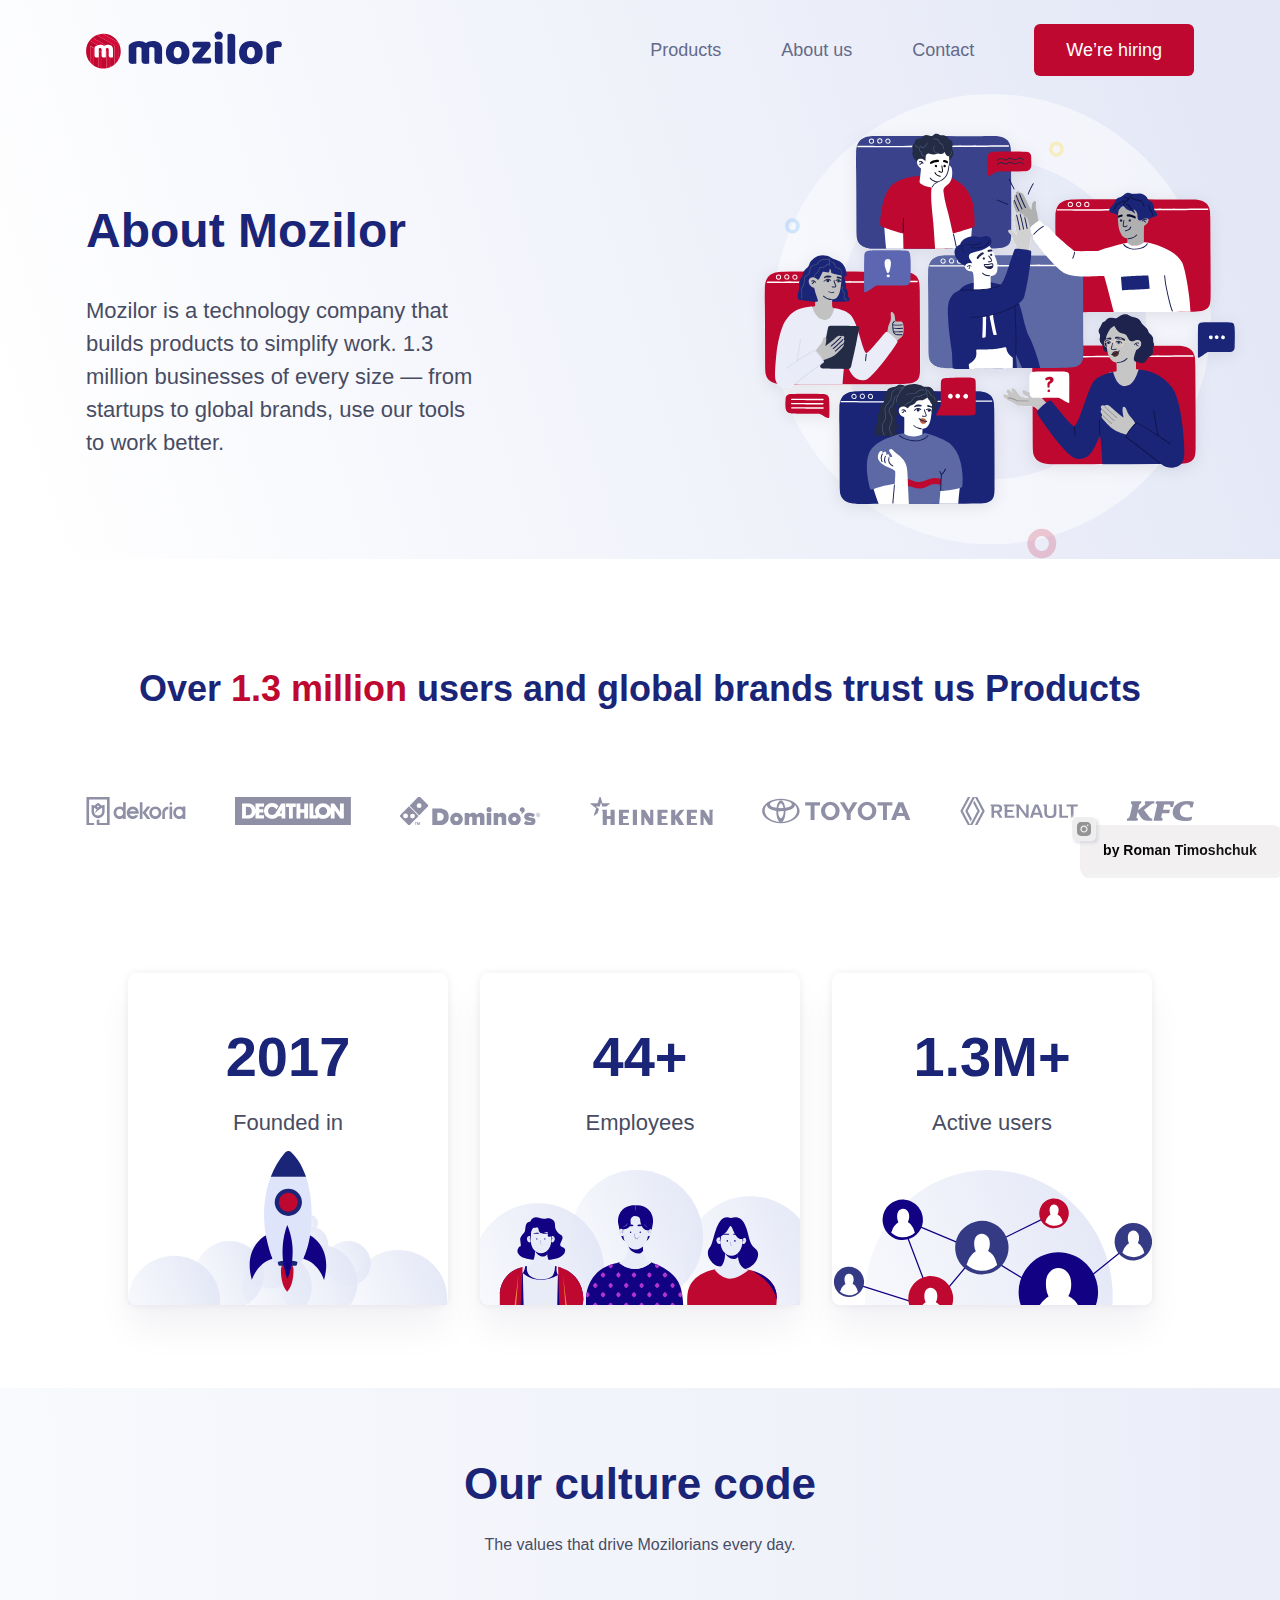
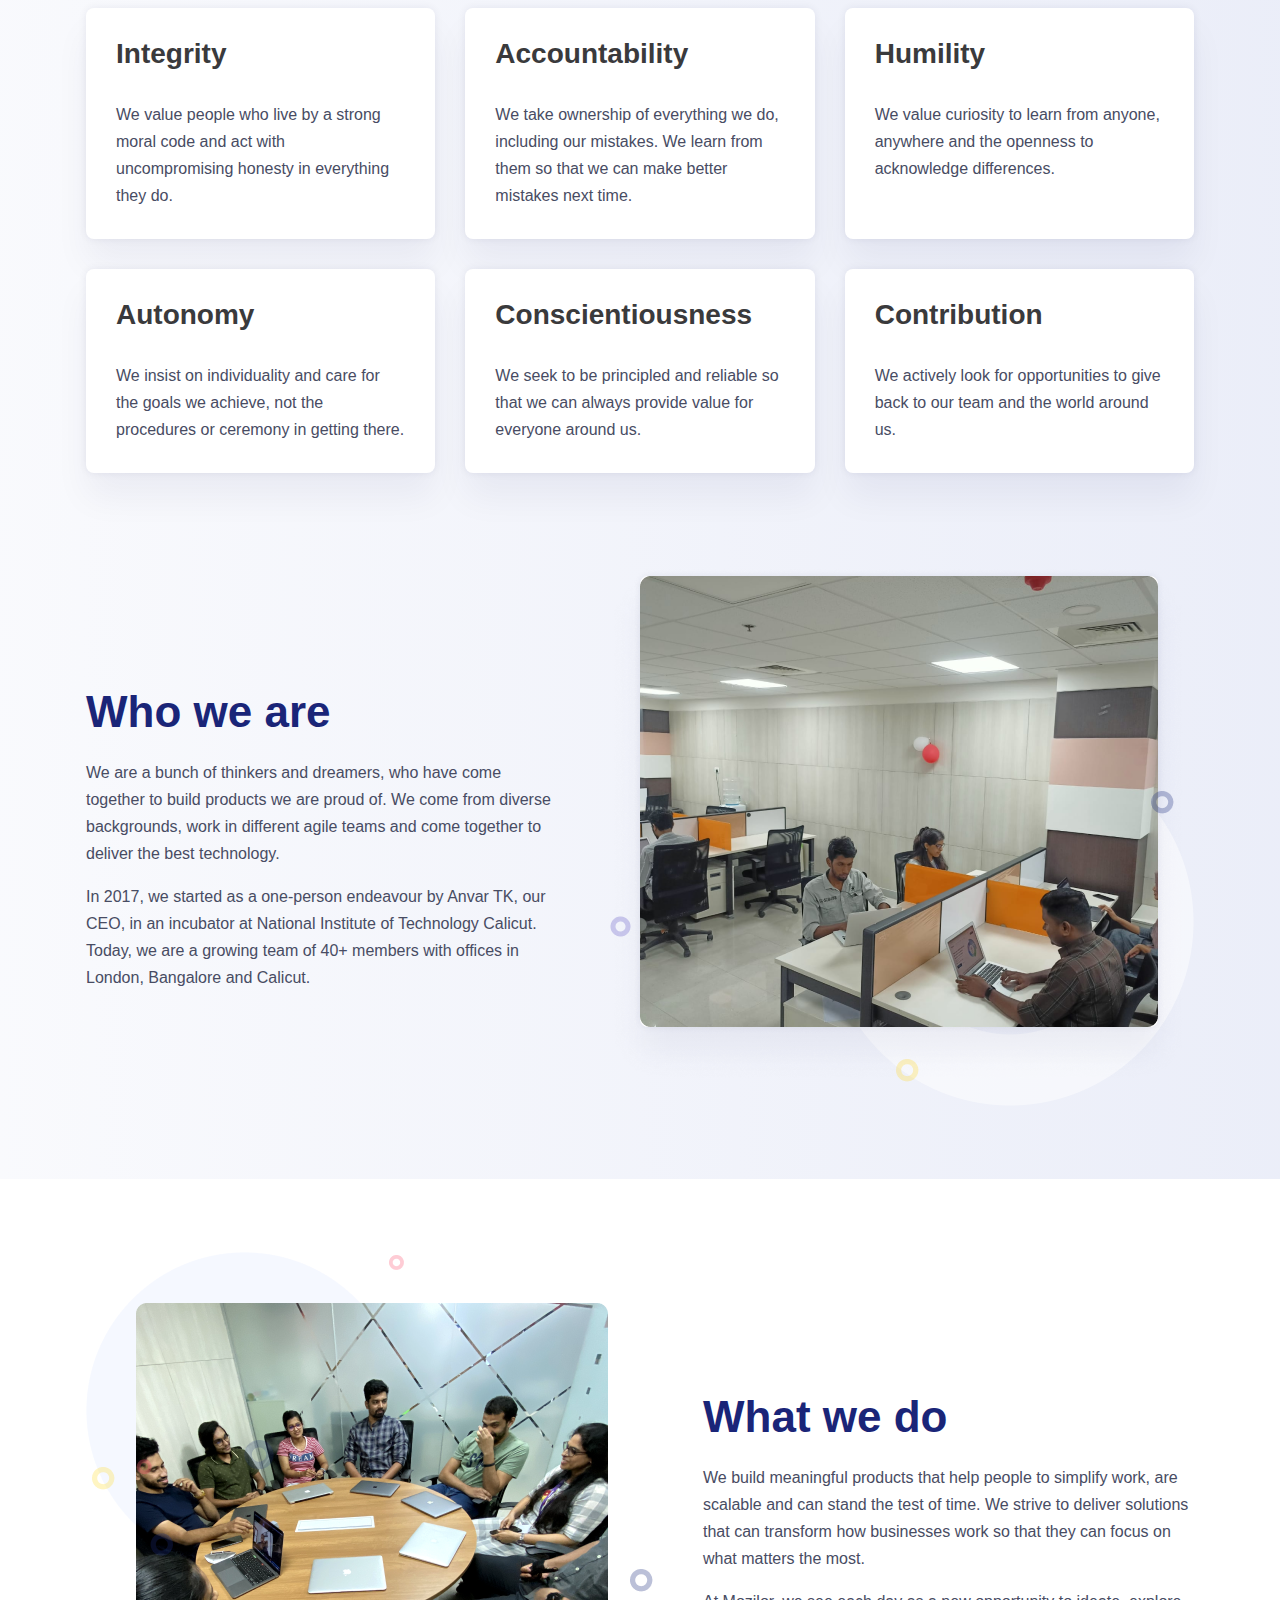
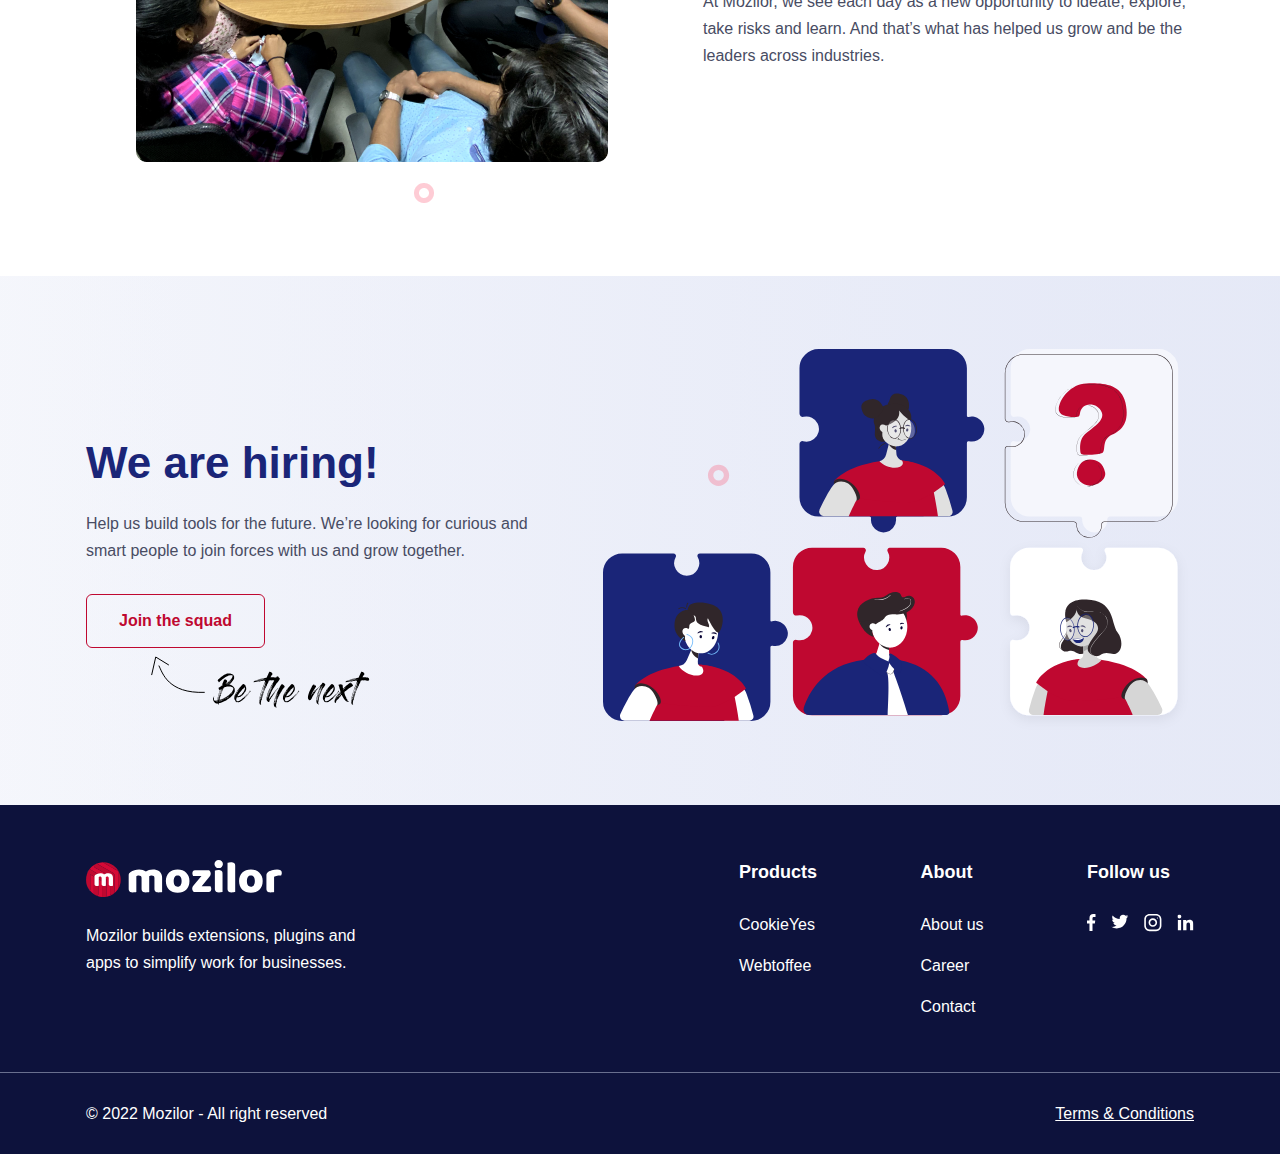
==== commit c9d16b0d: "fix" ====
--- a/about.html
+++ b/about.html
@@ -59,8 +59,6 @@
         </div>
     </nav>
 </header>
-
-<img src="./img/banner.svg" alt="banner" class="banner">
 
         <!-- Hero -->
         <section class="section__hero section__hero-about">
--- a/css/style.min.css
+++ b/css/style.min.css
@@ -2919,6 +2919,7 @@
     right: 0;
     bottom: 0;
     text-decoration: none;
+    z-index: 1;
 }
 
 .banner__text {
